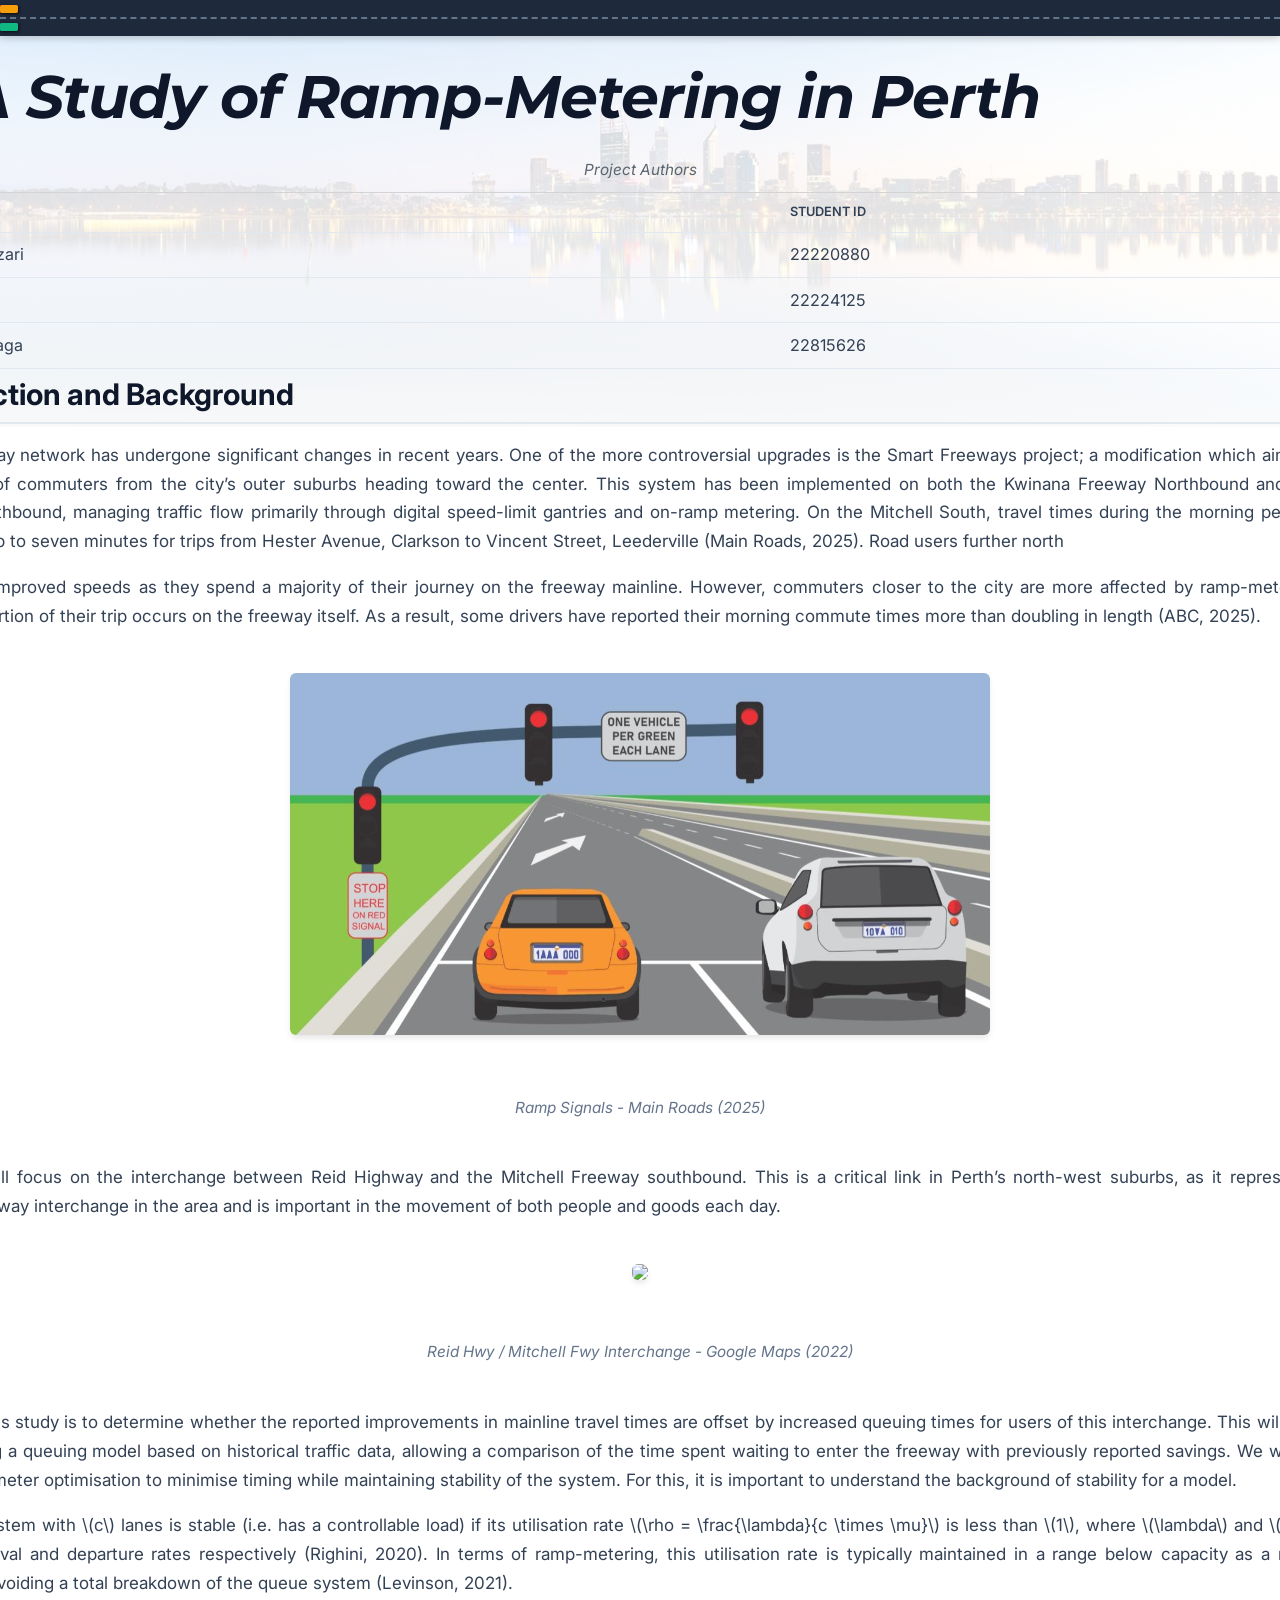
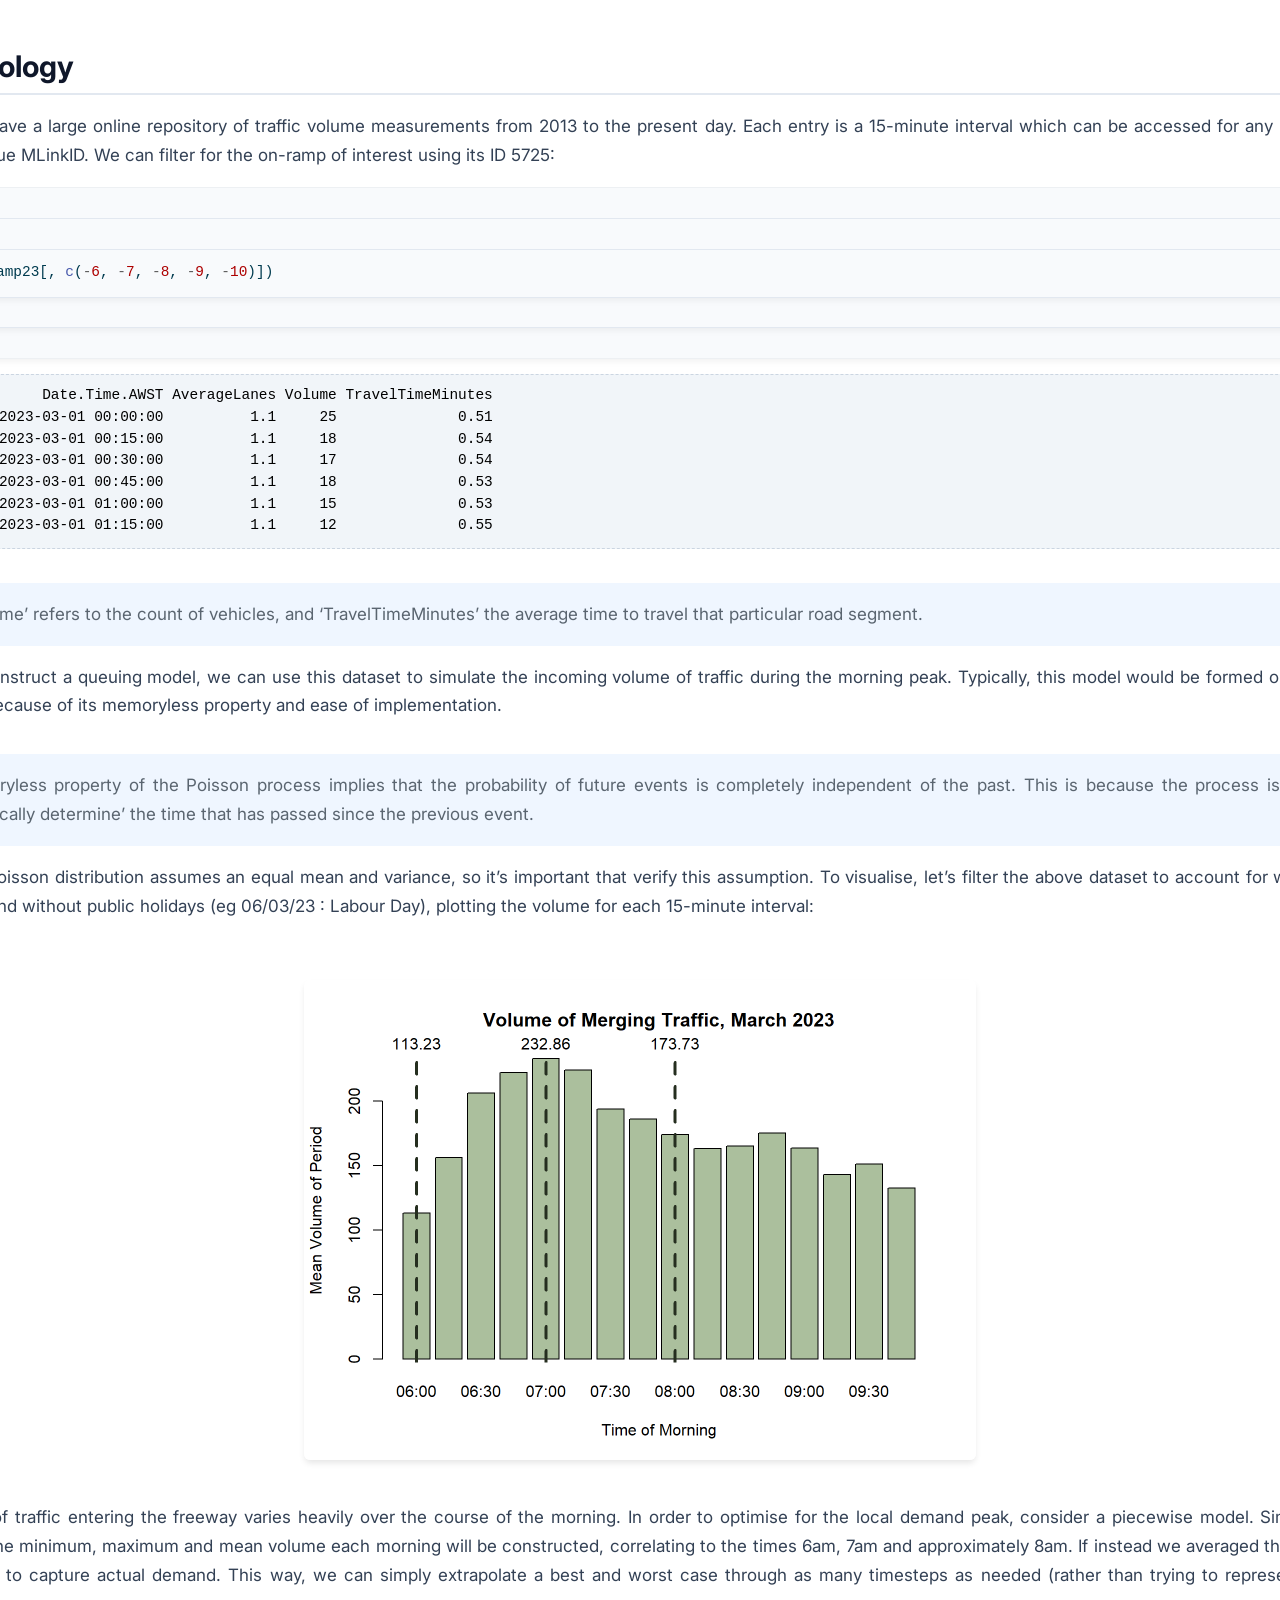
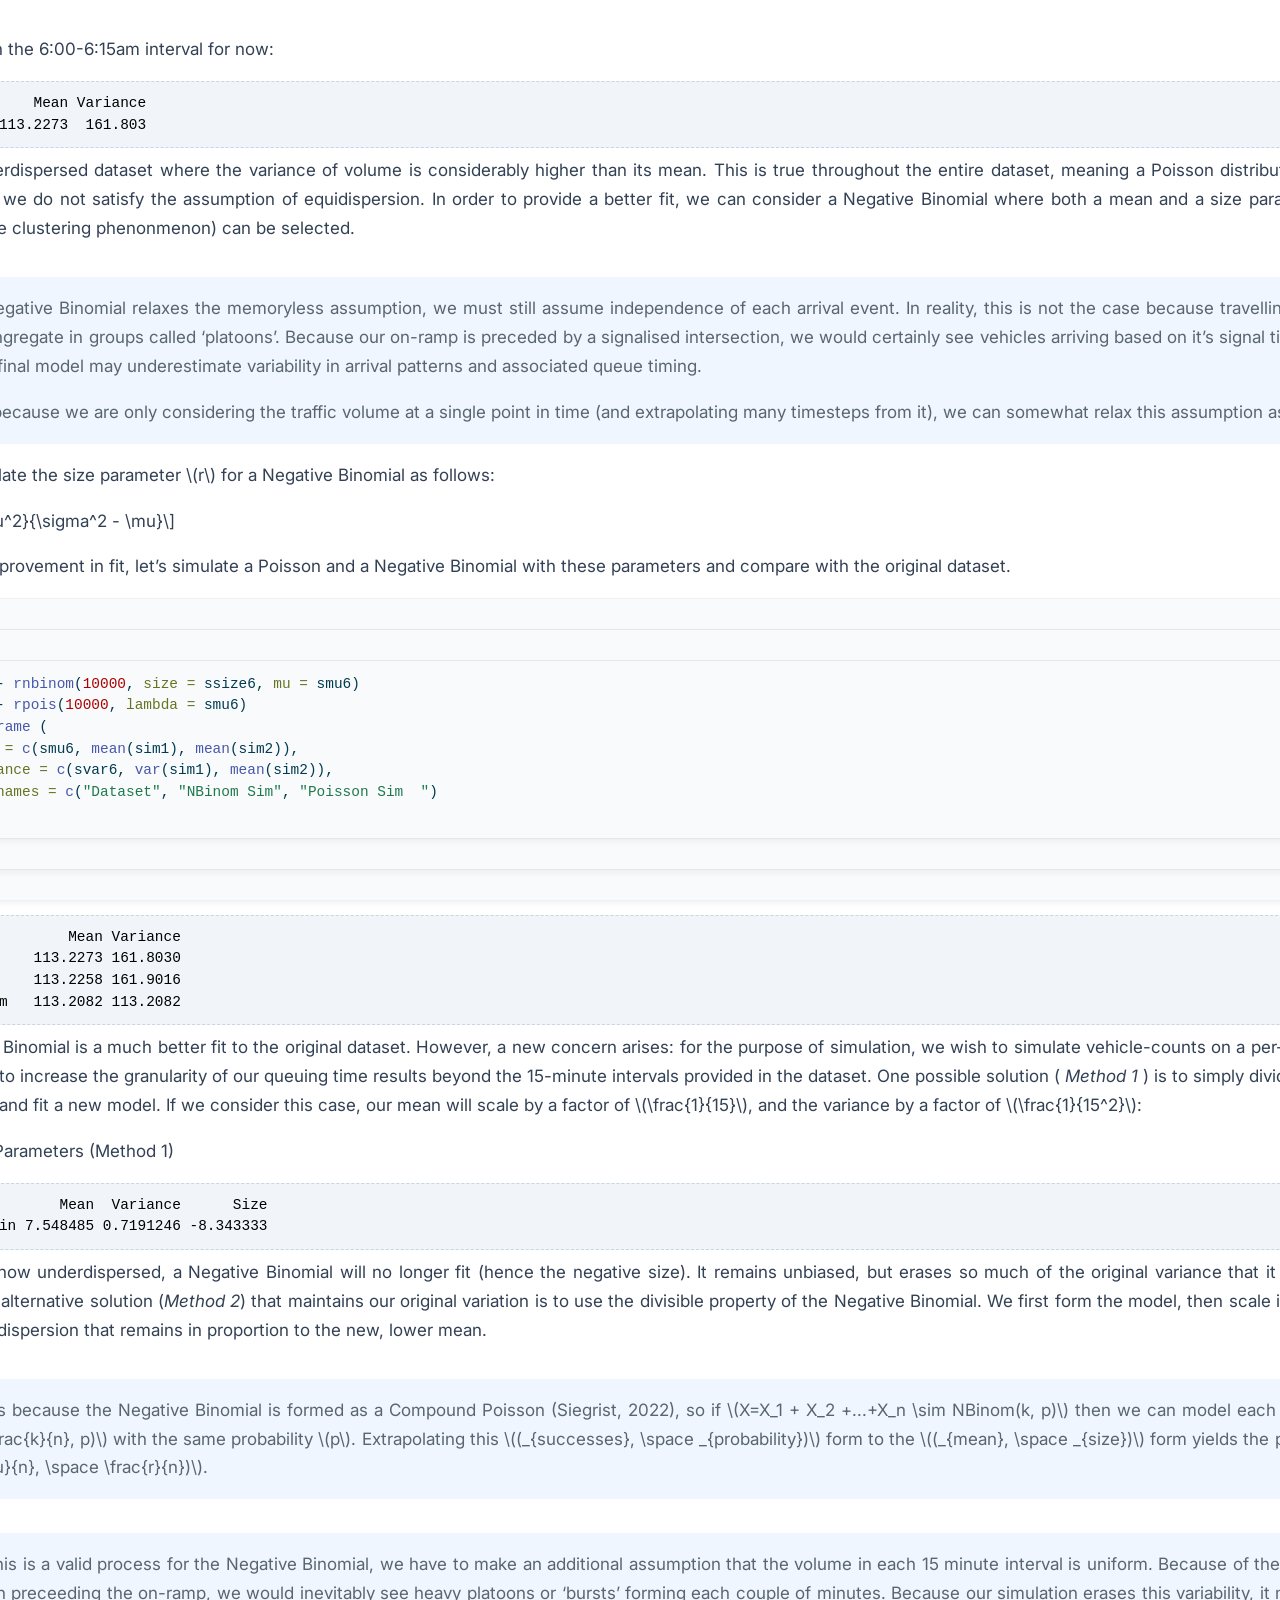
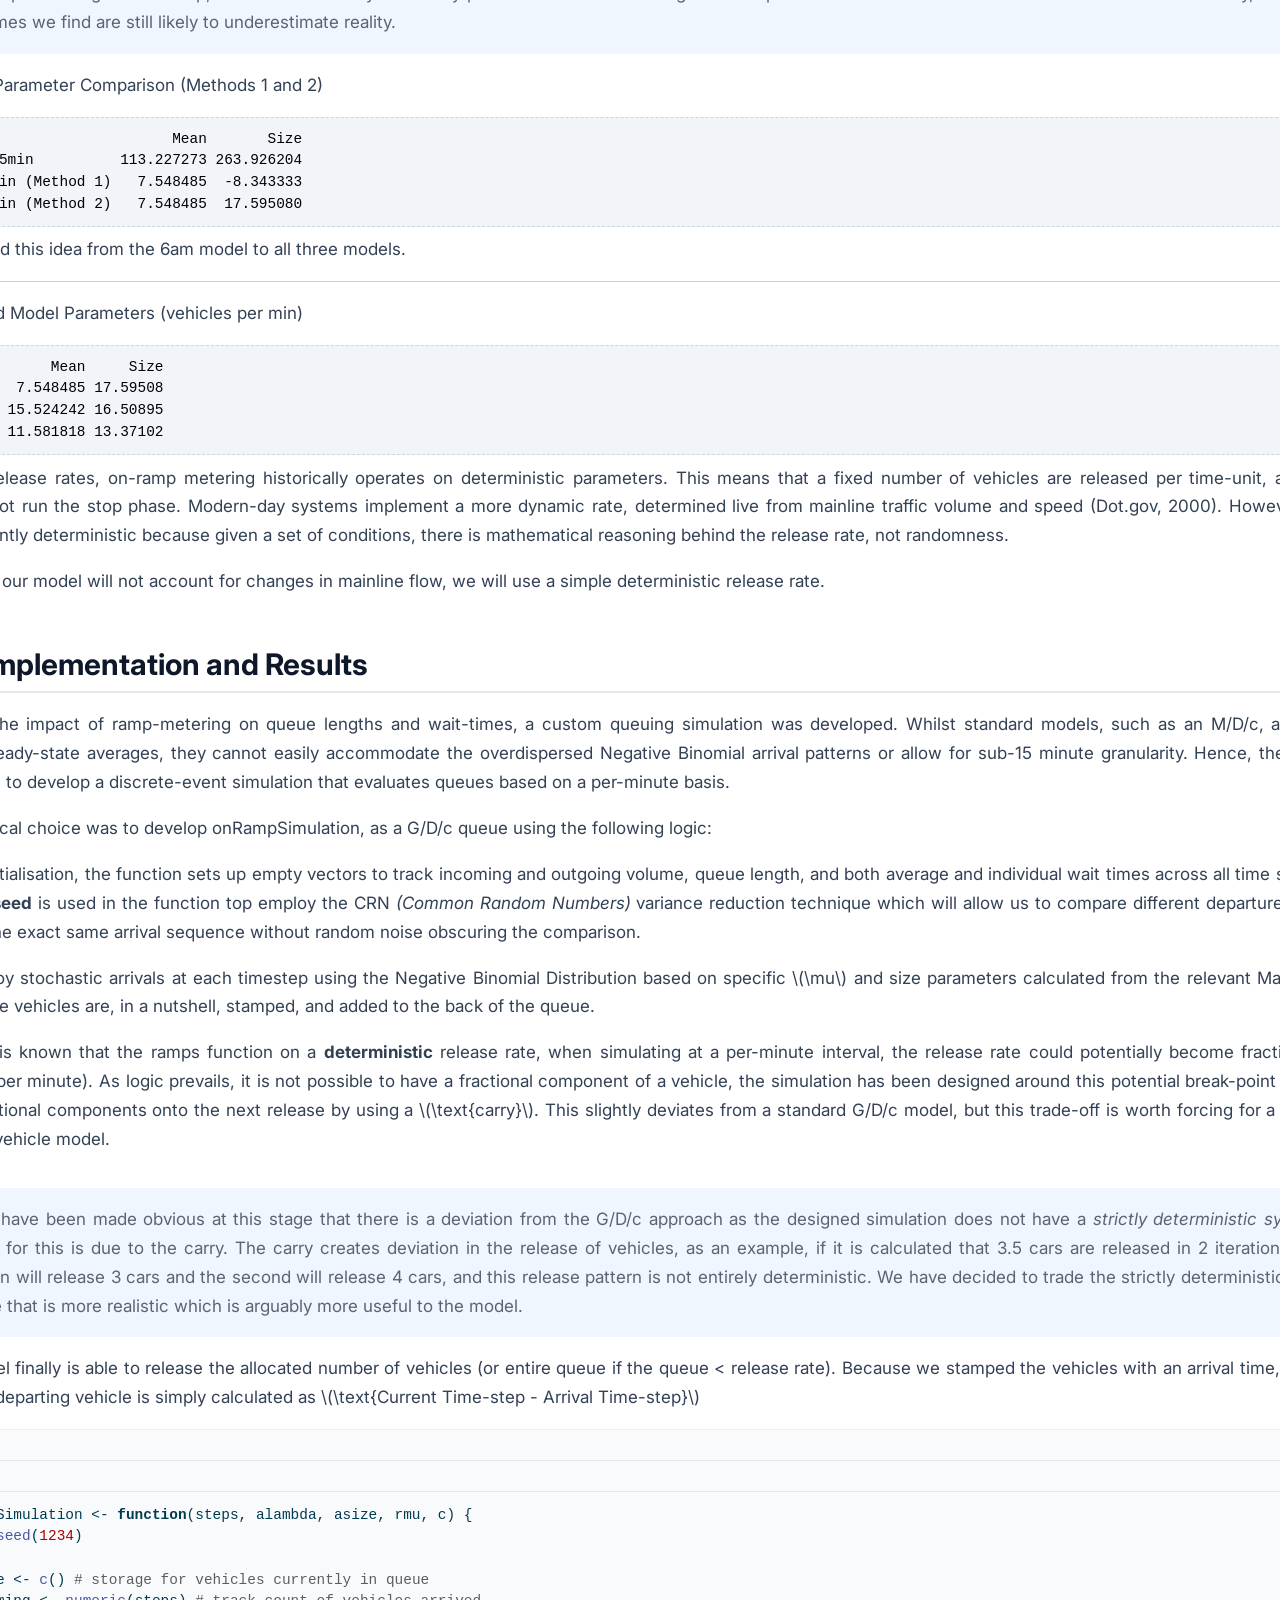
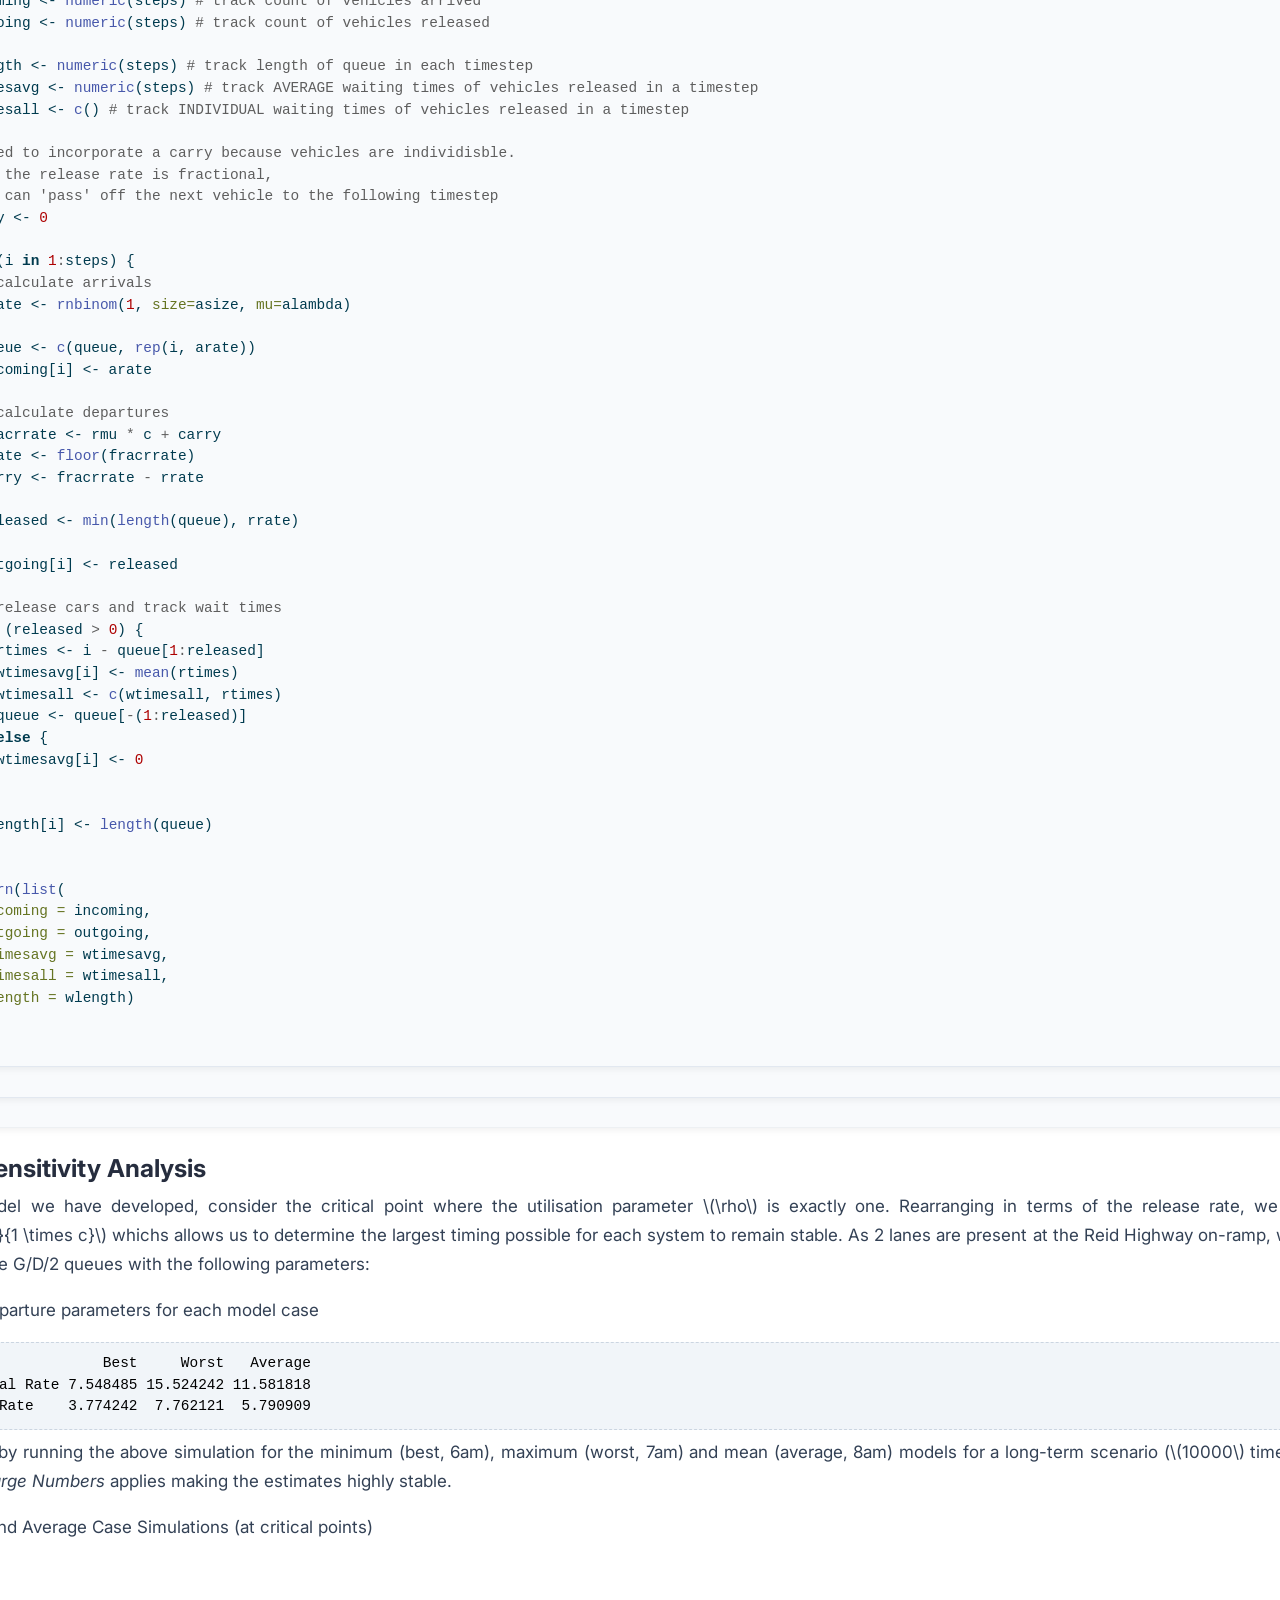
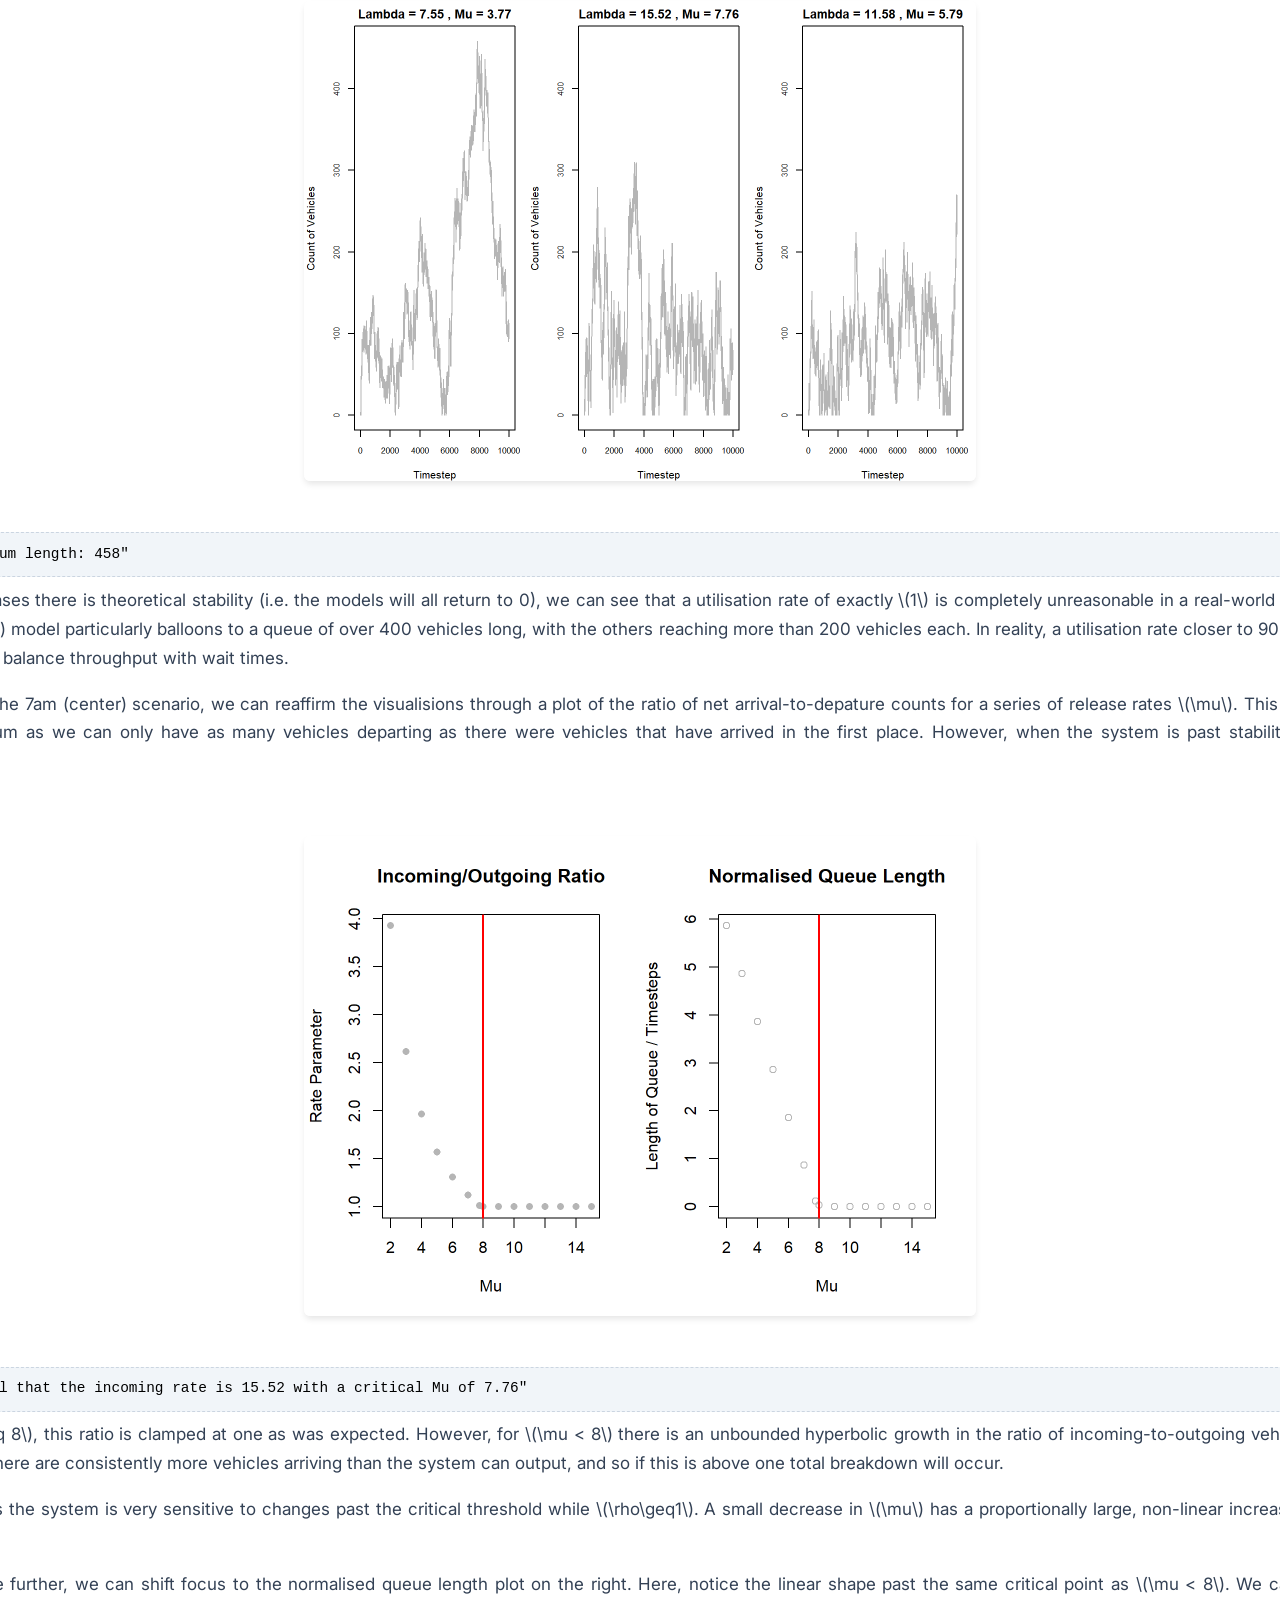
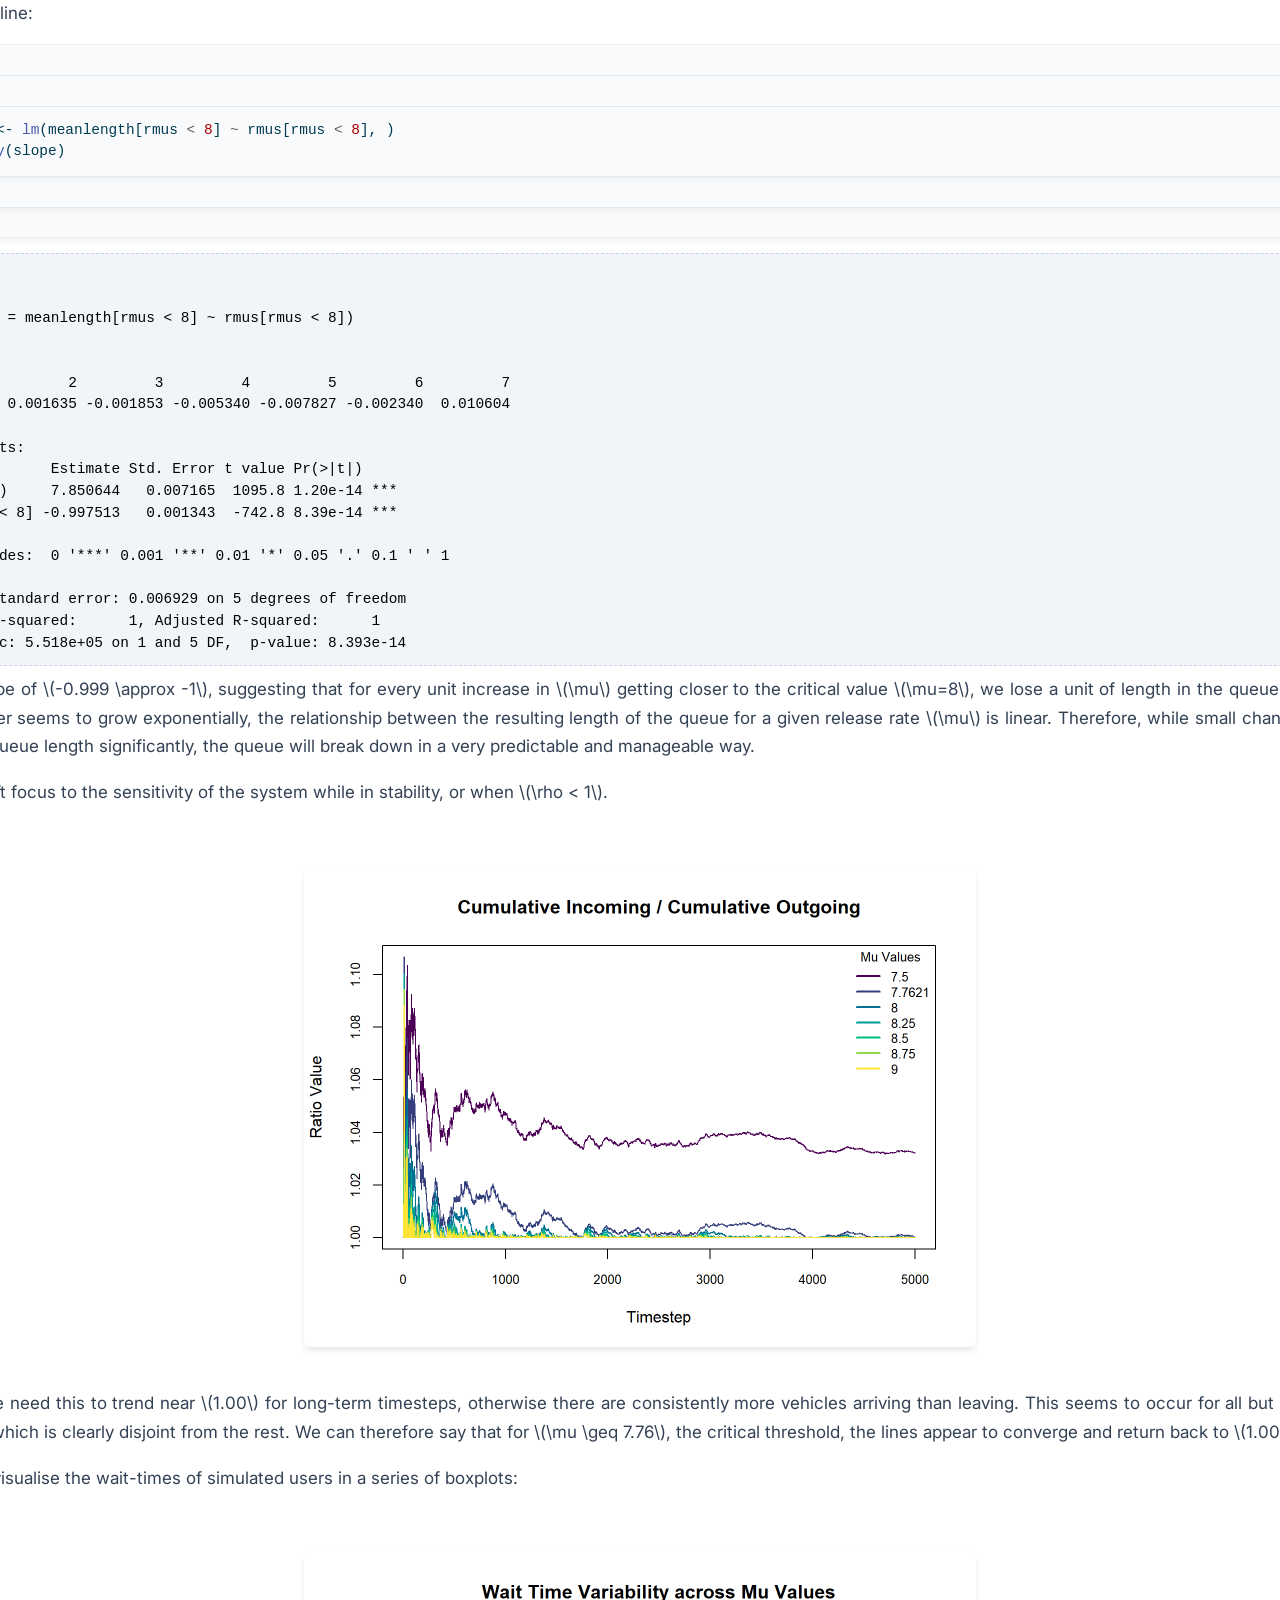
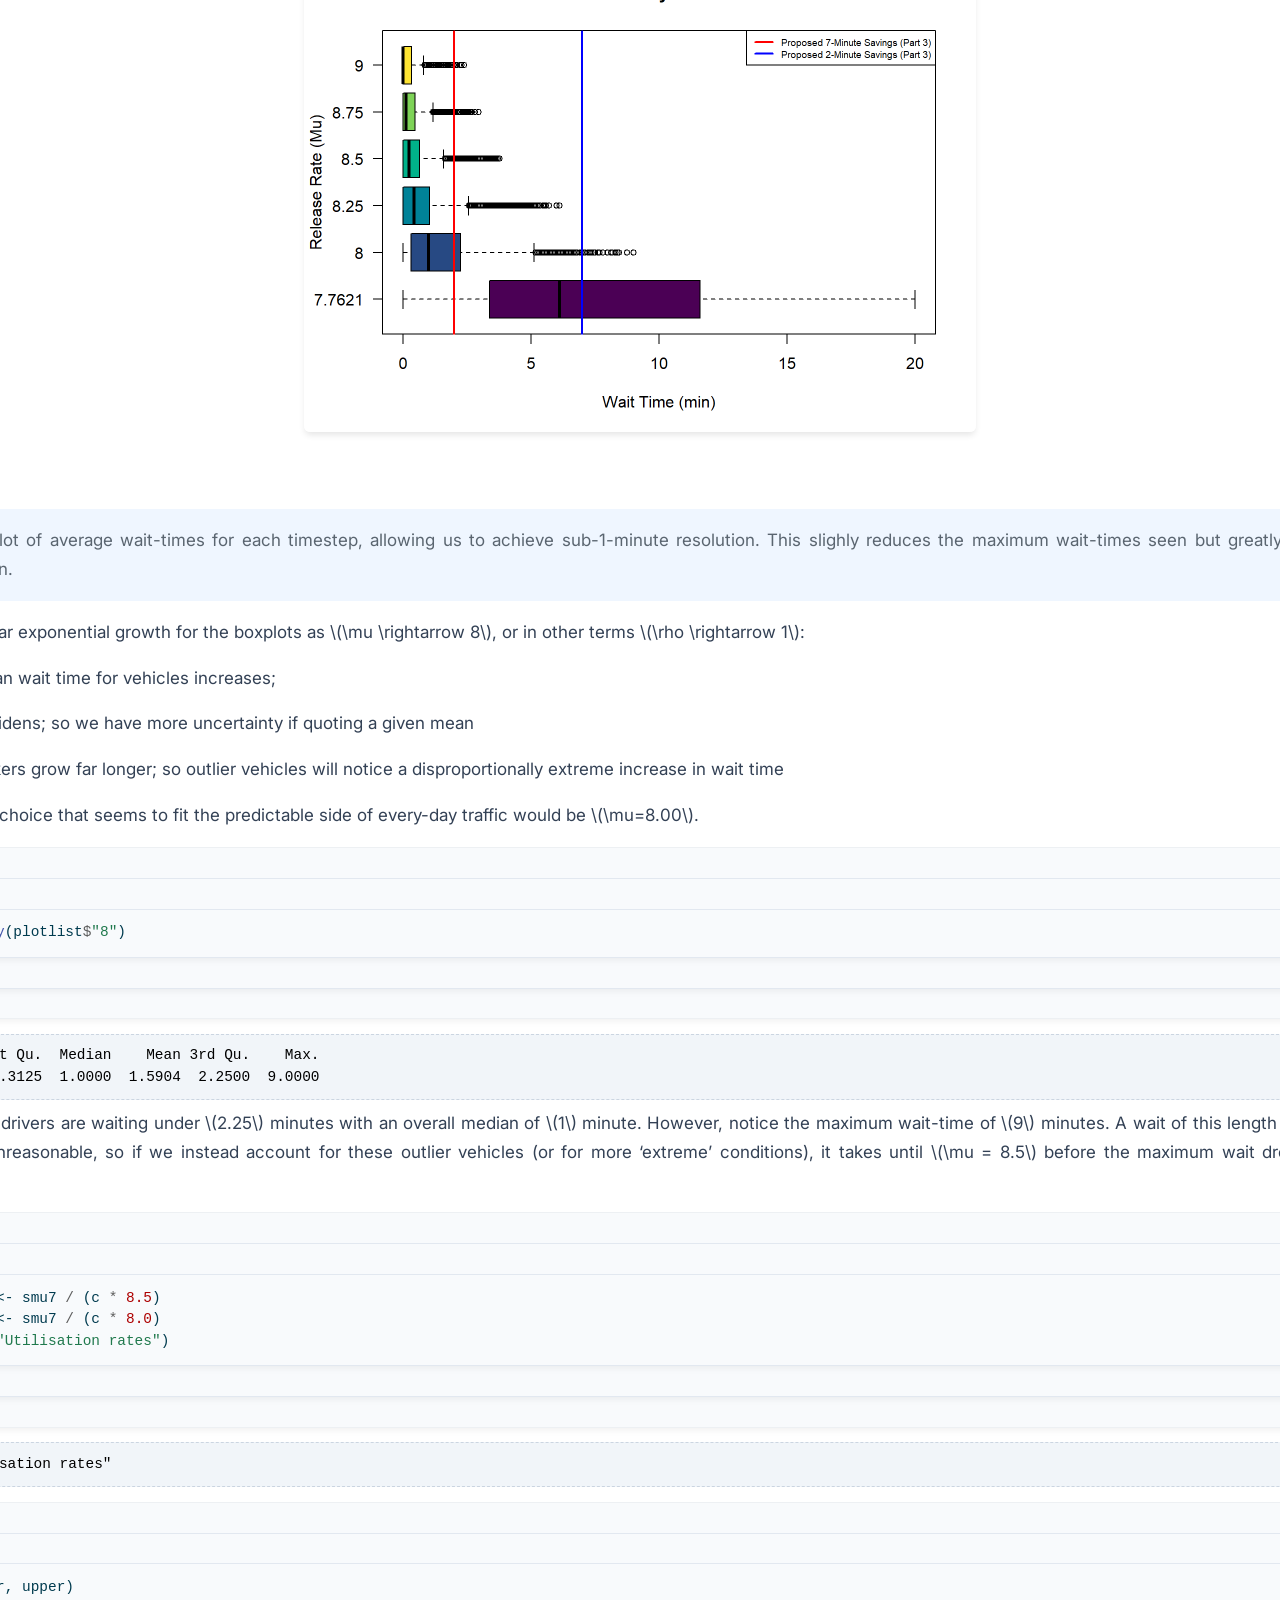
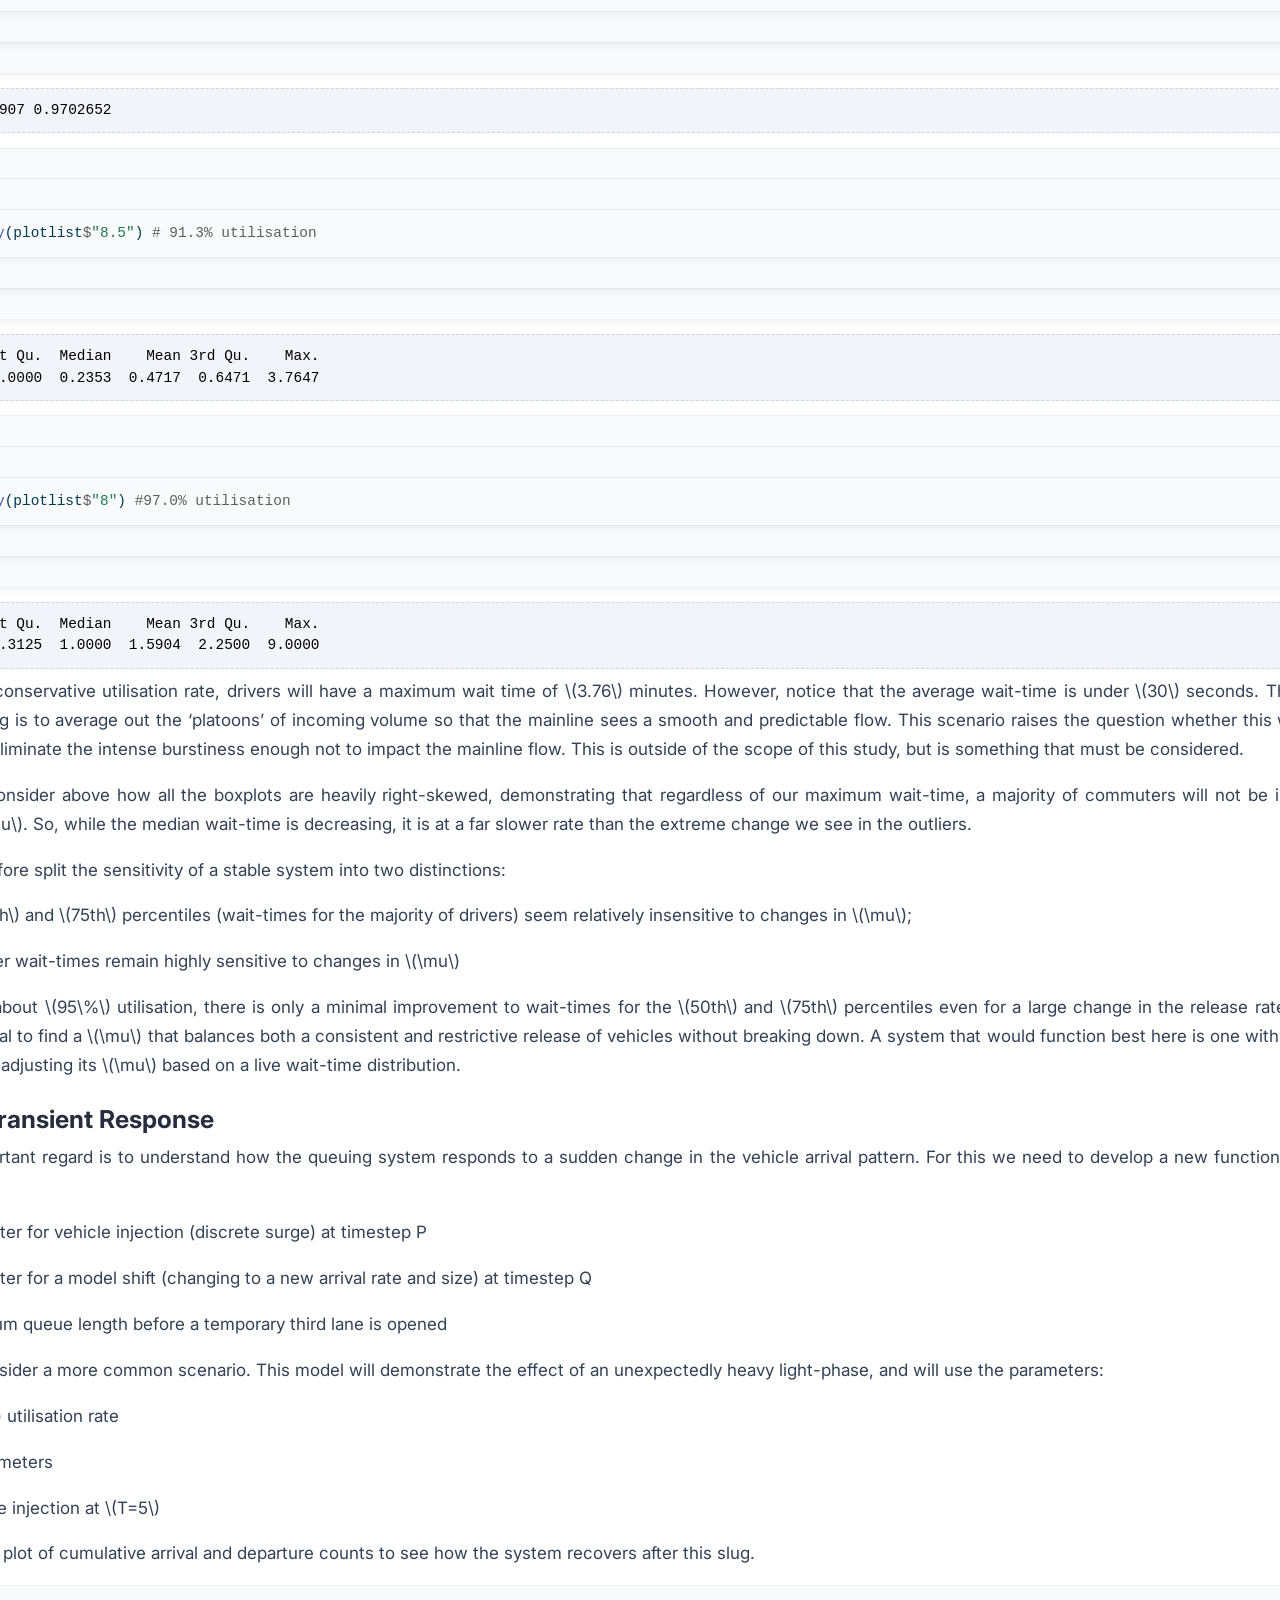
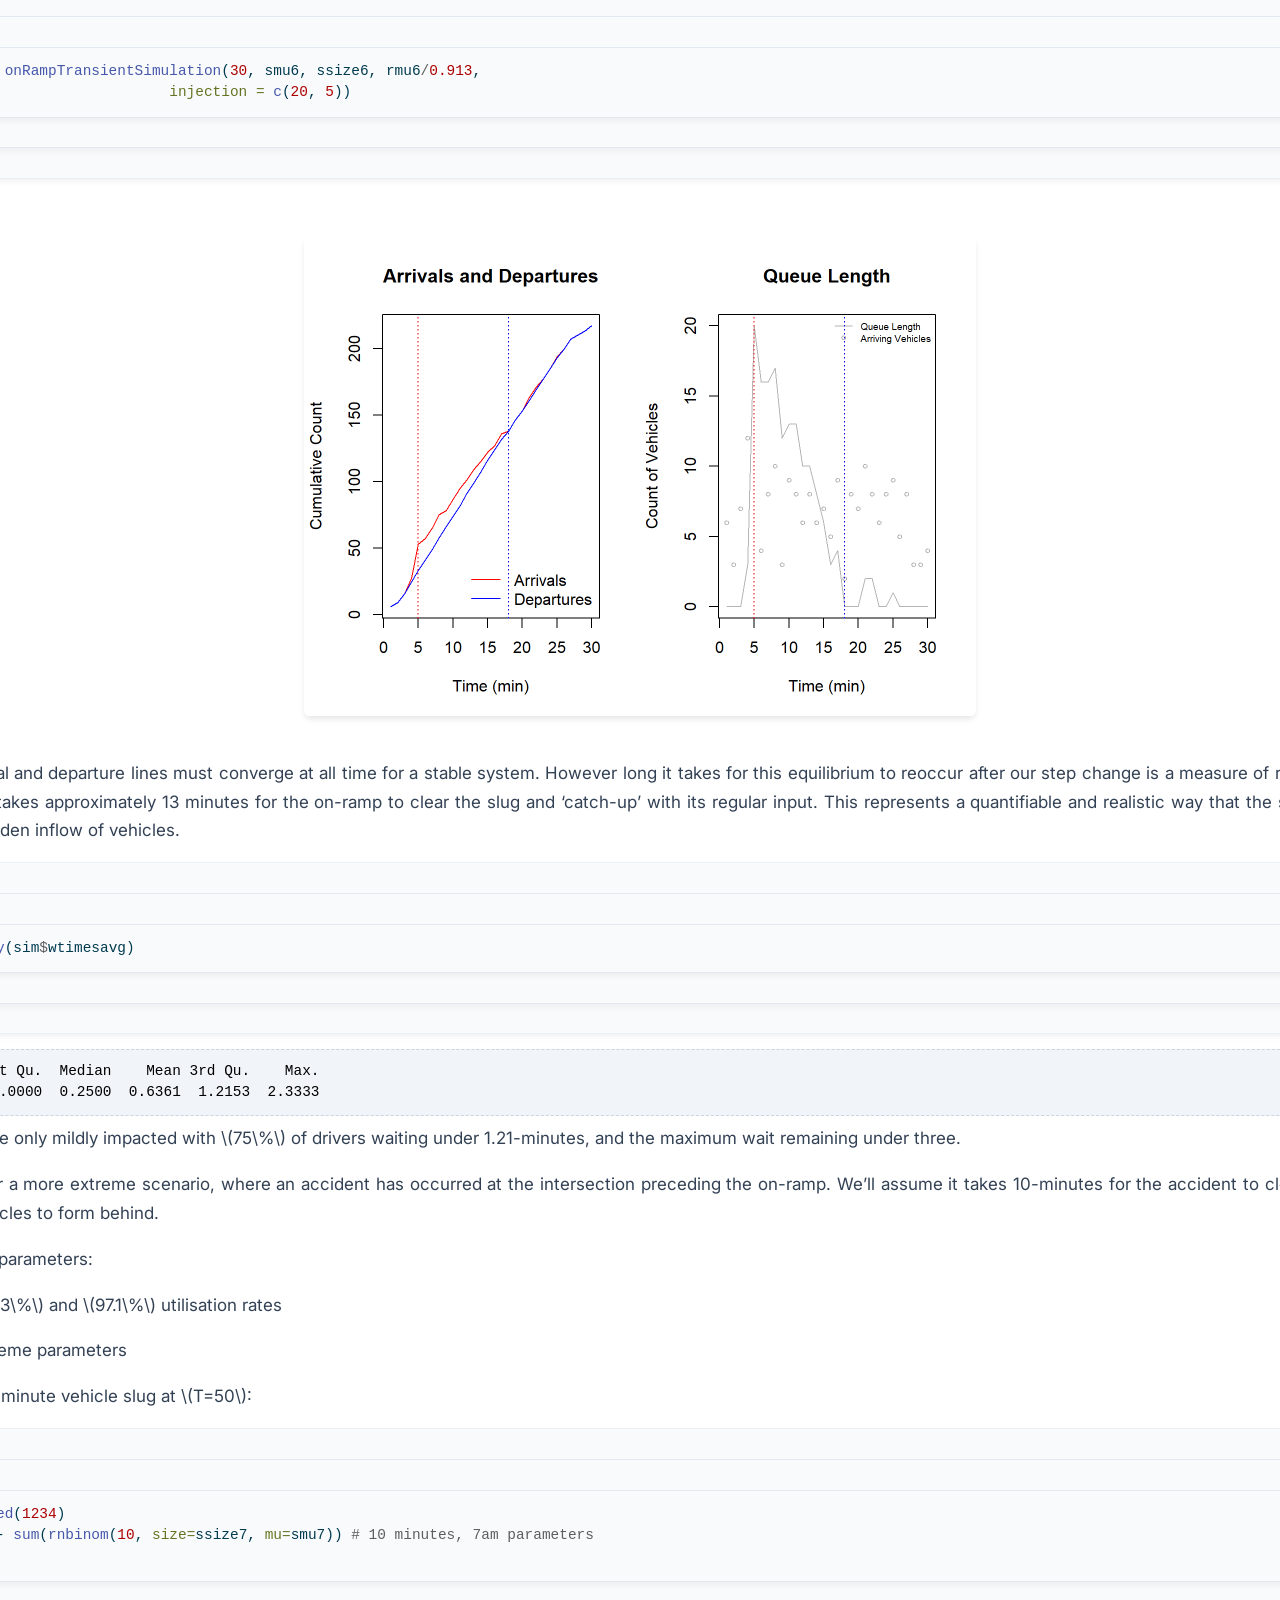
==== index.html @ c52ba6e7 "sick formatting" ====
<!DOCTYPE html>
<html xmlns="http://www.w3.org/1999/xhtml" lang="en" xml:lang="en"><head>

<meta charset="utf-8">
<meta name="generator" content="quarto-1.8.27">

<meta name="viewport" content="width=device-width, initial-scale=1.0, user-scalable=yes">


<title>A Study of Ramp-Metering in Perth</title>
<style>
code{white-space: pre-wrap;}
span.smallcaps{font-variant: small-caps;}
div.columns{display: flex; gap: min(4vw, 1.5em);}
div.column{flex: auto; overflow-x: auto;}
div.hanging-indent{margin-left: 1.5em; text-indent: -1.5em;}
ul.task-list{list-style: none;}
ul.task-list li input[type="checkbox"] {
  width: 0.8em;
  margin: 0 0.8em 0.2em -1em; /* quarto-specific, see https://github.com/quarto-dev/quarto-cli/issues/4556 */ 
  vertical-align: middle;
}
/* CSS for syntax highlighting */
html { -webkit-text-size-adjust: 100%; }
pre > code.sourceCode { white-space: pre; position: relative; }
pre > code.sourceCode > span { display: inline-block; line-height: 1.25; }
pre > code.sourceCode > span:empty { height: 1.2em; }
.sourceCode { overflow: visible; }
code.sourceCode > span { color: inherit; text-decoration: inherit; }
div.sourceCode { margin: 1em 0; }
pre.sourceCode { margin: 0; }
@media screen {
div.sourceCode { overflow: auto; }
}
@media print {
pre > code.sourceCode { white-space: pre-wrap; }
pre > code.sourceCode > span { text-indent: -5em; padding-left: 5em; }
}
pre.numberSource code
  { counter-reset: source-line 0; }
pre.numberSource code > span
  { position: relative; left: -4em; counter-increment: source-line; }
pre.numberSource code > span > a:first-child::before
  { content: counter(source-line);
    position: relative; left: -1em; text-align: right; vertical-align: baseline;
    border: none; display: inline-block;
    -webkit-touch-callout: none; -webkit-user-select: none;
    -khtml-user-select: none; -moz-user-select: none;
    -ms-user-select: none; user-select: none;
    padding: 0 4px; width: 4em;
  }
pre.numberSource { margin-left: 3em;  padding-left: 4px; }
div.sourceCode
  {   }
@media screen {
pre > code.sourceCode > span > a:first-child::before { text-decoration: underline; }
}
</style>


<script src="index_files/libs/clipboard/clipboard.min.js"></script>
<script src="index_files/libs/quarto-html/quarto.js" type="module"></script>
<script src="index_files/libs/quarto-html/tabsets/tabsets.js" type="module"></script>
<script src="index_files/libs/quarto-html/axe/axe-check.js" type="module"></script>
<script src="index_files/libs/quarto-html/popper.min.js"></script>
<script src="index_files/libs/quarto-html/tippy.umd.min.js"></script>
<script src="index_files/libs/quarto-html/anchor.min.js"></script>
<link href="index_files/libs/quarto-html/tippy.css" rel="stylesheet">
<link href="index_files/libs/quarto-html/quarto-syntax-highlighting-ed96de9b727972fe78a7b5d16c58bf87.css" rel="stylesheet" id="quarto-text-highlighting-styles">
<script src="index_files/libs/bootstrap/bootstrap.min.js"></script>
<link href="index_files/libs/bootstrap/bootstrap-icons.css" rel="stylesheet">
<link href="index_files/libs/bootstrap/bootstrap-9e3ffae467580fdb927a41352e75a2e0.min.css" rel="stylesheet" append-hash="true" id="quarto-bootstrap" data-mode="light">

  <script src="https://cdnjs.cloudflare.com/polyfill/v3/polyfill.min.js?features=es6"></script>
  <script src="https://cdn.jsdelivr.net/npm/mathjax@3/es5/tex-chtml-full.js" type="text/javascript"></script>

<script type="text/javascript">
const typesetMath = (el) => {
  if (window.MathJax) {
    // MathJax Typeset
    window.MathJax.typeset([el]);
  } else if (window.katex) {
    // KaTeX Render
    var mathElements = el.getElementsByClassName("math");
    var macros = [];
    for (var i = 0; i < mathElements.length; i++) {
      var texText = mathElements[i].firstChild;
      if (mathElements[i].tagName == "SPAN" && texText && texText.data) {
        window.katex.render(texText.data, mathElements[i], {
          displayMode: mathElements[i].classList.contains('display'),
          throwOnError: false,
          macros: macros,
          fleqn: false
        });
      }
    }
  }
}
window.Quarto = {
  typesetMath
};
</script>

<link rel="stylesheet" href="styles.css">
</head>

<body class="quarto-light">

<div id="quarto-content" class="page-columns page-rows-contents page-layout-article">
<div id="quarto-margin-sidebar" class="sidebar margin-sidebar">
  <nav id="TOC" role="doc-toc" class="toc-active">
    <h2 id="toc-title">Table of contents</h2>
   
  <ul>
  <li><a href="#introduction-and-background" id="toc-introduction-and-background" class="nav-link active" data-scroll-target="#introduction-and-background">Introduction and Background</a></li>
  <li><a href="#methodology" id="toc-methodology" class="nav-link" data-scroll-target="#methodology">Methodology</a></li>
  <li><a href="#model-implementation-and-results" id="toc-model-implementation-and-results" class="nav-link" data-scroll-target="#model-implementation-and-results">Model Implementation and Results</a>
  <ul class="collapse">
  <li><a href="#part-1---sensitivity-analysis" id="toc-part-1---sensitivity-analysis" class="nav-link" data-scroll-target="#part-1---sensitivity-analysis">Part 1 - Sensitivity Analysis</a></li>
  <li><a href="#part-2---transient-response" id="toc-part-2---transient-response" class="nav-link" data-scroll-target="#part-2---transient-response">Part 2 - Transient Response</a></li>
  <li><a href="#part-3---overall-system-impact" id="toc-part-3---overall-system-impact" class="nav-link" data-scroll-target="#part-3---overall-system-impact">Part 3 - Overall System Impact</a></li>
  </ul></li>
  <li><a href="#conclusion" id="toc-conclusion" class="nav-link" data-scroll-target="#conclusion">Conclusion</a></li>
  <li><a href="#references" id="toc-references" class="nav-link" data-scroll-target="#references">References</a></li>
  </ul>
</nav>
</div>
<main class="content" id="quarto-document-content">

<header id="title-block-header" class="quarto-title-block default">
<div class="quarto-title">
<h1 class="title">A Study of Ramp-Metering in Perth</h1>
</div>



<div class="quarto-title-meta">

    
  
    
  </div>
  


</header>


<!-- The Floating Button --> <button id="scrollToTopBtn" title="Go to top"> <i class="bi bi-arrow-up-short"></i> </button>
<script>
document.addEventListener("DOMContentLoaded", function() {
  let topButton = document.getElementById("scrollToTopBtn");


  window.addEventListener("scroll", function() {

    if (document.body.scrollTop > 300 || document.documentElement.scrollTop > 300) {
      topButton.classList.add("visible");
    } else {
      topButton.classList.remove("visible");
    }
  });


  topButton.addEventListener("click", function() {
    window.scrollTo({
      top: 0,
      behavior: "smooth"
    });
  });
});
</script>
<script>
document.addEventListener("DOMContentLoaded", function() {
  let toc = document.getElementById("TOC");
  let mainContent = document.querySelector("main.content");
  
  if (toc && !document.getElementById("toc-search-container")) {
    let searchContainer = document.createElement("div");
    searchContainer.id = "toc-search-container";
    searchContainer.innerHTML = '<input type="text" id="toc-search" placeholder="Search report (Press Enter)...">';
    toc.insertBefore(searchContainer, toc.firstChild);
    
    let searchInput = document.getElementById("toc-search");

    function clearHighlights() {
      document.querySelectorAll('mark.search-highlight').forEach(mark => {
        let parent = mark.parentNode;
        parent.replaceChild(document.createTextNode(mark.textContent), mark);
        parent.normalize();
      });
    }

    searchInput.addEventListener("keyup", function(e) {
      let filter = searchInput.value.toLowerCase();

      let links = toc.getElementsByTagName("a");
      for (let i = 0; i < links.length; i++) {
        let text = links[i].textContent || links[i].innerText;
        links[i].style.display = text.toLowerCase().indexOf(filter) > -1 ? "block" : "none";
      }


      clearHighlights();
      if (filter.length < 3) return;

      let safeFilter = filter.replace(/[.*+?^${}()|[\]\\]/g, '\\$&');
      let regex = new RegExp(`(${safeFilter})`, 'gi');
      let walker = document.createTreeWalker(mainContent, NodeFilter.SHOW_TEXT, null, false);
      let textNodes = [];
      
      while (walker.nextNode()) {
        let parentName = walker.currentNode.parentNode.nodeName;

        if (parentName !== 'SCRIPT' && parentName !== 'STYLE' && parentName !== 'CODE' && parentName !== 'PRE') {
          textNodes.push(walker.currentNode);
        }
      }

      let firstMatch = null;
      textNodes.forEach(node => {
        if (node.nodeValue.match(regex)) {
          let fragment = document.createDocumentFragment();
          let parts = node.nodeValue.split(regex);
          parts.forEach(part => {
            if (part.toLowerCase() === filter) {
              let mark = document.createElement('mark');
              mark.className = 'search-highlight';
              mark.textContent = part;
              fragment.appendChild(mark);
              if (!firstMatch) firstMatch = mark; // Saves the very first match found
            } else {
              fragment.appendChild(document.createTextNode(part));
            }
          });
          node.parentNode.replaceChild(fragment, node);
        }
      });

      if (e.key === "Enter" && firstMatch) {
        firstMatch.scrollIntoView({ behavior: 'smooth', block: 'center' });
      }
    });
  }
});
</script>
<div class="nav-traffic-banner">
<!-- The Road Centerline -->
<div class="nav-road-line">

</div>
<!-- The Cars (Top Lane - Driving Right) -->
<div class="nav-car nav-c1">

</div>
<div class="nav-car nav-c2">

</div>
<!-- The Cars (Bottom Lane - Driving Right) -->
<div class="nav-car nav-c3">

</div>
<div class="nav-car nav-c4">

</div>
</div>
<table class="caption-top table">
<caption><em>Project Authors</em></caption>
<thead>
<tr class="header">
<th>Name</th>
<th>Student ID</th>
</tr>
</thead>
<tbody>
<tr class="odd">
<td>Christian Fazzari</td>
<td>22220880</td>
</tr>
<tr class="even">
<td>Annas Atif</td>
<td>22224125</td>
</tr>
<tr class="odd">
<td>Madhan Jeelaga</td>
<td>22815626</td>
</tr>
</tbody>
</table>
<section id="introduction-and-background" class="level2">
<h2 class="anchored" data-anchor-id="introduction-and-background">Introduction and Background</h2>
<p>Perth’s freeway network has undergone significant changes in recent years. One of the more controversial upgrades is the Smart Freeways project; a modification which aims to improve travel times of commuters from the city’s outer suburbs heading toward the center. This system has been implemented on both the Kwinana Freeway Northbound and the Mitchell Freeway Southbound, managing traffic flow primarily through digital speed-limit gantries and on-ramp metering. On the Mitchell South, travel times during the morning peak have been reduced by up to seven minutes for trips from Hester Avenue, Clarkson to Vincent Street, Leederville (Main Roads, 2025). Road users further north</p>
<p>enjoy these improved speeds as they spend a majority of their journey on the freeway mainline. However, commuters closer to the city are more affected by ramp-metering, since a smaller proportion of their trip occurs on the freeway itself. As a result, some drivers have reported their morning commute times more than doubling in length (ABC, 2025).</p>
<div class="quarto-figure quarto-figure-center">
<figure class="figure">
<div class="quarto-figure quarto-figure-center">
<figure class="figure">
<p><a href="https://www.mainroads.wa.gov.au/4a44ed/globalassets/technical-commercial/technical-library/its/how-do-ramp-signals-work.pdf"><img src="rampsignal.png" class="img-fluid quarto-figure quarto-figure-center figure-img"></a></p>
</figure>
</div>
<figcaption>Ramp Signals - Main Roads (2025)</figcaption>
</figure>
</div>
<p>This study will focus on the interchange between Reid Highway and the Mitchell Freeway southbound. This is a critical link in Perth’s north-west suburbs, as it represents the only highway–freeway interchange in the area and is important in the movement of both people and goods each day.</p>
<div class="quarto-figure quarto-figure-center">
<figure class="figure">
<div class="quarto-figure quarto-figure-center">
<figure class="figure">
<p><a href="https://earth.google.com/web/@-31.85633299,115.80041978,21.42114135a,2050.6019463d,35y,-0h,0t,0r/data=CgRCAggBOgMKATBCAggASg0I____________ARAA"><img src="reidwhy%20(2).gif" class="img-fluid quarto-figure quarto-figure-center figure-img"></a></p>
</figure>
</div>
<figcaption>Reid Hwy / Mitchell Fwy Interchange - Google Maps (2022)</figcaption>
</figure>
</div>
<p>The aim of this study is to determine whether the reported improvements in mainline travel times are offset by increased queuing times for users of this interchange. This will be evaluated by developing a queuing model based on historical traffic data, allowing a comparison of the time spent waiting to enter the freeway with previously reported savings. We will additionally perform parameter optimisation to minimise timing while maintaining stability of the system. For this, it is important to understand the background of stability for a model.</p>
<p>A queuing system with <span class="math inline">\(c\)</span> lanes is stable (i.e.&nbsp;has a controllable load) if its utilisation rate <span class="math inline">\(\rho = \frac{\lambda}{c \times \mu}\)</span> is less than <span class="math inline">\(1\)</span>, where <span class="math inline">\(\lambda\)</span> and <span class="math inline">\(\mu\)</span> refer to the mean arrival and departure rates respectively (Righini, 2020). In terms of ramp-metering, this utilisation rate is typically maintained in a range below capacity as a means of risk aversion, or avoiding a total breakdown of the queue system (Levinson, 2021).</p>
</section>
<section id="methodology" class="level2">
<h2 class="anchored" data-anchor-id="methodology">Methodology</h2>
<p>Main Roads have a large online repository of traffic volume measurements from 2013 to the present day. Each entry is a 15-minute interval which can be accessed for any road segment using its unique MLinkID. We can filter for the on-ramp of interest using its ID 5725:</p>
<div class="cell">
<div class="code-copy-outer-scaffold"><div class="sourceCode cell-code" id="cb1"><pre class="sourceCode r code-with-copy"><code class="sourceCode r"><span id="cb1-1"><a href="#cb1-1" aria-hidden="true" tabindex="-1"></a><span class="fu">head</span>(ramp23[, <span class="fu">c</span>(<span class="sc">-</span><span class="dv">6</span>, <span class="sc">-</span><span class="dv">7</span>, <span class="sc">-</span><span class="dv">8</span>, <span class="sc">-</span><span class="dv">9</span>, <span class="sc">-</span><span class="dv">10</span>)])</span></code></pre></div><button title="Copy to Clipboard" class="code-copy-button"><i class="bi"></i></button></div>
<div class="cell-output cell-output-stdout">
<pre><code>  MLinkID      Date.Time.AWST AverageLanes Volume TravelTimeMinutes
1    5725 2023-03-01 00:00:00          1.1     25              0.51
2    5725 2023-03-01 00:15:00          1.1     18              0.54
3    5725 2023-03-01 00:30:00          1.1     17              0.54
4    5725 2023-03-01 00:45:00          1.1     18              0.53
5    5725 2023-03-01 01:00:00          1.1     15              0.53
6    5725 2023-03-01 01:15:00          1.1     12              0.55</code></pre>
</div>
</div>
<blockquote class="blockquote">
<p>Here, ‘Volume’ refers to the count of vehicles, and ‘TravelTimeMinutes’ the average time to travel that particular road segment.</p>
</blockquote>
<p>In order to construct a queuing model, we can use this dataset to simulate the incoming volume of traffic during the morning peak. Typically, this model would be formed on the Poisson distribution because of its memoryless property and ease of implementation.</p>
<blockquote class="blockquote">
<p>The memoryless property of the Poisson process implies that the probability of future events is completely independent of the past. This is because the process is unable to ‘mathematically determine’ the time that has passed since the previous event.</p>
</blockquote>
<p>However, a Poisson distribution assumes an equal mean and variance, so it’s important that verify this assumption. To visualise, let’s filter the above dataset to account for weekdays, the peak hours, and without public holidays (eg 06/03/23 : Labour Day), plotting the volume for each 15-minute interval:</p>
<div class="cell">
<div class="cell-output-display">
<div>
<figure class="figure">
<p><img src="index_files/figure-html/Volume%20barplot-1.png" class="img-fluid figure-img" width="672"></p>
</figure>
</div>
</div>
</div>
<p>The volume of traffic entering the freeway varies heavily over the course of the morning. In order to optimise for the local demand peak, consider a piecewise model. Simulations that account for the minimum, maximum and mean volume each morning will be constructed, correlating to the times 6am, 7am and approximately 8am. If instead we averaged the entire peak, we would fail to capture actual demand. This way, we can simply extrapolate a best and worst case through as many timesteps as needed (rather than trying to represent the whole morning).</p>
<p>We’ll focus on the 6:00-6:15am interval for now:</p>
<div class="cell">
<div class="cell-output cell-output-stdout">
<pre><code>              Mean Variance
6am (min) 113.2273  161.803</code></pre>
</div>
</div>
<p>This is an overdispersed dataset where the variance of volume is considerably higher than its mean. This is true throughout the entire dataset, meaning a Poisson distribution would be unsuitable as we do not satisfy the assumption of equidispersion. In order to provide a better fit, we can consider a Negative Binomial where both a mean and a size parameter (which represents the clustering phenonmenon) can be selected.</p>
<blockquote class="blockquote">
<p>Whilst a Negative Binomial relaxes the memoryless assumption, we must still assume independence of each arrival event. In reality, this is not the case because travelling vehicles tend to congregate in groups called ‘platoons’. Because our on-ramp is preceded by a signalised intersection, we would certainly see vehicles arriving based on it’s signal timing. As a result, the final model may underestimate variability in arrival patterns and associated queue timing.</p>
<p>However, because we are only considering the traffic volume at a single point in time (and extrapolating many timesteps from it), we can somewhat relax this assumption as well.</p>
</blockquote>
<p>We can calculate the size parameter <span class="math inline">\(r\)</span> for a Negative Binomial as follows:</p>
<p><span class="math display">\[r = \frac{\mu^2}{\sigma^2 - \mu}\]</span></p>
<p>To see the improvement in fit, let’s simulate a Poisson and a Negative Binomial with these parameters and compare with the original dataset.</p>
<div class="cell">
<div class="code-copy-outer-scaffold"><div class="sourceCode cell-code" id="cb4"><pre class="sourceCode r code-with-copy"><code class="sourceCode r"><span id="cb4-1"><a href="#cb4-1" aria-hidden="true" tabindex="-1"></a>sim1 <span class="ot">&lt;-</span> <span class="fu">rnbinom</span>(<span class="dv">10000</span>, <span class="at">size =</span> ssize6, <span class="at">mu =</span> smu6)</span>
<span id="cb4-2"><a href="#cb4-2" aria-hidden="true" tabindex="-1"></a>sim2 <span class="ot">&lt;-</span> <span class="fu">rpois</span>(<span class="dv">10000</span>, <span class="at">lambda =</span> smu6)</span>
<span id="cb4-3"><a href="#cb4-3" aria-hidden="true" tabindex="-1"></a><span class="fu">data.frame</span> (</span>
<span id="cb4-4"><a href="#cb4-4" aria-hidden="true" tabindex="-1"></a>  <span class="at">Mean =</span> <span class="fu">c</span>(smu6, <span class="fu">mean</span>(sim1), <span class="fu">mean</span>(sim2)),</span>
<span id="cb4-5"><a href="#cb4-5" aria-hidden="true" tabindex="-1"></a>  <span class="at">Variance =</span> <span class="fu">c</span>(svar6, <span class="fu">var</span>(sim1), <span class="fu">mean</span>(sim2)),</span>
<span id="cb4-6"><a href="#cb4-6" aria-hidden="true" tabindex="-1"></a>  <span class="at">row.names =</span> <span class="fu">c</span>(<span class="st">"Dataset"</span>, <span class="st">"NBinom Sim"</span>, <span class="st">"Poisson Sim  "</span>)</span>
<span id="cb4-7"><a href="#cb4-7" aria-hidden="true" tabindex="-1"></a>)</span></code></pre></div><button title="Copy to Clipboard" class="code-copy-button"><i class="bi"></i></button></div>
<div class="cell-output cell-output-stdout">
<pre><code>                  Mean Variance
Dataset       113.2273 161.8030
NBinom Sim    113.2258 161.9016
Poisson Sim   113.2082 113.2082</code></pre>
</div>
</div>
<p>The Negative Binomial is a much better fit to the original dataset. However, a new concern arises: for the purpose of simulation, we wish to simulate vehicle-counts on a per-minute basis. This will help to increase the granularity of our queuing time results beyond the 15-minute intervals provided in the dataset. One possible solution ( <em>Method 1</em> ) is to simply divide the volume data by <span class="math inline">\(15\)</span> and fit a new model. If we consider this case, our mean will scale by a factor of <span class="math inline">\(\frac{1}{15}\)</span>, and the variance by a factor of <span class="math inline">\(\frac{1}{15^2}\)</span>:</p>
<div class="caption">
<p>1-min Model Parameters (Method 1)</p>
</div>
<div class="cell">
<div class="cell-output cell-output-stdout">
<pre><code>                 Mean  Variance      Size
Vehicles/min 7.548485 0.7191246 -8.343333</code></pre>
</div>
</div>
<p>Since this is now underdispersed, a Negative Binomial will no longer fit (hence the negative size). It remains unbiased, but erases so much of the original variance that it is completely irrelevant. An alternative solution (<em>Method 2</em>) that maintains our original variation is to use the divisible property of the Negative Binomial. We first form the model, then scale its parameters to maintain a dispersion that remains in proportion to the new, lower mean.</p>
<blockquote class="blockquote">
<p>This occurs because the Negative Binomial is formed as a Compound Poisson (Siegrist, 2022), so if <span class="math inline">\(X=X_1 + X_2 +...+X_n \sim NBinom(k, p)\)</span> then we can model each <span class="math inline">\(X_i\)</span> as <span class="math inline">\(NBinom(\frac{k}{n}, p)\)</span> with the same probability <span class="math inline">\(p\)</span>. Extrapolating this <span class="math inline">\((_{successes}, \space _{probability})\)</span> form to the <span class="math inline">\((_{mean}, \space _{size})\)</span> form yields the parameters <span class="math inline">\((\frac{\mu}{n}, \space \frac{r}{n})\)</span>.</p>
</blockquote>
<blockquote class="blockquote">
<p>Although this is a valid process for the Negative Binomial, we have to make an additional assumption that the volume in each 15 minute interval is uniform. Because of the signalised intersection preceeding the on-ramp, we would inevitably see heavy platoons or ‘bursts’ forming each couple of minutes. Because our simulation erases this variability, it means that the wait-times we find are still likely to underestimate reality.</p>
</blockquote>
<div class="caption">
<p>1-min Model Parameter Comparison (Methods 1 and 2)</p>
</div>
<div class="cell">
<div class="cell-output cell-output-stdout">
<pre><code>                              Mean       Size
Vehicles/15min          113.227273 263.926204
Vehicles/min (Method 1)   7.548485  -8.343333
Vehicles/min (Method 2)   7.548485  17.595080</code></pre>
</div>
</div>
<p>We can extend this idea from the 6am model to all three models.</p>
<hr>
<div class="caption">
<p>Disaggregated Model Parameters (vehicles per min)</p>
</div>
<div class="cell">
<div class="cell-output cell-output-stdout">
<pre><code>                Mean     Size
6am (min)   7.548485 17.59508
7am (max)  15.524242 16.50895
8am (mean) 11.581818 13.37102</code></pre>
</div>
</div>
<p>In terms of release rates, on-ramp metering historically operates on deterministic parameters. This means that a fixed number of vehicles are released per time-unit, assuming that vehicles do not run the stop phase. Modern-day systems implement a more dynamic rate, determined live from mainline traffic volume and speed (Dot.gov, 2000). However, these still remain inherently deterministic because given a set of conditions, there is mathematical reasoning behind the release rate, not randomness.</p>
<p>Therefore, as our model will not account for changes in mainline flow, we will use a simple deterministic release rate.</p>
</section>
<section id="model-implementation-and-results" class="level2">
<h2 class="anchored" data-anchor-id="model-implementation-and-results">Model Implementation and Results</h2>
<!--Added a quick description of the simulation function and reworded the first bit of this section. -->
<p>To evaluate the impact of ramp-metering on queue lengths and wait-times, a custom queuing simulation was developed. Whilst standard models, such as an M/D/c, are capable of estimating steady-state averages, they cannot easily accommodate the overdispersed Negative Binomial arrival patterns or allow for sub-15 minute granularity. Hence, the most logical approach was to develop a discrete-event simulation that evaluates queues based on a per-minute basis.</p>
<p>The most logical choice was to develop onRampSimulation, as a G/D/c queue using the following logic:</p>
<ol type="1">
<li><p>During initialisation, the function sets up empty vectors to track incoming and outgoing volume, queue length, and both average and individual wait times across all time steps. A <strong>fixed random seed</strong> is used in the function top employ the CRN <em>(Common Random Numbers)</em> variance reduction technique which will allow us to compare different departure rates <span class="math inline">\(\mu\)</span> against the exact same arrival sequence without random noise obscuring the comparison.</p></li>
<li><p>We employ stochastic arrivals at each timestep using the Negative Binomial Distribution based on specific <span class="math inline">\(\mu\)</span> and size parameters calculated from the relevant Main Roads data set. These vehicles are, in a nutshell, stamped, and added to the back of the queue.</p></li>
<li><p>Whilst it is known that the ramps function on a <strong>deterministic</strong> release rate, when simulating at a per-minute interval, the release rate could potentially become fractional (i.e., 8.5 vehicles per minute). As logic prevails, it is not possible to have a fractional component of a vehicle, the simulation has been designed around this potential break-point and is able to pass fractional components onto the next release by using a <span class="math inline">\(\text{carry}\)</span>. This slightly deviates from a standard G/D/c model, but this trade-off is worth forcing for a more realistic discrete vehicle model.</p>
<blockquote class="blockquote">
<p>It may have been made obvious at this stage that there is a deviation from the G/D/c approach as the designed simulation does not have a <em>strictly deterministic system</em>. The reason for this is due to the carry. The carry creates deviation in the release of vehicles, as an example, if it is calculated that 3.5 cars are released in 2 iterations, the first iteration will release 3 cars and the second will release 4 cars, and this release pattern is not entirely deterministic. We have decided to trade the strictly deterministic approach for one that is more realistic which is arguably more useful to the model.</p>
</blockquote></li>
<li><p>The model finally is able to release the allocated number of vehicles (or entire queue if the queue &lt; release rate). Because we stamped the vehicles with an arrival time, the wait time for each departing vehicle is simply calculated as <span class="math inline">\(\text{Current Time-step - Arrival Time-step}\)</span></p></li>
</ol>
<div class="cell">
<div class="code-copy-outer-scaffold"><div class="sourceCode cell-code" id="cb9"><pre class="sourceCode r code-with-copy"><code class="sourceCode r"><span id="cb9-1"><a href="#cb9-1" aria-hidden="true" tabindex="-1"></a>onRampSimulation <span class="ot">&lt;-</span> <span class="cf">function</span>(steps, alambda, asize, rmu, c) {</span>
<span id="cb9-2"><a href="#cb9-2" aria-hidden="true" tabindex="-1"></a>  <span class="fu">set.seed</span>(<span class="dv">1234</span>)</span>
<span id="cb9-3"><a href="#cb9-3" aria-hidden="true" tabindex="-1"></a>  </span>
<span id="cb9-4"><a href="#cb9-4" aria-hidden="true" tabindex="-1"></a>  queue <span class="ot">&lt;-</span> <span class="fu">c</span>() <span class="co"># storage for vehicles currently in queue</span></span>
<span id="cb9-5"><a href="#cb9-5" aria-hidden="true" tabindex="-1"></a>  incoming <span class="ot">&lt;-</span> <span class="fu">numeric</span>(steps) <span class="co"># track count of vehicles arrived</span></span>
<span id="cb9-6"><a href="#cb9-6" aria-hidden="true" tabindex="-1"></a>  outgoing <span class="ot">&lt;-</span> <span class="fu">numeric</span>(steps) <span class="co"># track count of vehicles released</span></span>
<span id="cb9-7"><a href="#cb9-7" aria-hidden="true" tabindex="-1"></a>  </span>
<span id="cb9-8"><a href="#cb9-8" aria-hidden="true" tabindex="-1"></a>  wlength <span class="ot">&lt;-</span> <span class="fu">numeric</span>(steps) <span class="co"># track length of queue in each timestep</span></span>
<span id="cb9-9"><a href="#cb9-9" aria-hidden="true" tabindex="-1"></a>  wtimesavg <span class="ot">&lt;-</span> <span class="fu">numeric</span>(steps) <span class="co"># track AVERAGE waiting times of vehicles released in a timestep</span></span>
<span id="cb9-10"><a href="#cb9-10" aria-hidden="true" tabindex="-1"></a>  wtimesall <span class="ot">&lt;-</span> <span class="fu">c</span>() <span class="co"># track INDIVIDUAL waiting times of vehicles released in a timestep</span></span>
<span id="cb9-11"><a href="#cb9-11" aria-hidden="true" tabindex="-1"></a>  </span>
<span id="cb9-12"><a href="#cb9-12" aria-hidden="true" tabindex="-1"></a>  <span class="co"># need to incorporate a carry because vehicles are individisble.</span></span>
<span id="cb9-13"><a href="#cb9-13" aria-hidden="true" tabindex="-1"></a>  <span class="co"># if the release rate is fractional,</span></span>
<span id="cb9-14"><a href="#cb9-14" aria-hidden="true" tabindex="-1"></a>  <span class="co"># we can 'pass' off the next vehicle to the following timestep</span></span>
<span id="cb9-15"><a href="#cb9-15" aria-hidden="true" tabindex="-1"></a>  carry <span class="ot">&lt;-</span> <span class="dv">0</span></span>
<span id="cb9-16"><a href="#cb9-16" aria-hidden="true" tabindex="-1"></a></span>
<span id="cb9-17"><a href="#cb9-17" aria-hidden="true" tabindex="-1"></a>  <span class="cf">for</span> (i <span class="cf">in</span> <span class="dv">1</span><span class="sc">:</span>steps) {</span>
<span id="cb9-18"><a href="#cb9-18" aria-hidden="true" tabindex="-1"></a>    <span class="co"># calculate arrivals</span></span>
<span id="cb9-19"><a href="#cb9-19" aria-hidden="true" tabindex="-1"></a>    arate <span class="ot">&lt;-</span> <span class="fu">rnbinom</span>(<span class="dv">1</span>, <span class="at">size=</span>asize, <span class="at">mu=</span>alambda)</span>
<span id="cb9-20"><a href="#cb9-20" aria-hidden="true" tabindex="-1"></a>    </span>
<span id="cb9-21"><a href="#cb9-21" aria-hidden="true" tabindex="-1"></a>    queue <span class="ot">&lt;-</span> <span class="fu">c</span>(queue, <span class="fu">rep</span>(i, arate))</span>
<span id="cb9-22"><a href="#cb9-22" aria-hidden="true" tabindex="-1"></a>    incoming[i] <span class="ot">&lt;-</span> arate</span>
<span id="cb9-23"><a href="#cb9-23" aria-hidden="true" tabindex="-1"></a>    </span>
<span id="cb9-24"><a href="#cb9-24" aria-hidden="true" tabindex="-1"></a>    <span class="co"># calculate departures</span></span>
<span id="cb9-25"><a href="#cb9-25" aria-hidden="true" tabindex="-1"></a>    fracrrate <span class="ot">&lt;-</span> rmu <span class="sc">*</span> c <span class="sc">+</span> carry</span>
<span id="cb9-26"><a href="#cb9-26" aria-hidden="true" tabindex="-1"></a>    rrate <span class="ot">&lt;-</span> <span class="fu">floor</span>(fracrrate)</span>
<span id="cb9-27"><a href="#cb9-27" aria-hidden="true" tabindex="-1"></a>    carry <span class="ot">&lt;-</span> fracrrate <span class="sc">-</span> rrate</span>
<span id="cb9-28"><a href="#cb9-28" aria-hidden="true" tabindex="-1"></a>    </span>
<span id="cb9-29"><a href="#cb9-29" aria-hidden="true" tabindex="-1"></a>    released <span class="ot">&lt;-</span> <span class="fu">min</span>(<span class="fu">length</span>(queue), rrate)</span>
<span id="cb9-30"><a href="#cb9-30" aria-hidden="true" tabindex="-1"></a>  </span>
<span id="cb9-31"><a href="#cb9-31" aria-hidden="true" tabindex="-1"></a>    outgoing[i] <span class="ot">&lt;-</span> released</span>
<span id="cb9-32"><a href="#cb9-32" aria-hidden="true" tabindex="-1"></a>    </span>
<span id="cb9-33"><a href="#cb9-33" aria-hidden="true" tabindex="-1"></a>    <span class="co"># release cars and track wait times</span></span>
<span id="cb9-34"><a href="#cb9-34" aria-hidden="true" tabindex="-1"></a>    <span class="cf">if</span> (released <span class="sc">&gt;</span> <span class="dv">0</span>) {</span>
<span id="cb9-35"><a href="#cb9-35" aria-hidden="true" tabindex="-1"></a>      rtimes <span class="ot">&lt;-</span> i <span class="sc">-</span> queue[<span class="dv">1</span><span class="sc">:</span>released]</span>
<span id="cb9-36"><a href="#cb9-36" aria-hidden="true" tabindex="-1"></a>      wtimesavg[i] <span class="ot">&lt;-</span> <span class="fu">mean</span>(rtimes)</span>
<span id="cb9-37"><a href="#cb9-37" aria-hidden="true" tabindex="-1"></a>      wtimesall <span class="ot">&lt;-</span> <span class="fu">c</span>(wtimesall, rtimes)</span>
<span id="cb9-38"><a href="#cb9-38" aria-hidden="true" tabindex="-1"></a>      queue <span class="ot">&lt;-</span> queue[<span class="sc">-</span>(<span class="dv">1</span><span class="sc">:</span>released)]</span>
<span id="cb9-39"><a href="#cb9-39" aria-hidden="true" tabindex="-1"></a>    } <span class="cf">else</span> {</span>
<span id="cb9-40"><a href="#cb9-40" aria-hidden="true" tabindex="-1"></a>      wtimesavg[i] <span class="ot">&lt;-</span> <span class="dv">0</span> </span>
<span id="cb9-41"><a href="#cb9-41" aria-hidden="true" tabindex="-1"></a>    }</span>
<span id="cb9-42"><a href="#cb9-42" aria-hidden="true" tabindex="-1"></a>    </span>
<span id="cb9-43"><a href="#cb9-43" aria-hidden="true" tabindex="-1"></a>    wlength[i] <span class="ot">&lt;-</span> <span class="fu">length</span>(queue)</span>
<span id="cb9-44"><a href="#cb9-44" aria-hidden="true" tabindex="-1"></a>  }</span>
<span id="cb9-45"><a href="#cb9-45" aria-hidden="true" tabindex="-1"></a>  </span>
<span id="cb9-46"><a href="#cb9-46" aria-hidden="true" tabindex="-1"></a>  <span class="fu">return</span>(<span class="fu">list</span>(</span>
<span id="cb9-47"><a href="#cb9-47" aria-hidden="true" tabindex="-1"></a>    <span class="at">incoming =</span> incoming,</span>
<span id="cb9-48"><a href="#cb9-48" aria-hidden="true" tabindex="-1"></a>    <span class="at">outgoing =</span> outgoing,</span>
<span id="cb9-49"><a href="#cb9-49" aria-hidden="true" tabindex="-1"></a>    <span class="at">wtimesavg =</span> wtimesavg,</span>
<span id="cb9-50"><a href="#cb9-50" aria-hidden="true" tabindex="-1"></a>    <span class="at">wtimesall =</span> wtimesall,</span>
<span id="cb9-51"><a href="#cb9-51" aria-hidden="true" tabindex="-1"></a>    <span class="at">wlength =</span> wlength)</span>
<span id="cb9-52"><a href="#cb9-52" aria-hidden="true" tabindex="-1"></a>    )</span>
<span id="cb9-53"><a href="#cb9-53" aria-hidden="true" tabindex="-1"></a>}</span></code></pre></div><button title="Copy to Clipboard" class="code-copy-button"><i class="bi"></i></button></div>
</div>
<section id="part-1---sensitivity-analysis" class="level3">
<h3 class="anchored" data-anchor-id="part-1---sensitivity-analysis">Part 1 - Sensitivity Analysis</h3>
<p>For each model we have developed, consider the critical point where the utilisation parameter <span class="math inline">\(\rho\)</span> is exactly one. Rearranging in terms of the release rate, we find <span class="math inline">\(\mu = \frac{\lambda}{1 \times c}\)</span> whichs allows us to determine the largest timing possible for each system to remain stable. As 2 lanes are present at the Reid Highway on-ramp, we set <span class="math inline">\(c=2\)</span> and form three G/D/2 queues with the following parameters:</p>
<div class="caption">
<p>Arrival and departure parameters for each model case</p>
</div>
<div class="cell">
<div class="cell-output cell-output-stdout">
<pre><code>                      Best     Worst   Average
Mean Arrival Rate 7.548485 15.524242 11.581818
Departure Rate    3.774242  7.762121  5.790909</code></pre>
</div>
</div>
<p>We can start by running the above simulation for the minimum (best, 6am), maximum (worst, 7am) and mean (average, 8am) models for a long-term scenario (<span class="math inline">\(10000\)</span> timesteps). Here, the <em>Law of Large Numbers</em> applies making the estimates highly stable.</p>
<div class="caption">
<p>Best, Worst and Average Case Simulations (at critical points)</p>
</div>
<div class="cell">
<div class="cell-output-display">
<div>
<figure class="figure">
<p><img src="index_files/figure-html/Visualising%20Stability-1.png" class="img-fluid figure-img" width="672"></p>
</figure>
</div>
</div>
<div class="cell-output cell-output-stdout">
<pre><code>[1] "Maximum length: 458"</code></pre>
</div>
</div>
<p>While in all cases there is theoretical stability (i.e.&nbsp;the models will all return to 0), we can see that a utilisation rate of exactly <span class="math inline">\(1\)</span> is completely unreasonable in a real-world scenario. The 6am (leftmost) model particularly balloons to a queue of over 400 vehicles long, with the others reaching more than 200 vehicles each. In reality, a utilisation rate closer to 90% is generally maintained to balance throughput with wait times.</p>
<p>Focusing on the 7am (center) scenario, we can reaffirm the visualisions through a plot of the ratio of net arrival-to-depature counts for a series of release rates <span class="math inline">\(\mu\)</span>. This ratio can be <span class="math inline">\(1\)</span> at minimum as we can only have as many vehicles departing as there were vehicles that have arrived in the first place. However, when the system is past stability this ratio is unbounded.</p>
<div class="cell">
<div class="cell-output-display">
<div>
<figure class="figure">
<p><img src="index_files/figure-html/7am%20Analysis-1.png" class="img-fluid figure-img" width="672"></p>
</figure>
</div>
</div>
<div class="cell-output cell-output-stdout">
<pre><code>[1] "Recall that the incoming rate is 15.52 with a critical Mu of 7.76"</code></pre>
</div>
</div>
<p>For <span class="math inline">\(\mu \geq 8\)</span>, this ratio is clamped at one as was expected. However, for <span class="math inline">\(\mu &lt; 8\)</span> there is an unbounded hyperbolic growth in the ratio of incoming-to-outgoing vehicles. A larger ratio means there are consistently more vehicles arriving than the system can output, and so if this is above one total breakdown will occur.</p>
<p>This suggests the system is very sensitive to changes past the critical threshold while <span class="math inline">\(\rho\geq1\)</span>. A small decrease in <span class="math inline">\(\mu\)</span> has a proportionally large, non-linear increase in the ratio parameter.</p>
<p>To investigate further, we can shift focus to the normalised queue length plot on the right. Here, notice the linear shape past the same critical point as <span class="math inline">\(\mu &lt; 8\)</span>. We can define this region by the line:</p>
<div class="cell">
<div class="code-copy-outer-scaffold"><div class="sourceCode cell-code" id="cb13"><pre class="sourceCode r code-with-copy"><code class="sourceCode r"><span id="cb13-1"><a href="#cb13-1" aria-hidden="true" tabindex="-1"></a>slope <span class="ot">&lt;-</span> <span class="fu">lm</span>(meanlength[rmus <span class="sc">&lt;</span> <span class="dv">8</span>] <span class="sc">~</span> rmus[rmus <span class="sc">&lt;</span> <span class="dv">8</span>], )</span>
<span id="cb13-2"><a href="#cb13-2" aria-hidden="true" tabindex="-1"></a><span class="fu">summary</span>(slope)</span></code></pre></div><button title="Copy to Clipboard" class="code-copy-button"><i class="bi"></i></button></div>
<div class="cell-output cell-output-stdout">
<pre><code>
Call:
lm(formula = meanlength[rmus &lt; 8] ~ rmus[rmus &lt; 8])

Residuals:
        1         2         3         4         5         6         7 
 0.005122  0.001635 -0.001853 -0.005340 -0.007827 -0.002340  0.010604 

Coefficients:
                Estimate Std. Error t value Pr(&gt;|t|)    
(Intercept)     7.850644   0.007165  1095.8 1.20e-14 ***
rmus[rmus &lt; 8] -0.997513   0.001343  -742.8 8.39e-14 ***
---
Signif. codes:  0 '***' 0.001 '**' 0.01 '*' 0.05 '.' 0.1 ' ' 1

Residual standard error: 0.006929 on 5 degrees of freedom
Multiple R-squared:      1, Adjusted R-squared:      1 
F-statistic: 5.518e+05 on 1 and 5 DF,  p-value: 8.393e-14</code></pre>
</div>
</div>
<p>We find a slope of <span class="math inline">\(-0.999 \approx -1\)</span>, suggesting that for every unit increase in <span class="math inline">\(\mu\)</span> getting closer to the critical value <span class="math inline">\(\mu=8\)</span>, we lose a unit of length in the queue. So while the ratio parameter seems to grow exponentially, the relationship between the resulting length of the queue for a given release rate <span class="math inline">\(\mu\)</span> is linear. Therefore, while small changes in <span class="math inline">\(\mu\)</span> impacts the queue length significantly, the queue will break down in a very predictable and manageable way.</p>
<p>Let’s now shift focus to the sensitivity of the system while in stability, or when <span class="math inline">\(\rho &lt; 1\)</span>.</p>
<div class="cell">
<div class="cell-output-display">
<div>
<figure class="figure">
<p><img src="index_files/figure-html/7am%20Analysis%20Continued-1.png" class="img-fluid figure-img" width="672"></p>
</figure>
</div>
</div>
</div>
<p>As before, we need this to trend near <span class="math inline">\(1.00\)</span> for long-term timesteps, otherwise there are consistently more vehicles arriving than leaving. This seems to occur for all but the smallest <span class="math inline">\(\mu\)</span> value which is clearly disjoint from the rest. We can therefore say that for <span class="math inline">\(\mu \geq 7.76\)</span>, the critical threshold, the lines appear to converge and return back to <span class="math inline">\(1.00\)</span>.</p>
<p>We can also visualise the wait-times of simulated users in a series of boxplots:</p>
<div class="cell">
<div class="cell-output-display">
<div>
<figure class="figure">
<p><img src="index_files/figure-html/Below%201%20Sensitivity-1.png" class="img-fluid figure-img" width="672"></p>
</figure>
</div>
</div>
</div>
<blockquote class="blockquote">
<p>This is a plot of average wait-times for each timestep, allowing us to achieve sub-1-minute resolution. This slighly reduces the maximum wait-times seen but greatly aides the visualisation.</p>
</blockquote>
<p>There is a clear exponential growth for the boxplots as <span class="math inline">\(\mu \rightarrow 8\)</span>, or in other terms <span class="math inline">\(\rho \rightarrow 1\)</span>:</p>
<ul>
<li><p>the median wait time for vehicles increases;</p></li>
<li><p>it’s IQR widens; so we have more uncertainty if quoting a given mean</p></li>
<li><p>the whiskers grow far longer; so outlier vehicles will notice a disproportionally extreme increase in wait time</p></li>
</ul>
<p>A reasonable choice that seems to fit the predictable side of every-day traffic would be <span class="math inline">\(\mu=8.00\)</span>.</p>
<div class="cell">
<div class="code-copy-outer-scaffold"><div class="sourceCode cell-code" id="cb15"><pre class="sourceCode r code-with-copy"><code class="sourceCode r"><span id="cb15-1"><a href="#cb15-1" aria-hidden="true" tabindex="-1"></a><span class="fu">summary</span>(plotlist<span class="sc">$</span><span class="st">"8"</span>)</span></code></pre></div><button title="Copy to Clipboard" class="code-copy-button"><i class="bi"></i></button></div>
<div class="cell-output cell-output-stdout">
<pre><code>   Min. 1st Qu.  Median    Mean 3rd Qu.    Max. 
 0.0000  0.3125  1.0000  1.5904  2.2500  9.0000 </code></pre>
</div>
</div>
<p>Here, 75% of drivers are waiting under <span class="math inline">\(2.25\)</span> minutes with an overall median of <span class="math inline">\(1\)</span> minute. However, notice the maximum wait-time of <span class="math inline">\(9\)</span> minutes. A wait of this length is considered completely unreasonable, so if we instead account for these outlier vehicles (or for more ‘extreme’ conditions), it takes until <span class="math inline">\(\mu = 8.5\)</span> before the maximum wait drops past <span class="math inline">\(5\)</span> minutes.</p>
<div class="cell">
<div class="code-copy-outer-scaffold"><div class="sourceCode cell-code" id="cb17"><pre class="sourceCode r code-with-copy"><code class="sourceCode r"><span id="cb17-1"><a href="#cb17-1" aria-hidden="true" tabindex="-1"></a>lower <span class="ot">&lt;-</span> smu7 <span class="sc">/</span> (c <span class="sc">*</span> <span class="fl">8.5</span>)</span>
<span id="cb17-2"><a href="#cb17-2" aria-hidden="true" tabindex="-1"></a>upper <span class="ot">&lt;-</span> smu7 <span class="sc">/</span> (c <span class="sc">*</span> <span class="fl">8.0</span>)</span>
<span id="cb17-3"><a href="#cb17-3" aria-hidden="true" tabindex="-1"></a><span class="fu">paste</span>(<span class="st">"Utilisation rates"</span>)</span></code></pre></div><button title="Copy to Clipboard" class="code-copy-button"><i class="bi"></i></button></div>
<div class="cell-output cell-output-stdout">
<pre><code>[1] "Utilisation rates"</code></pre>
</div>
<div class="code-copy-outer-scaffold"><div class="sourceCode cell-code" id="cb19"><pre class="sourceCode r code-with-copy"><code class="sourceCode r"><span id="cb19-1"><a href="#cb19-1" aria-hidden="true" tabindex="-1"></a><span class="fu">c</span>(lower, upper)</span></code></pre></div><button title="Copy to Clipboard" class="code-copy-button"><i class="bi"></i></button></div>
<div class="cell-output cell-output-stdout">
<pre><code>[1] 0.9131907 0.9702652</code></pre>
</div>
</div>
<div class="cell">
<div class="code-copy-outer-scaffold"><div class="sourceCode cell-code" id="cb21"><pre class="sourceCode r code-with-copy"><code class="sourceCode r"><span id="cb21-1"><a href="#cb21-1" aria-hidden="true" tabindex="-1"></a><span class="fu">summary</span>(plotlist<span class="sc">$</span><span class="st">"8.5"</span>) <span class="co"># 91.3% utilisation</span></span></code></pre></div><button title="Copy to Clipboard" class="code-copy-button"><i class="bi"></i></button></div>
<div class="cell-output cell-output-stdout">
<pre><code>   Min. 1st Qu.  Median    Mean 3rd Qu.    Max. 
 0.0000  0.0000  0.2353  0.4717  0.6471  3.7647 </code></pre>
</div>
<div class="code-copy-outer-scaffold"><div class="sourceCode cell-code" id="cb23"><pre class="sourceCode r code-with-copy"><code class="sourceCode r"><span id="cb23-1"><a href="#cb23-1" aria-hidden="true" tabindex="-1"></a><span class="fu">summary</span>(plotlist<span class="sc">$</span><span class="st">"8"</span>) <span class="co">#97.0% utilisation</span></span></code></pre></div><button title="Copy to Clipboard" class="code-copy-button"><i class="bi"></i></button></div>
<div class="cell-output cell-output-stdout">
<pre><code>   Min. 1st Qu.  Median    Mean 3rd Qu.    Max. 
 0.0000  0.3125  1.0000  1.5904  2.2500  9.0000 </code></pre>
</div>
</div>
<p>At the more conservative utilisation rate, drivers will have a maximum wait time of <span class="math inline">\(3.76\)</span> minutes. However, notice that the average wait-time is under <span class="math inline">\(30\)</span> seconds. The purpose of ramp-metering is to average out the ‘platoons’ of incoming volume so that the mainline sees a smooth and predictable flow. This scenario raises the question whether this wait would be sufficient to eliminate the intense burstiness enough not to impact the mainline flow. This is outside of the scope of this study, but is something that must be considered.</p>
<p>Moving on, consider above how all the boxplots are heavily right-skewed, demonstrating that regardless of our maximum wait-time, a majority of commuters will not be impacted by a changing <span class="math inline">\(\mu\)</span>. So, while the median wait-time is decreasing, it is at a far slower rate than the extreme change we see in the outliers.</p>
<p>We can therefore split the sensitivity of a stable system into two distinctions:</p>
<ul>
<li><p>The <span class="math inline">\(50th\)</span> and <span class="math inline">\(75th\)</span> percentiles (wait-times for the majority of drivers) seem relatively insensitive to changes in <span class="math inline">\(\mu\)</span>;</p></li>
<li><p>The outlier wait-times remain highly sensitive to changes in <span class="math inline">\(\mu\)</span></p></li>
</ul>
<p>Once below about <span class="math inline">\(95\%\)</span> utilisation, there is only a minimal improvement to wait-times for the <span class="math inline">\(50th\)</span> and <span class="math inline">\(75th\)</span> percentiles even for a large change in the release rate. This means that it is critical to find a <span class="math inline">\(\mu\)</span> that balances both a consistent and restrictive release of vehicles without breaking down. A system that would function best here is one with live feedback - dynamically adjusting its <span class="math inline">\(\mu\)</span> based on a live wait-time distribution.</p>
</section>
<section id="part-2---transient-response" class="level3">
<h3 class="anchored" data-anchor-id="part-2---transient-response">Part 2 - Transient Response</h3>
<p>Another important regard is to understand how the queuing system responds to a sudden change in the vehicle arrival pattern. For this we need to develop a new function, identical but including:</p>
<ul>
<li><p>A parameter for vehicle injection (discrete surge) at timestep P</p></li>
<li><p>A parameter for a model shift (changing to a new arrival rate and size) at timestep Q</p></li>
<li><p>A maximum queue length before a temporary third lane is opened</p></li>
</ul>
<p>Let’s first consider a more common scenario. This model will demonstrate the effect of an unexpectedly heavy light-phase, and will use the parameters:</p>
<ul>
<li><p><span class="math inline">\(91.3\%\)</span> utilisation rate</p></li>
<li><p>6am parameters</p></li>
<li><p>20 vehicle injection at <span class="math inline">\(T=5\)</span></p></li>
</ul>
<p>We can use a plot of cumulative arrival and departure counts to see how the system recovers after this slug.</p>
<div class="cell">
<div class="code-copy-outer-scaffold"><div class="sourceCode cell-code" id="cb25"><pre class="sourceCode r code-with-copy"><code class="sourceCode r"><span id="cb25-1"><a href="#cb25-1" aria-hidden="true" tabindex="-1"></a>sim <span class="ot">&lt;-</span> <span class="fu">onRampTransientSimulation</span>(<span class="dv">30</span>, smu6, ssize6, rmu6<span class="sc">/</span><span class="fl">0.913</span>,</span>
<span id="cb25-2"><a href="#cb25-2" aria-hidden="true" tabindex="-1"></a>                          <span class="at">injection =</span> <span class="fu">c</span>(<span class="dv">20</span>, <span class="dv">5</span>))</span></code></pre></div><button title="Copy to Clipboard" class="code-copy-button"><i class="bi"></i></button></div>
</div>
<div class="cell">
<div class="cell-output-display">
<div>
<figure class="figure">
<p><img src="index_files/figure-html/Plotting%20transient-1.png" class="img-fluid figure-img" width="672"></p>
</figure>
</div>
</div>
</div>
<p>The two arrival and departure lines must converge at all time for a stable system. However long it takes for this equilibrium to reoccur after our step change is a measure of recovery time. Therefore, it takes approximately 13 minutes for the on-ramp to clear the slug and ‘catch-up’ with its regular input. This represents a quantifiable and realistic way that the system would react to a sudden inflow of vehicles.</p>
<div class="cell">
<div class="code-copy-outer-scaffold"><div class="sourceCode cell-code" id="cb26"><pre class="sourceCode r code-with-copy"><code class="sourceCode r"><span id="cb26-1"><a href="#cb26-1" aria-hidden="true" tabindex="-1"></a><span class="fu">summary</span>(sim<span class="sc">$</span>wtimesavg)</span></code></pre></div><button title="Copy to Clipboard" class="code-copy-button"><i class="bi"></i></button></div>
<div class="cell-output cell-output-stdout">
<pre><code>   Min. 1st Qu.  Median    Mean 3rd Qu.    Max. 
 0.0000  0.0000  0.2500  0.6361  1.2153  2.3333 </code></pre>
</div>
</div>
<p>Road users are only mildly impacted with <span class="math inline">\(75\%\)</span> of drivers waiting under 1.21-minutes, and the maximum wait remaining under three.</p>
<p>Let’s consider a more extreme scenario, where an accident has occurred at the intersection preceding the on-ramp. We’ll assume it takes 10-minutes for the accident to clear, causing a queue of vehicles to form behind.</p>
<p>We’ll use the parameters:</p>
<ul>
<li><p>Both <span class="math inline">\(91.3\%\)</span> and <span class="math inline">\(97.1\%\)</span> utilisation rates</p></li>
<li><p>7am, extreme parameters</p></li>
<li><p>And a 10-minute vehicle slug at <span class="math inline">\(T=50\)</span>:</p></li>
</ul>
<div class="cell">
<div class="code-copy-outer-scaffold"><div class="sourceCode cell-code" id="cb28"><pre class="sourceCode r code-with-copy"><code class="sourceCode r"><span id="cb28-1"><a href="#cb28-1" aria-hidden="true" tabindex="-1"></a><span class="fu">set.seed</span>(<span class="dv">1234</span>)</span>
<span id="cb28-2"><a href="#cb28-2" aria-hidden="true" tabindex="-1"></a>slug <span class="ot">&lt;-</span> <span class="fu">sum</span>(<span class="fu">rnbinom</span>(<span class="dv">10</span>, <span class="at">size=</span>ssize7, <span class="at">mu=</span>smu7)) <span class="co"># 10 minutes, 7am parameters</span></span>
<span id="cb28-3"><a href="#cb28-3" aria-hidden="true" tabindex="-1"></a>slug</span></code></pre></div><button title="Copy to Clipboard" class="code-copy-button"><i class="bi"></i></button></div>
<div class="cell-output cell-output-stdout">
<pre><code>[1] 135</code></pre>
</div>
</div>
<p>Once cleared, all vehicles are assumed to enter the on-ramp simultaneously, and traffic resumes as normal (i.e.&nbsp;like before, this incident occurs on-top of regular traffic flow).</p>
<div class="caption">
<p>Vehicle injection comparison at timestep 50</p>
</div>
<div class="cell">
<div class="cell-output-display">
<div>
<figure class="figure">
<p><img src="index_files/figure-html/Testing%20vechile%20injetion-1.png" class="img-fluid figure-img" width="672"></p>
</figure>
</div>
</div>
</div>
<p>The conservative model (<span class="math inline">\(\mu = 8.5\)</span>, <span class="math inline">\(\rho=91.3\%\)</span>) recovers somewhat quickly, with its departure slope increasing until it meets the arrivals near <span class="math inline">\(T=150\)</span>. Since the system is comfortably under capacity, if more vehicles are present it has the ability to increase its output to match. On the other hand, the everyday model (<span class="math inline">\(\mu = 8.0\)</span>, <span class="math inline">\(\rho=97.1\%\)</span>) converges closer <span class="math inline">\(T=275\)</span>, making it <span class="math inline">\(\frac{100}{225}\approx40\%\)</span> slower. Regardless, both models still take over an 90-minutes to ‘catch-up’ to their regular input. This again highlights the importance of feedback; a system that would perform best here is one that can comfortably restrict traffic flow under regular conditions, but increase its release rate in reaction to longer queues.</p>
<div class="cell">
<div class="code-copy-outer-scaffold"><div class="sourceCode cell-code" id="cb30"><pre class="sourceCode r code-with-copy"><code class="sourceCode r"><span id="cb30-1"><a href="#cb30-1" aria-hidden="true" tabindex="-1"></a><span class="fu">summary</span>(sim2<span class="sc">$</span>wtimesavg) <span class="co"># 91.3% utilisation</span></span></code></pre></div><button title="Copy to Clipboard" class="code-copy-button"><i class="bi"></i></button></div>
<div class="cell-output cell-output-stdout">
<pre><code>   Min. 1st Qu.  Median    Mean 3rd Qu.    Max. 
  0.000   0.000   1.000   2.168   3.588   8.000 </code></pre>
</div>
<div class="code-copy-outer-scaffold"><div class="sourceCode cell-code" id="cb32"><pre class="sourceCode r code-with-copy"><code class="sourceCode r"><span id="cb32-1"><a href="#cb32-1" aria-hidden="true" tabindex="-1"></a><span class="fu">summary</span>(sim1<span class="sc">$</span>wtimesavg) <span class="co"># 97.1% utiisation</span></span></code></pre></div><button title="Copy to Clipboard" class="code-copy-button"><i class="bi"></i></button></div>
<div class="cell-output cell-output-stdout">
<pre><code>   Min. 1st Qu.  Median    Mean 3rd Qu.    Max. 
  0.000   3.000   7.281   6.284   9.641  11.438 </code></pre>
</div>
</div>
<p>Like before, we can see that the wait-times of road users are still not greatly impacted. Even in a more extreme scenario, although it may take some time for the system to ‘catch-up’, road users do not actually experience this as a significant increase in their individual wait-times.</p>
</section>
<section id="part-3---overall-system-impact" class="level3">
<h3 class="anchored" data-anchor-id="part-3---overall-system-impact">Part 3 - Overall System Impact</h3>
<p>Main Roads has a proposed 7-minute improvement in Southbound travel times following the implementation of Smart Freeways. This is calculated from Hester Avenue (Clarkson) to Vincent Street (Leederville), but there are no defined figures from Reid Highway specifically.</p>
<p>We can estimate this through the proportion of lengths:</p>
<ul>
<li><p>Hester Avenue to Reid Highway is approx. 22km</p></li>
<li><p>Reid Highway to Vincent Street is approx. 10km</p></li>
</ul>
<p>If we assume that time improvements are uniform across the freeway, we can equate a conservative saving of 2 minutes on the Southern segment. For the previous models, we can estimate the net improvement/detriment to commuters by comparing the distribution of on-ramp wait-times with this value.</p>
<p>Since this we are considering the system as a whole here, let’s also expand to moderate spillback. Spillback occurs when a signal provides insufficient capacity, forming a queue that affects and blocks throughput of neighbouring intersections. We first need to find the maximum capacity of the road segment:</p>
<div class="quarto-figure quarto-figure-center">
<figure class="figure">
<div class="quarto-figure quarto-figure-center">
<figure class="figure">
<p><a href="https://youtu.be/5A-NmsAEw_I?si=w6UCZaLtpdHFNQ7i&amp;t=16"><img src="spillback-mainroads.png" class="img-fluid quarto-figure quarto-figure-center figure-img"></a></p>
</figure>
</div>
<figcaption>Example of Spillback - Main Roads (2025)</figcaption>
</figure>
</div>
<p>According to Google Earth, the length of road preceding the on-ramp signal is:</p>
<ul>
<li><p>Single lane: 330m, and</p></li>
<li><p>Double lane: 120m</p></li>
</ul>
<p>We can also source an effective 8.5m length for a queued passenger vehicle (Main Roads, 2018), accounting for both the length of the vehicle and a gap infront. This leads to a total capacity of <span class="math inline">\(\frac{330+120 \times 2}{8.5}\approx67\)</span> vehicles before spillback occurs.</p>
<p>Consider two models with the following parameters:</p>
<ol type="1">
<li><p><span class="math inline">\(91.3\%\)</span> and <span class="math inline">\(97.1\%\)</span> utilisation rates</p></li>
<li><p>Arrivals and departures corresponding to 8am</p></li>
<li><p>Opening a temporary, third lane when reaching 70% spillback of the network</p></li>
</ol>
<div class="cell">
<div class="code-copy-outer-scaffold"><div class="sourceCode cell-code" id="cb34"><pre class="sourceCode r code-with-copy"><code class="sourceCode r"><span id="cb34-1"><a href="#cb34-1" aria-hidden="true" tabindex="-1"></a>threshold <span class="ot">&lt;-</span> <span class="dv">67</span> <span class="sc">*</span> <span class="fl">0.7</span> <span class="co"># open temp lane at 70% capacity</span></span>
<span id="cb34-2"><a href="#cb34-2" aria-hidden="true" tabindex="-1"></a></span>
<span id="cb34-3"><a href="#cb34-3" aria-hidden="true" tabindex="-1"></a><span class="fu">par</span>(<span class="at">mfrow =</span> <span class="fu">c</span>(<span class="dv">1</span>, <span class="dv">2</span>))</span>
<span id="cb34-4"><a href="#cb34-4" aria-hidden="true" tabindex="-1"></a><span class="co"># testing 91.3% utilisation</span></span>
<span id="cb34-5"><a href="#cb34-5" aria-hidden="true" tabindex="-1"></a>sim88 <span class="ot">&lt;-</span> <span class="fu">onRampTransientSimulation</span>(<span class="dv">1000</span>, smu7, ssize7, rmu7 <span class="sc">/</span> <span class="fl">0.913</span>,</span>
<span id="cb34-6"><a href="#cb34-6" aria-hidden="true" tabindex="-1"></a>                                   <span class="at">threshold =</span> threshold)</span>
<span id="cb34-7"><a href="#cb34-7" aria-hidden="true" tabindex="-1"></a><span class="fu">hist</span>(sim88<span class="sc">$</span>wtimesavg, <span class="at">main =</span> <span class="st">"7am, p=91.3%"</span>, <span class="at">xlab=</span><span class="st">"Waiting Time (minutes)"</span>, <span class="at">breaks =</span> <span class="dv">20</span>)</span>
<span id="cb34-8"><a href="#cb34-8" aria-hidden="true" tabindex="-1"></a><span class="fu">abline</span>(<span class="at">v =</span> <span class="dv">2</span>, <span class="at">lwd =</span> <span class="dv">3</span>, <span class="at">col=</span><span class="st">"red"</span>)</span>
<span id="cb34-9"><a href="#cb34-9" aria-hidden="true" tabindex="-1"></a></span>
<span id="cb34-10"><a href="#cb34-10" aria-hidden="true" tabindex="-1"></a><span class="co"># testing 97.1% utilisation</span></span>
<span id="cb34-11"><a href="#cb34-11" aria-hidden="true" tabindex="-1"></a>sim94 <span class="ot">&lt;-</span> <span class="fu">onRampTransientSimulation</span>(<span class="dv">1000</span>, smu7, ssize7, rmu7 <span class="sc">/</span> <span class="fl">0.971</span>,</span>
<span id="cb34-12"><a href="#cb34-12" aria-hidden="true" tabindex="-1"></a>                                   <span class="at">threshold =</span> threshold)</span>
<span id="cb34-13"><a href="#cb34-13" aria-hidden="true" tabindex="-1"></a><span class="fu">hist</span>(sim94<span class="sc">$</span>wtimesavg, <span class="at">main =</span> <span class="st">"7am, p=97.1%"</span>, <span class="at">xlab=</span><span class="st">"Waiting Time (minutes)"</span>, <span class="at">breaks =</span> <span class="dv">20</span>)</span>
<span id="cb34-14"><a href="#cb34-14" aria-hidden="true" tabindex="-1"></a><span class="fu">abline</span>(<span class="at">v =</span> <span class="dv">2</span>, <span class="at">lwd =</span> <span class="dv">3</span>, <span class="at">col=</span><span class="st">"red"</span>)</span></code></pre></div><button title="Copy to Clipboard" class="code-copy-button"><i class="bi"></i></button></div>
<div class="cell-output-display">
<div>
<figure class="figure">
<p><img src="index_files/figure-html/Overall%20system%20impact-1.png" class="img-fluid figure-img" width="672"></p>
</figure>
</div>
</div>
<div class="code-copy-outer-scaffold"><div class="sourceCode cell-code" id="cb35"><pre class="sourceCode r code-with-copy"><code class="sourceCode r"><span id="cb35-1"><a href="#cb35-1" aria-hidden="true" tabindex="-1"></a><span class="co"># Confirming spillback has not occured (&lt;67)</span></span>
<span id="cb35-2"><a href="#cb35-2" aria-hidden="true" tabindex="-1"></a><span class="fu">data.frame</span>(</span>
<span id="cb35-3"><a href="#cb35-3" aria-hidden="true" tabindex="-1"></a>  <span class="at">maximum =</span> <span class="dv">67</span>,</span>
<span id="cb35-4"><a href="#cb35-4" aria-hidden="true" tabindex="-1"></a>  <span class="at">conservative =</span> <span class="fu">max</span>(sim88<span class="sc">$</span>wlength),</span>
<span id="cb35-5"><a href="#cb35-5" aria-hidden="true" tabindex="-1"></a>  <span class="at">everday =</span> <span class="fu">max</span>(sim94<span class="sc">$</span>wlength)</span>
<span id="cb35-6"><a href="#cb35-6" aria-hidden="true" tabindex="-1"></a>)</span></code></pre></div><button title="Copy to Clipboard" class="code-copy-button"><i class="bi"></i></button></div>
<div class="cell-output cell-output-stdout">
<pre><code>  maximum conservative everday
1      67           45      65</code></pre>
</div>
</div>
<blockquote class="blockquote">
<p>A <span class="math inline">\(97.1\%\)</span> utilisation rate is in theory <em>fine</em>, but the system would suffer a total breakdown in the event that a single slow truck or minor vehicle surge occurs, pushing the system over its capacity. This entails that a system with <span class="math inline">\(91.3\%\)</span> utilisation would serve better to reduce the chance for spillback to occur. This is due to the fact that with the higher utilisation model, there is only a 2 vehicle buffer, whereas with the <span class="math inline">\(91.3\%\)</span> model, the buffer would be <span class="math inline">\(67 - 0.913\times67= 5.829 \approx 5\)</span> vehicles.</p>
</blockquote>
<p>The distribution of wait times for both utilisation rates appears somewhat exponential. For <span class="math inline">\(\rho =97.1\%\)</span> however, we see a stronger uniformity on the tail end. This means that a greater proportion of users are waiting longer at the on-ramp. To quantitatively define this, consider a test for the proportion of vehicles with a 2-minute-or-longer wait at the on-ramp, whose net-travel time across the Southbound Freeway has increased:</p>
<p><span class="math display">\[
H_0 = p \leq p_o\
\]</span></p>
<p><span class="math display">\[
H_a = p &gt; p_o
\]</span></p>
<p>For a threshold of 10% of drivers with a net increase, (i.e.&nbsp;<span class="math inline">\(p_o=0.1\)</span>) and at 95% confidence, see:</p>
<div class="cell">
<div class="cell-output cell-output-stdout">
<pre><code>                    P_Value Proportion
91.3% Utilisation      1.00      0.034
97.1% Utilisation 6.763e-10      0.158</code></pre>
</div>
</div>
<p>For a utilisation rate of <span class="math inline">\(91.3\%\)</span>, we yield an extremely high p-value – we cannot reject the null and so the proportion of drivers seeing an overall increase in journey time is insignificant compared to <span class="math inline">\(10\%\)</span>. Alternatively, for a <span class="math inline">\(97.1\%\)</span> utilisation rate we see a p-value much lower than 0.05. Here, we are <span class="math inline">\(95\%\)</span> confident that the true proportion of drivers waiting more than 2-minutes is at least <span class="math inline">\(13.9\%\)</span>, a significant result.</p>
<p>So, at the higher every-day utilisation rate, the system does have a statistically significant proportion of road users whose overall journey time on the freeway has increased.</p>
<div class="cell">
<div class="code-copy-outer-scaffold"><div class="sourceCode cell-code" id="cb38"><pre class="sourceCode r code-with-copy"><code class="sourceCode r"><span id="cb38-1"><a href="#cb38-1" aria-hidden="true" tabindex="-1"></a><span class="fu">summary</span>(sim94<span class="sc">$</span>wtimesavg)</span></code></pre></div><button title="Copy to Clipboard" class="code-copy-button"><i class="bi"></i></button></div>
<div class="cell-output cell-output-stdout">
<pre><code>   Min. 1st Qu.  Median    Mean 3rd Qu.    Max. 
  0.000   0.375   1.000   1.107   1.812   3.000 </code></pre>
</div>
<div class="code-copy-outer-scaffold"><div class="sourceCode cell-code" id="cb40"><pre class="sourceCode r code-with-copy"><code class="sourceCode r"><span id="cb40-1"><a href="#cb40-1" aria-hidden="true" tabindex="-1"></a><span class="fu">mean</span>(sim94<span class="sc">$</span>wtimesavg <span class="sc">&lt;</span> <span class="dv">2</span>)</span></code></pre></div><button title="Copy to Clipboard" class="code-copy-button"><i class="bi"></i></button></div>
<div class="cell-output cell-output-stdout">
<pre><code>[1] 0.784</code></pre>
</div>
</div>
<p>However, because we incorporate feedback, the new maximum wait-time is only <span class="math inline">\(3\)</span> minute (down from <span class="math inline">\(9\)</span>). In this situation, <span class="math inline">\(78.4\%\)</span> (a majority) of drivers will still see a net improvement in their travel time when heading towards the city. Due to the inherent variation of traffic flow, it is not reasonable for every driver to individually see a net improvement in their travel time from this on-ramp. For some, and most, road users it is – but not all.</p>
</section>
</section>
<section id="conclusion" class="level2">
<h2 class="anchored" data-anchor-id="conclusion">Conclusion</h2>
<p>Overall, a great majority of road users will see a benefit from Smart Freeways. We have seen that the third quantile of wait-times is generally insensitive to changes in release rates as long as stability is maintained. It typically remains under 2 minutes, meaning that <span class="math inline">\(75\%\)</span> of drivers will either not be affected at all, or will remain to see a net improvement in their travel times. Rather, what does seem to grow exponentially are the outlier wait-times. Therefore, this study does not invalidate drivers who have experienced unreasonable journeys on the Smart Freeways system. We have seen that this is certainly possible, with wait-times pushing above 9-minutes in our earlier every-day models. However, when feedback is incorporated, it is possible to both sufficiently restrict traffic while keeping maximum wait-times acceptable even in the event of a surge. An appropriate utilisation range appears to be in the range <span class="math inline">\((91.3\%, 97.1\%)\)</span>, with values on the higher end achievable by incorporating feedback and a temporary third-lane. Of course, these findings are only valuable for the Mitchell Southbound on-ramp via Reid Highway.</p>
<p>The largest limitation of the study is that it did not deeply consider the influence of released vehicles on the freeway itself. After all, the very purpose of ramp-metering is to smooth out ‘platoons’ of vehicles entering the mainline. Therefore, its possible that in a pursuit of smaller wait-times, we adjusted the release rate in a way that diminishes this important purpose. This limitation is in conjunction with the resolution of the study. While efforts were made to increase granularity from 15-minutes to one, it would be useful to zoom in even further. Perhaps we could measure the system’s response to the arrival of vehicles over a single light phase – allowing us to judge how it averages out a single ‘platoon’. However, this would require more detailed measurements of the light phases and cycles of the preceding intersection.</p>
<p>The simulation also only measures a single point in time, extrapolated as many timesteps as needed. In the future, it could be expanded to consider the entire course of the morning rush, with the release rate dynamically adjusting based on arrival patterns.</p>
<p>Nonetheless, the study remains strong at highlighting the overall, large-scale impact of ramp-metering on road users. Given an appropriate utilisation rate, even significant step-changes do not greatly impact the wait-time distribution of vehicles. Therefore, for the majority of road users, Smart Freeways is a system which shows great potential given that it is appropriately optimised and incorporates feedback.</p>
<!--#  -->
</section>
<section id="references" class="level2">
<h2 class="anchored" data-anchor-id="references">References</h2>
<p>Burmas, G. (2025, February 3). <em>Perth drivers still not convinced by benefits of $200 million smart freeway</em>. Abc.net.au; ABC News. <a href="https://www.abc.net.au/news/2025-02-04/perth-smart-freeway-mitchell-kwinana-freeway/104872328" class="uri">https://www.abc.net.au/news/2025-02-04/perth-smart-freeway-mitchell-kwinana-freeway/104872328</a></p>
<p>Google Maps. (2022). <em>Reid Hwy / Mitchell Fwy Interchange - Google Maps</em> . Google.com. <a href="https://earth.google.com/web/@-31.85633299">https://earth.google.com/web/@-31.85633299</a></p>
<p>Levinson et al., D. (2021, February 28). <em>6.4: Meterin and analogs</em>. Engineering LibreTexts; LibreTexts. <a href="https://eng.libretexts.org/Bookshelves/Civil_Engineering/Fundamentals_of_Transportation/06%3A_Traffice_Control/6.04%3A_Metering_and_Analogs?utm_source=chatgpt.com" class="uri">https://eng.libretexts.org/Bookshelves/Civil_Engineering/Fundamentals_of_Transportation/06%3A_Traffice_Control/6.04%3A_Metering_and_Analogs?utm_source=chatgpt.com</a></p>
<p>Main Roads Western Australia. (n.d.-a). <em>How do ramp signals work?</em> The Government of Western Australia. Retrieved April 30, 2026, from <a href="https://www.mainroads.wa.gov.au/4a44ed/globalassets/technical-commercial/technical-library/its/how-do-ramp-signals-work.pdf" class="uri">https://www.mainroads.wa.gov.au/4a44ed/globalassets/technical-commercial/technical-library/its/how-do-ramp-signals-work.pdf</a></p>
<p>Main Roads Western Australia. (n.d.-b). <em>Main roads annual report 2025</em>. Main Roads WA Government; The Government of Western Australia. Retrieved April 30, 2026, from <a href="https://www.mainroads.wa.gov.au/490d5d/globalassets/about-us/our-organisation/%20%20main-roads-annual-report-2025-interactive-version.pdf" class="uri">https://www.mainroads.wa.gov.au/490d5d/globalassets/about-us/our-organisation/%20%20main-roads-annual-report-2025-interactive-version.pdf</a></p>
<p>Main Roads Western Australia. (2024, November 25). <em>Smart Freeways - On-Ramps with part time lanes</em>. YouTube. <a href="https://www.youtube.com/watch?v=5A-NmsAEw_I" class="uri">https://www.youtube.com/watch?v=5A-NmsAEw_I</a></p>
<p>Siegrist, K. (2020, May 5). <em>5.4: Infinitely Divisible Distributions</em>. Statistics LibreTexts; Creative Commons. <a href="https://stats.libretexts.org/Bookshelves/Probability_Theory/Probability_Mathematical_Statistics_and_Stochastic_Processes_(Siegrist)/05%3A_Special_Distributions/5.04%3A_Infinitely_Divisible_Distributions" class="uri">https://stats.libretexts.org/Bookshelves/Probability_Theory/Probability_Mathematical_Statistics_and_Stochastic_Processes_(Siegrist)/05%3A_Special_Distributions/5.04%3A_Infinitely_Divisible_Distributions</a></p>
<p>The Government of Western Australia. (2018). <em>Traffic Control -Avoiding End of Queue Collisions on High Speed Roads</em>. <a href="https://www.mainroads.wa.gov.au/494be1/globalassets/technical-commercial/working-on-roads/traffic-management/factsheet-avoiding-end-of-queue-collisions.pdf" class="uri">https://www.mainroads.wa.gov.au/494be1/globalassets/technical-commercial/working-on-roads/traffic-management/factsheet-avoiding-end-of-queue-collisions.pdf</a></p>
<p>US Department of Transportation. (2000). <em>Ramp Metering: A Proven, Cost-Effective Operational Strategy - APrimer: 1. Overview of Ramp Metering</em>. Dot.gov; FHWA. <a href="https://ops.fhwa.dot.gov/publications/fhwahop14020/sec1.htm" class="uri">https://ops.fhwa.dot.gov/publications/fhwahop14020/sec1.htm</a></p>
<script>
  document.addEventListener("DOMContentLoaded", function() {
    let ticking = false;

    window.addEventListener('scroll', function() {
      if (!ticking) {
        window.requestAnimationFrame(function() {
          let scrollPosition = window.scrollY;
          
          let zoomLevel = Math.min(100 + (scrollPosition / 20), 115);
          
          document.body.style.backgroundSize = zoomLevel + "% auto";
          
          ticking = false;
        });
        ticking = true;
      }
    });
  });
</script>
</section>

</main>
<!-- /main column -->
<script id="quarto-html-after-body" type="application/javascript">
  window.document.addEventListener("DOMContentLoaded", function (event) {
    const icon = "";
    const anchorJS = new window.AnchorJS();
    anchorJS.options = {
      placement: 'right',
      icon: icon
    };
    anchorJS.add('.anchored');
    const isCodeAnnotation = (el) => {
      for (const clz of el.classList) {
        if (clz.startsWith('code-annotation-')) {                     
          return true;
        }
      }
      return false;
    }
    const onCopySuccess = function(e) {
      // button target
      const button = e.trigger;
      // don't keep focus
      button.blur();
      // flash "checked"
      button.classList.add('code-copy-button-checked');
      var currentTitle = button.getAttribute("title");
      button.setAttribute("title", "Copied!");
      let tooltip;
      if (window.bootstrap) {
        button.setAttribute("data-bs-toggle", "tooltip");
        button.setAttribute("data-bs-placement", "left");
        button.setAttribute("data-bs-title", "Copied!");
        tooltip = new bootstrap.Tooltip(button, 
          { trigger: "manual", 
            customClass: "code-copy-button-tooltip",
            offset: [0, -8]});
        tooltip.show();    
      }
      setTimeout(function() {
        if (tooltip) {
          tooltip.hide();
          button.removeAttribute("data-bs-title");
          button.removeAttribute("data-bs-toggle");
          button.removeAttribute("data-bs-placement");
        }
        button.setAttribute("title", currentTitle);
        button.classList.remove('code-copy-button-checked');
      }, 1000);
      // clear code selection
      e.clearSelection();
    }
    const getTextToCopy = function(trigger) {
      const outerScaffold = trigger.parentElement.cloneNode(true);
      const codeEl = outerScaffold.querySelector('code');
      for (const childEl of codeEl.children) {
        if (isCodeAnnotation(childEl)) {
          childEl.remove();
        }
      }
      return codeEl.innerText;
    }
    const clipboard = new window.ClipboardJS('.code-copy-button:not([data-in-quarto-modal])', {
      text: getTextToCopy
    });
    clipboard.on('success', onCopySuccess);
    if (window.document.getElementById('quarto-embedded-source-code-modal')) {
      const clipboardModal = new window.ClipboardJS('.code-copy-button[data-in-quarto-modal]', {
        text: getTextToCopy,
        container: window.document.getElementById('quarto-embedded-source-code-modal')
      });
      clipboardModal.on('success', onCopySuccess);
    }
      var localhostRegex = new RegExp(/^(?:http|https):\/\/localhost\:?[0-9]*\//);
      var mailtoRegex = new RegExp(/^mailto:/);
        var filterRegex = new RegExp('/' + window.location.host + '/');
      var isInternal = (href) => {
          return filterRegex.test(href) || localhostRegex.test(href) || mailtoRegex.test(href);
      }
      // Inspect non-navigation links and adorn them if external
     var links = window.document.querySelectorAll('a[href]:not(.nav-link):not(.navbar-brand):not(.toc-action):not(.sidebar-link):not(.sidebar-item-toggle):not(.pagination-link):not(.no-external):not([aria-hidden]):not(.dropdown-item):not(.quarto-navigation-tool):not(.about-link)');
      for (var i=0; i<links.length; i++) {
        const link = links[i];
        if (!isInternal(link.href)) {
          // undo the damage that might have been done by quarto-nav.js in the case of
          // links that we want to consider external
          if (link.dataset.originalHref !== undefined) {
            link.href = link.dataset.originalHref;
          }
        }
      }
    function tippyHover(el, contentFn, onTriggerFn, onUntriggerFn) {
      const config = {
        allowHTML: true,
        maxWidth: 500,
        delay: 100,
        arrow: false,
        appendTo: function(el) {
            return el.parentElement;
        },
        interactive: true,
        interactiveBorder: 10,
        theme: 'quarto',
        placement: 'bottom-start',
      };
      if (contentFn) {
        config.content = contentFn;
      }
      if (onTriggerFn) {
        config.onTrigger = onTriggerFn;
      }
      if (onUntriggerFn) {
        config.onUntrigger = onUntriggerFn;
      }
      window.tippy(el, config); 
    }
    const noterefs = window.document.querySelectorAll('a[role="doc-noteref"]');
    for (var i=0; i<noterefs.length; i++) {
      const ref = noterefs[i];
      tippyHover(ref, function() {
        // use id or data attribute instead here
        let href = ref.getAttribute('data-footnote-href') || ref.getAttribute('href');
        try { href = new URL(href).hash; } catch {}
        const id = href.replace(/^#\/?/, "");
        const note = window.document.getElementById(id);
        if (note) {
          return note.innerHTML;
        } else {
          return "";
        }
      });
    }
    const xrefs = window.document.querySelectorAll('a.quarto-xref');
    const processXRef = (id, note) => {
      // Strip column container classes
      const stripColumnClz = (el) => {
        el.classList.remove("page-full", "page-columns");
        if (el.children) {
          for (const child of el.children) {
            stripColumnClz(child);
          }
        }
      }
      stripColumnClz(note)
      if (id === null || id.startsWith('sec-')) {
        // Special case sections, only their first couple elements
        const container = document.createElement("div");
        if (note.children && note.children.length > 2) {
          container.appendChild(note.children[0].cloneNode(true));
          for (let i = 1; i < note.children.length; i++) {
            const child = note.children[i];
            if (child.tagName === "P" && child.innerText === "") {
              continue;
            } else {
              container.appendChild(child.cloneNode(true));
              break;
            }
          }
          if (window.Quarto?.typesetMath) {
            window.Quarto.typesetMath(container);
          }
          return container.innerHTML
        } else {
          if (window.Quarto?.typesetMath) {
            window.Quarto.typesetMath(note);
          }
          return note.innerHTML;
        }
      } else {
        // Remove any anchor links if they are present
        const anchorLink = note.querySelector('a.anchorjs-link');
        if (anchorLink) {
          anchorLink.remove();
        }
        if (window.Quarto?.typesetMath) {
          window.Quarto.typesetMath(note);
        }
        if (note.classList.contains("callout")) {
          return note.outerHTML;
        } else {
          return note.innerHTML;
        }
      }
    }
    for (var i=0; i<xrefs.length; i++) {
      const xref = xrefs[i];
      tippyHover(xref, undefined, function(instance) {
        instance.disable();
        let url = xref.getAttribute('href');
        let hash = undefined; 
        if (url.startsWith('#')) {
          hash = url;
        } else {
          try { hash = new URL(url).hash; } catch {}
        }
        if (hash) {
          const id = hash.replace(/^#\/?/, "");
          const note = window.document.getElementById(id);
          if (note !== null) {
            try {
              const html = processXRef(id, note.cloneNode(true));
              instance.setContent(html);
            } finally {
              instance.enable();
              instance.show();
            }
          } else {
            // See if we can fetch this
            fetch(url.split('#')[0])
            .then(res => res.text())
            .then(html => {
              const parser = new DOMParser();
              const htmlDoc = parser.parseFromString(html, "text/html");
              const note = htmlDoc.getElementById(id);
              if (note !== null) {
                const html = processXRef(id, note);
                instance.setContent(html);
              } 
            }).finally(() => {
              instance.enable();
              instance.show();
            });
          }
        } else {
          // See if we can fetch a full url (with no hash to target)
          // This is a special case and we should probably do some content thinning / targeting
          fetch(url)
          .then(res => res.text())
          .then(html => {
            const parser = new DOMParser();
            const htmlDoc = parser.parseFromString(html, "text/html");
            const note = htmlDoc.querySelector('main.content');
            if (note !== null) {
              // This should only happen for chapter cross references
              // (since there is no id in the URL)
              // remove the first header
              if (note.children.length > 0 && note.children[0].tagName === "HEADER") {
                note.children[0].remove();
              }
              const html = processXRef(null, note);
              instance.setContent(html);
            } 
          }).finally(() => {
            instance.enable();
            instance.show();
          });
        }
      }, function(instance) {
      });
    }
        let selectedAnnoteEl;
        const selectorForAnnotation = ( cell, annotation) => {
          let cellAttr = 'data-code-cell="' + cell + '"';
          let lineAttr = 'data-code-annotation="' +  annotation + '"';
          const selector = 'span[' + cellAttr + '][' + lineAttr + ']';
          return selector;
        }
        const selectCodeLines = (annoteEl) => {
          const doc = window.document;
          const targetCell = annoteEl.getAttribute("data-target-cell");
          const targetAnnotation = annoteEl.getAttribute("data-target-annotation");
          const annoteSpan = window.document.querySelector(selectorForAnnotation(targetCell, targetAnnotation));
          const lines = annoteSpan.getAttribute("data-code-lines").split(",");
          const lineIds = lines.map((line) => {
            return targetCell + "-" + line;
          })
          let top = null;
          let height = null;
          let parent = null;
          if (lineIds.length > 0) {
              //compute the position of the single el (top and bottom and make a div)
              const el = window.document.getElementById(lineIds[0]);
              top = el.offsetTop;
              height = el.offsetHeight;
              parent = el.parentElement.parentElement;
            if (lineIds.length > 1) {
              const lastEl = window.document.getElementById(lineIds[lineIds.length - 1]);
              const bottom = lastEl.offsetTop + lastEl.offsetHeight;
              height = bottom - top;
            }
            if (top !== null && height !== null && parent !== null) {
              // cook up a div (if necessary) and position it 
              let div = window.document.getElementById("code-annotation-line-highlight");
              if (div === null) {
                div = window.document.createElement("div");
                div.setAttribute("id", "code-annotation-line-highlight");
                div.style.position = 'absolute';
                parent.appendChild(div);
              }
              div.style.top = top - 2 + "px";
              div.style.height = height + 4 + "px";
              div.style.left = 0;
              let gutterDiv = window.document.getElementById("code-annotation-line-highlight-gutter");
              if (gutterDiv === null) {
                gutterDiv = window.document.createElement("div");
                gutterDiv.setAttribute("id", "code-annotation-line-highlight-gutter");
                gutterDiv.style.position = 'absolute';
                const codeCell = window.document.getElementById(targetCell);
                const gutter = codeCell.querySelector('.code-annotation-gutter');
                gutter.appendChild(gutterDiv);
              }
              gutterDiv.style.top = top - 2 + "px";
              gutterDiv.style.height = height + 4 + "px";
            }
            selectedAnnoteEl = annoteEl;
          }
        };
        const unselectCodeLines = () => {
          const elementsIds = ["code-annotation-line-highlight", "code-annotation-line-highlight-gutter"];
          elementsIds.forEach((elId) => {
            const div = window.document.getElementById(elId);
            if (div) {
              div.remove();
            }
          });
          selectedAnnoteEl = undefined;
        };
          // Handle positioning of the toggle
      window.addEventListener(
        "resize",
        throttle(() => {
          elRect = undefined;
          if (selectedAnnoteEl) {
            selectCodeLines(selectedAnnoteEl);
          }
        }, 10)
      );
      function throttle(fn, ms) {
      let throttle = false;
      let timer;
        return (...args) => {
          if(!throttle) { // first call gets through
              fn.apply(this, args);
              throttle = true;
          } else { // all the others get throttled
              if(timer) clearTimeout(timer); // cancel #2
              timer = setTimeout(() => {
                fn.apply(this, args);
                timer = throttle = false;
              }, ms);
          }
        };
      }
        // Attach click handler to the DT
        const annoteDls = window.document.querySelectorAll('dt[data-target-cell]');
        for (const annoteDlNode of annoteDls) {
          annoteDlNode.addEventListener('click', (event) => {
            const clickedEl = event.target;
            if (clickedEl !== selectedAnnoteEl) {
              unselectCodeLines();
              const activeEl = window.document.querySelector('dt[data-target-cell].code-annotation-active');
              if (activeEl) {
                activeEl.classList.remove('code-annotation-active');
              }
              selectCodeLines(clickedEl);
              clickedEl.classList.add('code-annotation-active');
            } else {
              // Unselect the line
              unselectCodeLines();
              clickedEl.classList.remove('code-annotation-active');
            }
          });
        }
    const findCites = (el) => {
      const parentEl = el.parentElement;
      if (parentEl) {
        const cites = parentEl.dataset.cites;
        if (cites) {
          return {
            el,
            cites: cites.split(' ')
          };
        } else {
          return findCites(el.parentElement)
        }
      } else {
        return undefined;
      }
    };
    var bibliorefs = window.document.querySelectorAll('a[role="doc-biblioref"]');
    for (var i=0; i<bibliorefs.length; i++) {
      const ref = bibliorefs[i];
      const citeInfo = findCites(ref);
      if (citeInfo) {
        tippyHover(citeInfo.el, function() {
          var popup = window.document.createElement('div');
          citeInfo.cites.forEach(function(cite) {
            var citeDiv = window.document.createElement('div');
            citeDiv.classList.add('hanging-indent');
            citeDiv.classList.add('csl-entry');
            var biblioDiv = window.document.getElementById('ref-' + cite);
            if (biblioDiv) {
              citeDiv.innerHTML = biblioDiv.innerHTML;
            }
            popup.appendChild(citeDiv);
          });
          return popup.innerHTML;
        });
      }
    }
  });
  </script>
</div> <!-- /content -->




</body></html>
---- index_files/libs/quarto-html/tippy.css ----
.tippy-box[data-animation=fade][data-state=hidden]{opacity:0}[data-tippy-root]{max-width:calc(100vw - 10px)}.tippy-box{position:relative;background-color:#333;color:#fff;border-radius:4px;font-size:14px;line-height:1.4;white-space:normal;outline:0;transition-property:transform,visibility,opacity}.tippy-box[data-placement^=top]>.tippy-arrow{bottom:0}.tippy-box[data-placement^=top]>.tippy-arrow:before{bottom:-7px;left:0;border-width:8px 8px 0;border-top-color:initial;transform-origin:center top}.tippy-box[data-placement^=bottom]>.tippy-arrow{top:0}.tippy-box[data-placement^=bottom]>.tippy-arrow:before{top:-7px;left:0;border-width:0 8px 8px;border-bottom-color:initial;transform-origin:center bottom}.tippy-box[data-placement^=left]>.tippy-arrow{right:0}.tippy-box[data-placement^=left]>.tippy-arrow:before{border-width:8px 0 8px 8px;border-left-color:initial;right:-7px;transform-origin:center left}.tippy-box[data-placement^=right]>.tippy-arrow{left:0}.tippy-box[data-placement^=right]>.tippy-arrow:before{left:-7px;border-width:8px 8px 8px 0;border-right-color:initial;transform-origin:center right}.tippy-box[data-inertia][data-state=visible]{transition-timing-function:cubic-bezier(.54,1.5,.38,1.11)}.tippy-arrow{width:16px;height:16px;color:#333}.tippy-arrow:before{content:"";position:absolute;border-color:transparent;border-style:solid}.tippy-content{position:relative;padding:5px 9px;z-index:1}
---- index_files/libs/quarto-html/quarto-syntax-highlighting-ed96de9b727972fe78a7b5d16c58bf87.css ----
/* quarto syntax highlight colors */
:root {
  --quarto-hl-ot-color: #003B4F;
  --quarto-hl-at-color: #657422;
  --quarto-hl-ss-color: #20794D;
  --quarto-hl-an-color: #5E5E5E;
  --quarto-hl-fu-color: #4758AB;
  --quarto-hl-st-color: #20794D;
  --quarto-hl-cf-color: #003B4F;
  --quarto-hl-op-color: #5E5E5E;
  --quarto-hl-er-color: #AD0000;
  --quarto-hl-bn-color: #AD0000;
  --quarto-hl-al-color: #AD0000;
  --quarto-hl-va-color: #111111;
  --quarto-hl-bu-color: inherit;
  --quarto-hl-ex-color: inherit;
  --quarto-hl-pp-color: #AD0000;
  --quarto-hl-in-color: #5E5E5E;
  --quarto-hl-vs-color: #20794D;
  --quarto-hl-wa-color: #5E5E5E;
  --quarto-hl-do-color: #5E5E5E;
  --quarto-hl-im-color: #00769E;
  --quarto-hl-ch-color: #20794D;
  --quarto-hl-dt-color: #AD0000;
  --quarto-hl-fl-color: #AD0000;
  --quarto-hl-co-color: #5E5E5E;
  --quarto-hl-cv-color: #5E5E5E;
  --quarto-hl-cn-color: #8f5902;
  --quarto-hl-sc-color: #5E5E5E;
  --quarto-hl-dv-color: #AD0000;
  --quarto-hl-kw-color: #003B4F;
}

/* other quarto variables */
:root {
  --quarto-font-monospace: SFMono-Regular, Menlo, Monaco, Consolas, "Liberation Mono", "Courier New", monospace;
}

/* syntax highlight based on Pandoc's rules */
pre > code.sourceCode > span {
  color: #003B4F;
}

code.sourceCode > span {
  color: #003B4F;
}

div.sourceCode,
div.sourceCode pre.sourceCode {
  color: #003B4F;
}

/* Normal */
code span {
  color: #003B4F;
}

/* Alert */
code span.al {
  color: #AD0000;
  font-style: inherit;
}

/* Annotation */
code span.an {
  color: #5E5E5E;
  font-style: inherit;
}

/* Attribute */
code span.at {
  color: #657422;
  font-style: inherit;
}

/* BaseN */
code span.bn {
  color: #AD0000;
  font-style: inherit;
}

/* BuiltIn */
code span.bu {
  font-style: inherit;
}

/* ControlFlow */
code span.cf {
  color: #003B4F;
  font-weight: bold;
  font-style: inherit;
}

/* Char */
code span.ch {
  color: #20794D;
  font-style: inherit;
}

/* Constant */
code span.cn {
  color: #8f5902;
  font-style: inherit;
}

/* Comment */
code span.co {
  color: #5E5E5E;
  font-style: inherit;
}

/* CommentVar */
code span.cv {
  color: #5E5E5E;
  font-style: italic;
}

/* Documentation */
code span.do {
  color: #5E5E5E;
  font-style: italic;
}

/* DataType */
code span.dt {
  color: #AD0000;
  font-style: inherit;
}

/* DecVal */
code span.dv {
  color: #AD0000;
  font-style: inherit;
}

/* Error */
code span.er {
  color: #AD0000;
  font-style: inherit;
}

/* Extension */
code span.ex {
  font-style: inherit;
}

/* Float */
code span.fl {
  color: #AD0000;
  font-style: inherit;
}

/* Function */
code span.fu {
  color: #4758AB;
  font-style: inherit;
}

/* Import */
code span.im {
  color: #00769E;
  font-style: inherit;
}

/* Information */
code span.in {
  color: #5E5E5E;
  font-style: inherit;
}

/* Keyword */
code span.kw {
  color: #003B4F;
  font-weight: bold;
  font-style: inherit;
}

/* Operator */
code span.op {
  color: #5E5E5E;
  font-style: inherit;
}

/* Other */
code span.ot {
  color: #003B4F;
  font-style: inherit;
}

/* Preprocessor */
code span.pp {
  color: #AD0000;
  font-style: inherit;
}

/* SpecialChar */
code span.sc {
  color: #5E5E5E;
  font-style: inherit;
}

/* SpecialString */
code span.ss {
  color: #20794D;
  font-style: inherit;
}

/* String */
code span.st {
  color: #20794D;
  font-style: inherit;
}

/* Variable */
code span.va {
  color: #111111;
  font-style: inherit;
}

/* VerbatimString */
code span.vs {
  color: #20794D;
  font-style: inherit;
}

/* Warning */
code span.wa {
  color: #5E5E5E;
  font-style: italic;
}

.prevent-inlining {
  content: "</";
}

/*# sourceMappingURL=0920dd6d7437995b8cdf7429764427b1.css.map */
---- styles.css ----
@import url('https://fonts.googleapis.com/css2?family=Inter:wght@400;500;600&family=Montserrat:wght@800&display=swap');

:root {
  --bg-color: #ffffff;
  --text-main: #334155; 
  --text-muted: #64748b;
  --accent: #2563eb; 
  --surface: #f8fafc;
  --border: #e2e8f0;
  --radius: 6px; 
}

body {
  font-family: 'Inter', -apple-system, BlinkMacSystemFont, "Segoe UI", Roboto, Helvetica, Arial, sans-serif;
  line-height: 1.7;
  color: var(--text-main);
  background-color: var(--bg-color);
  margin: 0;
  padding: 0;
  background-image: 
    linear-gradient(
      to bottom,            
      rgba(255, 255, 255, 0.79) 0%,
      rgb(255, 255, 255) 55% 
    ),
    url("Gemini_Generated_Image_y9chtey9chtey9ch.jpeg");   
  background-repeat: no-repeat;
  background-attachment: fixed;  
  background-position: top center; 
  background-size: 100% auto;   
}

.quarto-container-default {
  max-width: 100% !important; 
}

@media (min-width: 1250px) {
  /* 1. The Centered Flex Container */
  #quarto-content.page-columns {
    display: flex !important;
    justify-content: center !important;
    max-width: 2000px !important; 
    margin: 0 auto !important; 
    padding-top: 2rem;
  }


  #quarto-content.page-columns::before {
    content: "";
    flex: 0 0 350px;
    order: 0; 
  }

  main.content {
    order: 1 !important;
    flex: 1;
    max-width: 1500px !important;
    margin: 0 4rem !important; 
  }

  #quarto-margin-sidebar {
    order: 2 !important;
    flex: 0 0 350px !important;
    margin: 0 !important; 
  }
}


p {
  text-align: justify;
}

figure, p > img {
  display: block !important;
  margin: 2.5rem auto !important;
  text-align: center !important; 
}

figure img {
  border-radius: var(--radius);
  box-shadow: 0 4px 6px -1px rgba(0, 0, 0, 0.1); 
  max-width: 100%;
  height: auto;
}

figcaption {
  text-align: center;
  font-style: italic;
  font-size: 0.9rem;
  color: var(--text-muted);
  margin-top: 0.75rem;
}

h1, h2, h3 {
  font-weight: 700;
  color: #0f172a;
  clear: both;
}

h1.title {
  font-family: 'Montserrat', sans-serif !important;
  font-style: italic;
  font-size: 3.5rem; 
  text-align: left;
  letter-spacing: -1px;
  margin-bottom: 1.5rem;
  margin-top: 1.5rem;
}

h1.title::before {
  content: "\1F697"; 
  font-family: "bootstrap-icons" !important;
  font-style: normal;
  font-weight: normal;
  color: var(--accent);
  margin-right: 0.5rem;
  font-size: 0.9em;
}

h2 {
  font-size: 1.75rem; 
  margin-top: 3rem; 
  border-bottom: 2px solid var(--border); 
  padding-bottom: 0.5rem; 
  position: relative;
  padding-right: 70px; 
}

h2::after {
  content: "";
  position: absolute;
  right: 30px; 
  bottom: 8px; 
  width: 18px;
  height: 46px;
  background-color: #1e293b; 
  border-radius: 4px; 
  border: 1px solid #0f172a;
  background-image:
    radial-gradient(circle at 50% 20%, #b91c1c 4px, transparent 5px), 
    radial-gradient(circle at 50% 50%, #b45309 4px, transparent 5px), 
    radial-gradient(circle at 50% 80%, #047857 4px, transparent 5px); 
  box-shadow: inset 0 2px 4px rgba(0,0,0,0.6), 0 2px 4px rgba(0,0,0,0.1); 
  transition: all 0.3s ease;
}

h2:hover::after {
  background-image:
    radial-gradient(circle at 50% 20%, #ef4444 4px, transparent 5px), 
    radial-gradient(circle at 50% 50%, #f59e0b 4px, transparent 5px), 
    radial-gradient(circle at 50% 80%, #10b981 4px, transparent 5px); 
  box-shadow: inset 0 2px 4px rgba(0,0,0,0.6), 0 4px 8px rgba(0,0,0,0.15);
  transform: translateY(-2px);
}

#TOC h2::after {
  display: none;
}


#TOC {
  background-color: var(--surface);
  border: 1px solid var(--border);
  border-radius: var(--radius);
  padding: 1.25rem 1.5rem;
  margin-bottom: 2rem;
  box-shadow: 0 20px 20px -5px rgba(0, 0, 0, 0.05);
  width: 100%;
  box-sizing: border-box;
}

#TOC::before {
  content: "Table of Contents";
  font-size: 1.1rem;
  font-weight: 700;
  color: #0f172a;
  display: block;
  margin-bottom: 0.75rem;
  border-bottom: 1px solid var(--border);
  padding-bottom: 0.5rem;
}

#toc-title {
  display: none !important;
}

#TOC ul {
  list-style-type: none;
  padding-left: 1rem;
}

#TOC > ul {
  padding-left: 0; 
}

#TOC a {
  text-decoration: none;
  color: var(--text-muted);
  font-weight: 500;
  display: block; 
  padding: 0.3rem 0;
  transition: all 0.2s ease-in-out;
  font-size: 0.8rem;
}

#TOC a:hover {
  color: var(--accent);
  transform: translateX(4px); 
}


blockquote {
  position: relative; 
  border-left: 4px solid var(--accent);
  padding: 1rem 1.25rem;
  margin: 2rem 0;
  background-color: #eff6ff; 
  border-radius: 0 var(--radius) var(--radius) 0;
  color: var(--text-main);
  font-style: normal;
  transition: background-color 0.3s ease, border-color 0.3s ease;
}

blockquote::before {
  content: "\F334";
  font-family: "bootstrap-icons" !important;
  position: absolute;
  top: -12px;   
  right: -12px; 
  font-size: 1.5rem;
  color: #ef4444; 
  background: transparent;
  opacity: 0; 
  transition: opacity 0.3s ease;
  z-index: 10;
}

@keyframes doubleFlashRed {
  0%   { background-color: #eff6ff; border-left-color: var(--accent); } 
  20%  { background-color: #fee2e2; border-left-color: #ef4444; }       
  40%  { background-color: #eff6ff; border-left-color: var(--accent); } 
  60%  { background-color: #fee2e2; border-left-color: #ef4444; }       
  100% { background-color: #fef2f2; border-left-color: #ef4444; }       
}

@keyframes pulseWarning {
  0%, 100% { transform: scale(1); }
  50% { transform: scale(1.15); }
}

blockquote:hover {
  animation: doubleFlashRed 0.8s ease-in-out forwards;
  box-shadow: 0 4px 12px -2px rgba(239, 68, 68, 0.15); 
}

blockquote:hover::before {
  opacity: 1; 
  animation: pulseWarning 1.5s ease-in-out infinite; 
}

.sourceCode, pre.sourceCode {
  background-color: var(--surface) !important;
  color: var(--text-main);
  padding: 0.75rem 1rem;
  margin: 1rem 0; 
  border-radius: var(--radius);
  border: 1px solid var(--border);
  overflow-x: auto;
  font-family: 'Fira Code', 'JetBrains Mono', Consolas, Monaco, monospace;
  font-size: 0.85rem;
  box-shadow: 0 4px 6px -1px rgba(0, 0, 0, 0.05); 
  transition: transform 0.2s ease, box-shadow 0.2s ease;
}

.sourceCode:hover {
  transform: translateY(-2px); 
  box-shadow: 0 10px 15px -3px rgba(0, 0, 0, 0.1); 
}

table {
  width: 100%;
  border-collapse: collapse;
  margin: 2rem 0;
  font-size: 0.95rem;
}

th {
  color: var(--text-muted);
  font-weight: 600;
  text-transform: uppercase;
  font-size: 0.75rem;
  padding: 0.75rem 0.5rem;
  border-bottom: 2px solid var(--border);
  text-align: left;
}

td {
  padding: 0.75rem 0.5rem;
  border-bottom: 1px solid var(--border);
}

tr:hover td { 
  background-color: var(--surface); 
}

div.cell-output-stdout pre {
  padding: 0.5rem 1rem;
  margin: 0.5rem 0;
  background-color: #f1f5f9 !important; 
  border: 1px dashed #cbd5e1;
  border-radius: var(--radius);
  font-size: 0.85rem;
}

.nav-traffic-banner {
  position: fixed; 
  top: 0;            
  left: 0;            
  width: 100%;        
  height: 36px;       
  background-color: #1e293b; 
  border-radius: 0;   
  z-index: 1000;      
  box-shadow: 0 2px 8px rgba(0,0,0,0.2);
}

.nav-road-line {
  position: absolute;
  top: 17px; 
  width: 100%;
  height: 2px;
  border-top: 2px dashed #64748b;
}


.nav-car {
  position: absolute;
  width: 18px;
  height: 8px;
  border-radius: 2px;
  box-shadow: 1px 1px 3px rgba(0,0,0,0.4);
  z-index: 10;
}


.nav-c1 { 
  background-color: #ef4444;
  top: 5px; 
  animation: driveNav 6s linear infinite; 
  animation-delay: 0s; 
}
.nav-c2 { 
  background-color: #f59e0b; 
  top: 5px; 
  animation: driveNav 5.5s linear infinite; 
  animation-delay: 3s; 
}
.nav-c3 { 
  background-color: #3b82f6;
  top: 23px; 
  animation: driveNav 7s linear infinite; 
  animation-delay: 1.5s; 
}
.nav-c4 { 
  background-color: #10b981;
  top: 23px; 
  animation: driveNav 6.5s linear infinite; 
  animation-delay: 4.5s; 
}

@keyframes driveNav {
  0% { left: -30px; } 
  100% { left: 100%; } 
}

#toc-search-container {
  margin-bottom: 1rem;
  padding-bottom: 1rem;
  border-bottom: 1px dashed var(--border); 
}

#toc-search {
  width: 100%;
  padding: 0.6rem 1rem;
  border: 1px solid var(--border);
  border-radius: var(--radius);
  background-color: var(--bg-color); 
  color: var(--text-main);
  font-family: inherit;
  font-size: 0.9rem;
  transition: all 0.2s ease-in-out;
  box-sizing: border-box; 
}


#toc-search:focus {
  outline: none;
  border-color: var(--accent);
  box-shadow: 0 0 0 3px rgba(37, 99, 235, 0.15); 
}


#toc-search::placeholder {
  color: #94a3b8;
  font-style: italic;
}

mark.search-highlight {
  background-color: #fef08a;
  color: #0f172a;            
  padding: 0.1rem 0.2rem;
  border-radius: 4px;
  box-shadow: 0 1px 3px rgba(0,0,0,0.1);
  font-weight: 600;
  transition: all 0.2s ease;
}

#scrollToTopBtn {
  position: fixed;
  bottom: 40px;
  left: 40px; 
  z-index: 1000;
  width: 55px;
  height: 55px;
  border: none;
  background-color: var(--accent); 
  color: #ffffff;
  border-radius: 50%;
  font-size: 2rem; 
  display: flex;
  align-items: center;
  justify-content: center;
  cursor: pointer;
  box-shadow: 0 4px 10px rgba(0, 0, 0, 0.2);
  

  opacity: 0;
  visibility: hidden;
  transform: translateY(20px);
  transition: all 0.3s ease-in-out;
}

#scrollToTopBtn.visible {
  opacity: 1;
  visibility: visible;
  transform: translateY(0);
}


#scrollToTopBtn:hover {
  background-color: #1d4ed8;
  box-shadow: 0 6px 14px rgba(37, 99, 235, 0.4);
  transform: translateY(-4px);
}
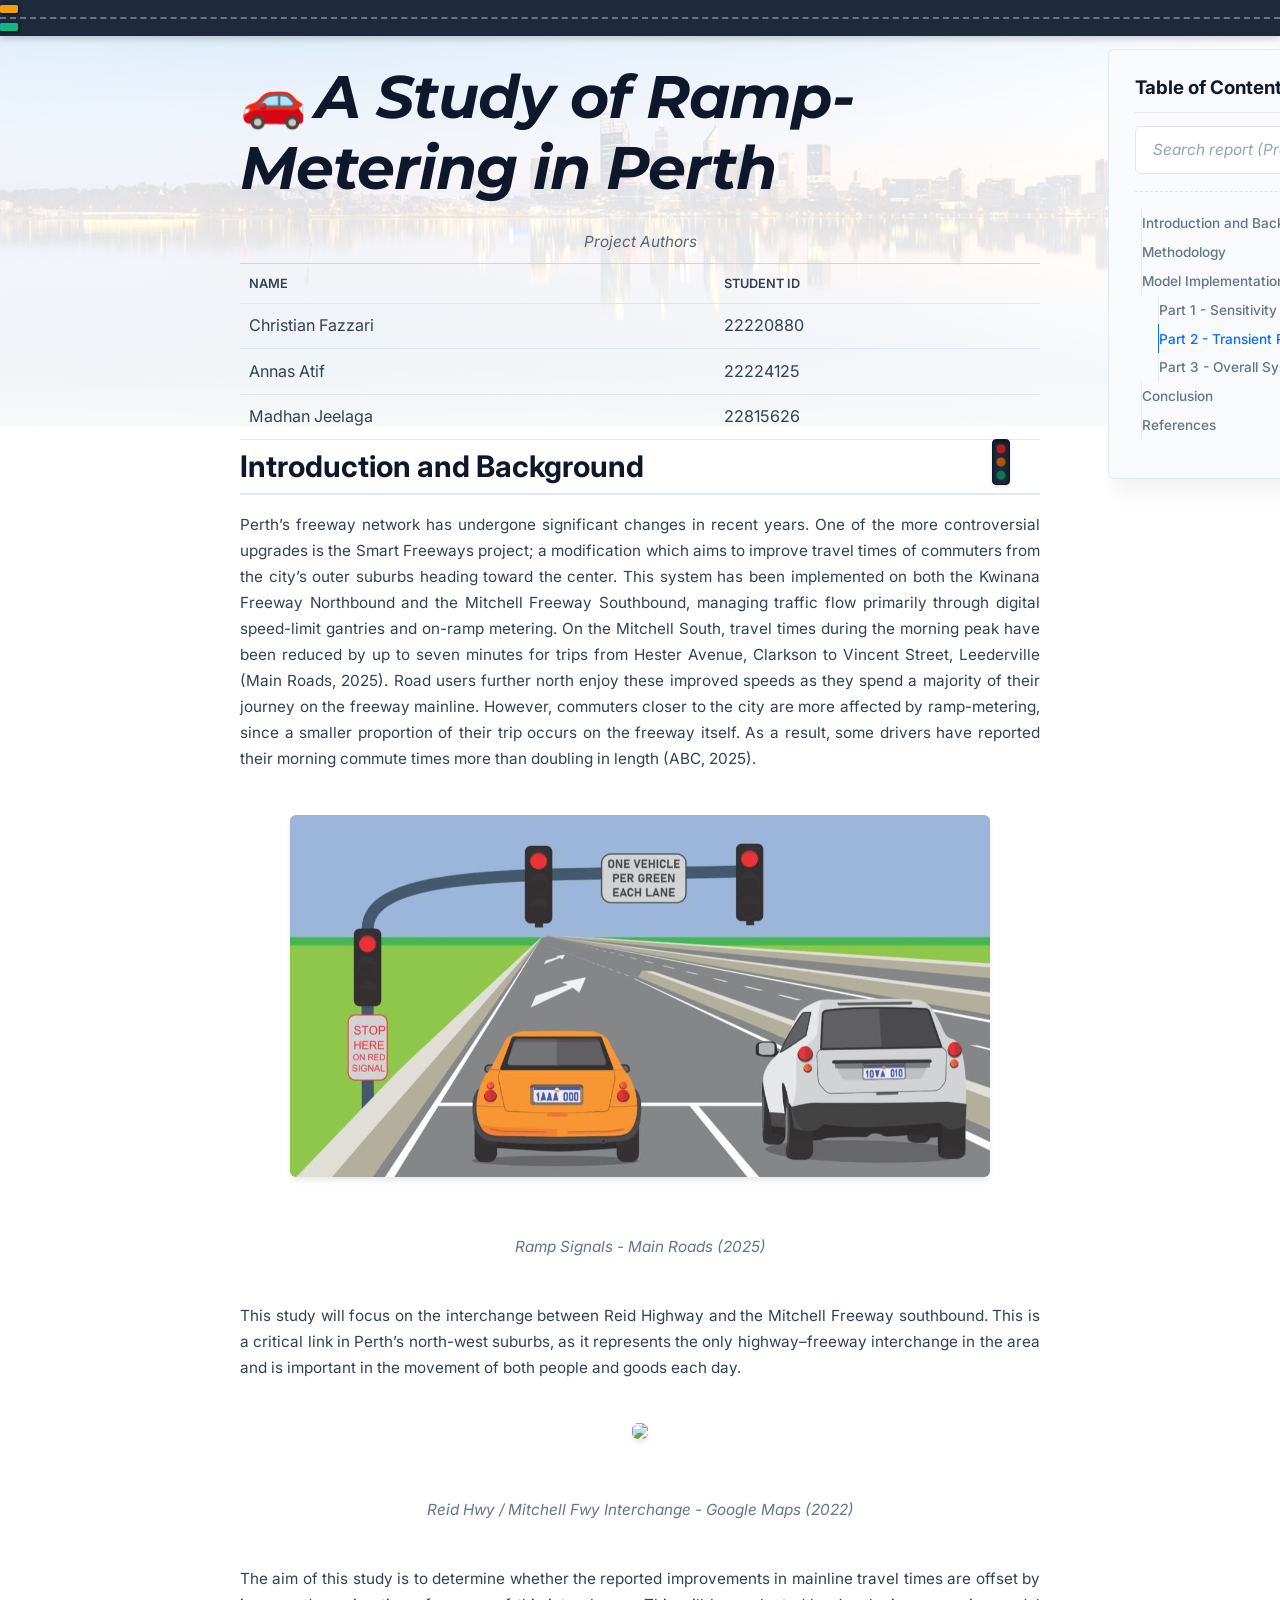
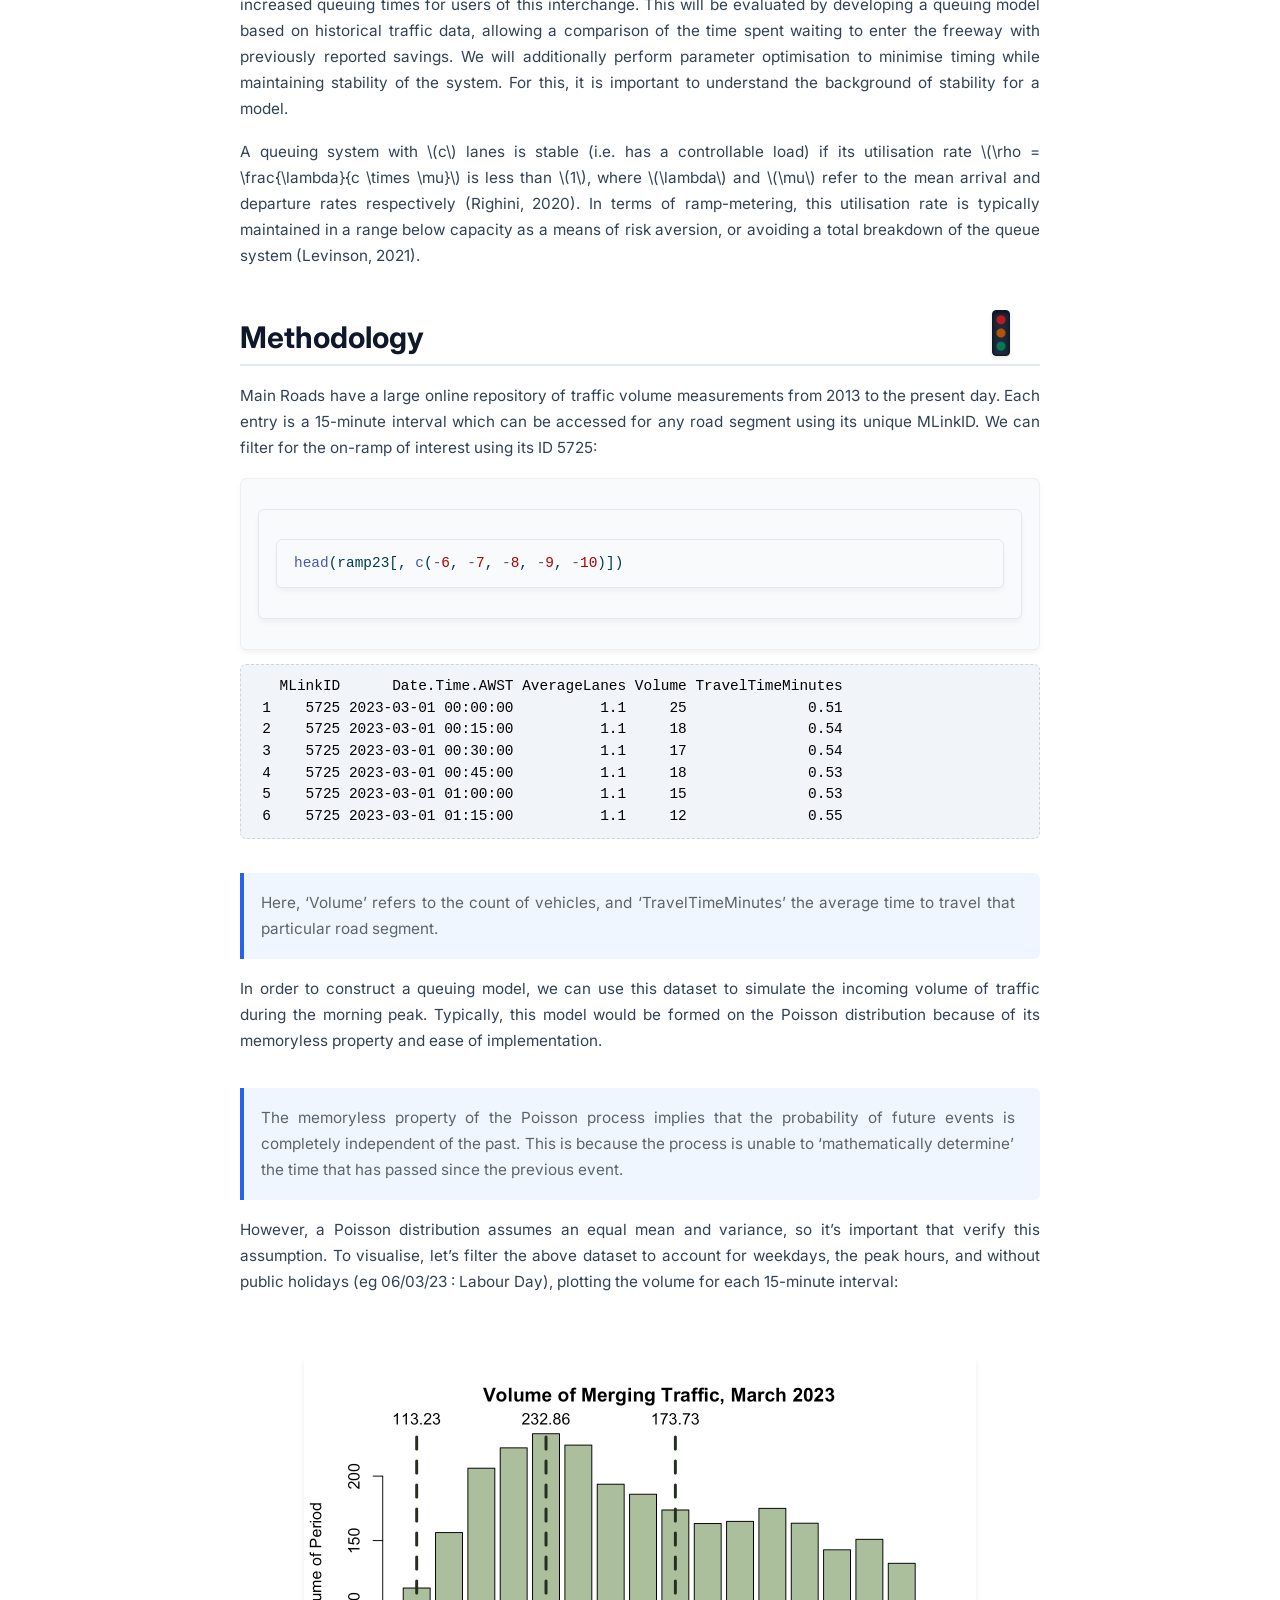
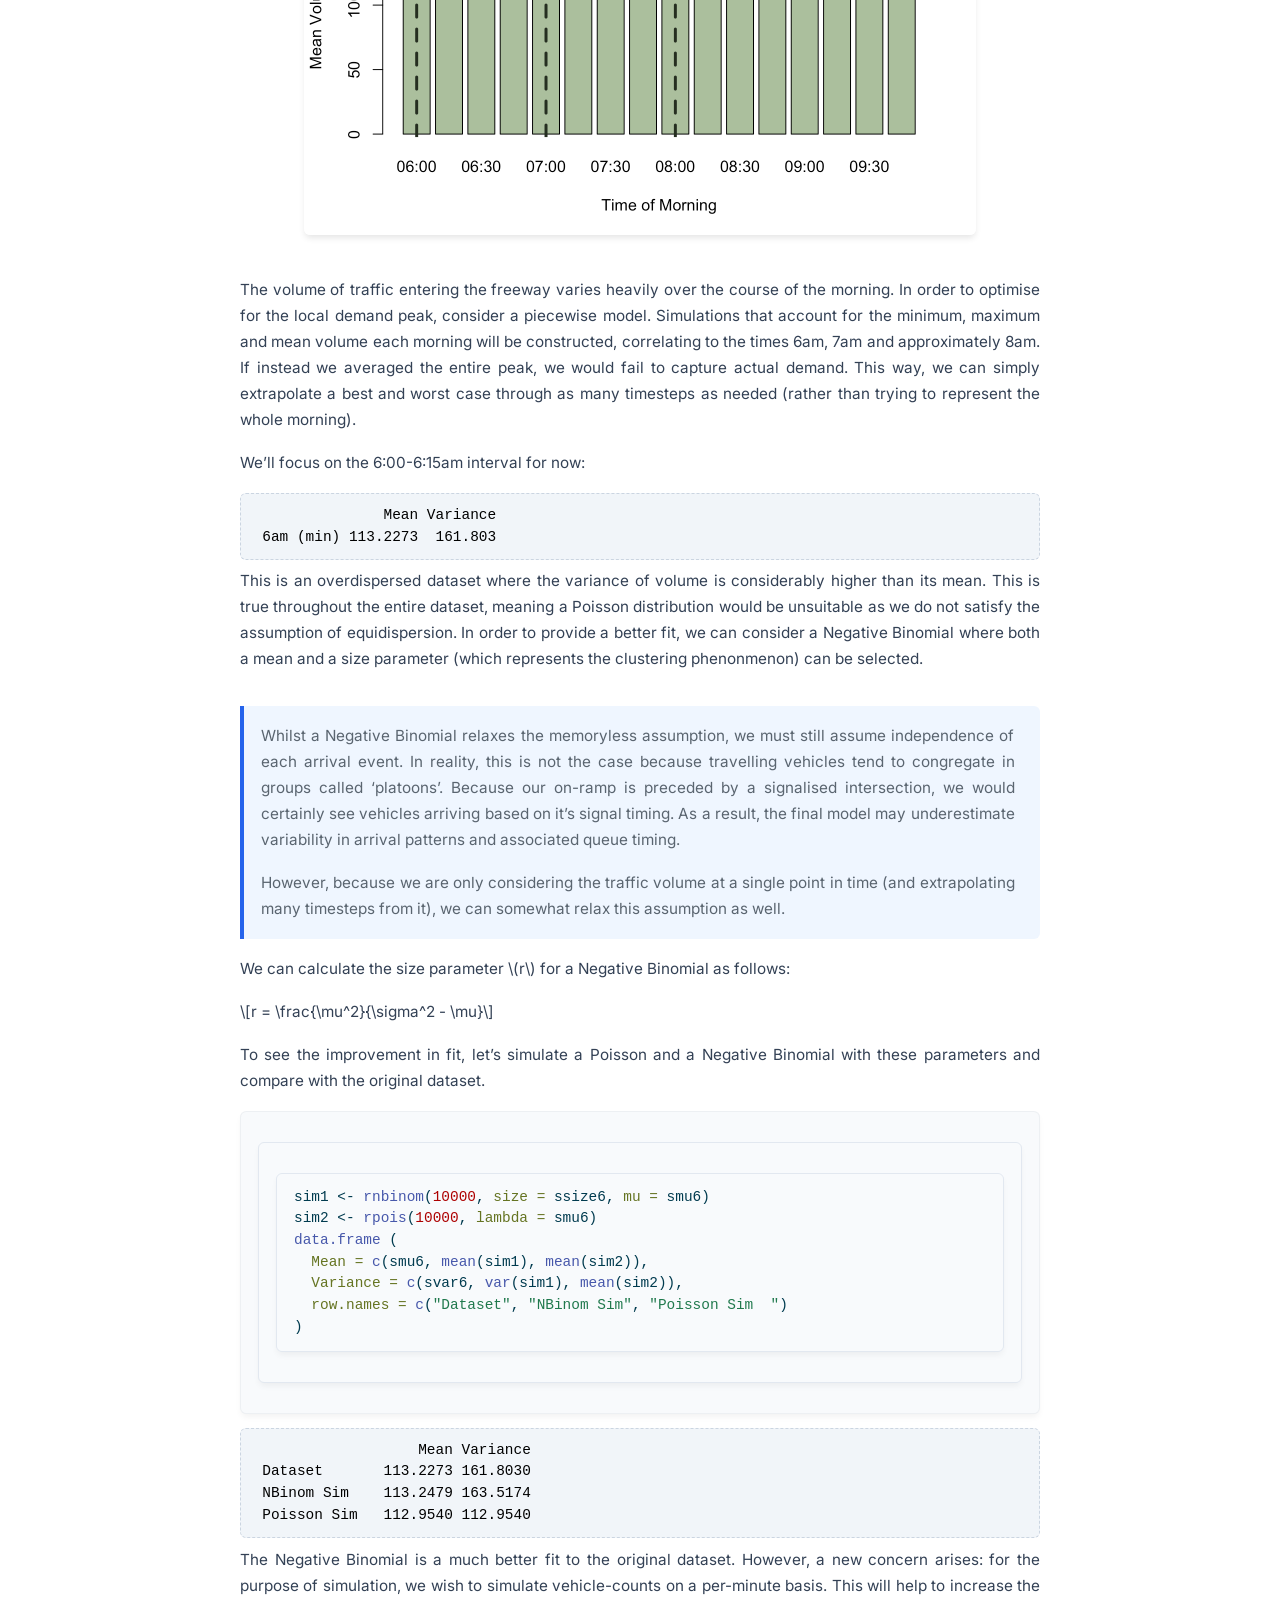
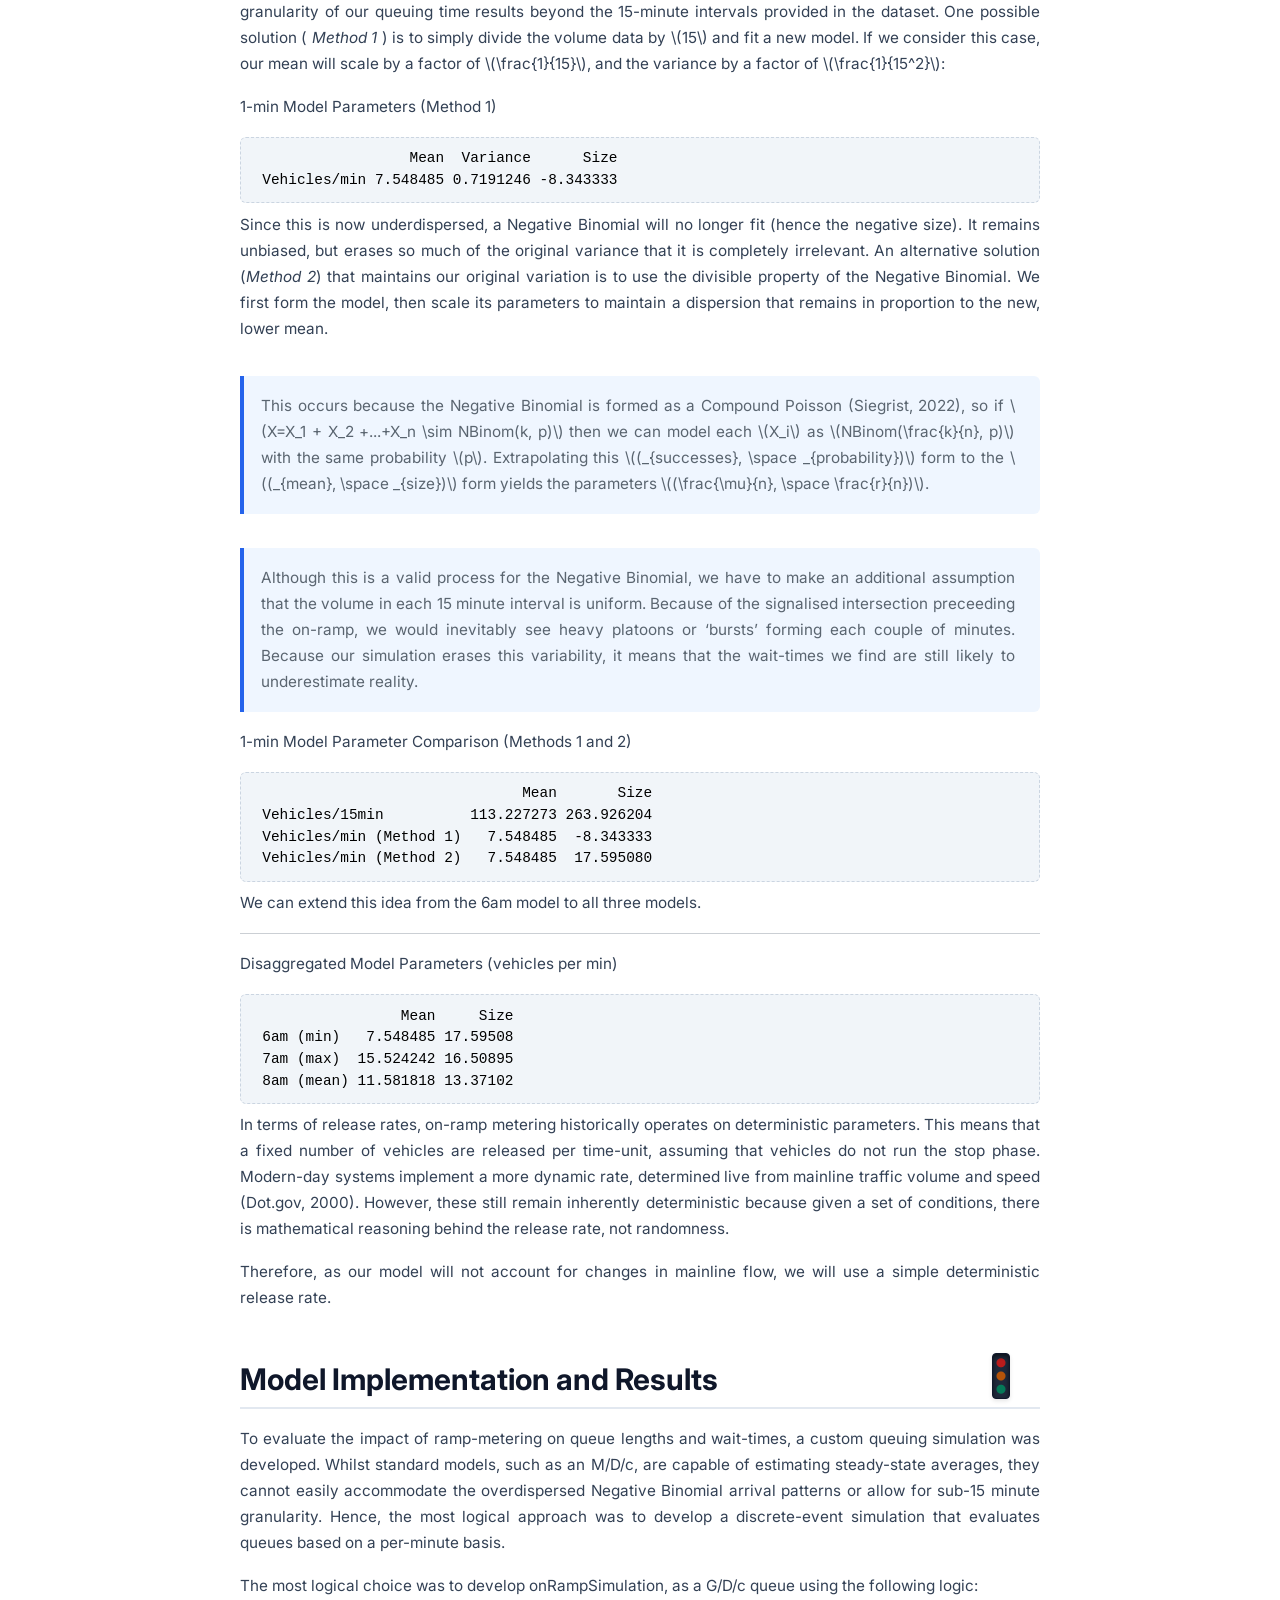
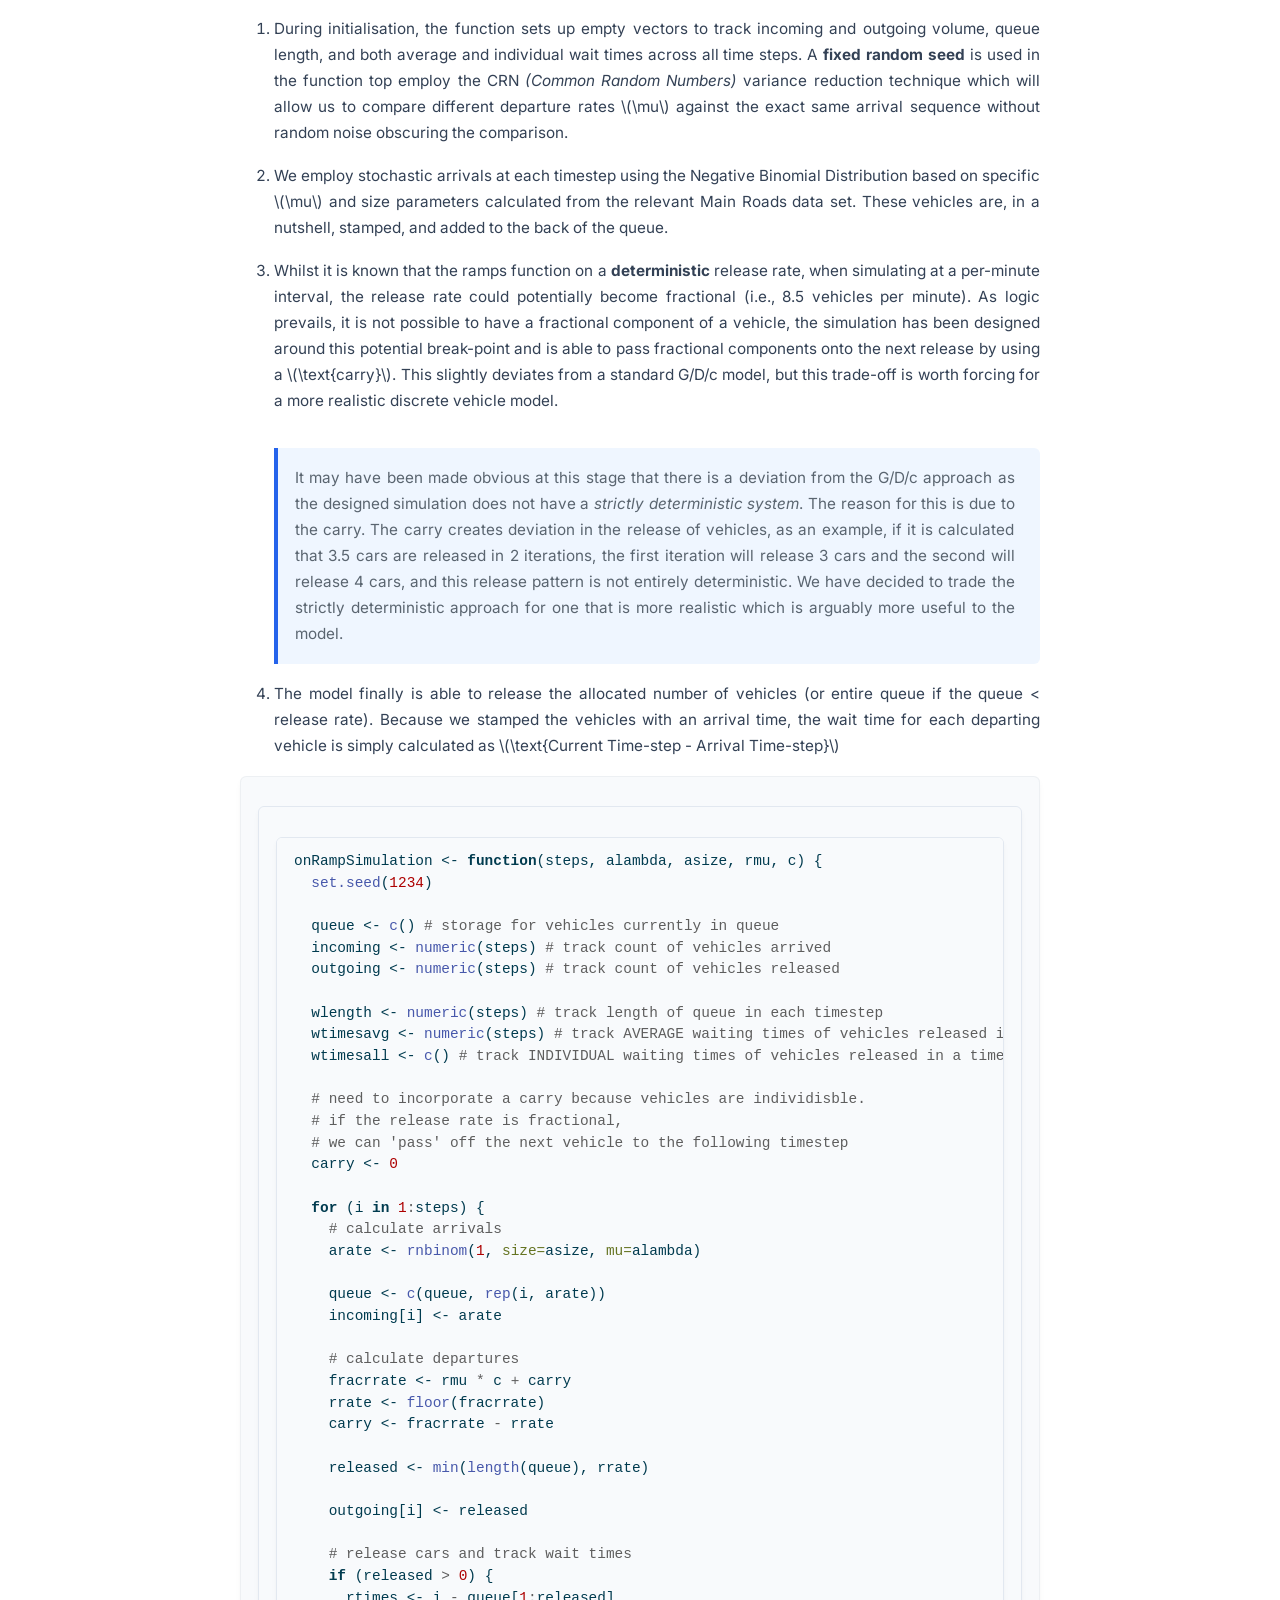
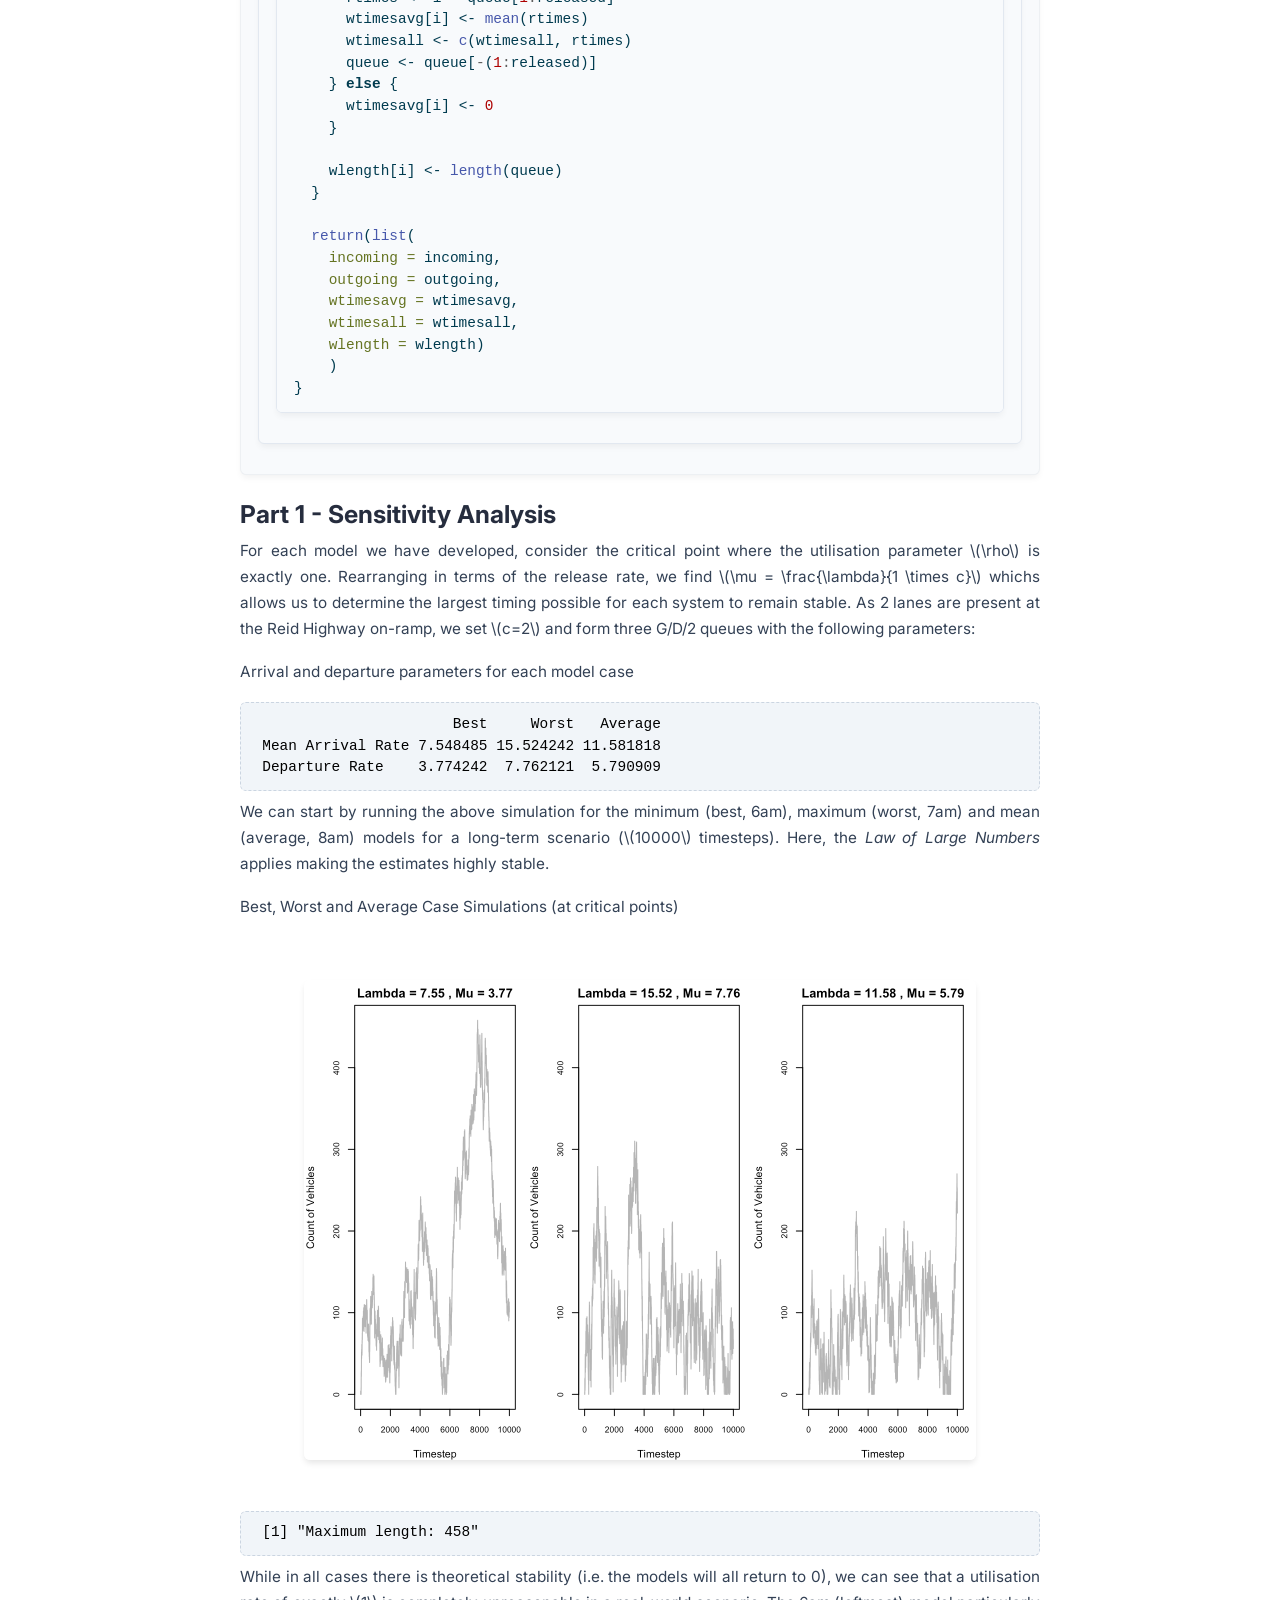
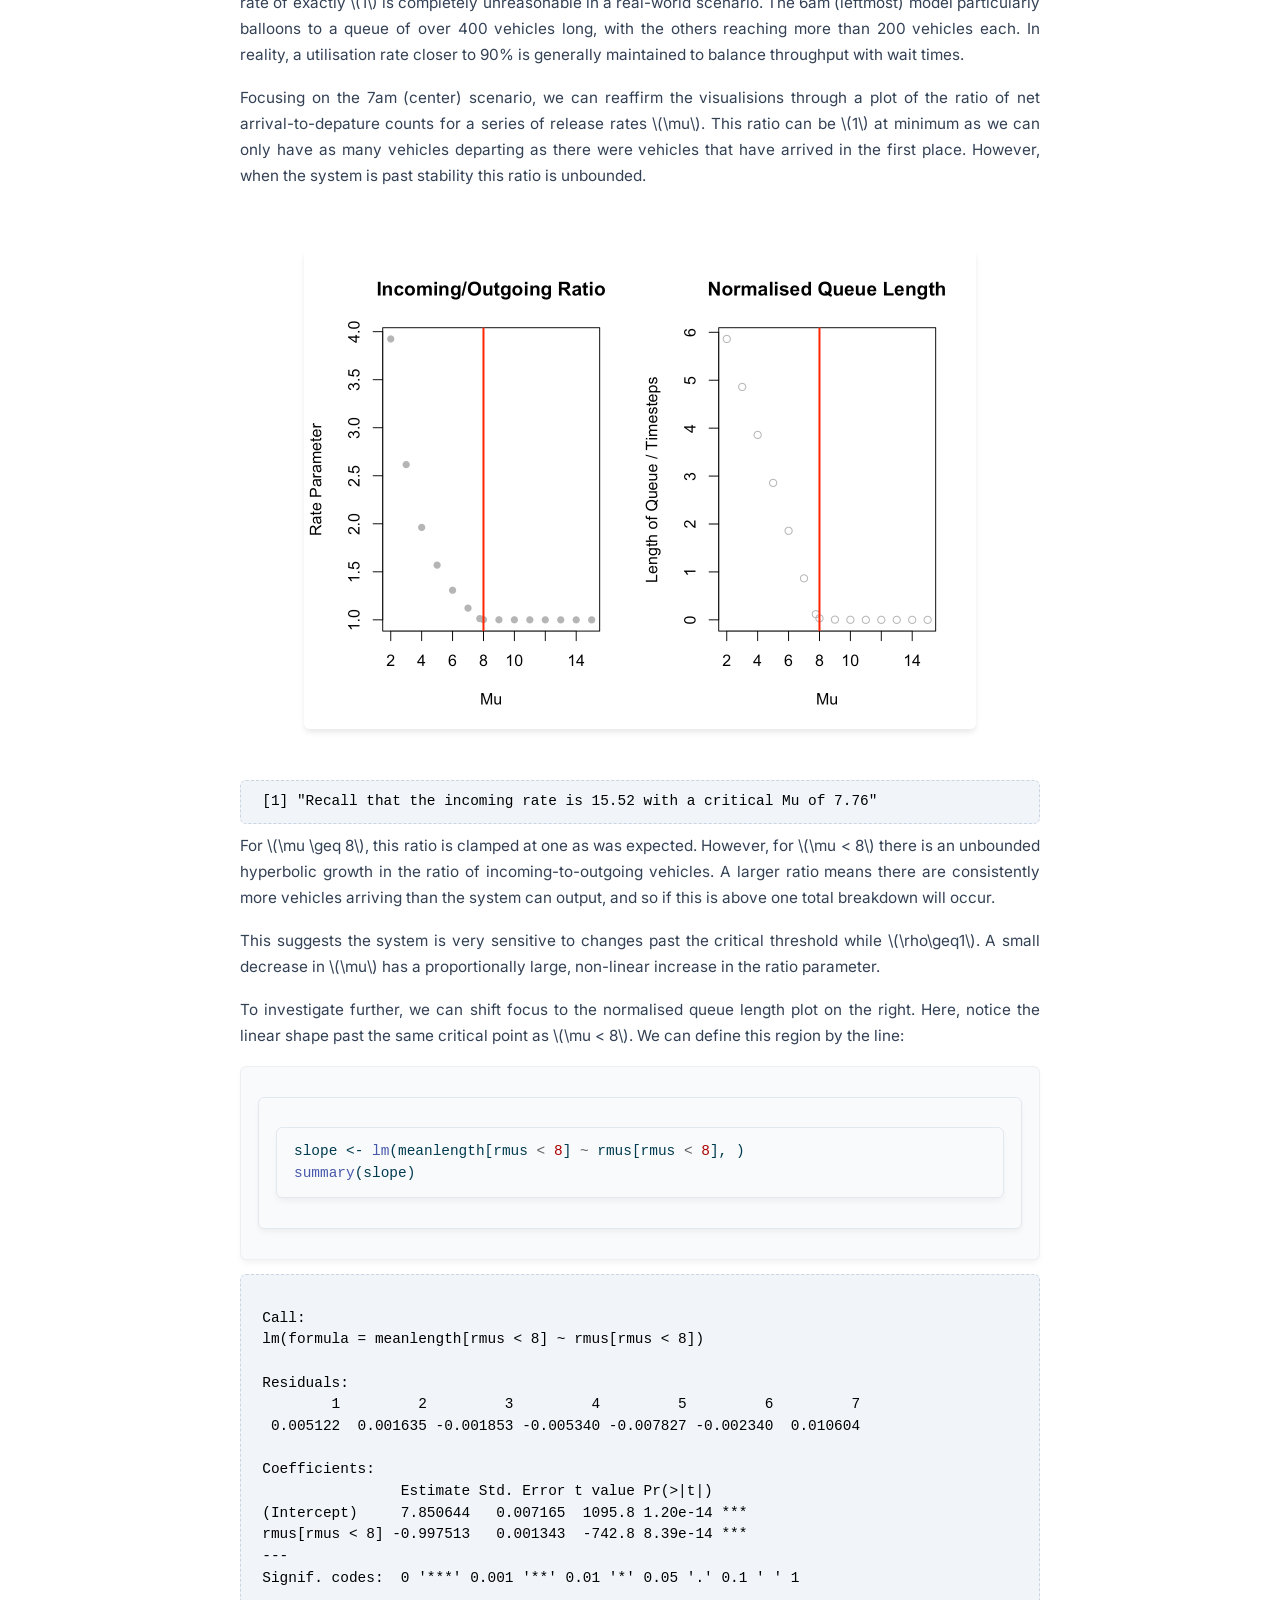
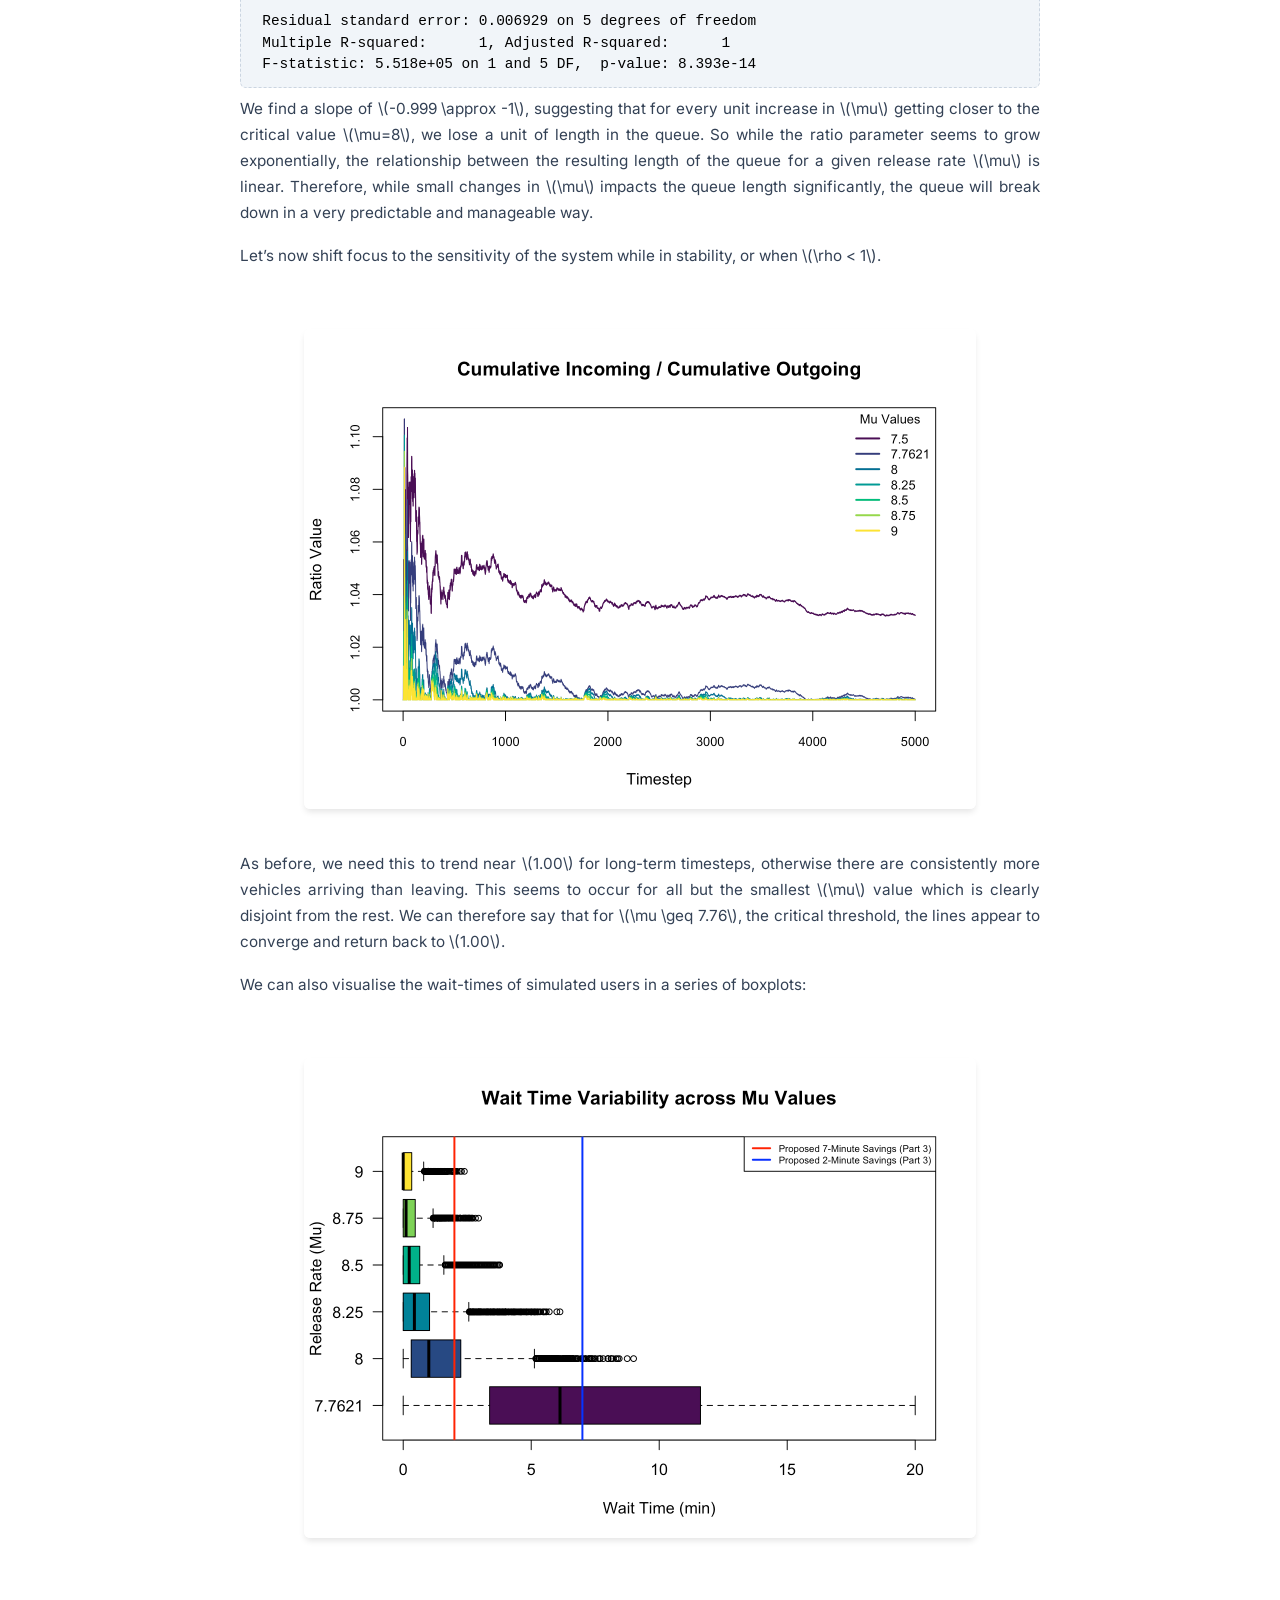
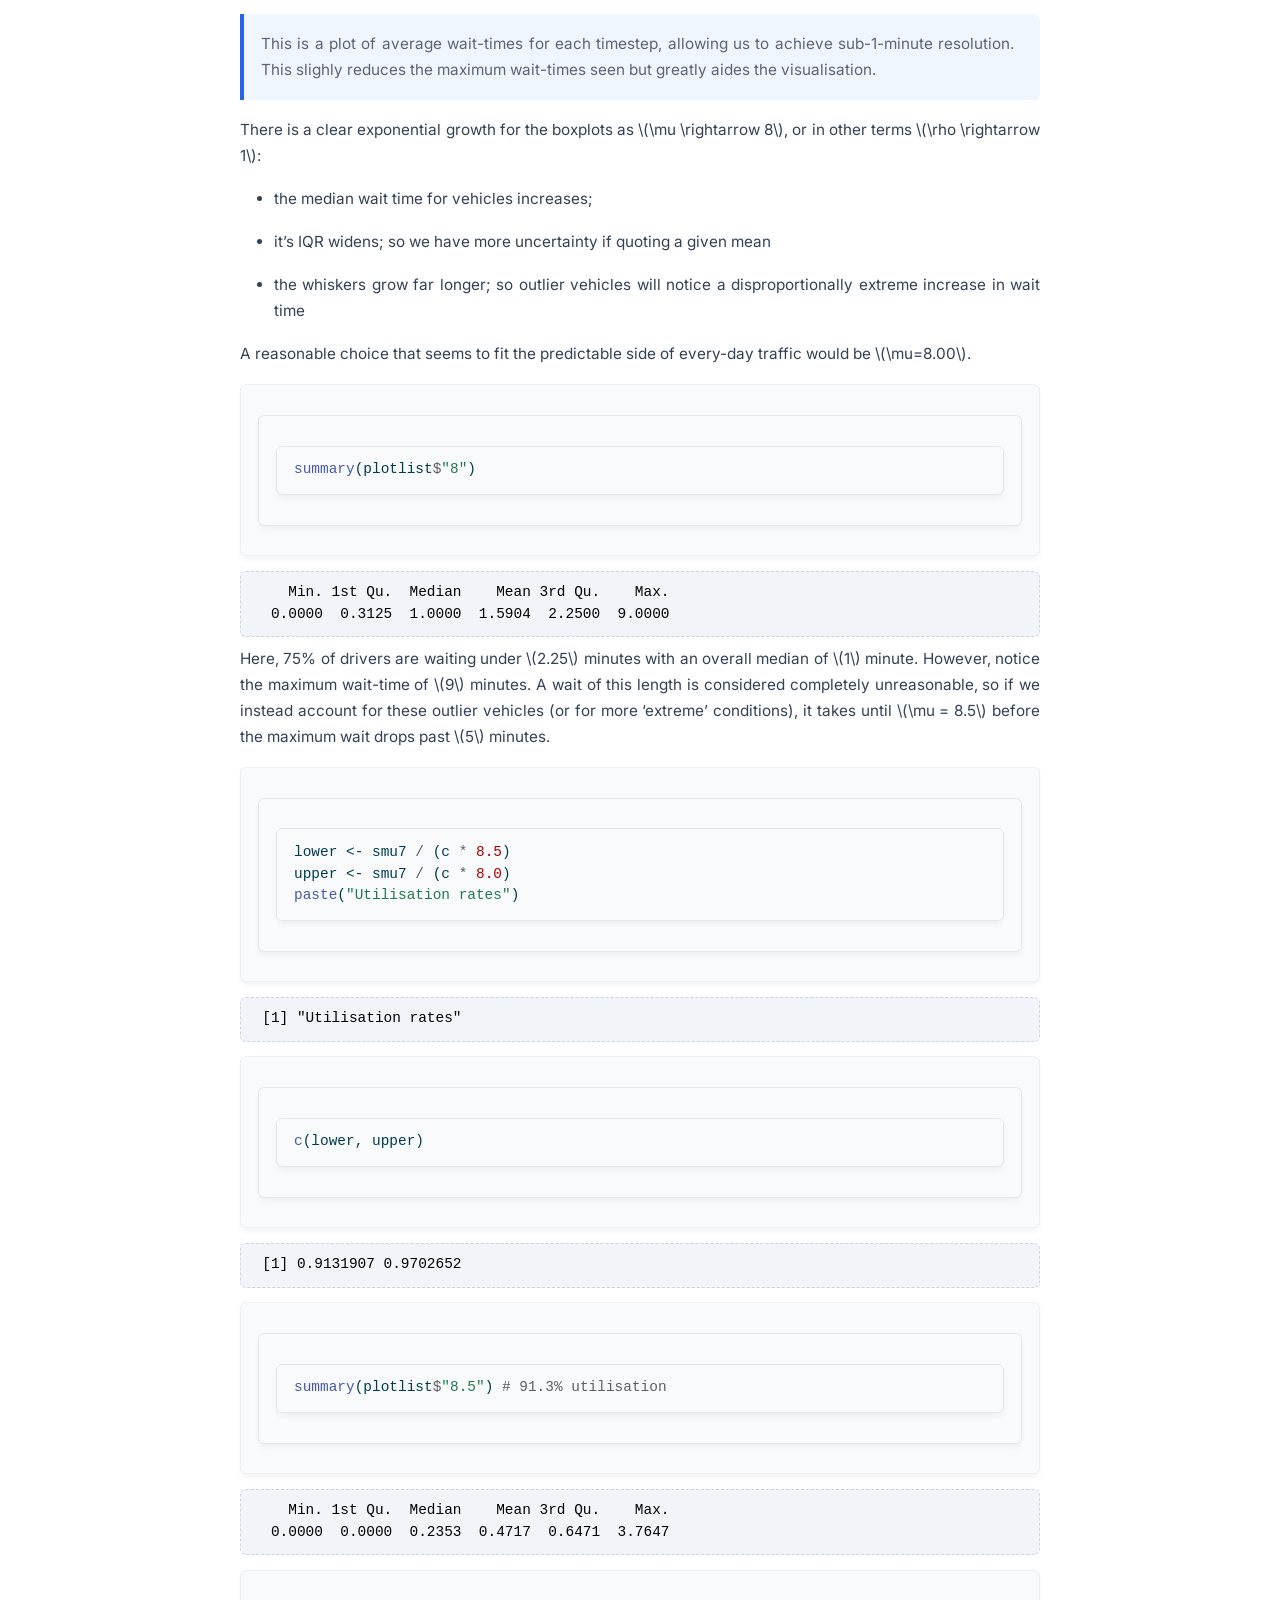
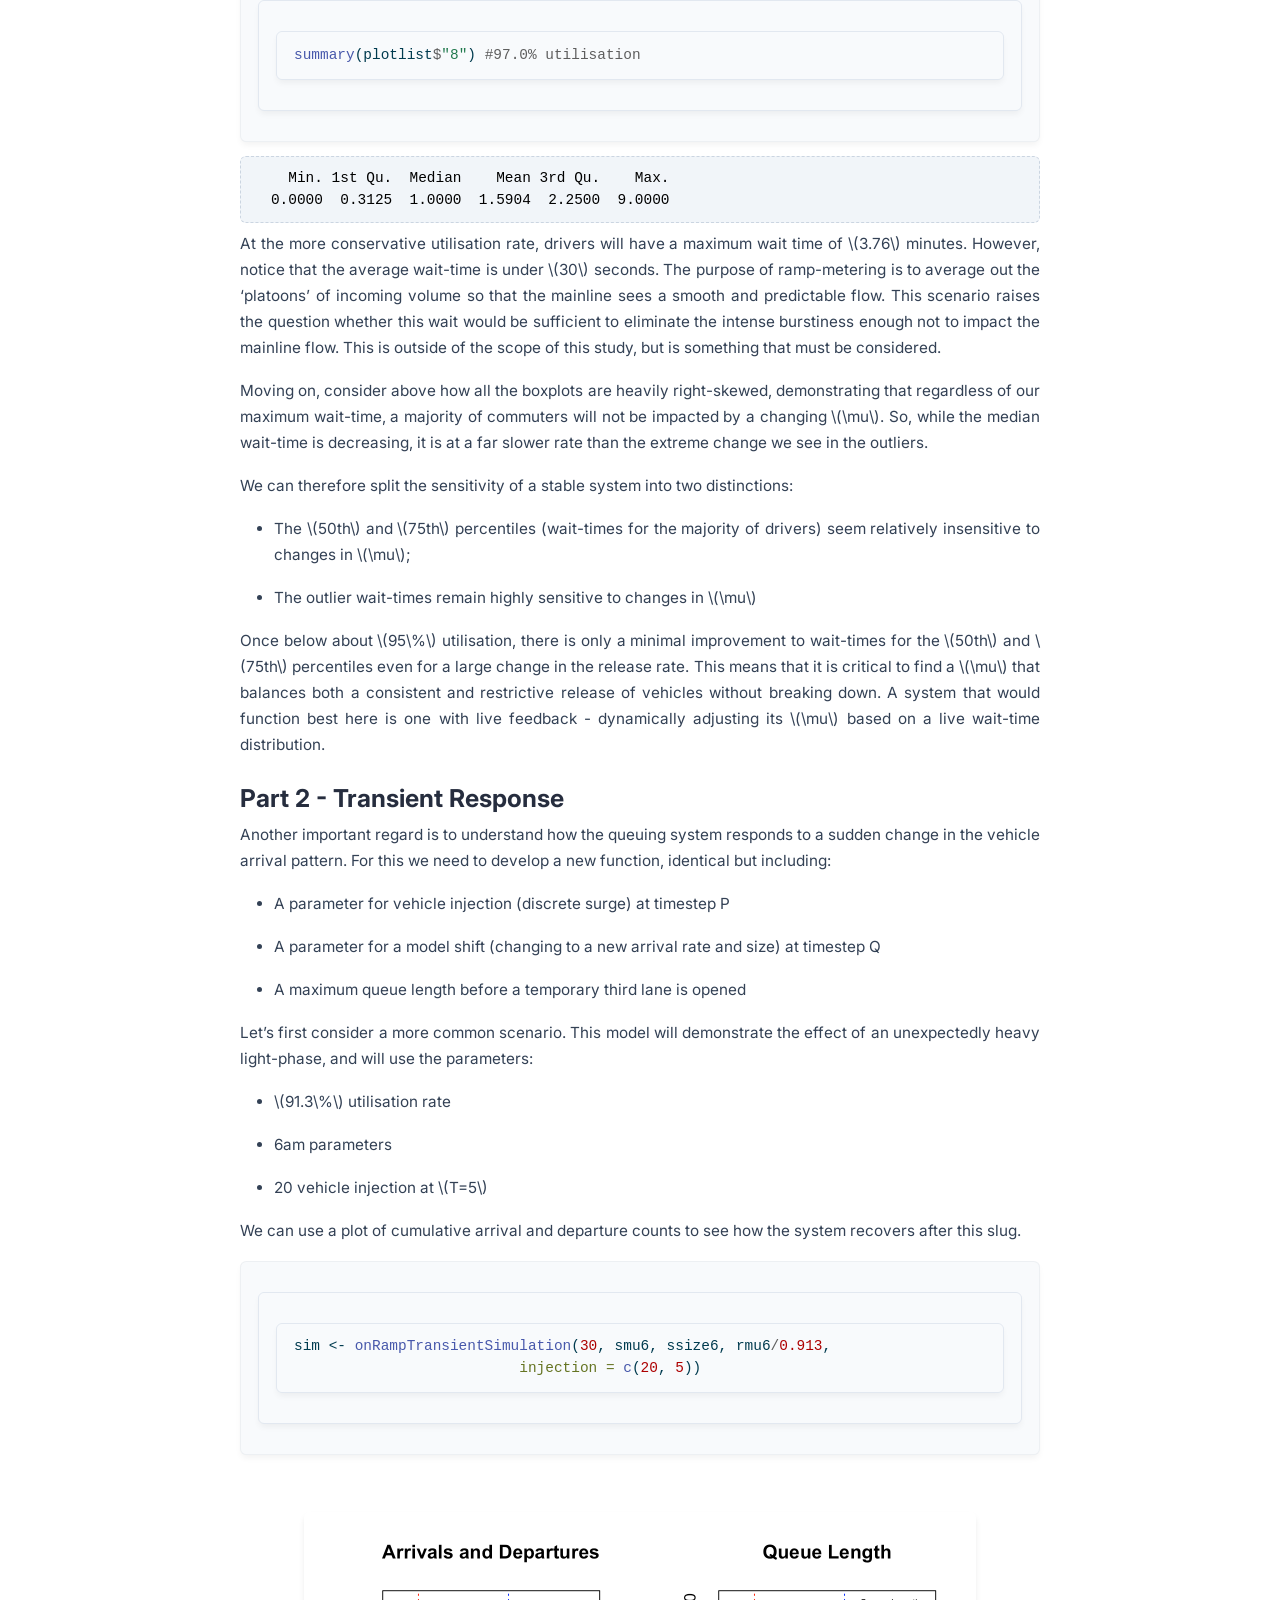
==== commit 8f1f75b0: "Try this page." ====
--- a/index.html
+++ b/index.html
@@ -2,13 +2,16 @@
 <html xmlns="http://www.w3.org/1999/xhtml" lang="en" xml:lang="en"><head>
 
 <meta charset="utf-8">
-<meta name="generator" content="quarto-1.8.27">
+<meta name="generator" content="quarto-1.9.36">
 
 <meta name="viewport" content="width=device-width, initial-scale=1.0, user-scalable=yes">
 
 
 <title>A Study of Ramp-Metering in Perth</title>
 <style>
+/* Default styles provided by pandoc.
+** See https://pandoc.org/MANUAL.html#variables-for-html for config info.
+*/
 code{white-space: pre-wrap;}
 span.smallcaps{font-variant: small-caps;}
 div.columns{display: flex; gap: min(4vw, 1.5em);}
@@ -61,18 +64,17 @@
 <script src="index_files/libs/clipboard/clipboard.min.js"></script>
 <script src="index_files/libs/quarto-html/quarto.js" type="module"></script>
 <script src="index_files/libs/quarto-html/tabsets/tabsets.js" type="module"></script>
-<script src="index_files/libs/quarto-html/axe/axe-check.js" type="module"></script>
 <script src="index_files/libs/quarto-html/popper.min.js"></script>
 <script src="index_files/libs/quarto-html/tippy.umd.min.js"></script>
 <script src="index_files/libs/quarto-html/anchor.min.js"></script>
 <link href="index_files/libs/quarto-html/tippy.css" rel="stylesheet">
-<link href="index_files/libs/quarto-html/quarto-syntax-highlighting-ed96de9b727972fe78a7b5d16c58bf87.css" rel="stylesheet" id="quarto-text-highlighting-styles">
+<link href="index_files/libs/quarto-html/quarto-syntax-highlighting-845c23b38eaddc0f92fda52bfe77a8c8.css" rel="stylesheet" id="quarto-text-highlighting-styles">
 <script src="index_files/libs/bootstrap/bootstrap.min.js"></script>
 <link href="index_files/libs/bootstrap/bootstrap-icons.css" rel="stylesheet">
-<link href="index_files/libs/bootstrap/bootstrap-9e3ffae467580fdb927a41352e75a2e0.min.css" rel="stylesheet" append-hash="true" id="quarto-bootstrap" data-mode="light">
+<link href="index_files/libs/bootstrap/bootstrap-138a6193a3bd40baf1e627da441a4734.min.css" rel="stylesheet" append-hash="true" id="quarto-bootstrap" data-mode="light">
 
   <script src="https://cdnjs.cloudflare.com/polyfill/v3/polyfill.min.js?features=es6"></script>
-  <script src="https://cdn.jsdelivr.net/npm/mathjax@3/es5/tex-chtml-full.js" type="text/javascript"></script>
+  <script defer="" src="https://cdn.jsdelivr.net/npm/mathjax@3/es5/tex-chtml-full.js" type="text/javascript"></script>
 
 <script type="text/javascript">
 const typesetMath = (el) => {
@@ -289,8 +291,7 @@
 </table>
 <section id="introduction-and-background" class="level2">
 <h2 class="anchored" data-anchor-id="introduction-and-background">Introduction and Background</h2>
-<p>Perth’s freeway network has undergone significant changes in recent years. One of the more controversial upgrades is the Smart Freeways project; a modification which aims to improve travel times of commuters from the city’s outer suburbs heading toward the center. This system has been implemented on both the Kwinana Freeway Northbound and the Mitchell Freeway Southbound, managing traffic flow primarily through digital speed-limit gantries and on-ramp metering. On the Mitchell South, travel times during the morning peak have been reduced by up to seven minutes for trips from Hester Avenue, Clarkson to Vincent Street, Leederville (Main Roads, 2025). Road users further north</p>
-<p>enjoy these improved speeds as they spend a majority of their journey on the freeway mainline. However, commuters closer to the city are more affected by ramp-metering, since a smaller proportion of their trip occurs on the freeway itself. As a result, some drivers have reported their morning commute times more than doubling in length (ABC, 2025).</p>
+<p>Perth’s freeway network has undergone significant changes in recent years. One of the more controversial upgrades is the Smart Freeways project; a modification which aims to improve travel times of commuters from the city’s outer suburbs heading toward the center. This system has been implemented on both the Kwinana Freeway Northbound and the Mitchell Freeway Southbound, managing traffic flow primarily through digital speed-limit gantries and on-ramp metering. On the Mitchell South, travel times during the morning peak have been reduced by up to seven minutes for trips from Hester Avenue, Clarkson to Vincent Street, Leederville (Main Roads, 2025). Road users further north enjoy these improved speeds as they spend a majority of their journey on the freeway mainline. However, commuters closer to the city are more affected by ramp-metering, since a smaller proportion of their trip occurs on the freeway itself. As a result, some drivers have reported their morning commute times more than doubling in length (ABC, 2025).</p>
 <div class="quarto-figure quarto-figure-center">
 <figure class="figure">
 <div class="quarto-figure quarto-figure-center">
@@ -374,8 +375,8 @@
 <div class="cell-output cell-output-stdout">
 <pre><code>                  Mean Variance
 Dataset       113.2273 161.8030
-NBinom Sim    113.2258 161.9016
-Poisson Sim   113.2082 113.2082</code></pre>
+NBinom Sim    113.2479 163.5174
+Poisson Sim   112.9540 112.9540</code></pre>
 </div>
 </div>
 <p>The Negative Binomial is a much better fit to the original dataset. However, a new concern arises: for the purpose of simulation, we wish to simulate vehicle-counts on a per-minute basis. This will help to increase the granularity of our queuing time results beyond the 15-minute intervals provided in the dataset. One possible solution ( <em>Method 1</em> ) is to simply divide the volume data by <span class="math inline">\(15\)</span> and fit a new model. If we consider this case, our mean will scale by a factor of <span class="math inline">\(\frac{1}{15}\)</span>, and the variance by a factor of <span class="math inline">\(\frac{1}{15^2}\)</span>:</p>
@@ -816,9 +817,9 @@
 <section id="conclusion" class="level2">
 <h2 class="anchored" data-anchor-id="conclusion">Conclusion</h2>
 <p>Overall, a great majority of road users will see a benefit from Smart Freeways. We have seen that the third quantile of wait-times is generally insensitive to changes in release rates as long as stability is maintained. It typically remains under 2 minutes, meaning that <span class="math inline">\(75\%\)</span> of drivers will either not be affected at all, or will remain to see a net improvement in their travel times. Rather, what does seem to grow exponentially are the outlier wait-times. Therefore, this study does not invalidate drivers who have experienced unreasonable journeys on the Smart Freeways system. We have seen that this is certainly possible, with wait-times pushing above 9-minutes in our earlier every-day models. However, when feedback is incorporated, it is possible to both sufficiently restrict traffic while keeping maximum wait-times acceptable even in the event of a surge. An appropriate utilisation range appears to be in the range <span class="math inline">\((91.3\%, 97.1\%)\)</span>, with values on the higher end achievable by incorporating feedback and a temporary third-lane. Of course, these findings are only valuable for the Mitchell Southbound on-ramp via Reid Highway.</p>
-<p>The largest limitation of the study is that it did not deeply consider the influence of released vehicles on the freeway itself. After all, the very purpose of ramp-metering is to smooth out ‘platoons’ of vehicles entering the mainline. Therefore, its possible that in a pursuit of smaller wait-times, we adjusted the release rate in a way that diminishes this important purpose. This limitation is in conjunction with the resolution of the study. While efforts were made to increase granularity from 15-minutes to one, it would be useful to zoom in even further. Perhaps we could measure the system’s response to the arrival of vehicles over a single light phase – allowing us to judge how it averages out a single ‘platoon’. However, this would require more detailed measurements of the light phases and cycles of the preceding intersection.</p>
-<p>The simulation also only measures a single point in time, extrapolated as many timesteps as needed. In the future, it could be expanded to consider the entire course of the morning rush, with the release rate dynamically adjusting based on arrival patterns.</p>
-<p>Nonetheless, the study remains strong at highlighting the overall, large-scale impact of ramp-metering on road users. Given an appropriate utilisation rate, even significant step-changes do not greatly impact the wait-time distribution of vehicles. Therefore, for the majority of road users, Smart Freeways is a system which shows great potential given that it is appropriately optimised and incorporates feedback.</p>
+<p>The largest limitation of the study is that it did not deeply consider the influence of released vehicles on the freeway itself. After all, the very purpose of ramp-metering is to smooth out ‘platoons’ of vehicles entering the mainline. Therefore, its possible that in a pursuit of smaller wait-times, we adjusted the release rate in a way that diminishes this important purpose. This limitation is in conjunction with the resolution of the study. While efforts were made to increase granularity from 15-minutes to one, it would be useful to zoom in even further. Perhaps we could measure the system’s response to the arrival of vehicles over a single light phase – allowing us to judge how it averages out a single ‘platoon’. However, this would require more detailed measurements of the light phases and cycles of the preceding intersection. One way we could improve on both limitations here would be to implement an agent-based simulation (where vehicles are represented at the individual level). That way, their impact on the mainline could be directly measured, and wait-times represented at the level of seconds.</p>
+<p>While outlined before, its still important to resurface how the simulation also only measures a single point in time, extrapolated as many timesteps as needed. In the future, it could be expanded to consider the entire course of the morning rush, with the release rate dynamically adjusting based on arrival patterns.</p>
+<p>Nonetheless, the study remains strong at highlighting the overall, large-scale impact of ramp-metering on road users. Given an appropriate utilisation rate, even significant step-changes do not greatly impact the wait-time distribution of vehicles. Therefore, for the majority of road users, Smart Freeways is a system which shows great potential given that it is appropriately optimised and incorporates network feedback.</p>
 <!--#  -->
 </section>
 <section id="references" class="level2">
--- a/index_files/libs/quarto-html/quarto-syntax-highlighting-845c23b38eaddc0f92fda52bfe77a8c8.css
+++ b/index_files/libs/quarto-html/quarto-syntax-highlighting-845c23b38eaddc0f92fda52bfe77a8c8.css
@@ -0,0 +1,236 @@
+/* quarto syntax highlight colors */
+:root {
+  --quarto-hl-ot-color: #003B4F;
+  --quarto-hl-at-color: #657422;
+  --quarto-hl-ss-color: #20794D;
+  --quarto-hl-an-color: #5E5E5E;
+  --quarto-hl-fu-color: #4758AB;
+  --quarto-hl-st-color: #20794D;
+  --quarto-hl-cf-color: #003B4F;
+  --quarto-hl-op-color: #5E5E5E;
+  --quarto-hl-er-color: #AD0000;
+  --quarto-hl-bn-color: #AD0000;
+  --quarto-hl-al-color: #AD0000;
+  --quarto-hl-va-color: #111111;
+  --quarto-hl-bu-color: inherit;
+  --quarto-hl-ex-color: inherit;
+  --quarto-hl-pp-color: #AD0000;
+  --quarto-hl-in-color: #5E5E5E;
+  --quarto-hl-vs-color: #20794D;
+  --quarto-hl-wa-color: #5E5E5E;
+  --quarto-hl-do-color: #5E5E5E;
+  --quarto-hl-im-color: #00769E;
+  --quarto-hl-ch-color: #20794D;
+  --quarto-hl-dt-color: #AD0000;
+  --quarto-hl-fl-color: #AD0000;
+  --quarto-hl-co-color: #5E5E5E;
+  --quarto-hl-cv-color: #5E5E5E;
+  --quarto-hl-cn-color: #8f5902;
+  --quarto-hl-sc-color: #5E5E5E;
+  --quarto-hl-dv-color: #AD0000;
+  --quarto-hl-kw-color: #003B4F;
+}
+
+/* other quarto variables */
+:root {
+  --quarto-font-monospace: SFMono-Regular, Menlo, Monaco, Consolas, "Liberation Mono", "Courier New", monospace;
+}
+
+/* syntax highlight based on Pandoc's rules */
+pre > code.sourceCode > span {
+  color: #003B4F;
+}
+
+code.sourceCode > span {
+  color: #003B4F;
+}
+
+div.sourceCode,
+div.sourceCode pre.sourceCode {
+  color: #003B4F;
+}
+
+/* Normal */
+code span {
+  color: #003B4F;
+}
+
+/* Alert */
+code span.al {
+  color: #AD0000;
+  font-style: inherit;
+}
+
+/* Annotation */
+code span.an {
+  color: #5E5E5E;
+  font-style: inherit;
+}
+
+/* Attribute */
+code span.at {
+  color: #657422;
+  font-style: inherit;
+}
+
+/* BaseN */
+code span.bn {
+  color: #AD0000;
+  font-style: inherit;
+}
+
+/* BuiltIn */
+code span.bu {
+  font-style: inherit;
+}
+
+/* ControlFlow */
+code span.cf {
+  color: #003B4F;
+  font-weight: bold;
+  font-style: inherit;
+}
+
+/* Char */
+code span.ch {
+  color: #20794D;
+  font-style: inherit;
+}
+
+/* Constant */
+code span.cn {
+  color: #8f5902;
+  font-style: inherit;
+}
+
+/* Comment */
+code span.co {
+  color: #5E5E5E;
+  font-style: inherit;
+}
+
+/* CommentVar */
+code span.cv {
+  color: #5E5E5E;
+  font-style: italic;
+}
+
+/* Documentation */
+code span.do {
+  color: #5E5E5E;
+  font-style: italic;
+}
+
+/* DataType */
+code span.dt {
+  color: #AD0000;
+  font-style: inherit;
+}
+
+/* DecVal */
+code span.dv {
+  color: #AD0000;
+  font-style: inherit;
+}
+
+/* Error */
+code span.er {
+  color: #AD0000;
+  font-style: inherit;
+}
+
+/* Extension */
+code span.ex {
+  font-style: inherit;
+}
+
+/* Float */
+code span.fl {
+  color: #AD0000;
+  font-style: inherit;
+}
+
+/* Function */
+code span.fu {
+  color: #4758AB;
+  font-style: inherit;
+}
+
+/* Import */
+code span.im {
+  color: #00769E;
+  font-style: inherit;
+}
+
+/* Information */
+code span.in {
+  color: #5E5E5E;
+  font-style: inherit;
+}
+
+/* Keyword */
+code span.kw {
+  color: #003B4F;
+  font-weight: bold;
+  font-style: inherit;
+}
+
+/* Operator */
+code span.op {
+  color: #5E5E5E;
+  font-style: inherit;
+}
+
+/* Other */
+code span.ot {
+  color: #003B4F;
+  font-style: inherit;
+}
+
+/* Preprocessor */
+code span.pp {
+  color: #AD0000;
+  font-style: inherit;
+}
+
+/* SpecialChar */
+code span.sc {
+  color: #5E5E5E;
+  font-style: inherit;
+}
+
+/* SpecialString */
+code span.ss {
+  color: #20794D;
+  font-style: inherit;
+}
+
+/* String */
+code span.st {
+  color: #20794D;
+  font-style: inherit;
+}
+
+/* Variable */
+code span.va {
+  color: #111111;
+  font-style: inherit;
+}
+
+/* VerbatimString */
+code span.vs {
+  color: #20794D;
+  font-style: inherit;
+}
+
+/* Warning */
+code span.wa {
+  color: #5E5E5E;
+  font-style: italic;
+}
+
+.prevent-inlining {
+  content: "</";
+}
+
+/*# sourceMappingURL=ac89f0bb514bba72461919f78549e31c.css.map */
--- a/styles.css
+++ b/styles.css
@@ -27,7 +27,8 @@
   background-repeat: no-repeat;
   background-attachment: fixed;  
   background-position: top center; 
-  background-size: 100% auto;   
+  background-size: 100% auto;
+  font-size: 0.9rem;   
 }
 
 .quarto-container-default {
@@ -54,7 +55,7 @@
   main.content {
     order: 1 !important;
     flex: 1;
-    max-width: 1500px !important;
+    max-width: 800px !important;
     margin: 0 4rem !important; 
   }
 
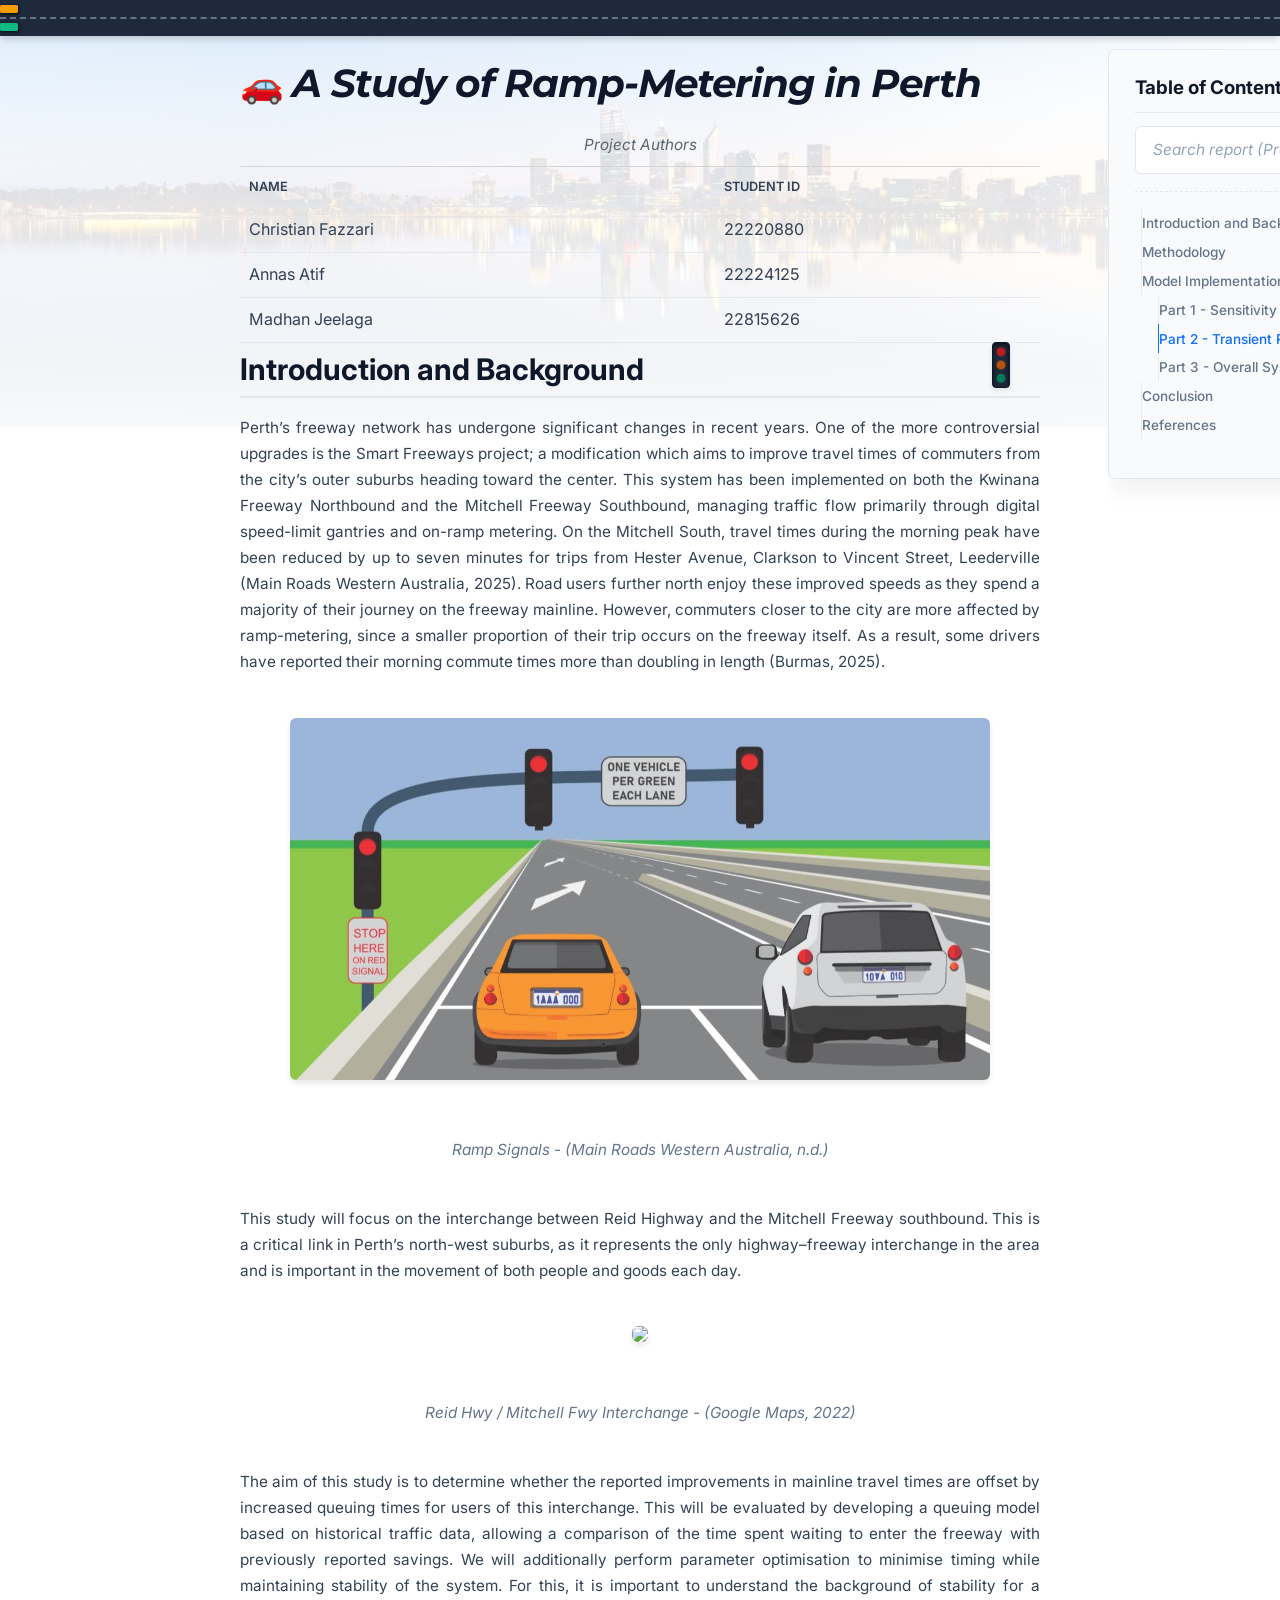
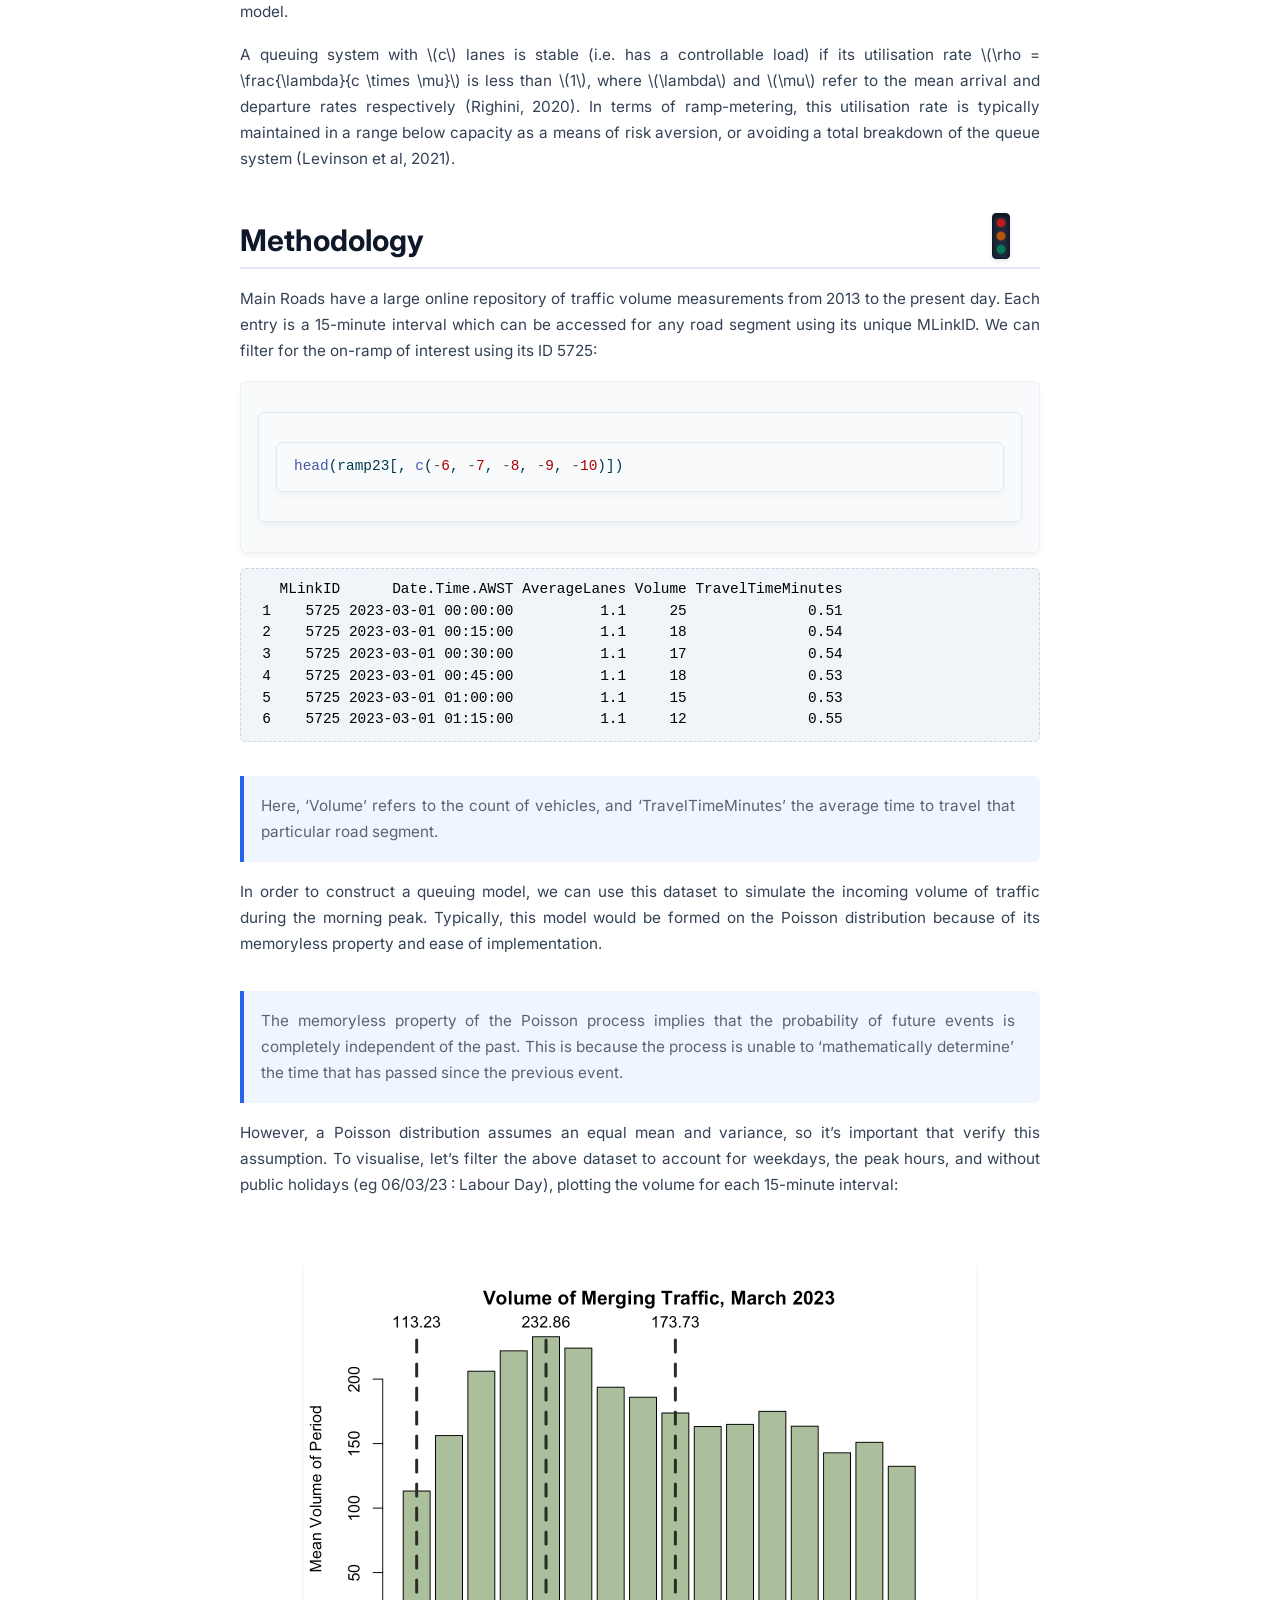
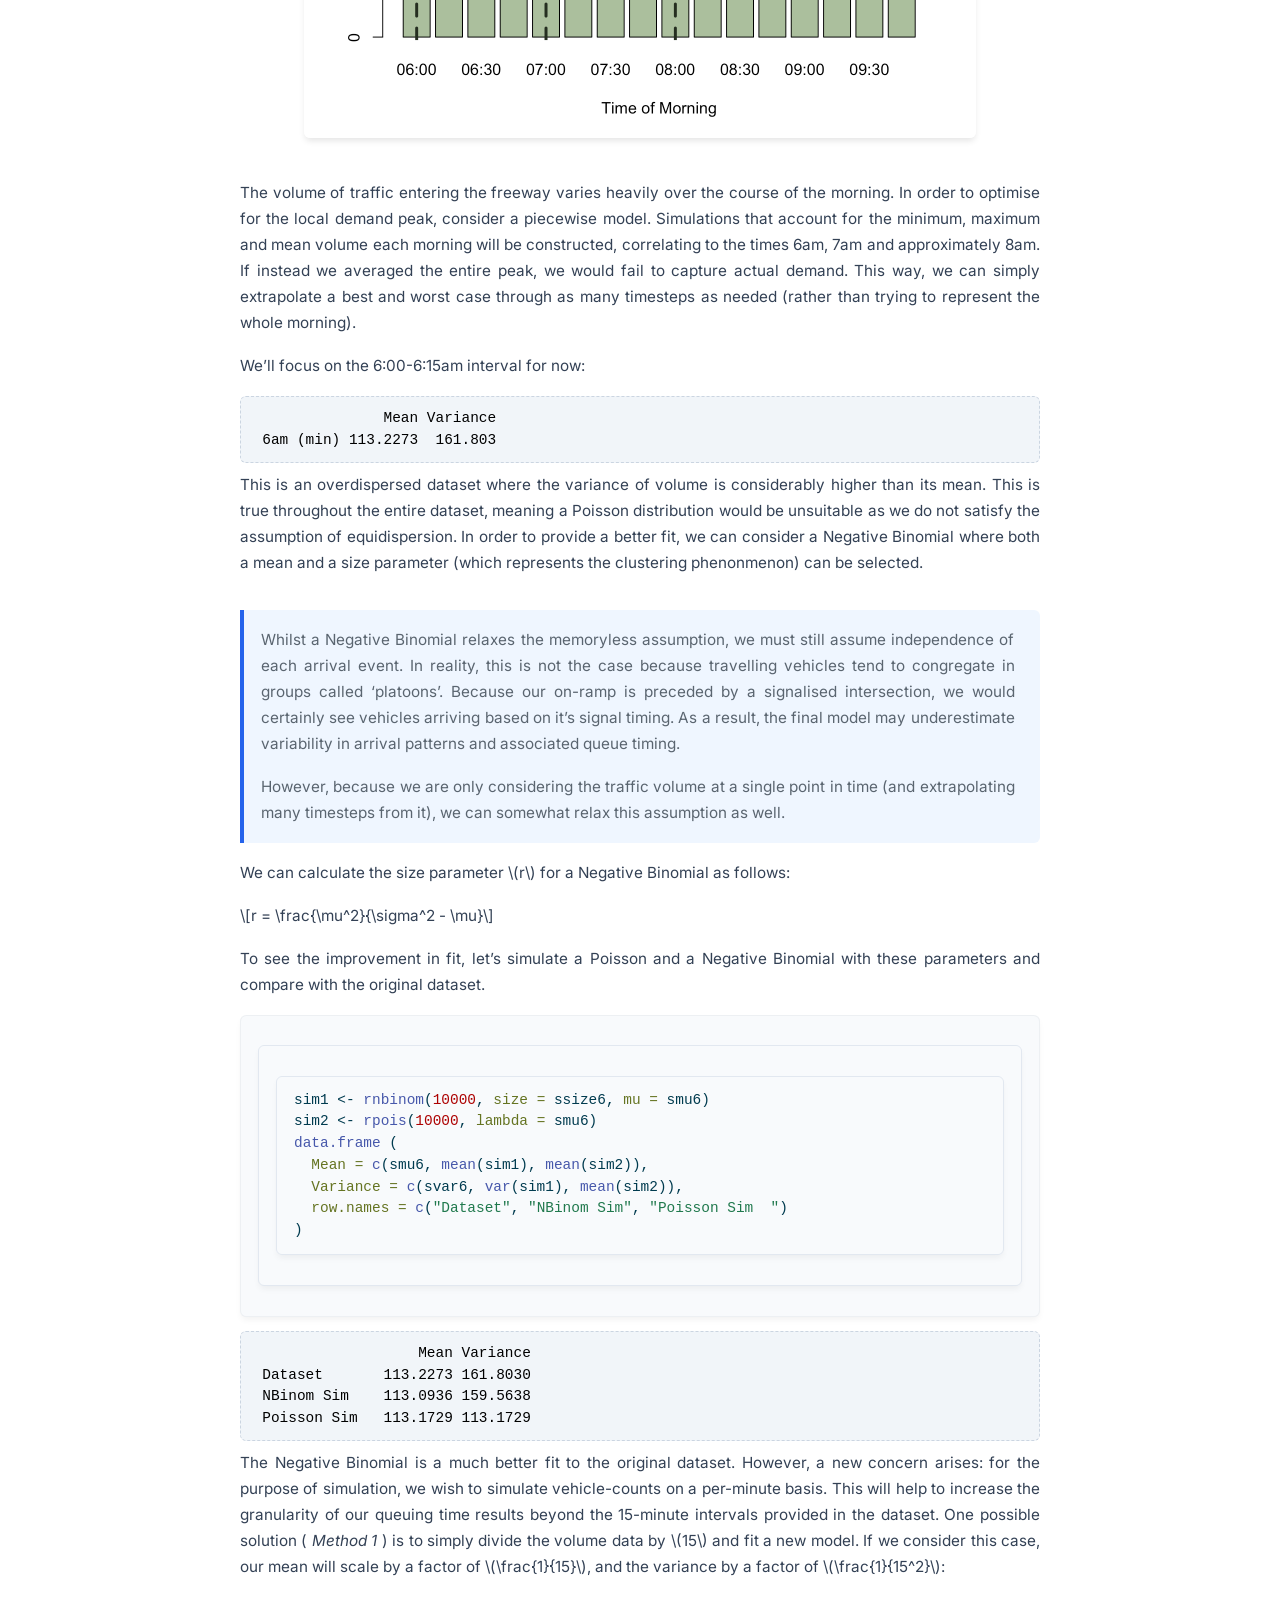
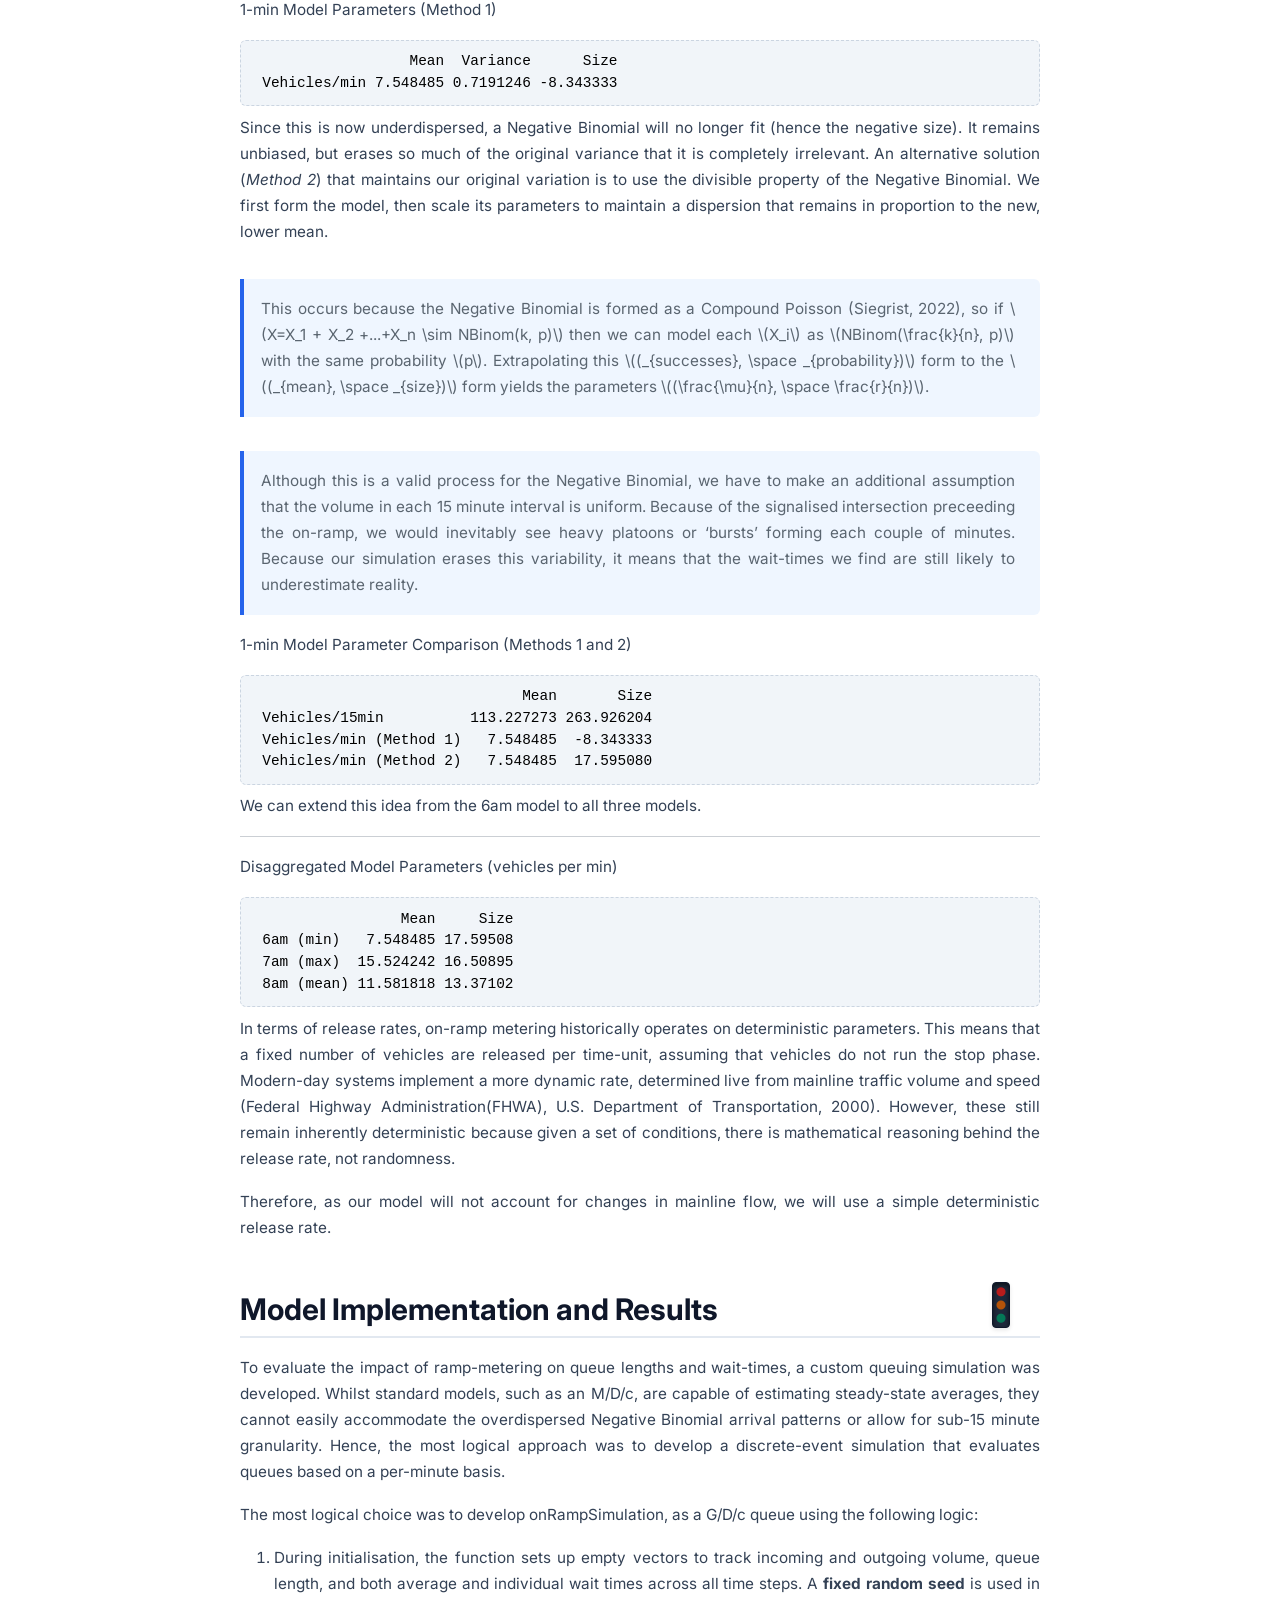
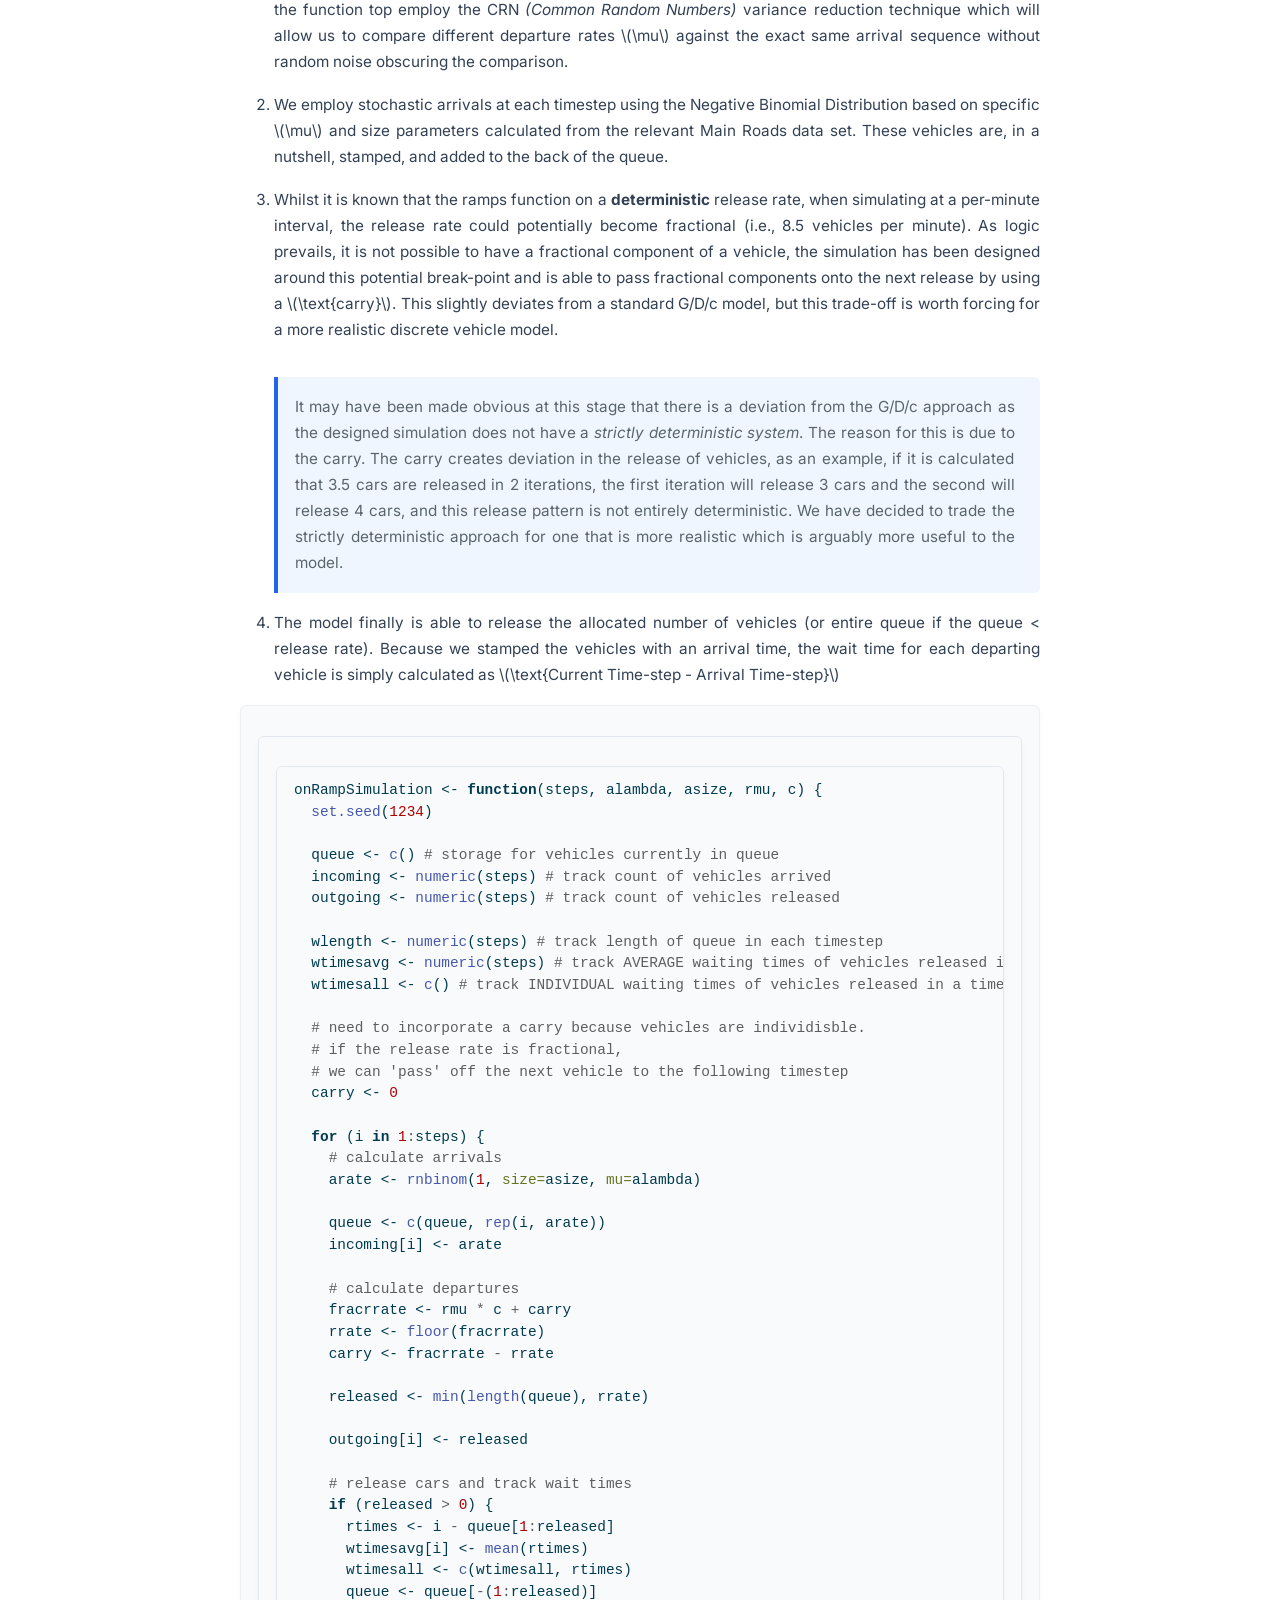
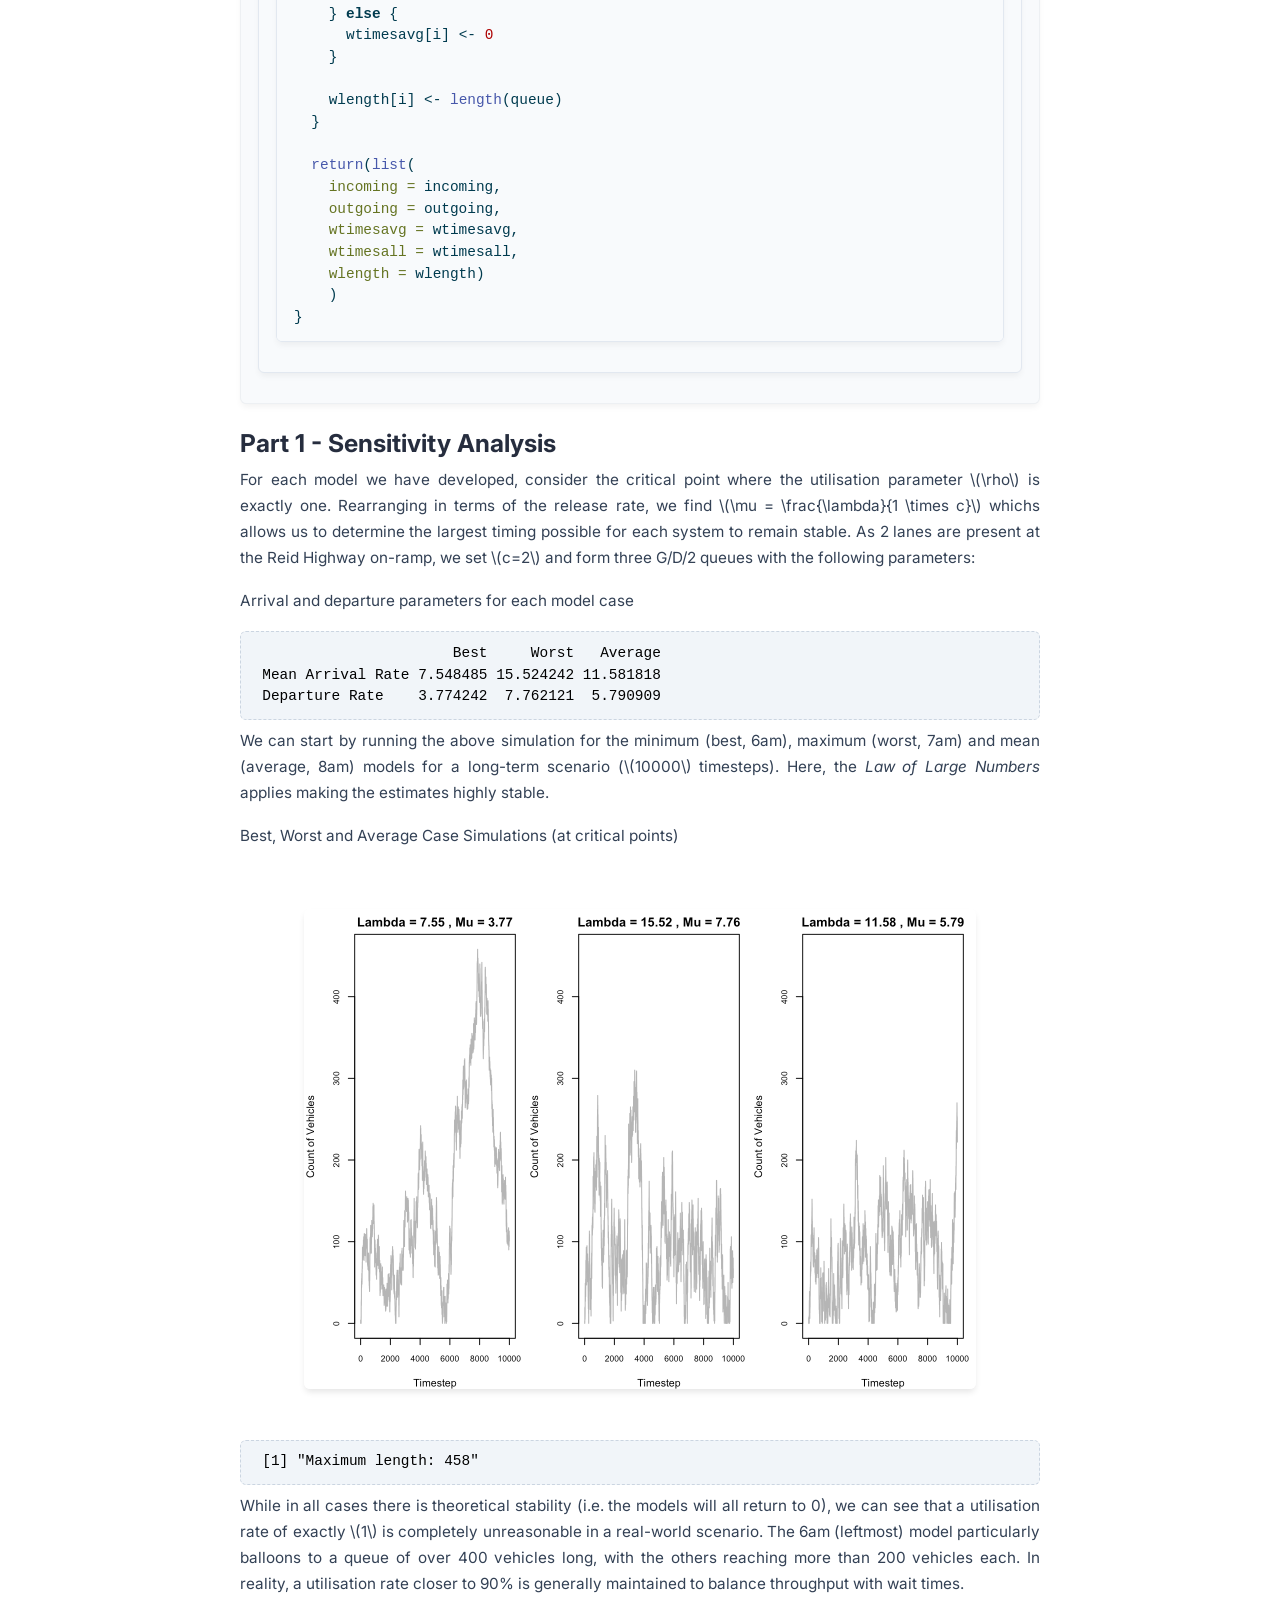
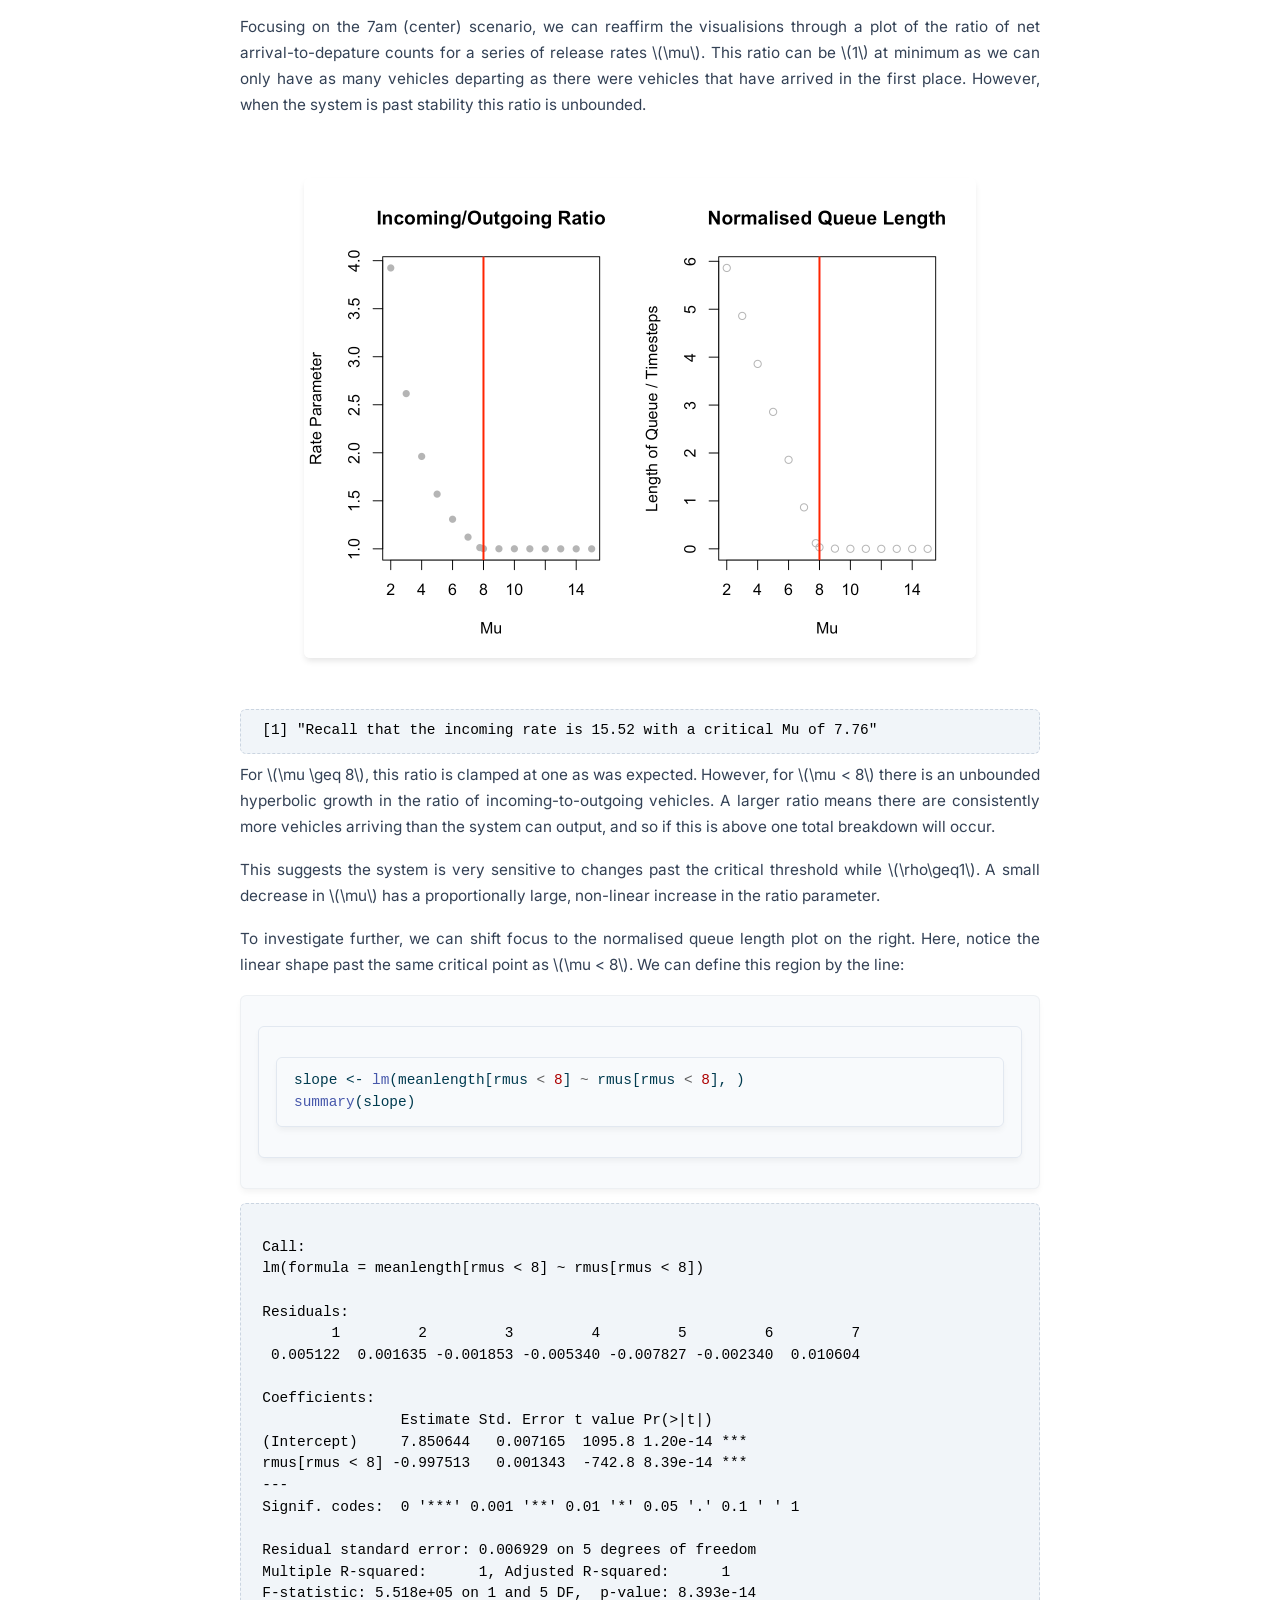
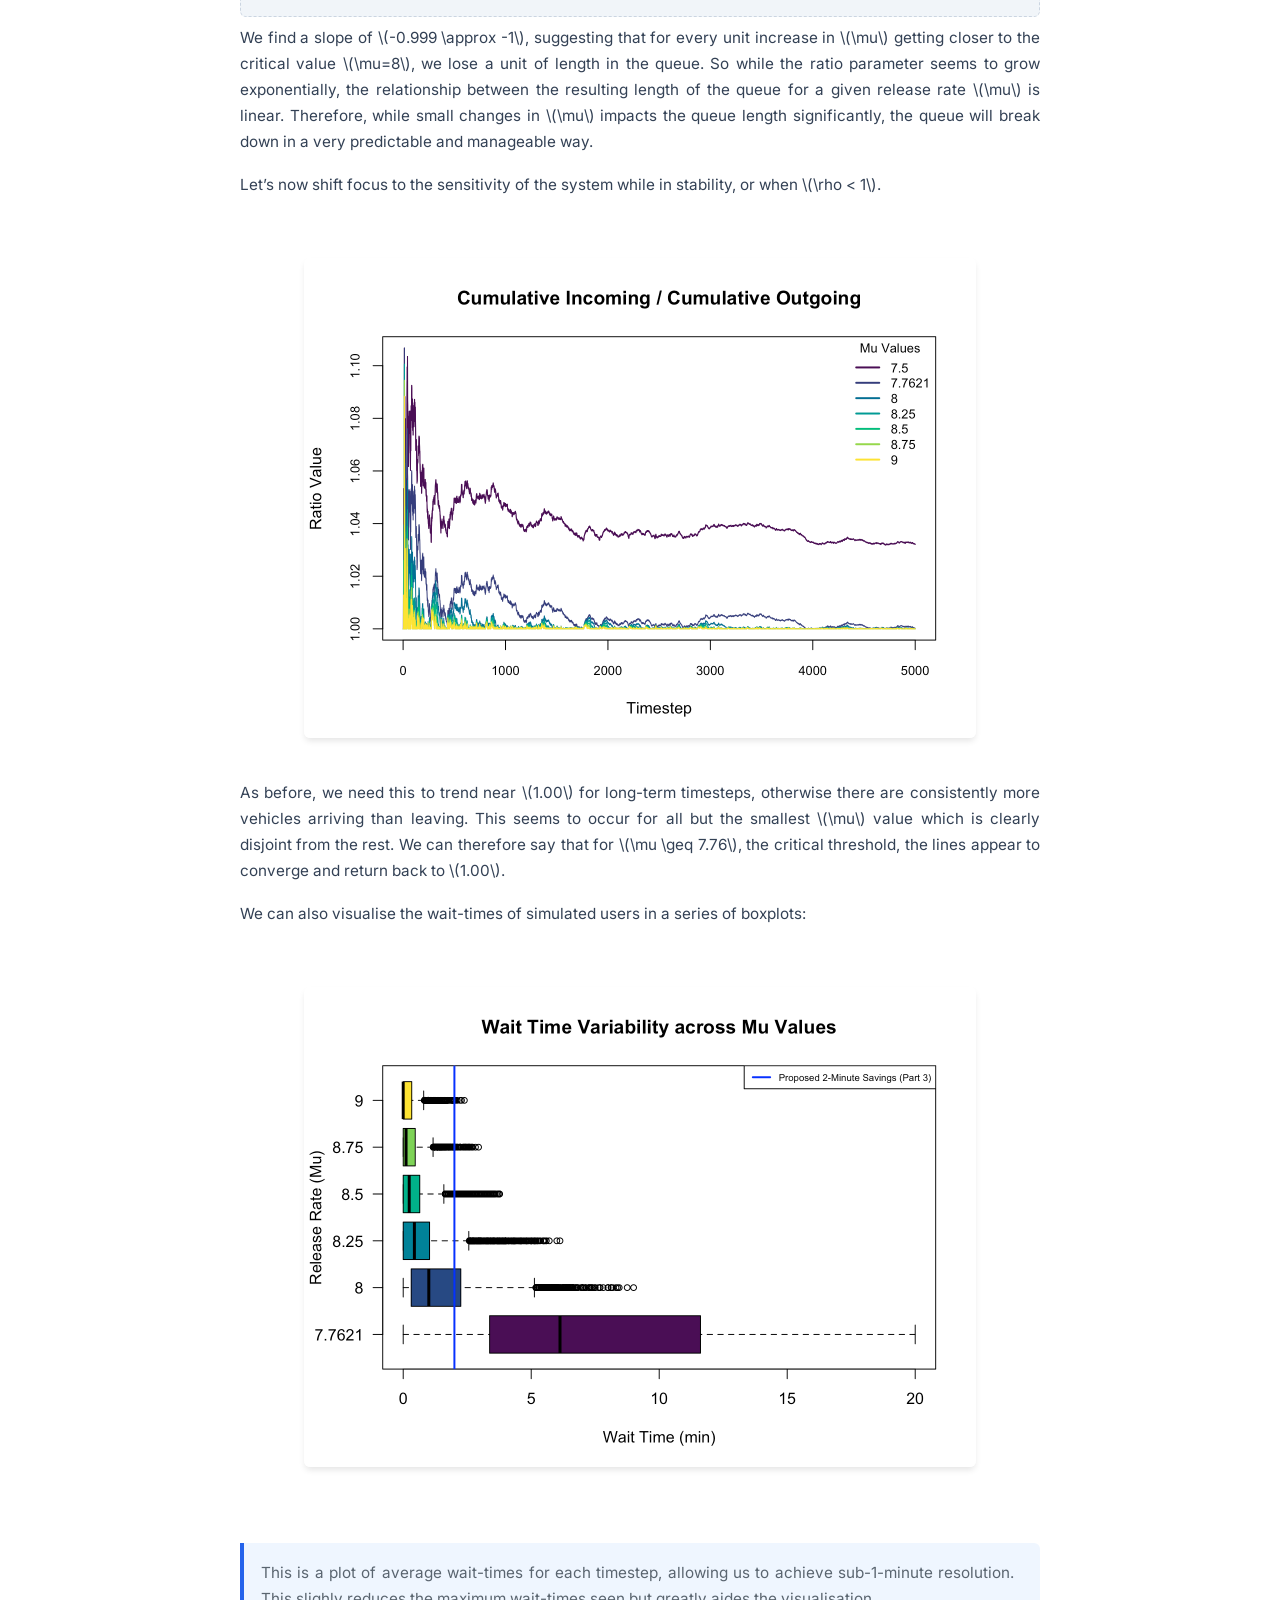
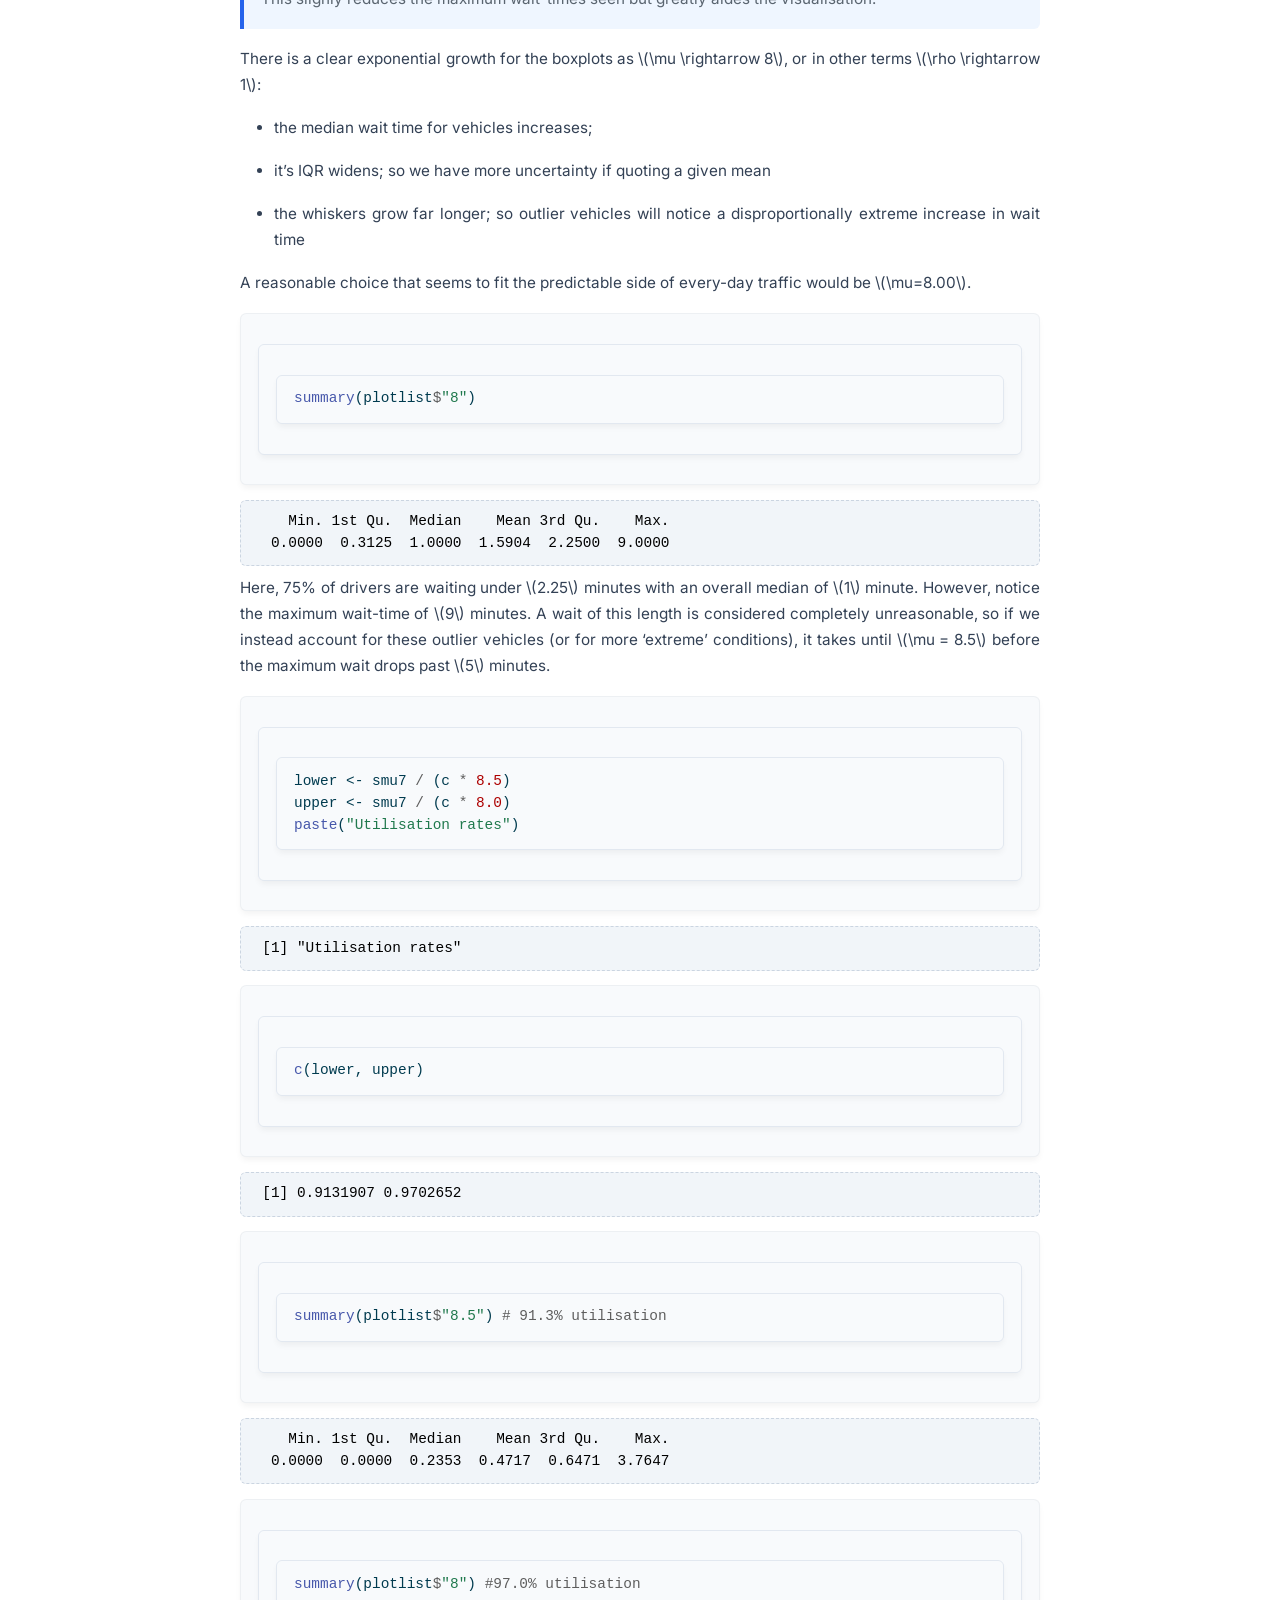
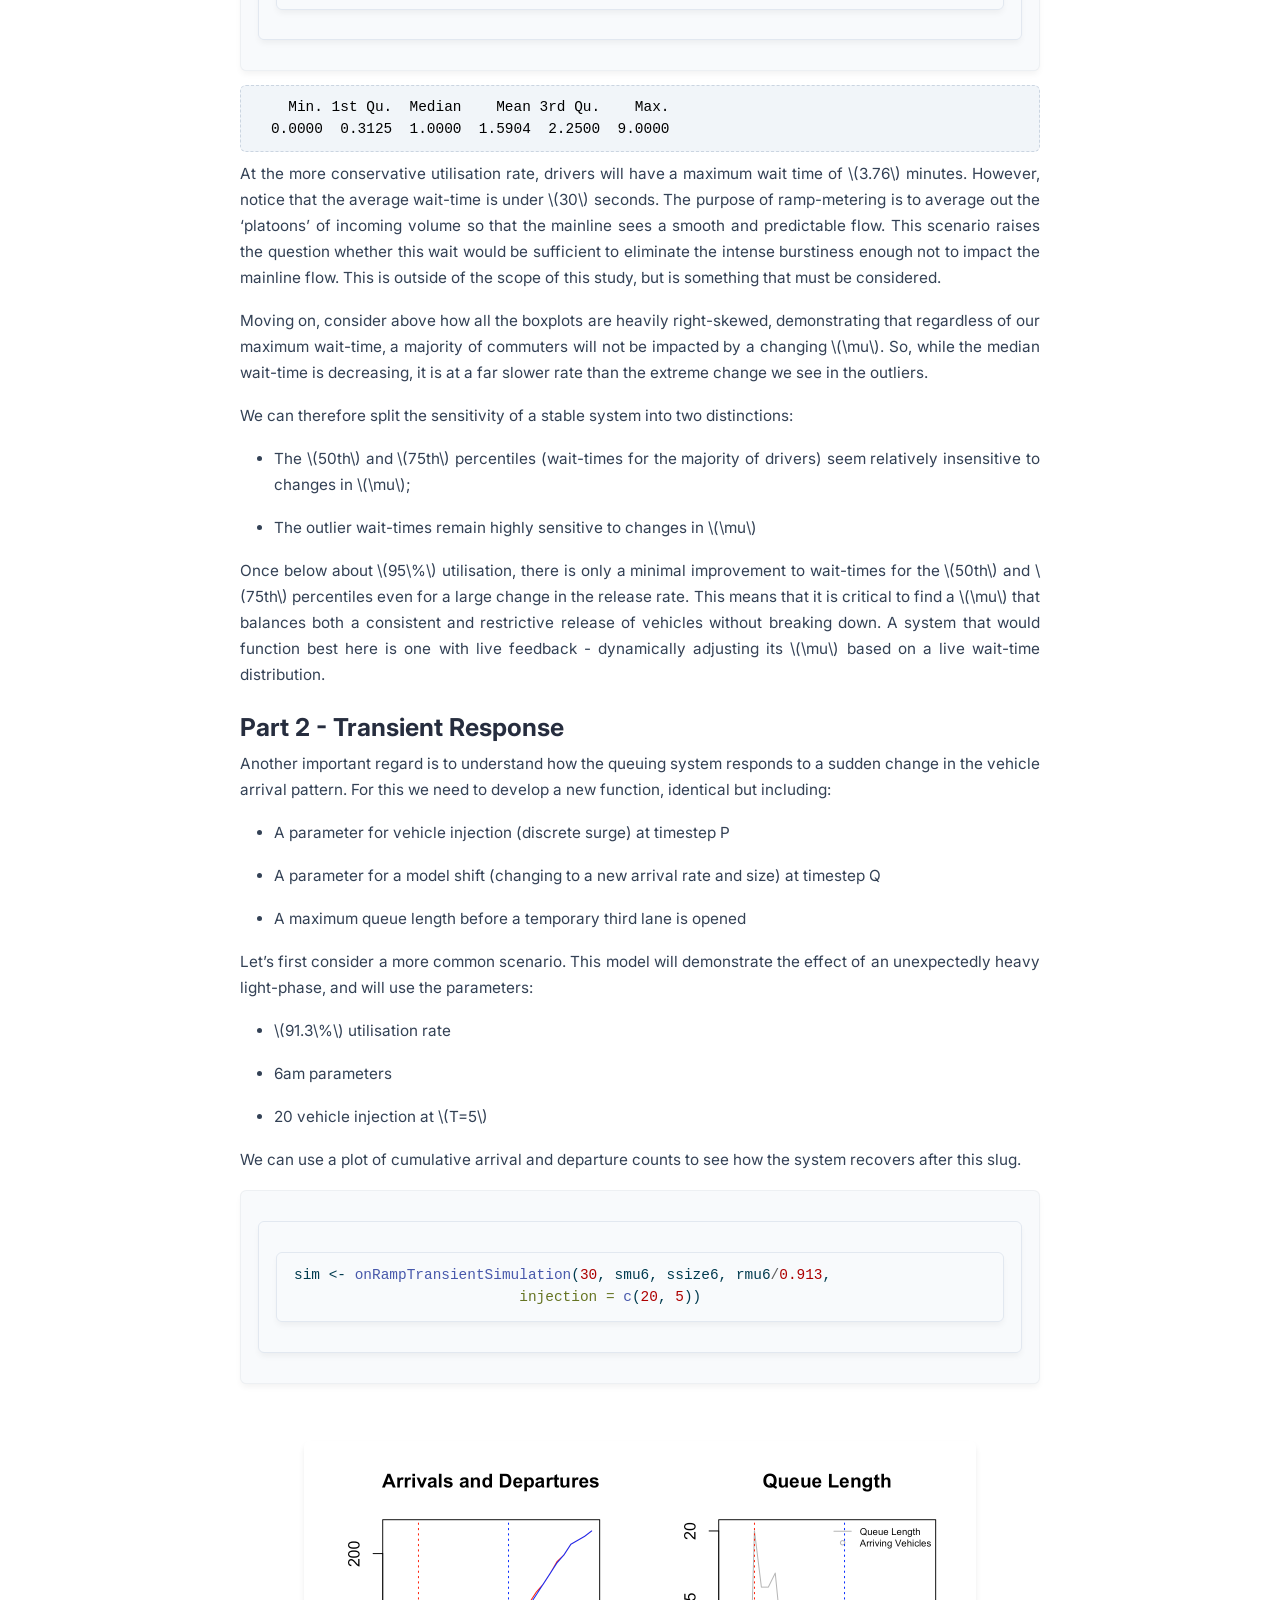
==== commit 6f82cdd0: "intext citations update" ====
--- a/index.html
+++ b/index.html
@@ -291,7 +291,7 @@
 </table>
 <section id="introduction-and-background" class="level2">
 <h2 class="anchored" data-anchor-id="introduction-and-background">Introduction and Background</h2>
-<p>Perth’s freeway network has undergone significant changes in recent years. One of the more controversial upgrades is the Smart Freeways project; a modification which aims to improve travel times of commuters from the city’s outer suburbs heading toward the center. This system has been implemented on both the Kwinana Freeway Northbound and the Mitchell Freeway Southbound, managing traffic flow primarily through digital speed-limit gantries and on-ramp metering. On the Mitchell South, travel times during the morning peak have been reduced by up to seven minutes for trips from Hester Avenue, Clarkson to Vincent Street, Leederville (Main Roads, 2025). Road users further north enjoy these improved speeds as they spend a majority of their journey on the freeway mainline. However, commuters closer to the city are more affected by ramp-metering, since a smaller proportion of their trip occurs on the freeway itself. As a result, some drivers have reported their morning commute times more than doubling in length (ABC, 2025).</p>
+<p>Perth’s freeway network has undergone significant changes in recent years. One of the more controversial upgrades is the Smart Freeways project; a modification which aims to improve travel times of commuters from the city’s outer suburbs heading toward the center. This system has been implemented on both the Kwinana Freeway Northbound and the Mitchell Freeway Southbound, managing traffic flow primarily through digital speed-limit gantries and on-ramp metering. On the Mitchell South, travel times during the morning peak have been reduced by up to seven minutes for trips from Hester Avenue, Clarkson to Vincent Street, Leederville (Main Roads Western Australia, 2025). Road users further north enjoy these improved speeds as they spend a majority of their journey on the freeway mainline. However, commuters closer to the city are more affected by ramp-metering, since a smaller proportion of their trip occurs on the freeway itself. As a result, some drivers have reported their morning commute times more than doubling in length (Burmas, 2025).</p>
 <div class="quarto-figure quarto-figure-center">
 <figure class="figure">
 <div class="quarto-figure quarto-figure-center">
@@ -299,7 +299,7 @@
 <p><a href="https://www.mainroads.wa.gov.au/4a44ed/globalassets/technical-commercial/technical-library/its/how-do-ramp-signals-work.pdf"><img src="rampsignal.png" class="img-fluid quarto-figure quarto-figure-center figure-img"></a></p>
 </figure>
 </div>
-<figcaption>Ramp Signals - Main Roads (2025)</figcaption>
+<figcaption>Ramp Signals - (Main Roads Western Australia, n.d.)</figcaption>
 </figure>
 </div>
 <p>This study will focus on the interchange between Reid Highway and the Mitchell Freeway southbound. This is a critical link in Perth’s north-west suburbs, as it represents the only highway–freeway interchange in the area and is important in the movement of both people and goods each day.</p>
@@ -310,11 +310,11 @@
 <p><a href="https://earth.google.com/web/@-31.85633299,115.80041978,21.42114135a,2050.6019463d,35y,-0h,0t,0r/data=CgRCAggBOgMKATBCAggASg0I____________ARAA"><img src="reidwhy%20(2).gif" class="img-fluid quarto-figure quarto-figure-center figure-img"></a></p>
 </figure>
 </div>
-<figcaption>Reid Hwy / Mitchell Fwy Interchange - Google Maps (2022)</figcaption>
+<figcaption>Reid Hwy / Mitchell Fwy Interchange - (Google Maps, 2022)</figcaption>
 </figure>
 </div>
 <p>The aim of this study is to determine whether the reported improvements in mainline travel times are offset by increased queuing times for users of this interchange. This will be evaluated by developing a queuing model based on historical traffic data, allowing a comparison of the time spent waiting to enter the freeway with previously reported savings. We will additionally perform parameter optimisation to minimise timing while maintaining stability of the system. For this, it is important to understand the background of stability for a model.</p>
-<p>A queuing system with <span class="math inline">\(c\)</span> lanes is stable (i.e.&nbsp;has a controllable load) if its utilisation rate <span class="math inline">\(\rho = \frac{\lambda}{c \times \mu}\)</span> is less than <span class="math inline">\(1\)</span>, where <span class="math inline">\(\lambda\)</span> and <span class="math inline">\(\mu\)</span> refer to the mean arrival and departure rates respectively (Righini, 2020). In terms of ramp-metering, this utilisation rate is typically maintained in a range below capacity as a means of risk aversion, or avoiding a total breakdown of the queue system (Levinson, 2021).</p>
+<p>A queuing system with <span class="math inline">\(c\)</span> lanes is stable (i.e.&nbsp;has a controllable load) if its utilisation rate <span class="math inline">\(\rho = \frac{\lambda}{c \times \mu}\)</span> is less than <span class="math inline">\(1\)</span>, where <span class="math inline">\(\lambda\)</span> and <span class="math inline">\(\mu\)</span> refer to the mean arrival and departure rates respectively (Righini, 2020). In terms of ramp-metering, this utilisation rate is typically maintained in a range below capacity as a means of risk aversion, or avoiding a total breakdown of the queue system (Levinson et al, 2021).</p>
 </section>
 <section id="methodology" class="level2">
 <h2 class="anchored" data-anchor-id="methodology">Methodology</h2>
@@ -375,8 +375,8 @@
 <div class="cell-output cell-output-stdout">
 <pre><code>                  Mean Variance
 Dataset       113.2273 161.8030
-NBinom Sim    113.2479 163.5174
-Poisson Sim   112.9540 112.9540</code></pre>
+NBinom Sim    113.0936 159.5638
+Poisson Sim   113.1729 113.1729</code></pre>
 </div>
 </div>
 <p>The Negative Binomial is a much better fit to the original dataset. However, a new concern arises: for the purpose of simulation, we wish to simulate vehicle-counts on a per-minute basis. This will help to increase the granularity of our queuing time results beyond the 15-minute intervals provided in the dataset. One possible solution ( <em>Method 1</em> ) is to simply divide the volume data by <span class="math inline">\(15\)</span> and fit a new model. If we consider this case, our mean will scale by a factor of <span class="math inline">\(\frac{1}{15}\)</span>, and the variance by a factor of <span class="math inline">\(\frac{1}{15^2}\)</span>:</p>
@@ -420,12 +420,11 @@
 8am (mean) 11.581818 13.37102</code></pre>
 </div>
 </div>
-<p>In terms of release rates, on-ramp metering historically operates on deterministic parameters. This means that a fixed number of vehicles are released per time-unit, assuming that vehicles do not run the stop phase. Modern-day systems implement a more dynamic rate, determined live from mainline traffic volume and speed (Dot.gov, 2000). However, these still remain inherently deterministic because given a set of conditions, there is mathematical reasoning behind the release rate, not randomness.</p>
+<p>In terms of release rates, on-ramp metering historically operates on deterministic parameters. This means that a fixed number of vehicles are released per time-unit, assuming that vehicles do not run the stop phase. Modern-day systems implement a more dynamic rate, determined live from mainline traffic volume and speed (Federal Highway Administration(FHWA), U.S. Department of Transportation, 2000). However, these still remain inherently deterministic because given a set of conditions, there is mathematical reasoning behind the release rate, not randomness.</p>
 <p>Therefore, as our model will not account for changes in mainline flow, we will use a simple deterministic release rate.</p>
 </section>
 <section id="model-implementation-and-results" class="level2">
 <h2 class="anchored" data-anchor-id="model-implementation-and-results">Model Implementation and Results</h2>
-<!--Added a quick description of the simulation function and reworded the first bit of this section. -->
 <p>To evaluate the impact of ramp-metering on queue lengths and wait-times, a custom queuing simulation was developed. Whilst standard models, such as an M/D/c, are capable of estimating steady-state averages, they cannot easily accommodate the overdispersed Negative Binomial arrival patterns or allow for sub-15 minute granularity. Hence, the most logical approach was to develop a discrete-event simulation that evaluates queues based on a per-minute basis.</p>
 <p>The most logical choice was to develop onRampSimulation, as a G/D/c queue using the following logic:</p>
 <ol type="1">
@@ -732,7 +731,7 @@
 <p><a href="https://youtu.be/5A-NmsAEw_I?si=w6UCZaLtpdHFNQ7i&amp;t=16"><img src="spillback-mainroads.png" class="img-fluid quarto-figure quarto-figure-center figure-img"></a></p>
 </figure>
 </div>
-<figcaption>Example of Spillback - Main Roads (2025)</figcaption>
+<figcaption>Example of Spillback - (Main Roads Western Australia, 2024)</figcaption>
 </figure>
 </div>
 <p>According to Google Earth, the length of road preceding the on-ramp signal is:</p>
@@ -740,7 +739,7 @@
 <li><p>Single lane: 330m, and</p></li>
 <li><p>Double lane: 120m</p></li>
 </ul>
-<p>We can also source an effective 8.5m length for a queued passenger vehicle (Main Roads, 2018), accounting for both the length of the vehicle and a gap infront. This leads to a total capacity of <span class="math inline">\(\frac{330+120 \times 2}{8.5}\approx67\)</span> vehicles before spillback occurs.</p>
+<p>We can also source an effective 8.5m length for a queued passenger vehicle (Main Roads Western Australia, 2018), accounting for both the length of the vehicle and a gap infront. This leads to a total capacity of <span class="math inline">\(\frac{330+120 \times 2}{8.5}\approx67\)</span> vehicles before spillback occurs.</p>
 <p>Consider two models with the following parameters:</p>
 <ol type="1">
 <li><p><span class="math inline">\(91.3\%\)</span> and <span class="math inline">\(97.1\%\)</span> utilisation rates</p></li>
@@ -833,6 +832,7 @@
 <p>Siegrist, K. (2020, May 5). <em>5.4: Infinitely Divisible Distributions</em>. Statistics LibreTexts; Creative Commons. <a href="https://stats.libretexts.org/Bookshelves/Probability_Theory/Probability_Mathematical_Statistics_and_Stochastic_Processes_(Siegrist)/05%3A_Special_Distributions/5.04%3A_Infinitely_Divisible_Distributions" class="uri">https://stats.libretexts.org/Bookshelves/Probability_Theory/Probability_Mathematical_Statistics_and_Stochastic_Processes_(Siegrist)/05%3A_Special_Distributions/5.04%3A_Infinitely_Divisible_Distributions</a></p>
 <p>The Government of Western Australia. (2018). <em>Traffic Control -Avoiding End of Queue Collisions on High Speed Roads</em>. <a href="https://www.mainroads.wa.gov.au/494be1/globalassets/technical-commercial/working-on-roads/traffic-management/factsheet-avoiding-end-of-queue-collisions.pdf" class="uri">https://www.mainroads.wa.gov.au/494be1/globalassets/technical-commercial/working-on-roads/traffic-management/factsheet-avoiding-end-of-queue-collisions.pdf</a></p>
 <p>US Department of Transportation. (2000). <em>Ramp Metering: A Proven, Cost-Effective Operational Strategy - APrimer: 1. Overview of Ramp Metering</em>. Dot.gov; FHWA. <a href="https://ops.fhwa.dot.gov/publications/fhwahop14020/sec1.htm" class="uri">https://ops.fhwa.dot.gov/publications/fhwahop14020/sec1.htm</a></p>
+<p>Righini, G. (2020). Introduction Probability distributions Birth-and-death process Results for some queuing systems Queuing systems design Queuing theory. In <em>University of Milan</em>. University of Milan. <a href="https://homes.di.unimi.it/righini/Didattica/Logistica/MaterialeLog/S4%20-%20Queuing%20theory.pdf" class="uri">https://homes.di.unimi.it/righini/Didattica/Logistica/MaterialeLog/S4%20-%20Queuing%20theory.pdf</a></p>
 <script>
   document.addEventListener("DOMContentLoaded", function() {
     let ticking = false;
--- a/styles.css
+++ b/styles.css
@@ -101,7 +101,7 @@
 h1.title {
   font-family: 'Montserrat', sans-serif !important;
   font-style: italic;
-  font-size: 3.5rem; 
+  font-size: 2.3rem; 
   text-align: left;
   letter-spacing: -1px;
   margin-bottom: 1.5rem;
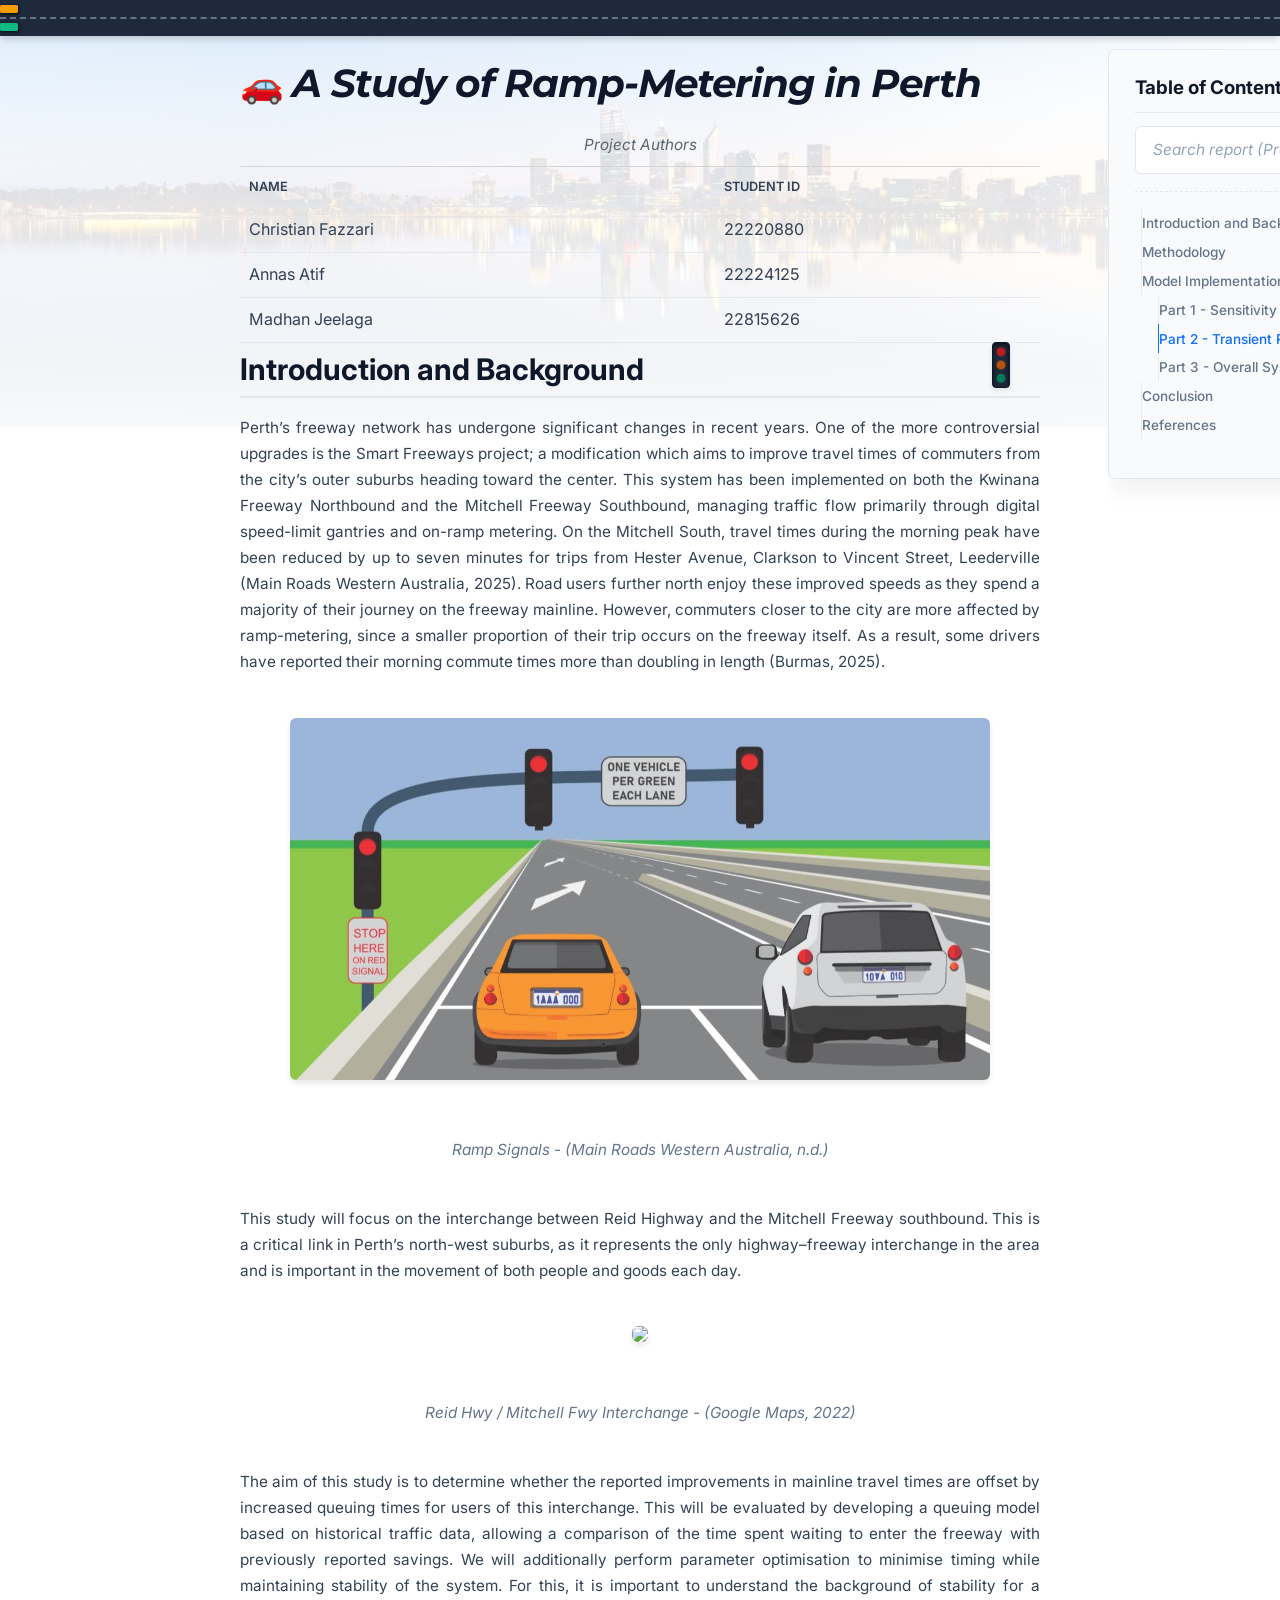
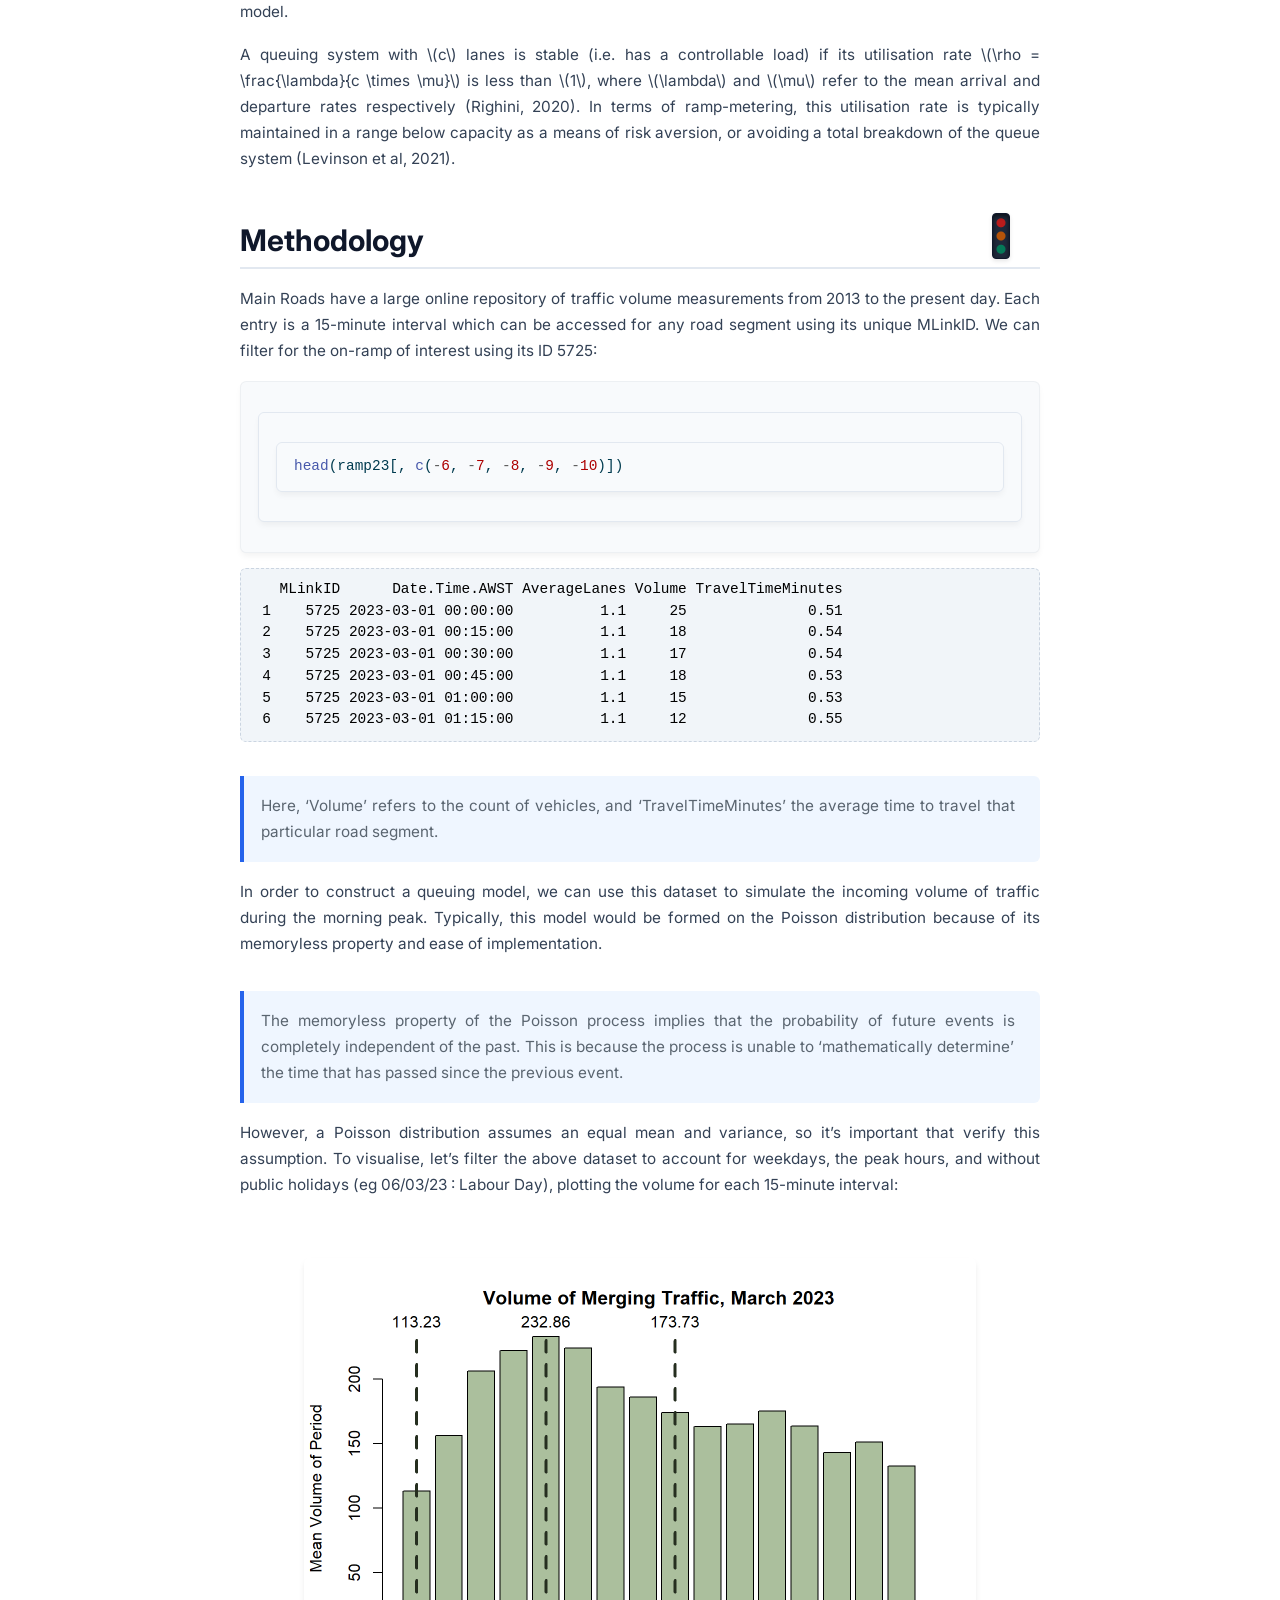
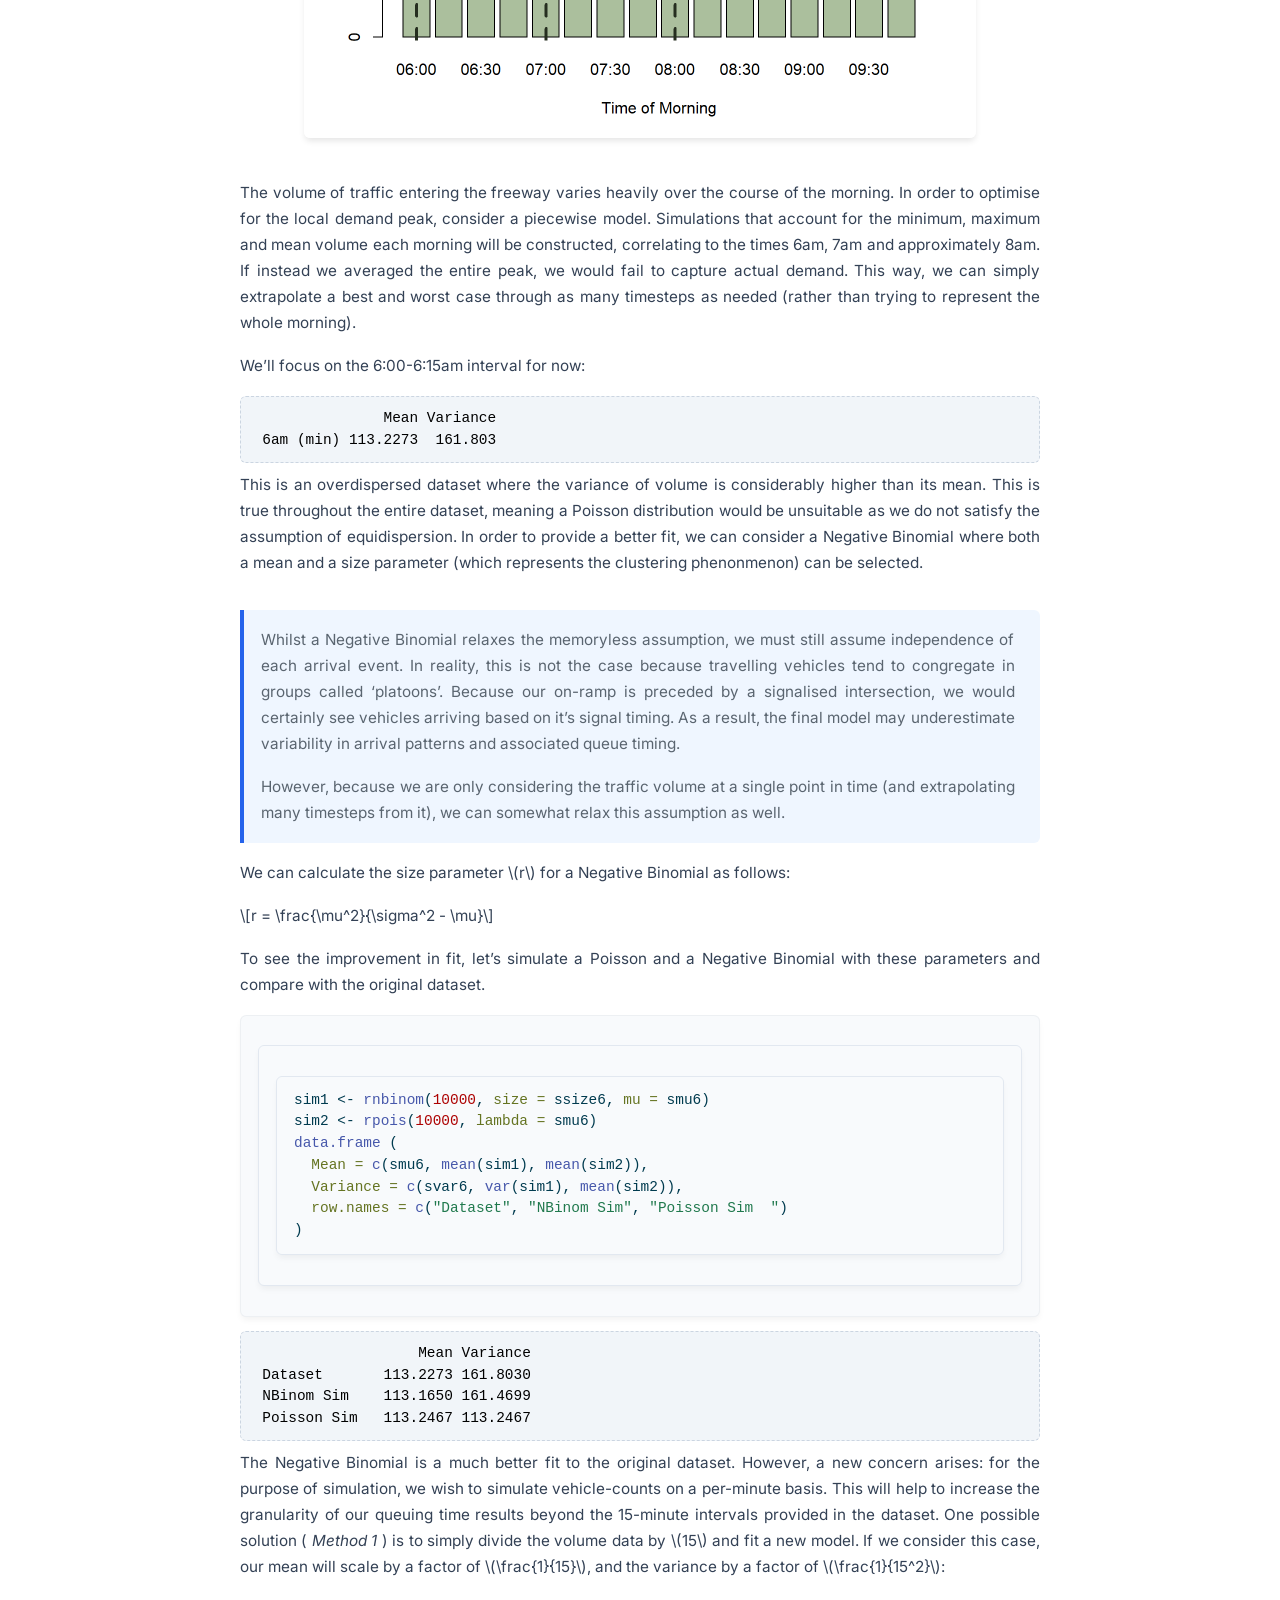
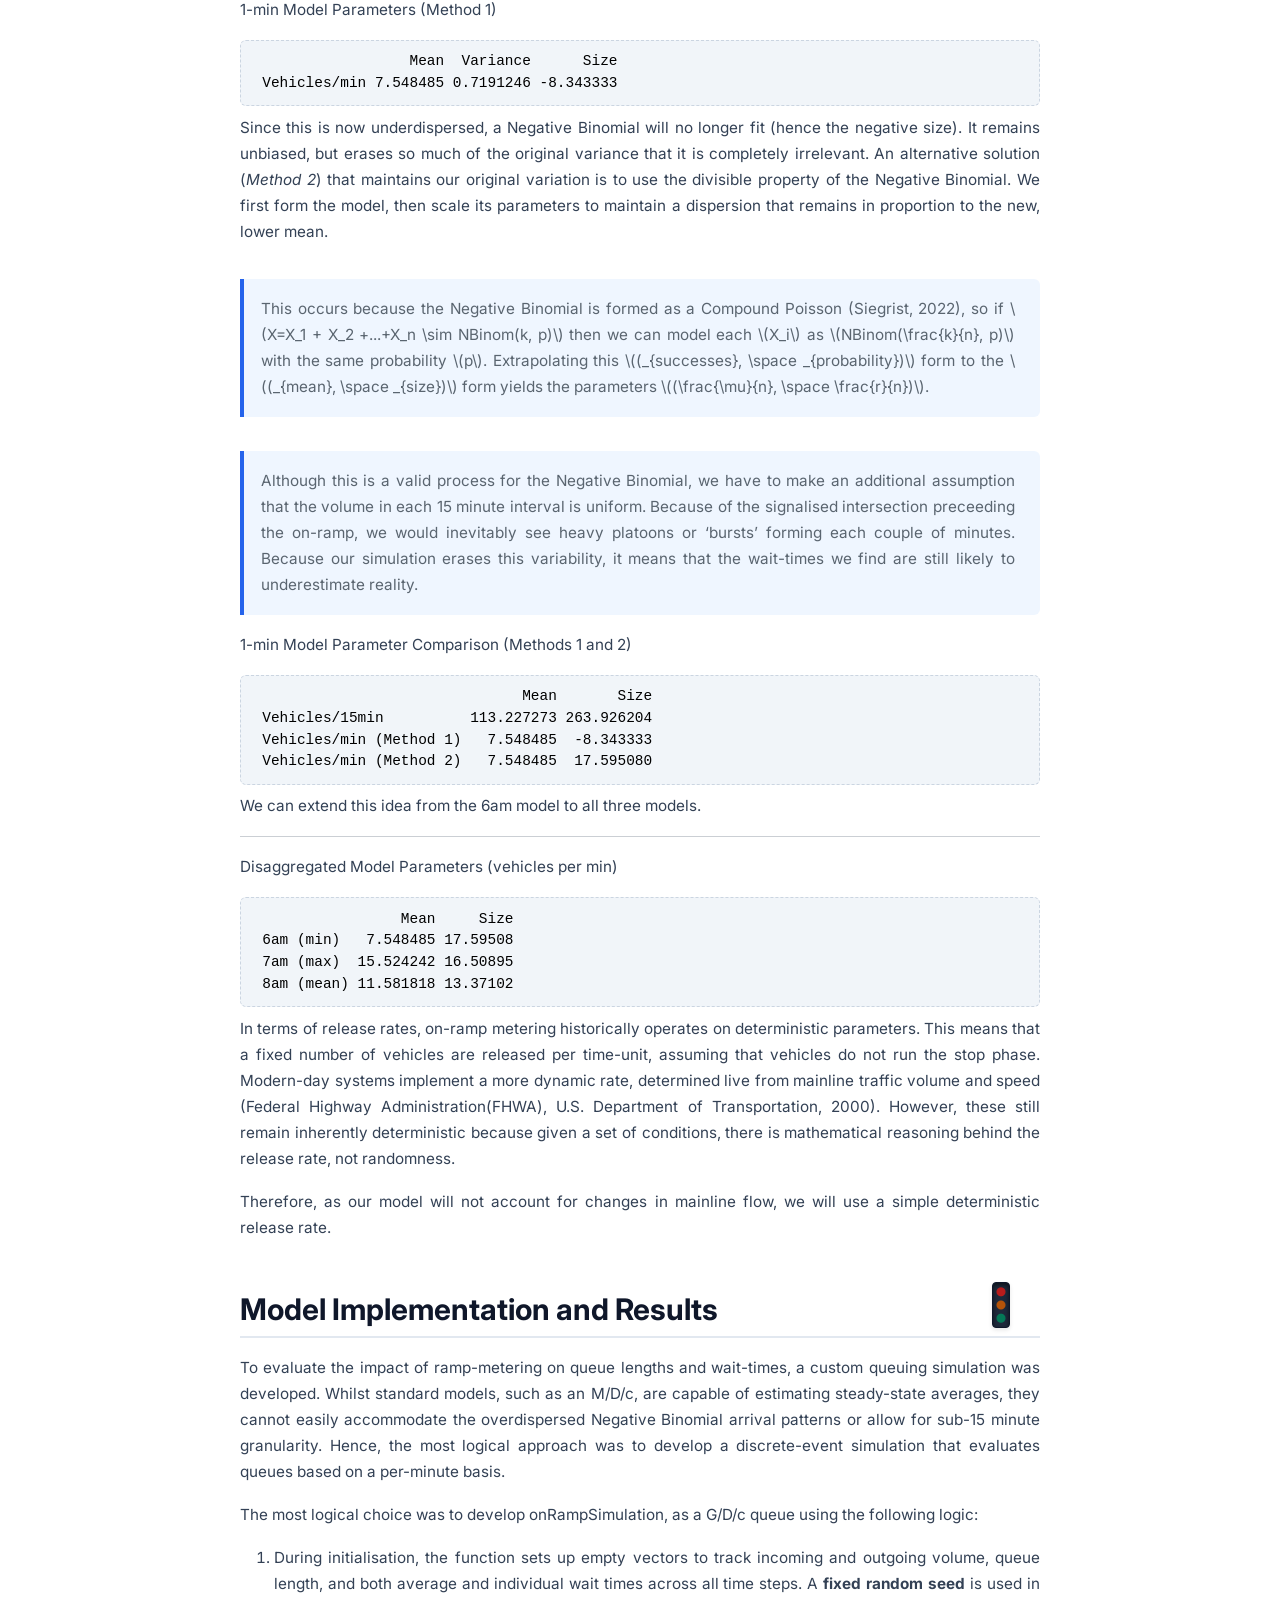
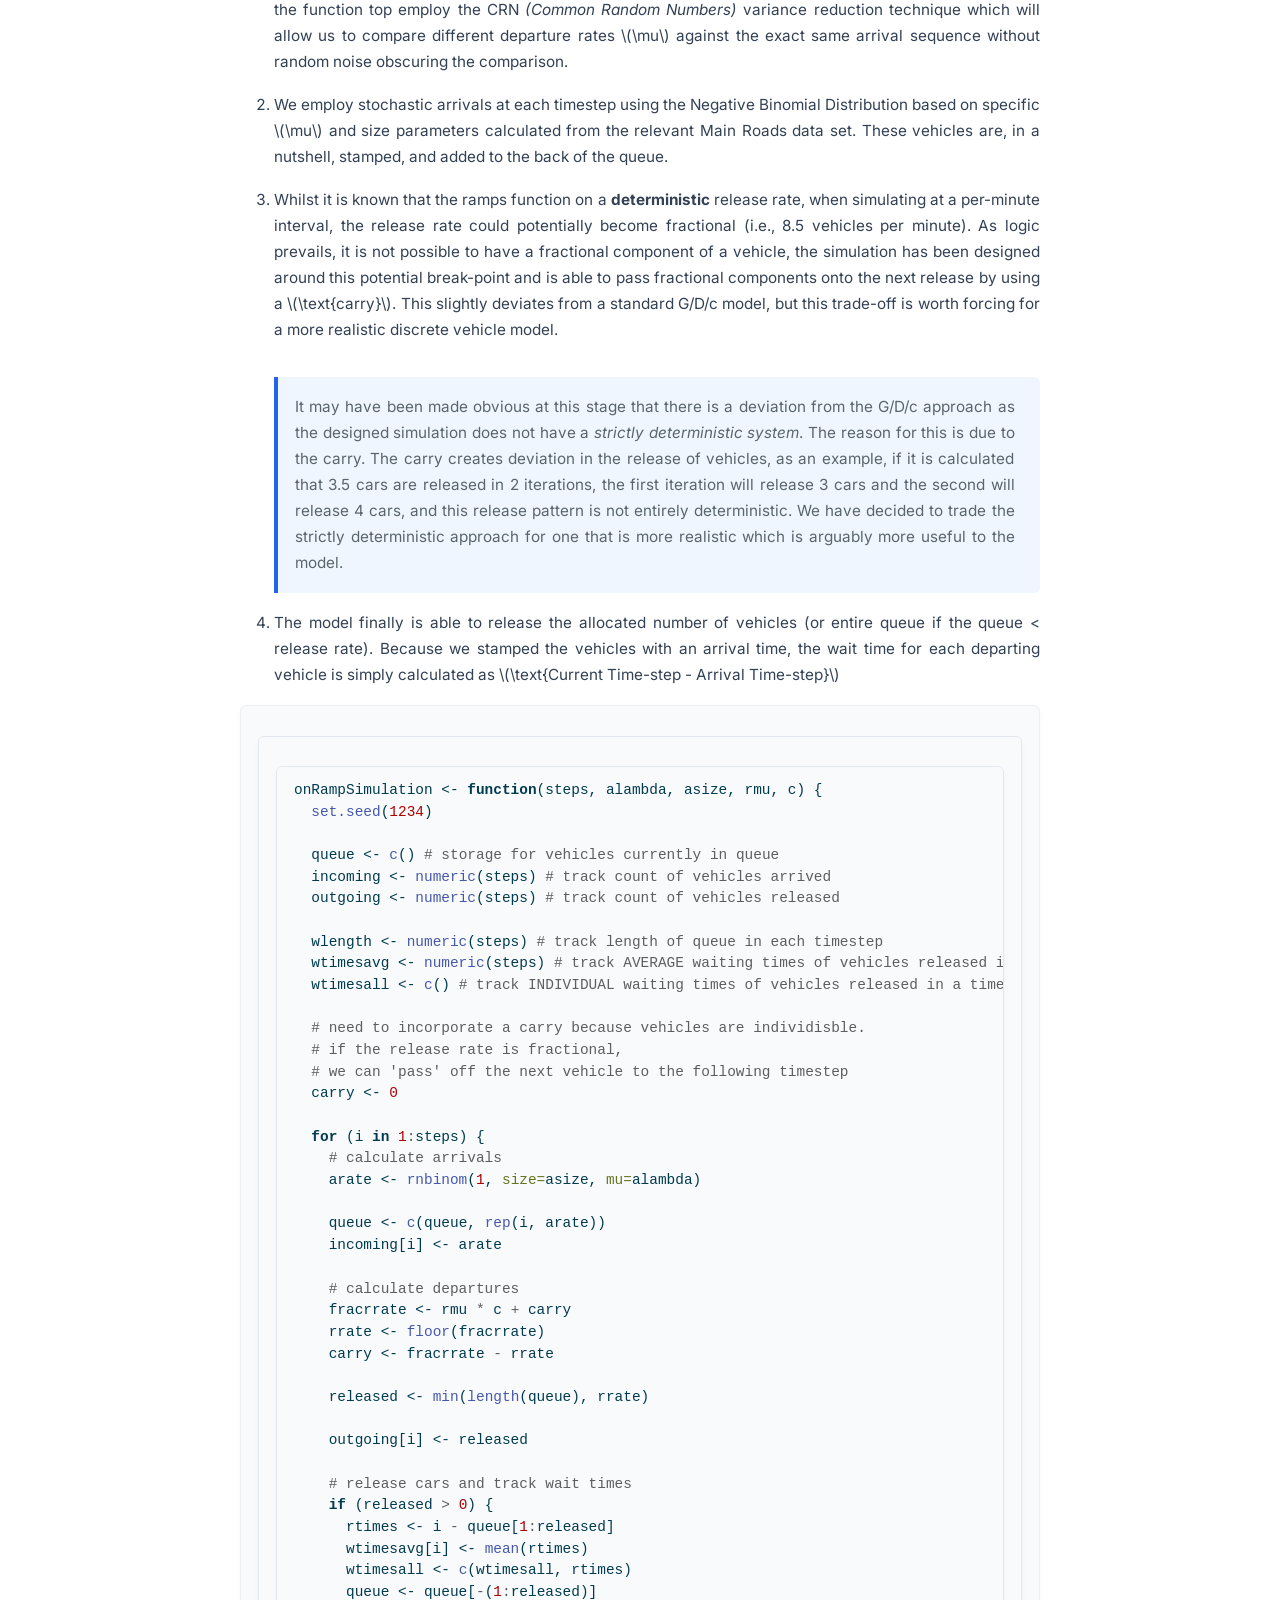
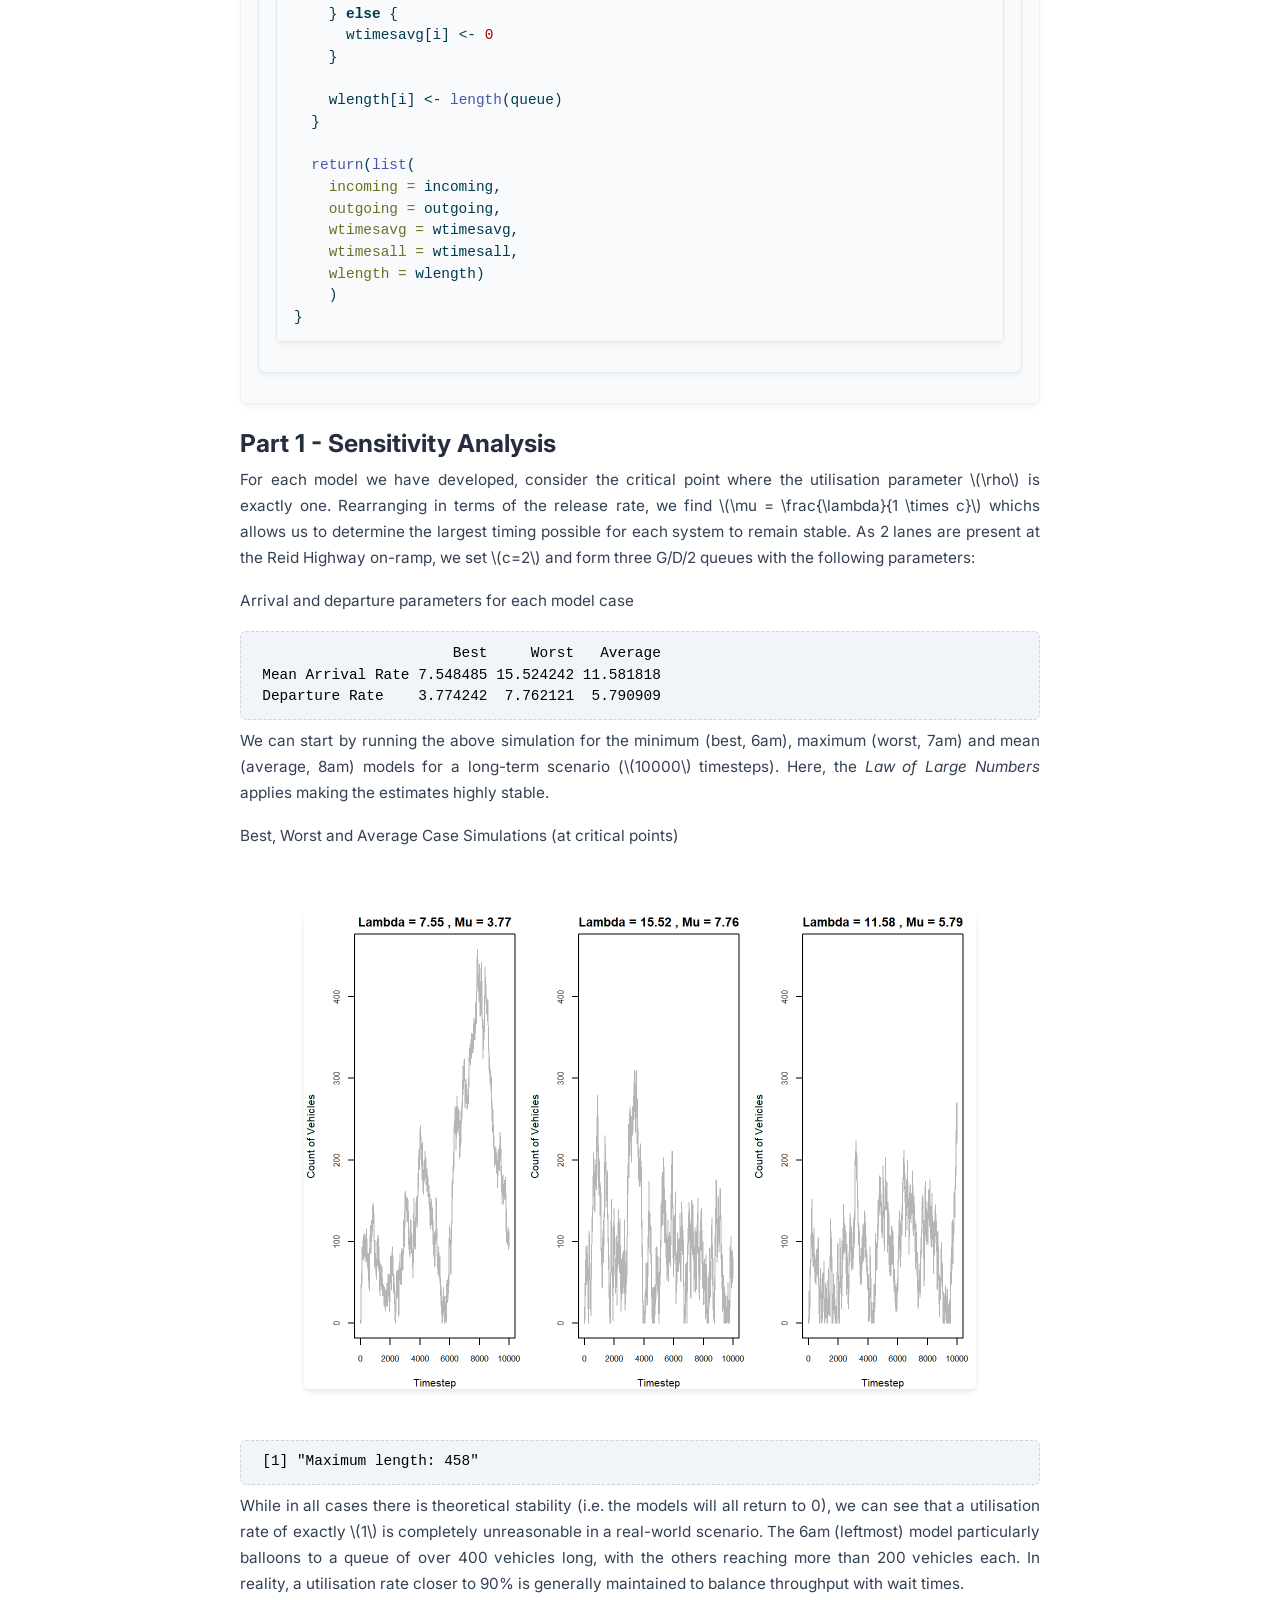
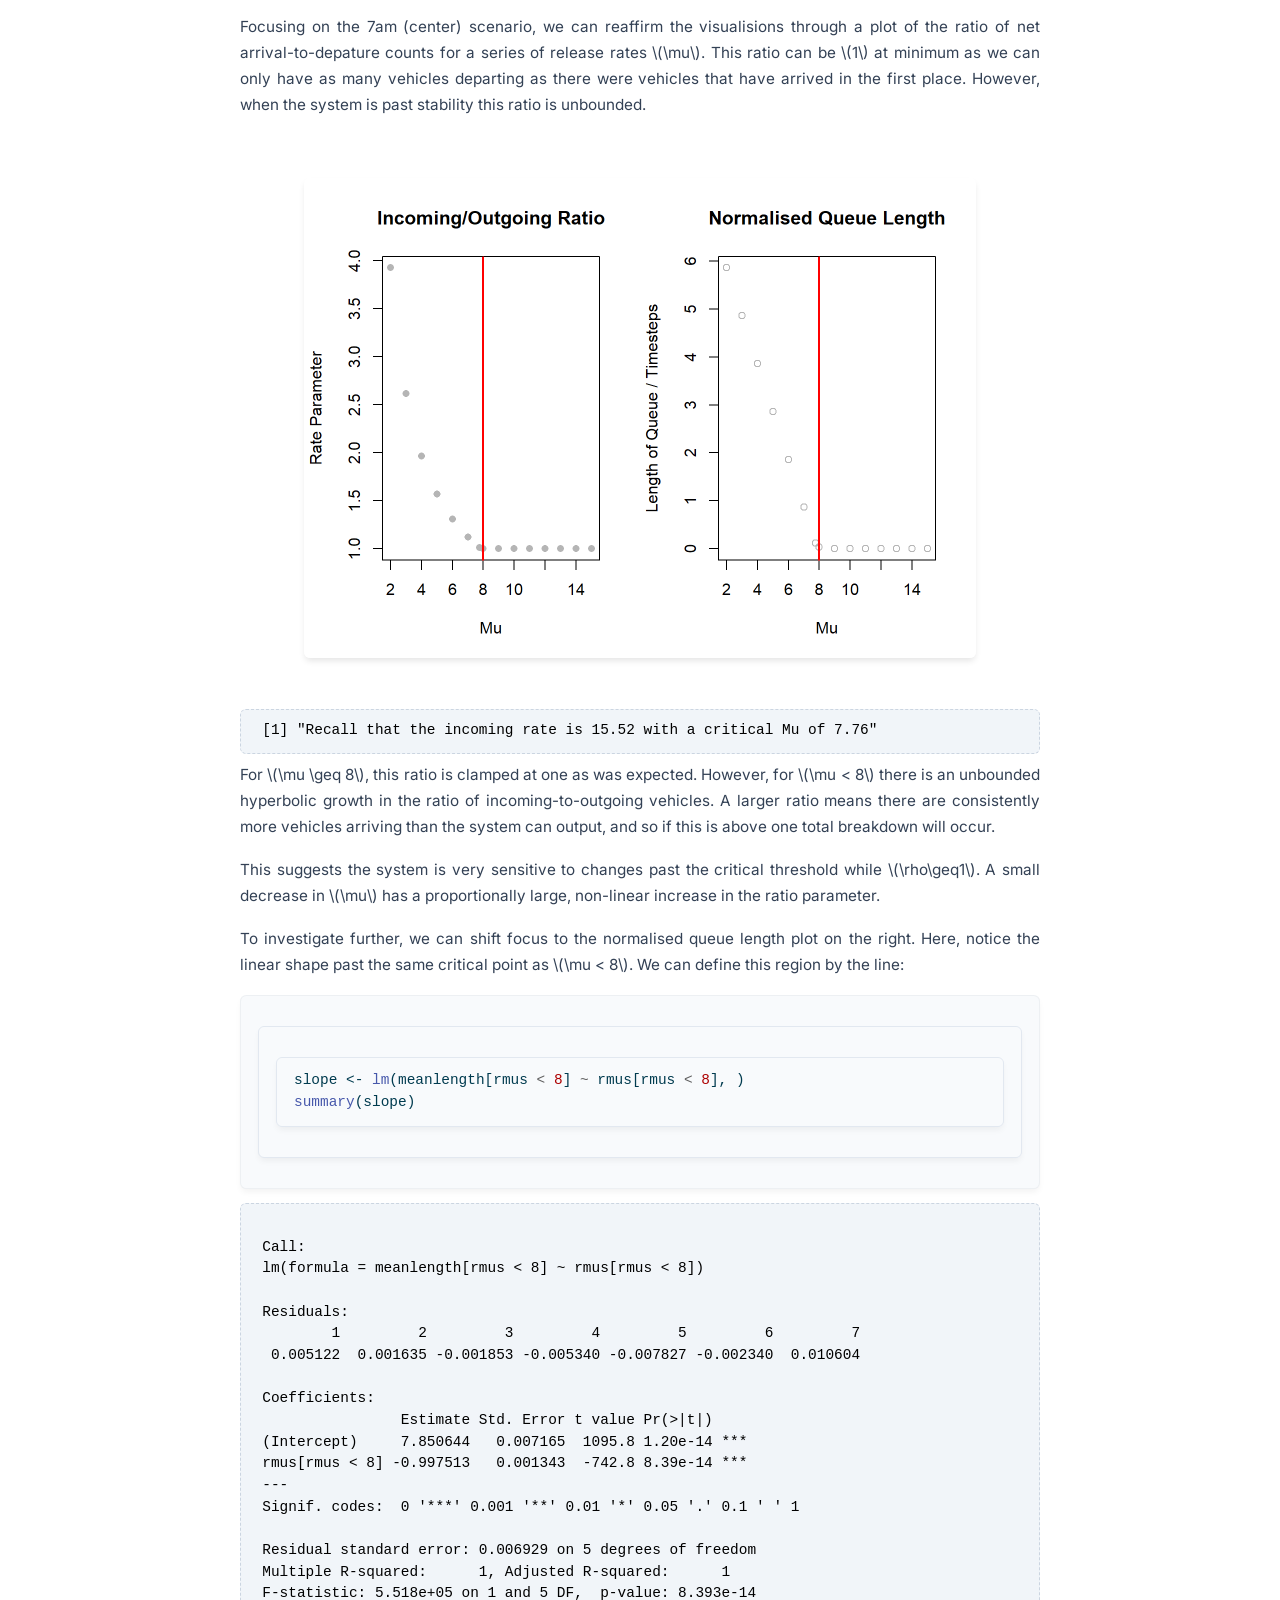
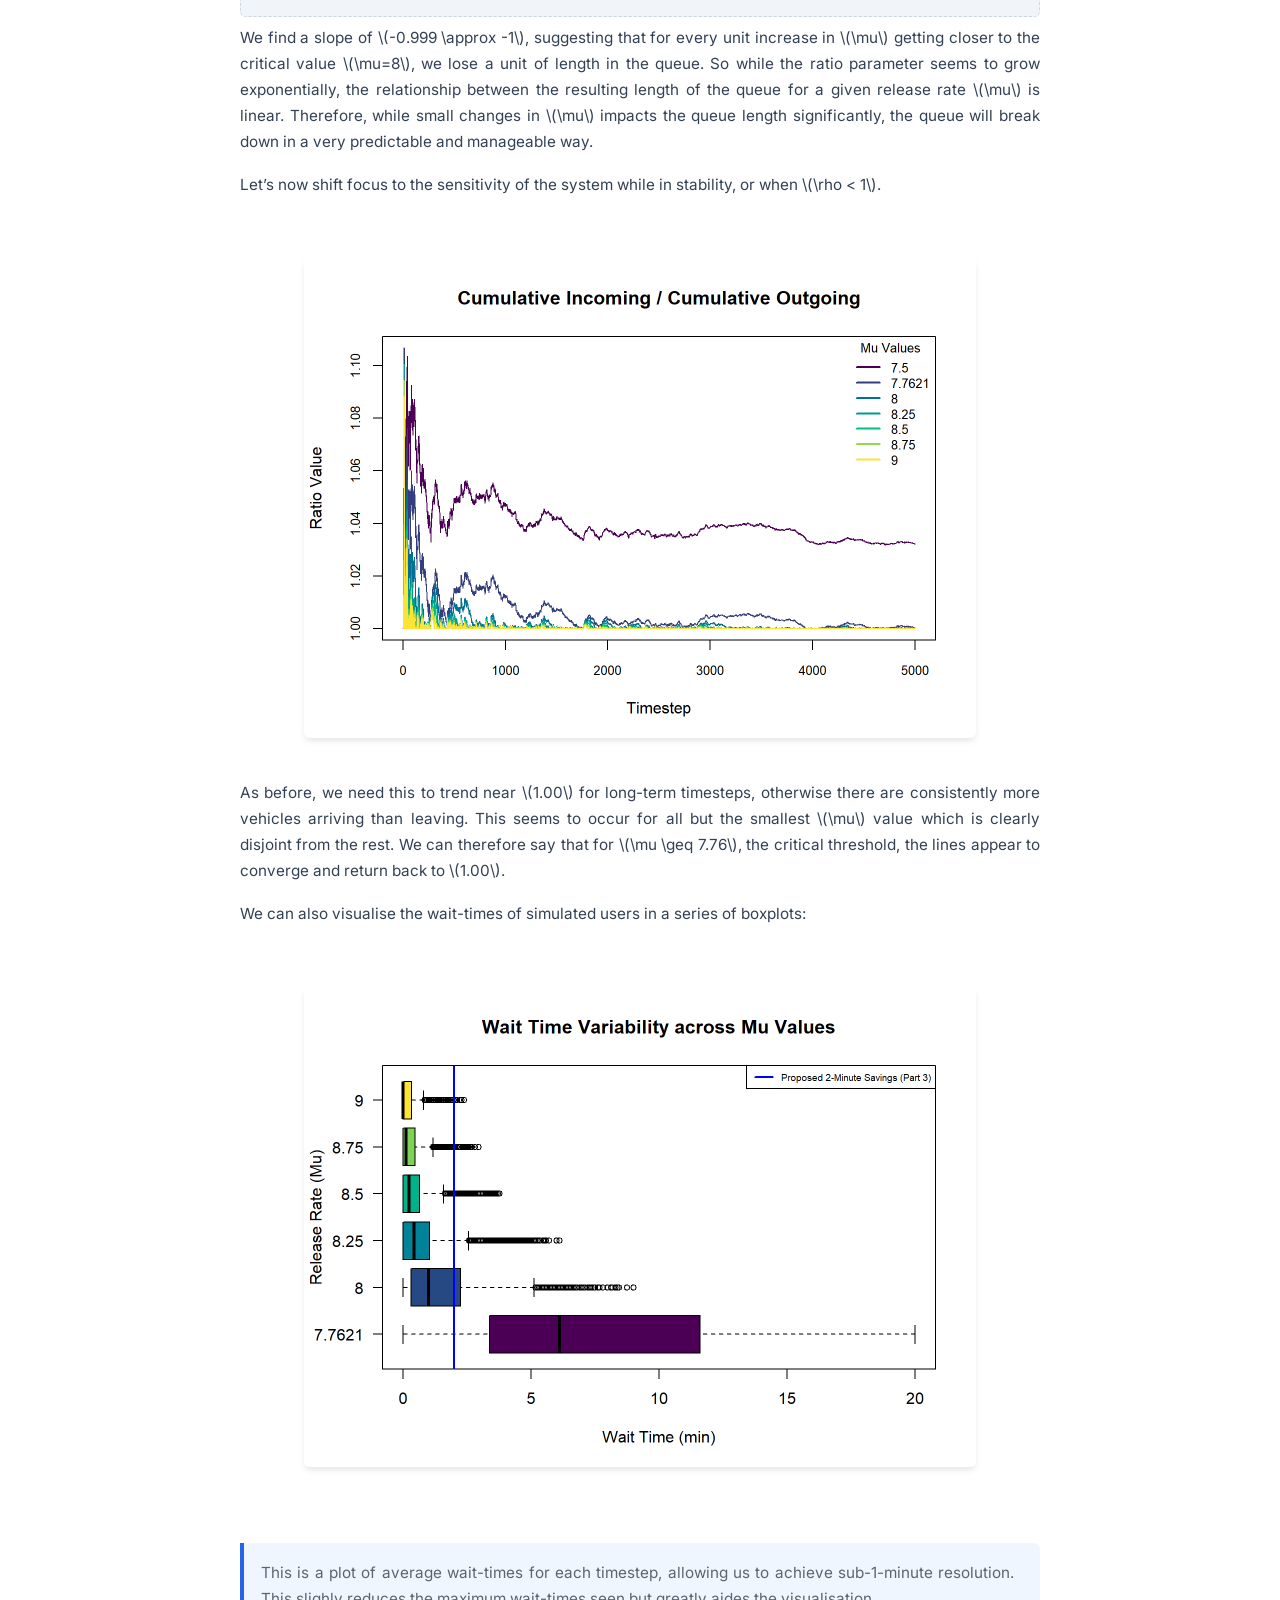
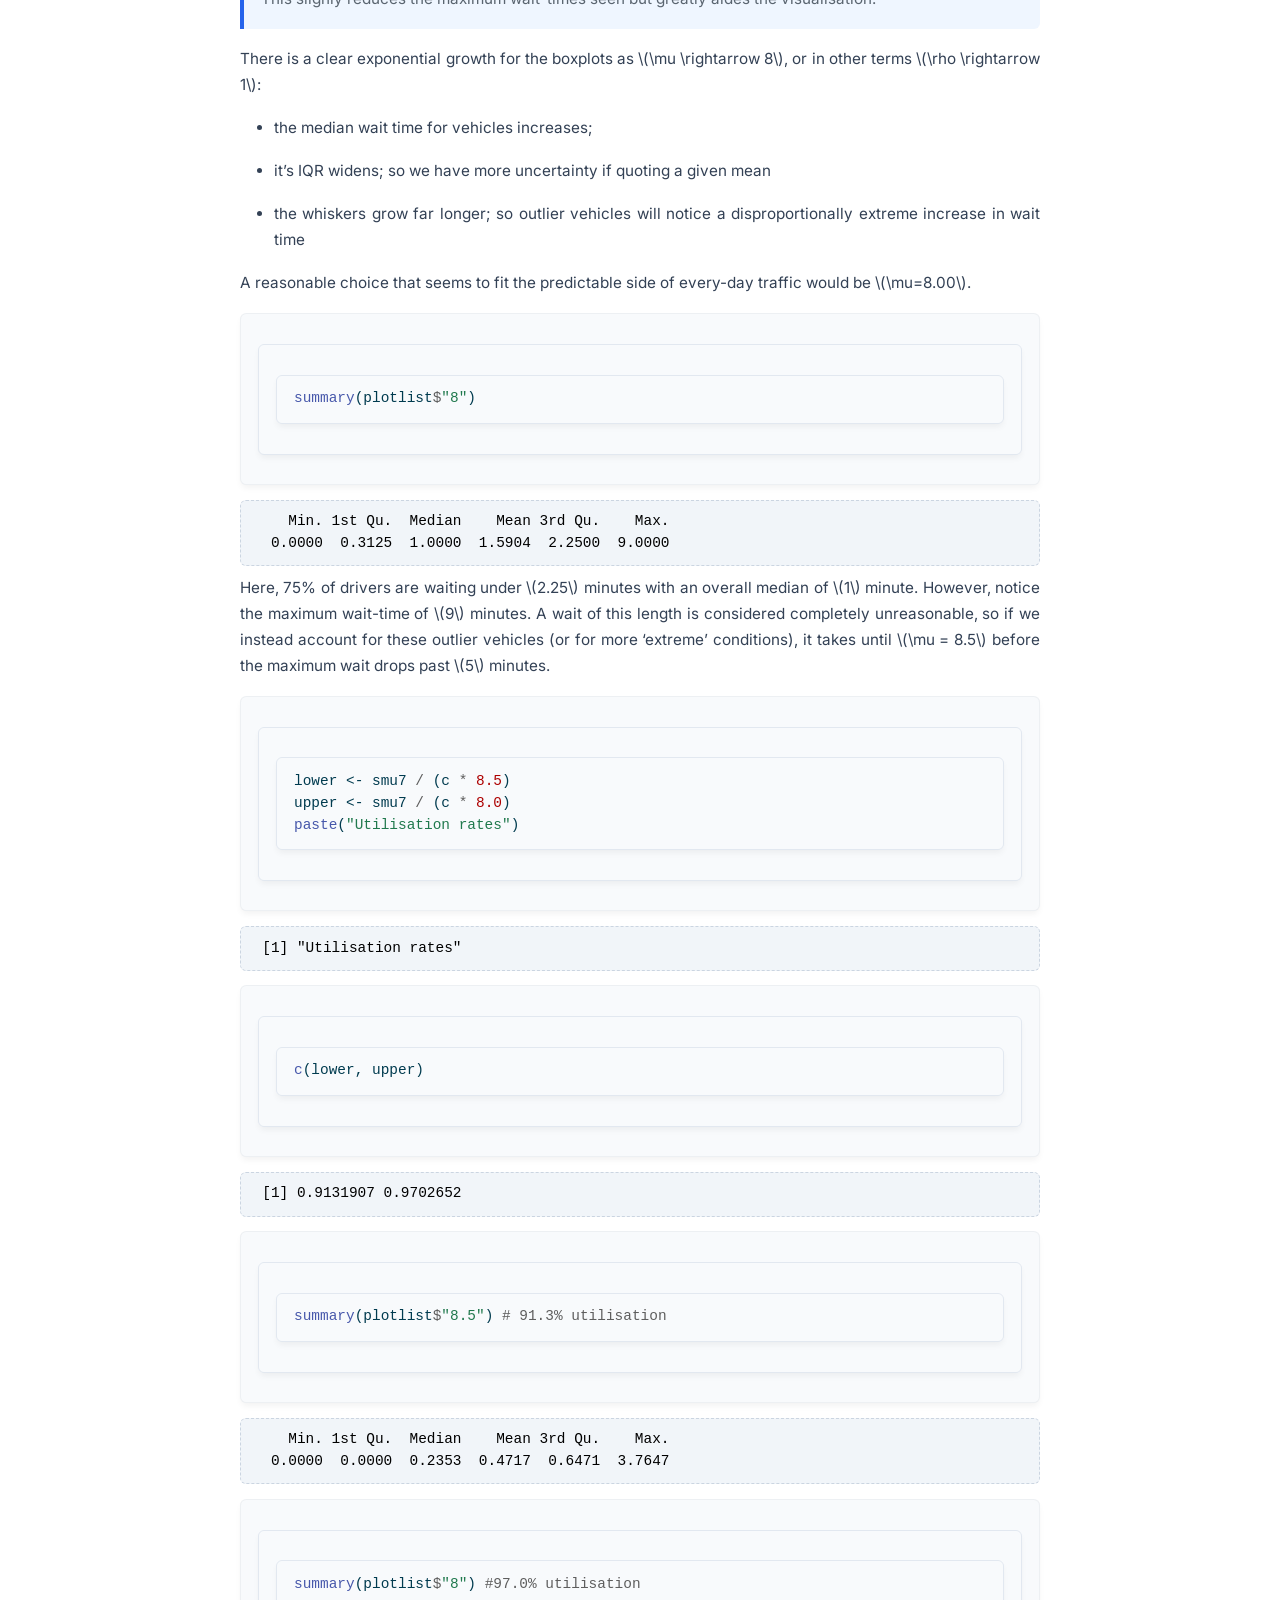
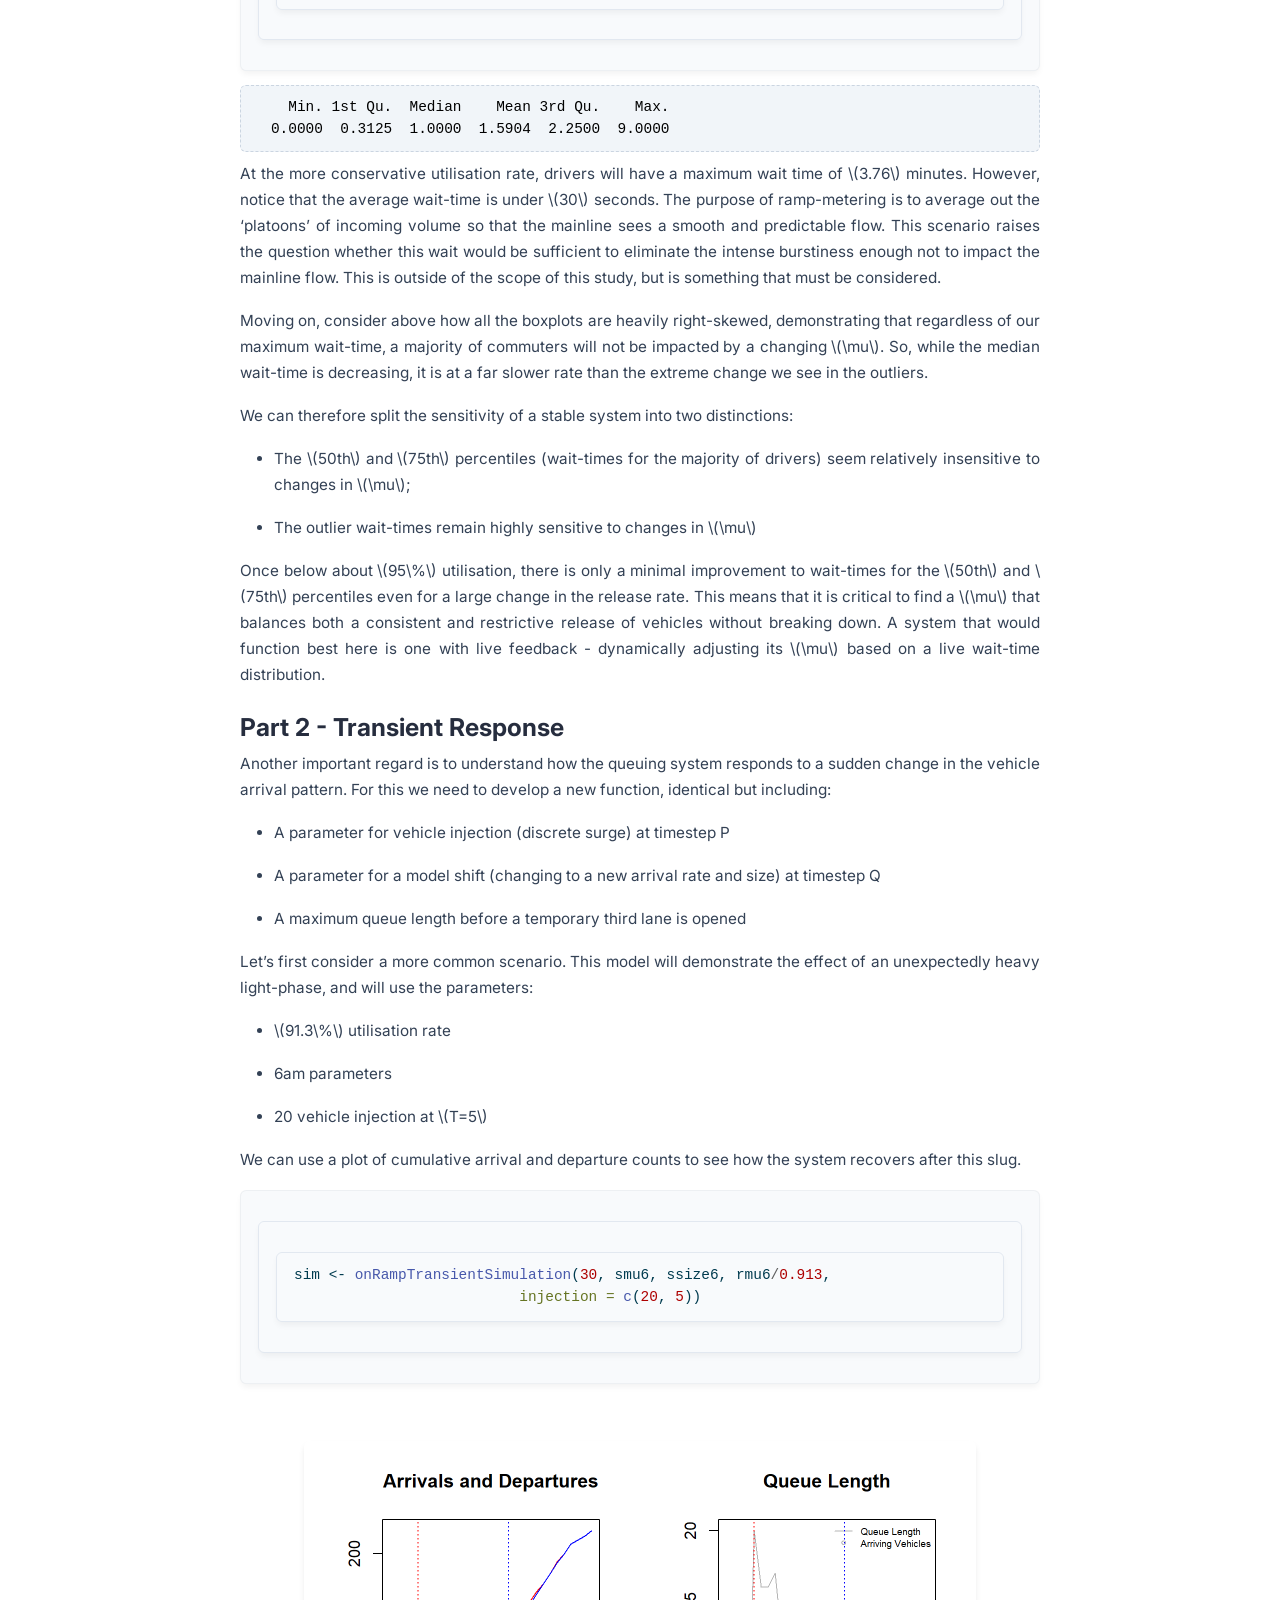
==== commit f1389ea0: "render" ====
--- a/index.html
+++ b/index.html
@@ -2,16 +2,13 @@
 <html xmlns="http://www.w3.org/1999/xhtml" lang="en" xml:lang="en"><head>
 
 <meta charset="utf-8">
-<meta name="generator" content="quarto-1.9.36">
+<meta name="generator" content="quarto-1.8.27">
 
 <meta name="viewport" content="width=device-width, initial-scale=1.0, user-scalable=yes">
 
 
 <title>A Study of Ramp-Metering in Perth</title>
 <style>
-/* Default styles provided by pandoc.
-** See https://pandoc.org/MANUAL.html#variables-for-html for config info.
-*/
 code{white-space: pre-wrap;}
 span.smallcaps{font-variant: small-caps;}
 div.columns{display: flex; gap: min(4vw, 1.5em);}
@@ -64,17 +61,18 @@
 <script src="index_files/libs/clipboard/clipboard.min.js"></script>
 <script src="index_files/libs/quarto-html/quarto.js" type="module"></script>
 <script src="index_files/libs/quarto-html/tabsets/tabsets.js" type="module"></script>
+<script src="index_files/libs/quarto-html/axe/axe-check.js" type="module"></script>
 <script src="index_files/libs/quarto-html/popper.min.js"></script>
 <script src="index_files/libs/quarto-html/tippy.umd.min.js"></script>
 <script src="index_files/libs/quarto-html/anchor.min.js"></script>
 <link href="index_files/libs/quarto-html/tippy.css" rel="stylesheet">
-<link href="index_files/libs/quarto-html/quarto-syntax-highlighting-845c23b38eaddc0f92fda52bfe77a8c8.css" rel="stylesheet" id="quarto-text-highlighting-styles">
+<link href="index_files/libs/quarto-html/quarto-syntax-highlighting-ed96de9b727972fe78a7b5d16c58bf87.css" rel="stylesheet" id="quarto-text-highlighting-styles">
 <script src="index_files/libs/bootstrap/bootstrap.min.js"></script>
 <link href="index_files/libs/bootstrap/bootstrap-icons.css" rel="stylesheet">
-<link href="index_files/libs/bootstrap/bootstrap-138a6193a3bd40baf1e627da441a4734.min.css" rel="stylesheet" append-hash="true" id="quarto-bootstrap" data-mode="light">
+<link href="index_files/libs/bootstrap/bootstrap-9e3ffae467580fdb927a41352e75a2e0.min.css" rel="stylesheet" append-hash="true" id="quarto-bootstrap" data-mode="light">
 
   <script src="https://cdnjs.cloudflare.com/polyfill/v3/polyfill.min.js?features=es6"></script>
-  <script defer="" src="https://cdn.jsdelivr.net/npm/mathjax@3/es5/tex-chtml-full.js" type="text/javascript"></script>
+  <script src="https://cdn.jsdelivr.net/npm/mathjax@3/es5/tex-chtml-full.js" type="text/javascript"></script>
 
 <script type="text/javascript">
 const typesetMath = (el) => {
@@ -375,8 +373,8 @@
 <div class="cell-output cell-output-stdout">
 <pre><code>                  Mean Variance
 Dataset       113.2273 161.8030
-NBinom Sim    113.0936 159.5638
-Poisson Sim   113.1729 113.1729</code></pre>
+NBinom Sim    113.1650 161.4699
+Poisson Sim   113.2467 113.2467</code></pre>
 </div>
 </div>
 <p>The Negative Binomial is a much better fit to the original dataset. However, a new concern arises: for the purpose of simulation, we wish to simulate vehicle-counts on a per-minute basis. This will help to increase the granularity of our queuing time results beyond the 15-minute intervals provided in the dataset. One possible solution ( <em>Method 1</em> ) is to simply divide the volume data by <span class="math inline">\(15\)</span> and fit a new model. If we consider this case, our mean will scale by a factor of <span class="math inline">\(\frac{1}{15}\)</span>, and the variance by a factor of <span class="math inline">\(\frac{1}{15^2}\)</span>:</p>
--- a/index_files/libs/quarto-html/quarto-syntax-highlighting-ed96de9b727972fe78a7b5d16c58bf87.css
+++ b/index_files/libs/quarto-html/quarto-syntax-highlighting-ed96de9b727972fe78a7b5d16c58bf87.css
@@ -0,0 +1,236 @@
+/* quarto syntax highlight colors */
+:root {
+  --quarto-hl-ot-color: #003B4F;
+  --quarto-hl-at-color: #657422;
+  --quarto-hl-ss-color: #20794D;
+  --quarto-hl-an-color: #5E5E5E;
+  --quarto-hl-fu-color: #4758AB;
+  --quarto-hl-st-color: #20794D;
+  --quarto-hl-cf-color: #003B4F;
+  --quarto-hl-op-color: #5E5E5E;
+  --quarto-hl-er-color: #AD0000;
+  --quarto-hl-bn-color: #AD0000;
+  --quarto-hl-al-color: #AD0000;
+  --quarto-hl-va-color: #111111;
+  --quarto-hl-bu-color: inherit;
+  --quarto-hl-ex-color: inherit;
+  --quarto-hl-pp-color: #AD0000;
+  --quarto-hl-in-color: #5E5E5E;
+  --quarto-hl-vs-color: #20794D;
+  --quarto-hl-wa-color: #5E5E5E;
+  --quarto-hl-do-color: #5E5E5E;
+  --quarto-hl-im-color: #00769E;
+  --quarto-hl-ch-color: #20794D;
+  --quarto-hl-dt-color: #AD0000;
+  --quarto-hl-fl-color: #AD0000;
+  --quarto-hl-co-color: #5E5E5E;
+  --quarto-hl-cv-color: #5E5E5E;
+  --quarto-hl-cn-color: #8f5902;
+  --quarto-hl-sc-color: #5E5E5E;
+  --quarto-hl-dv-color: #AD0000;
+  --quarto-hl-kw-color: #003B4F;
+}
+
+/* other quarto variables */
+:root {
+  --quarto-font-monospace: SFMono-Regular, Menlo, Monaco, Consolas, "Liberation Mono", "Courier New", monospace;
+}
+
+/* syntax highlight based on Pandoc's rules */
+pre > code.sourceCode > span {
+  color: #003B4F;
+}
+
+code.sourceCode > span {
+  color: #003B4F;
+}
+
+div.sourceCode,
+div.sourceCode pre.sourceCode {
+  color: #003B4F;
+}
+
+/* Normal */
+code span {
+  color: #003B4F;
+}
+
+/* Alert */
+code span.al {
+  color: #AD0000;
+  font-style: inherit;
+}
+
+/* Annotation */
+code span.an {
+  color: #5E5E5E;
+  font-style: inherit;
+}
+
+/* Attribute */
+code span.at {
+  color: #657422;
+  font-style: inherit;
+}
+
+/* BaseN */
+code span.bn {
+  color: #AD0000;
+  font-style: inherit;
+}
+
+/* BuiltIn */
+code span.bu {
+  font-style: inherit;
+}
+
+/* ControlFlow */
+code span.cf {
+  color: #003B4F;
+  font-weight: bold;
+  font-style: inherit;
+}
+
+/* Char */
+code span.ch {
+  color: #20794D;
+  font-style: inherit;
+}
+
+/* Constant */
+code span.cn {
+  color: #8f5902;
+  font-style: inherit;
+}
+
+/* Comment */
+code span.co {
+  color: #5E5E5E;
+  font-style: inherit;
+}
+
+/* CommentVar */
+code span.cv {
+  color: #5E5E5E;
+  font-style: italic;
+}
+
+/* Documentation */
+code span.do {
+  color: #5E5E5E;
+  font-style: italic;
+}
+
+/* DataType */
+code span.dt {
+  color: #AD0000;
+  font-style: inherit;
+}
+
+/* DecVal */
+code span.dv {
+  color: #AD0000;
+  font-style: inherit;
+}
+
+/* Error */
+code span.er {
+  color: #AD0000;
+  font-style: inherit;
+}
+
+/* Extension */
+code span.ex {
+  font-style: inherit;
+}
+
+/* Float */
+code span.fl {
+  color: #AD0000;
+  font-style: inherit;
+}
+
+/* Function */
+code span.fu {
+  color: #4758AB;
+  font-style: inherit;
+}
+
+/* Import */
+code span.im {
+  color: #00769E;
+  font-style: inherit;
+}
+
+/* Information */
+code span.in {
+  color: #5E5E5E;
+  font-style: inherit;
+}
+
+/* Keyword */
+code span.kw {
+  color: #003B4F;
+  font-weight: bold;
+  font-style: inherit;
+}
+
+/* Operator */
+code span.op {
+  color: #5E5E5E;
+  font-style: inherit;
+}
+
+/* Other */
+code span.ot {
+  color: #003B4F;
+  font-style: inherit;
+}
+
+/* Preprocessor */
+code span.pp {
+  color: #AD0000;
+  font-style: inherit;
+}
+
+/* SpecialChar */
+code span.sc {
+  color: #5E5E5E;
+  font-style: inherit;
+}
+
+/* SpecialString */
+code span.ss {
+  color: #20794D;
+  font-style: inherit;
+}
+
+/* String */
+code span.st {
+  color: #20794D;
+  font-style: inherit;
+}
+
+/* Variable */
+code span.va {
+  color: #111111;
+  font-style: inherit;
+}
+
+/* VerbatimString */
+code span.vs {
+  color: #20794D;
+  font-style: inherit;
+}
+
+/* Warning */
+code span.wa {
+  color: #5E5E5E;
+  font-style: italic;
+}
+
+.prevent-inlining {
+  content: "</";
+}
+
+/*# sourceMappingURL=0920dd6d7437995b8cdf7429764427b1.css.map */
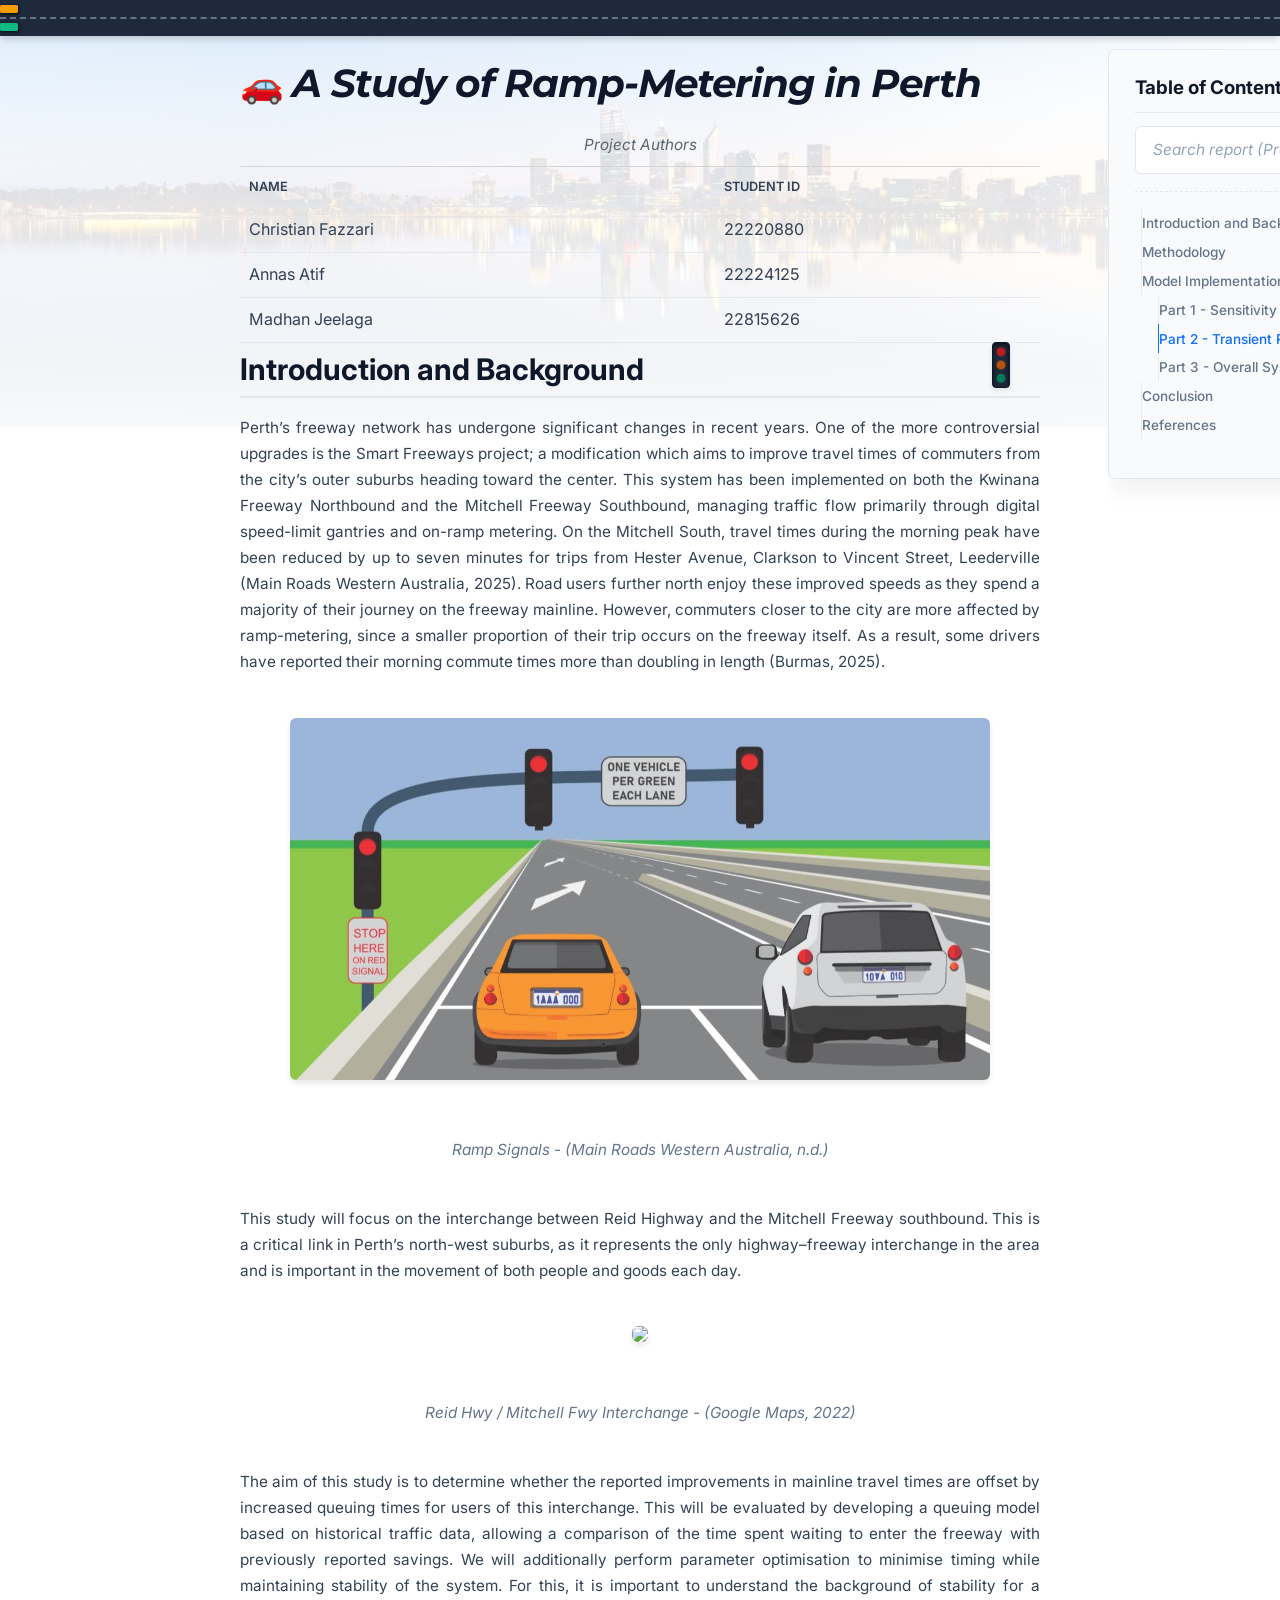
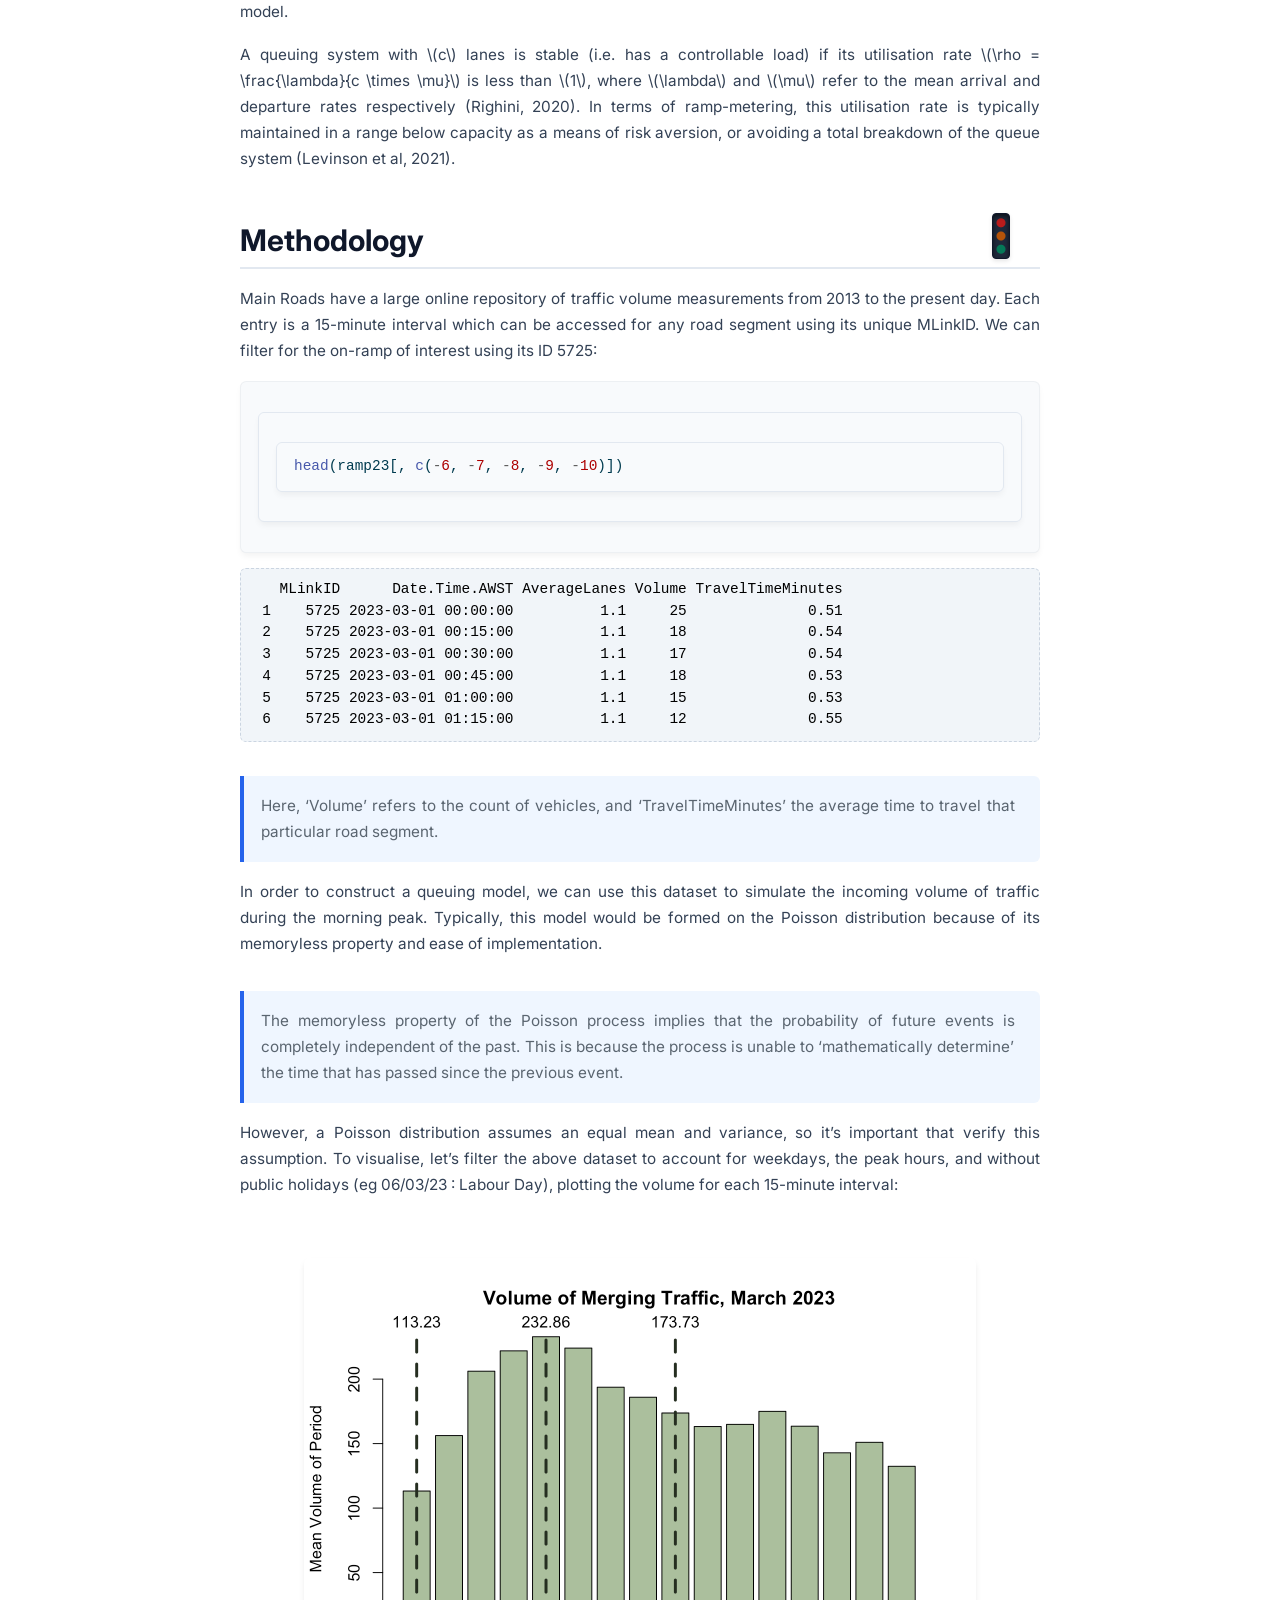
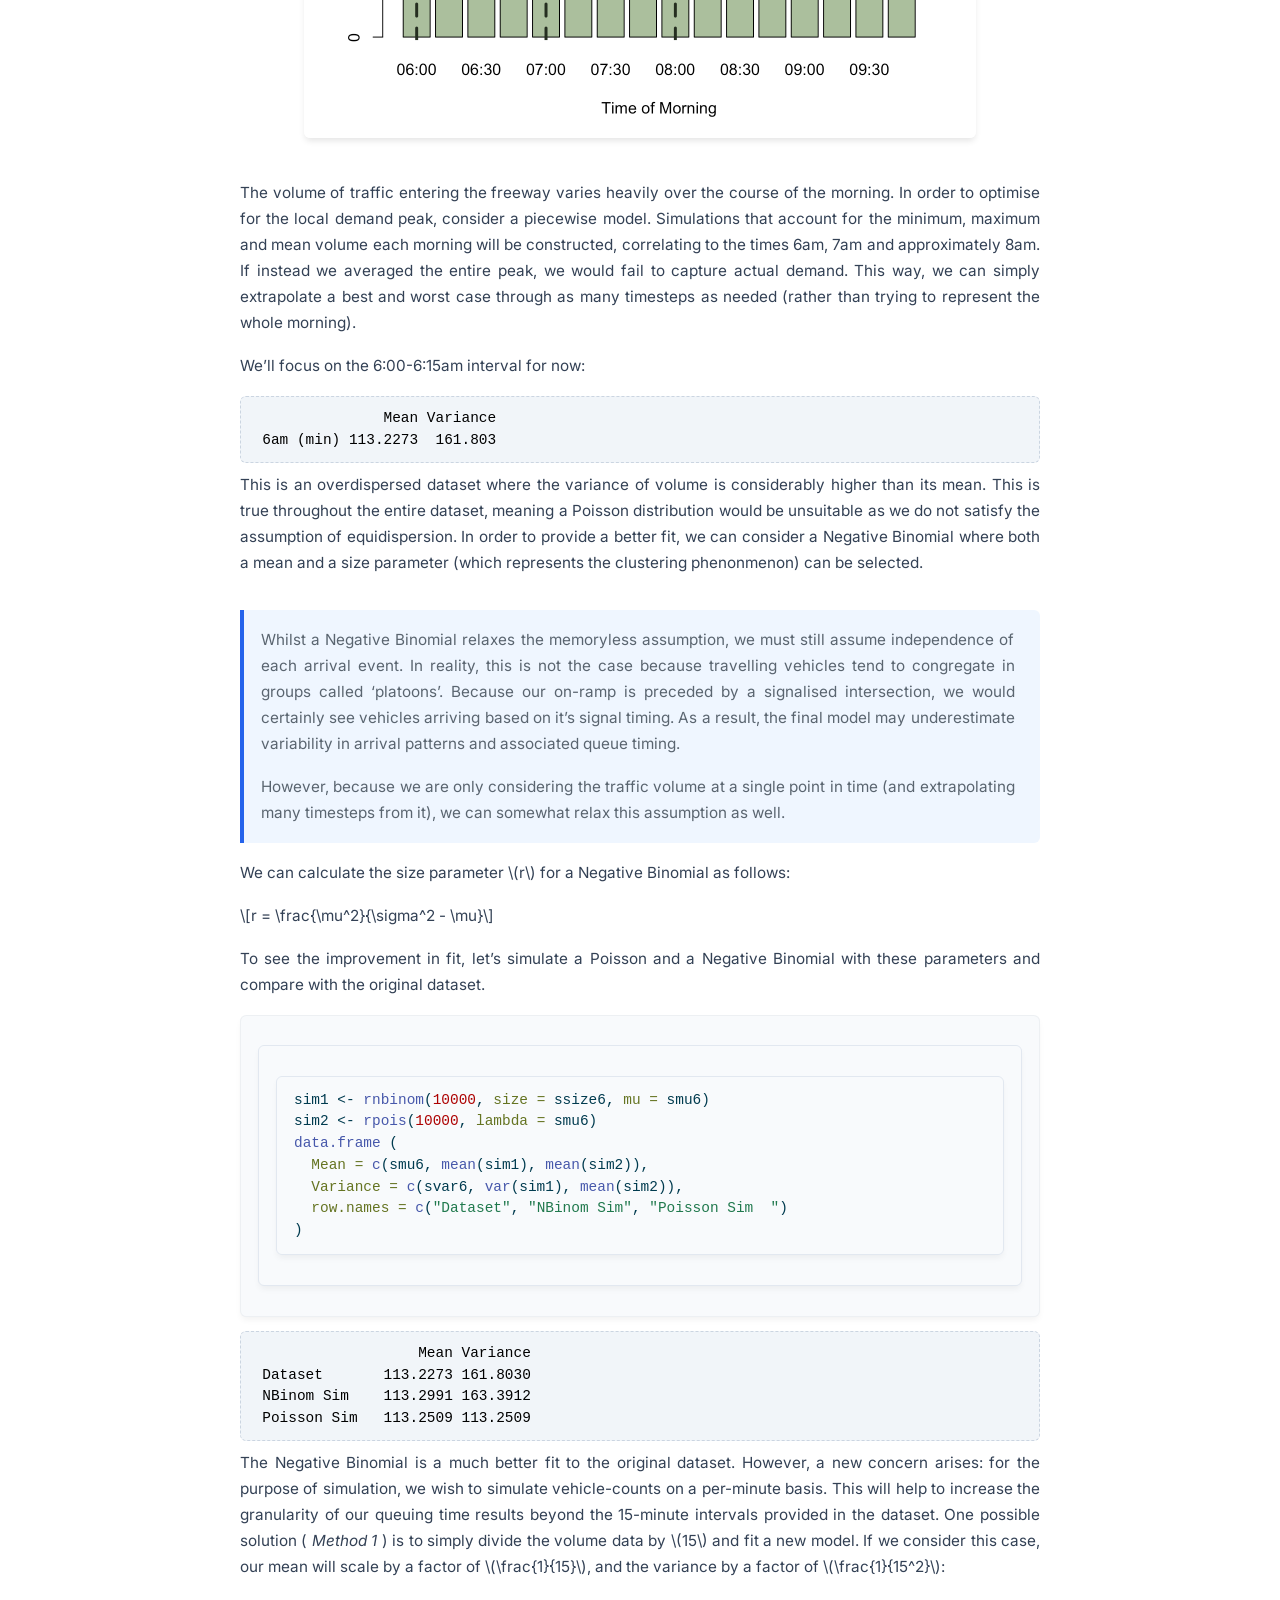
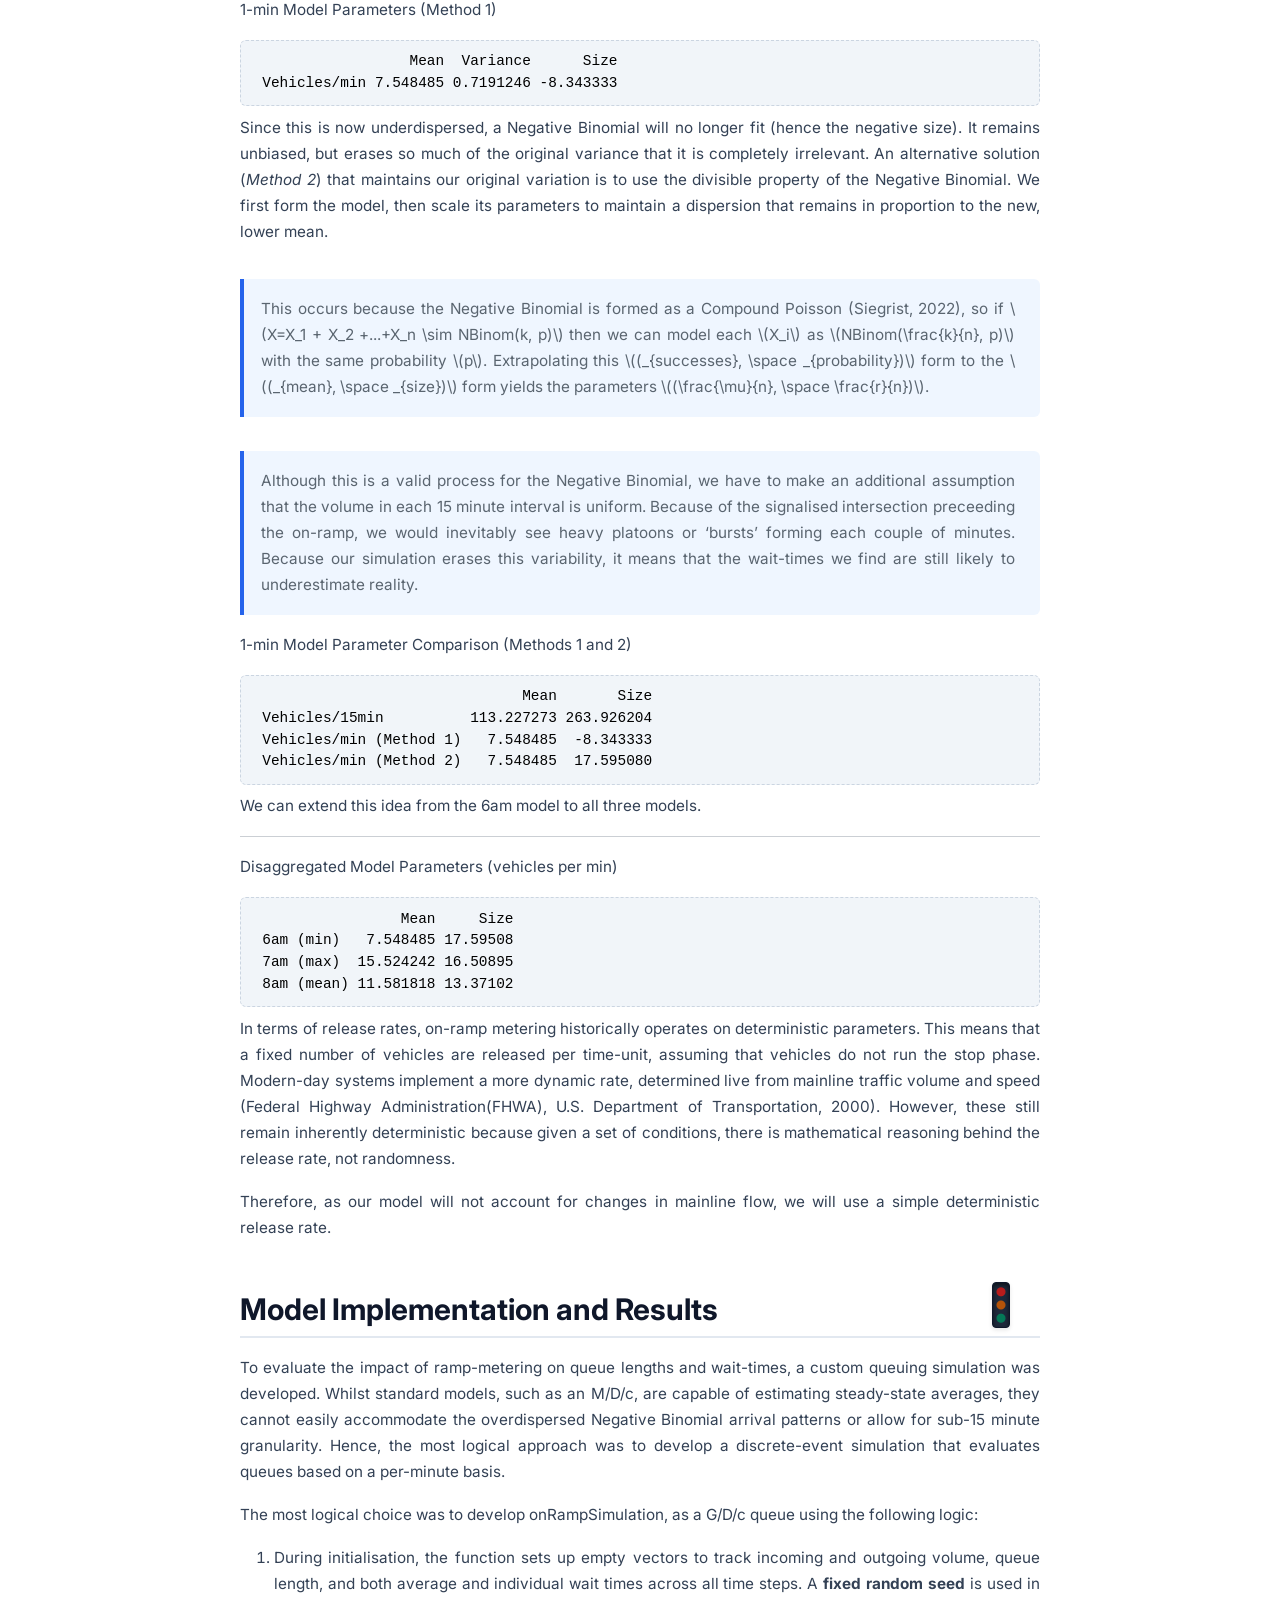
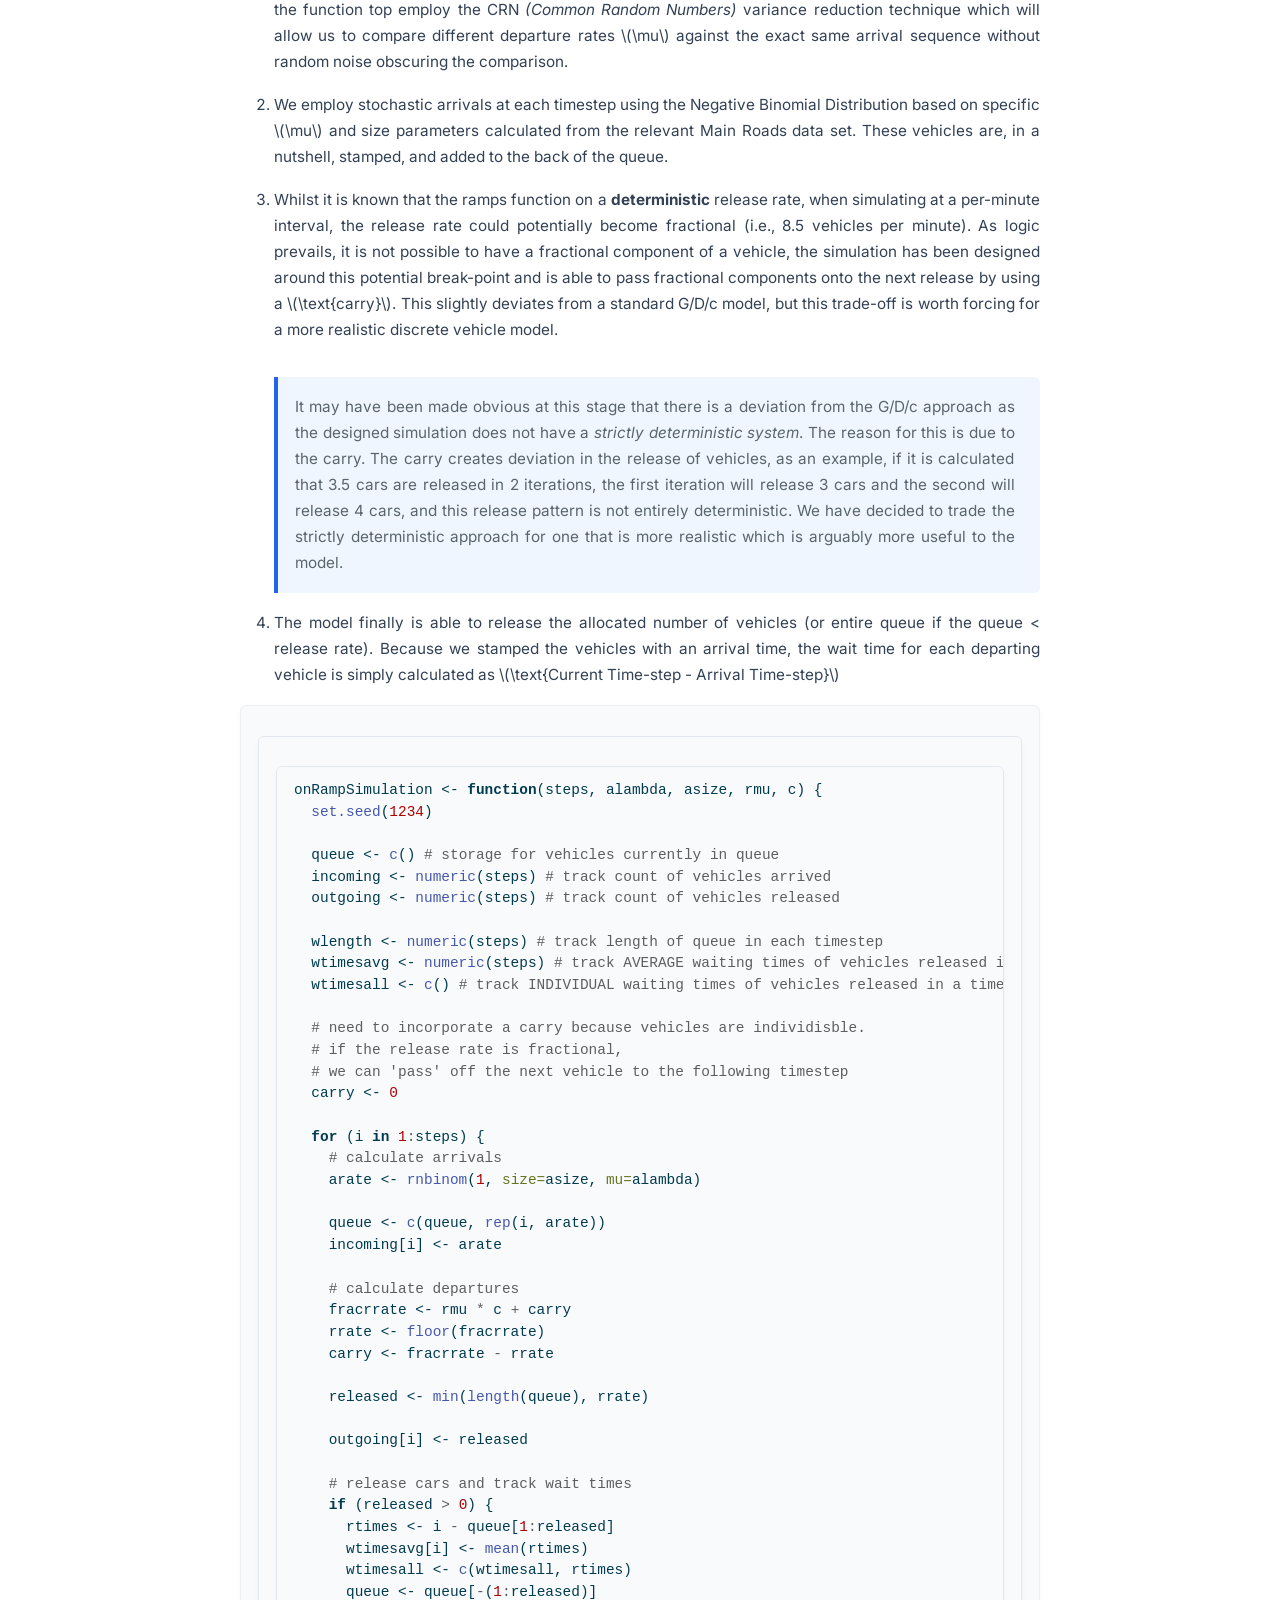
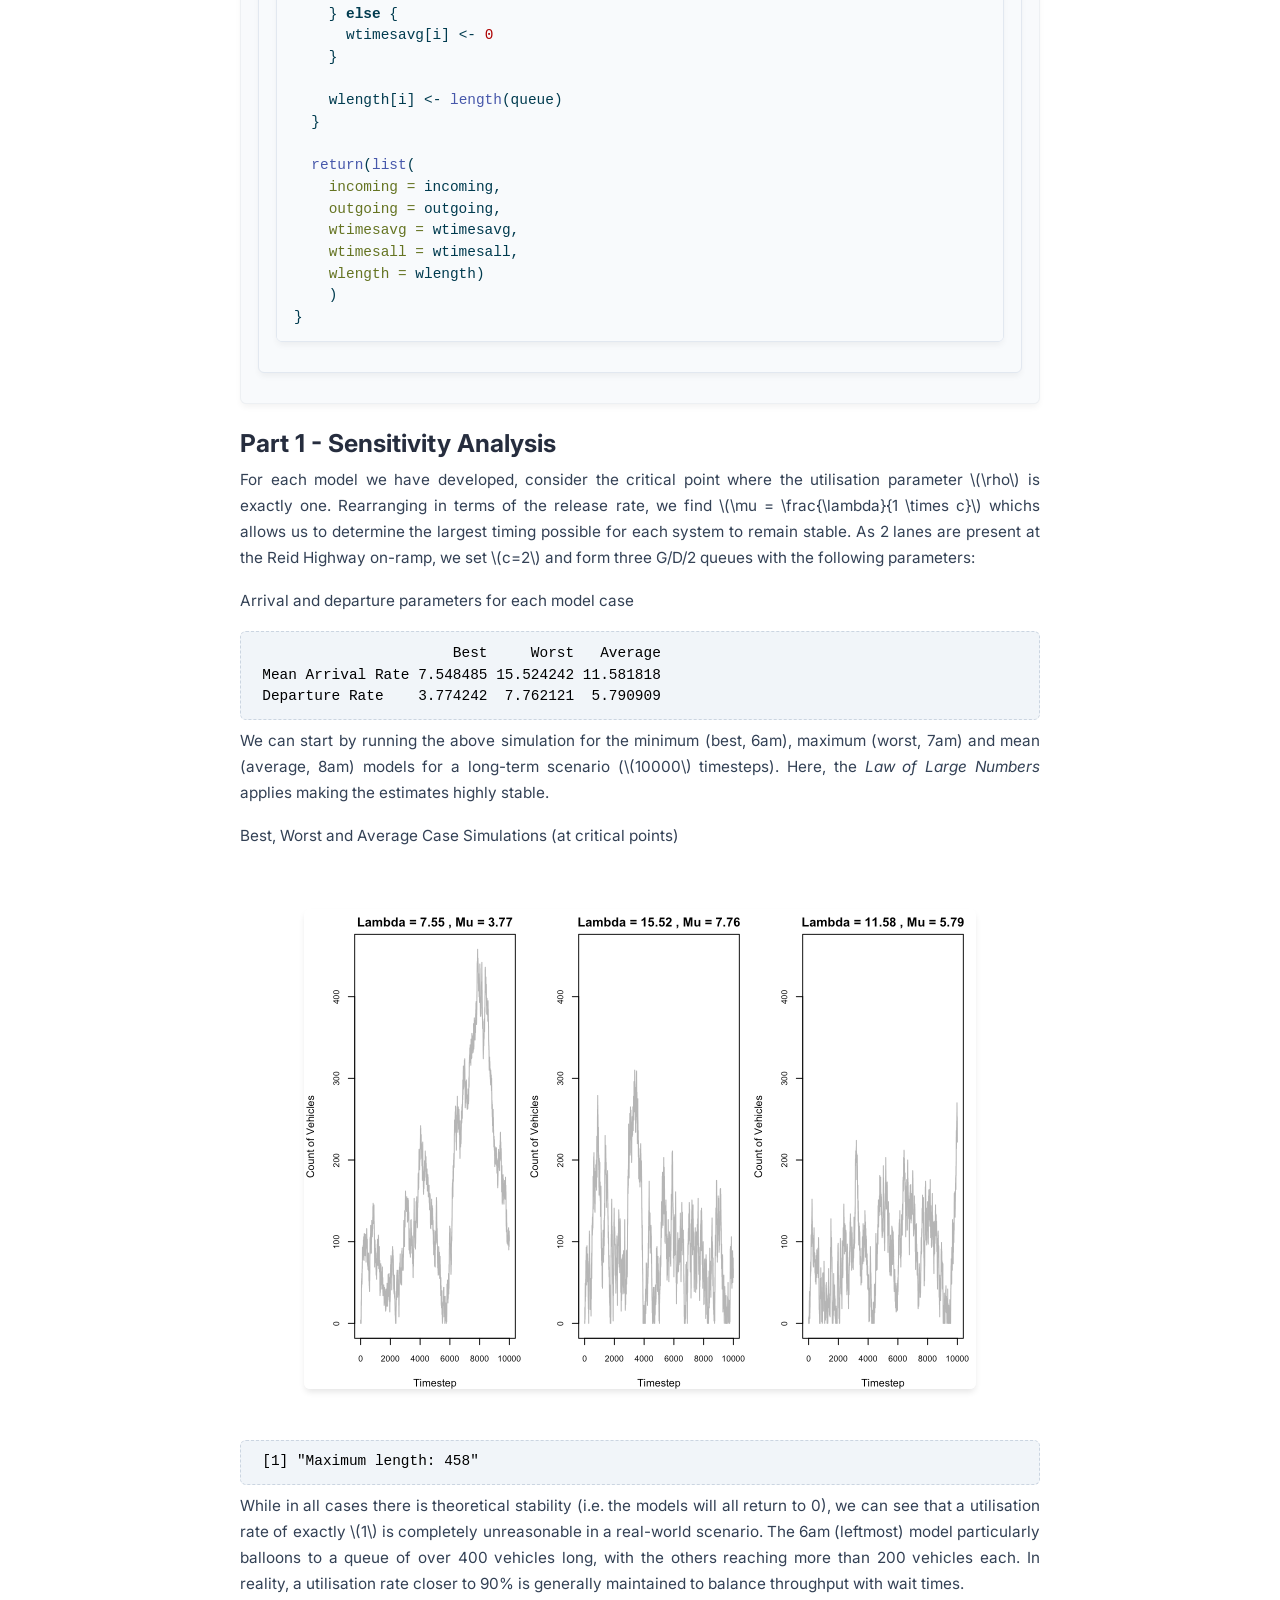
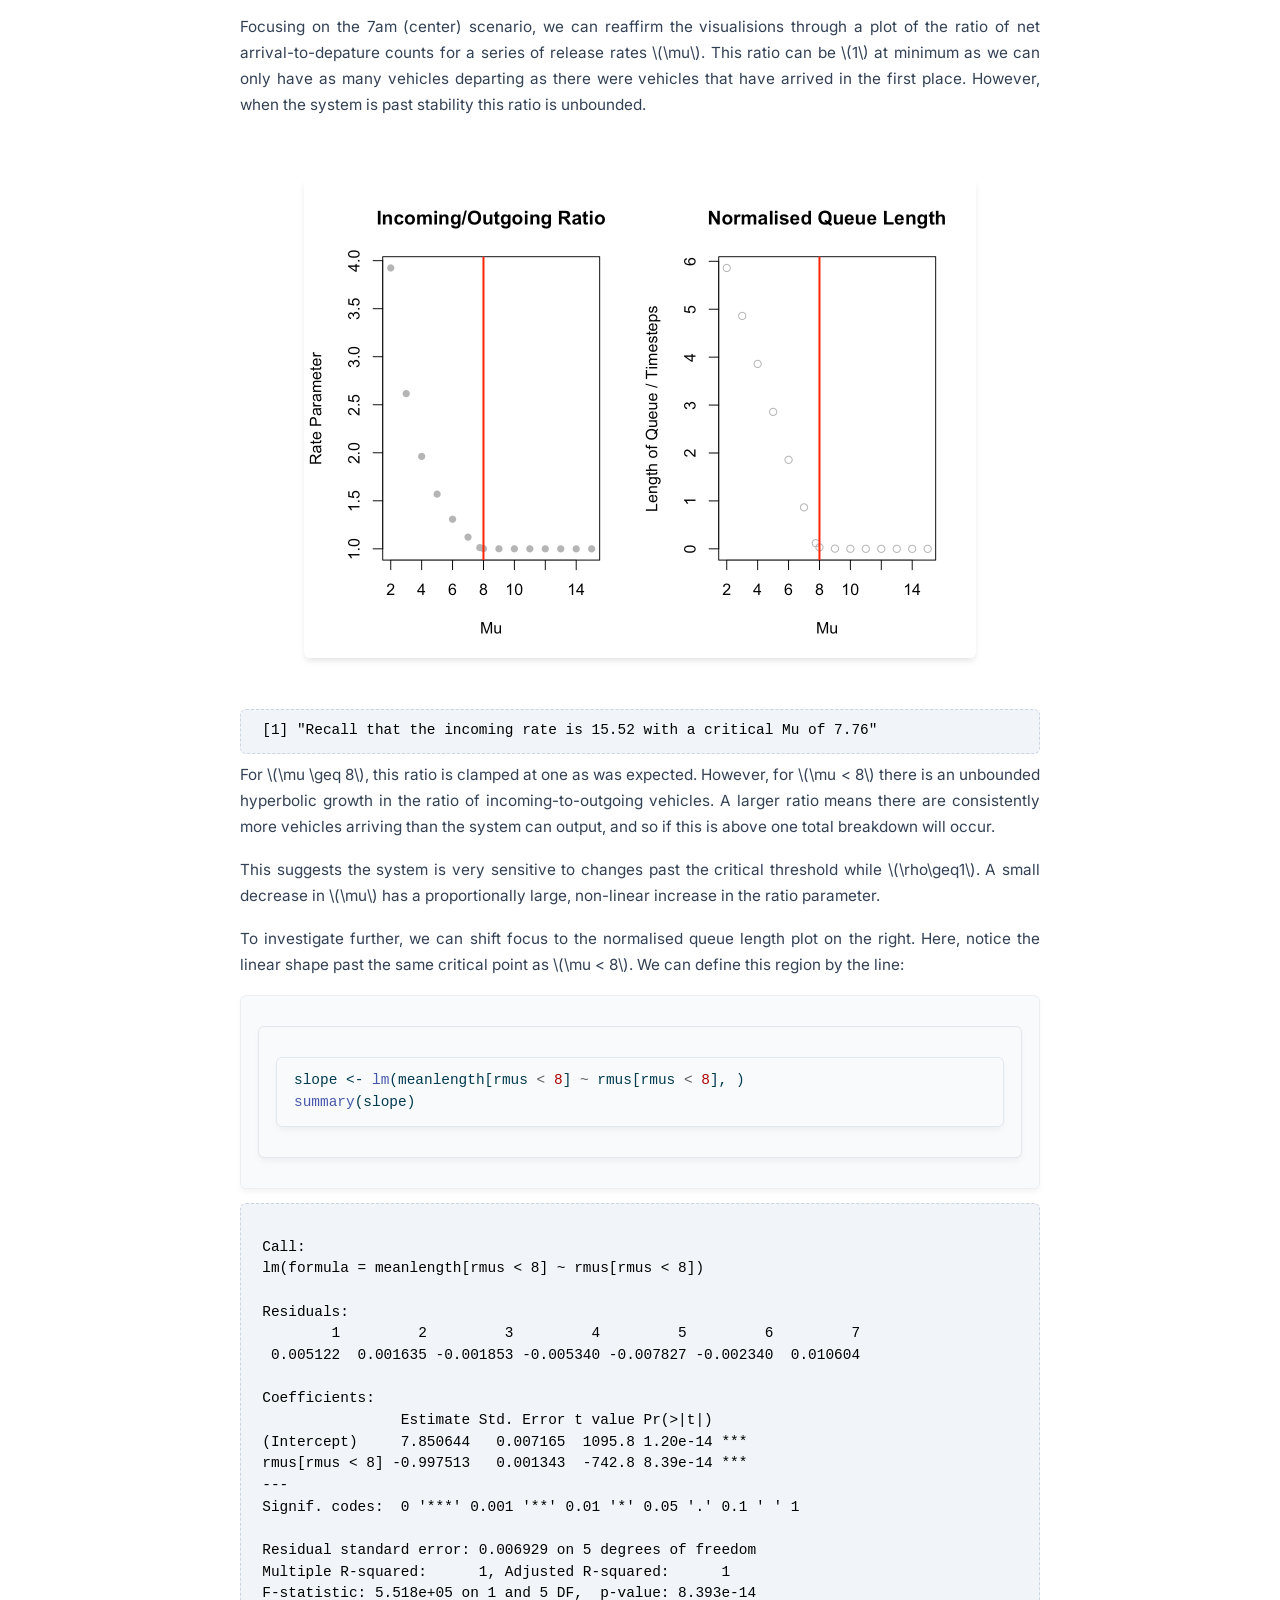
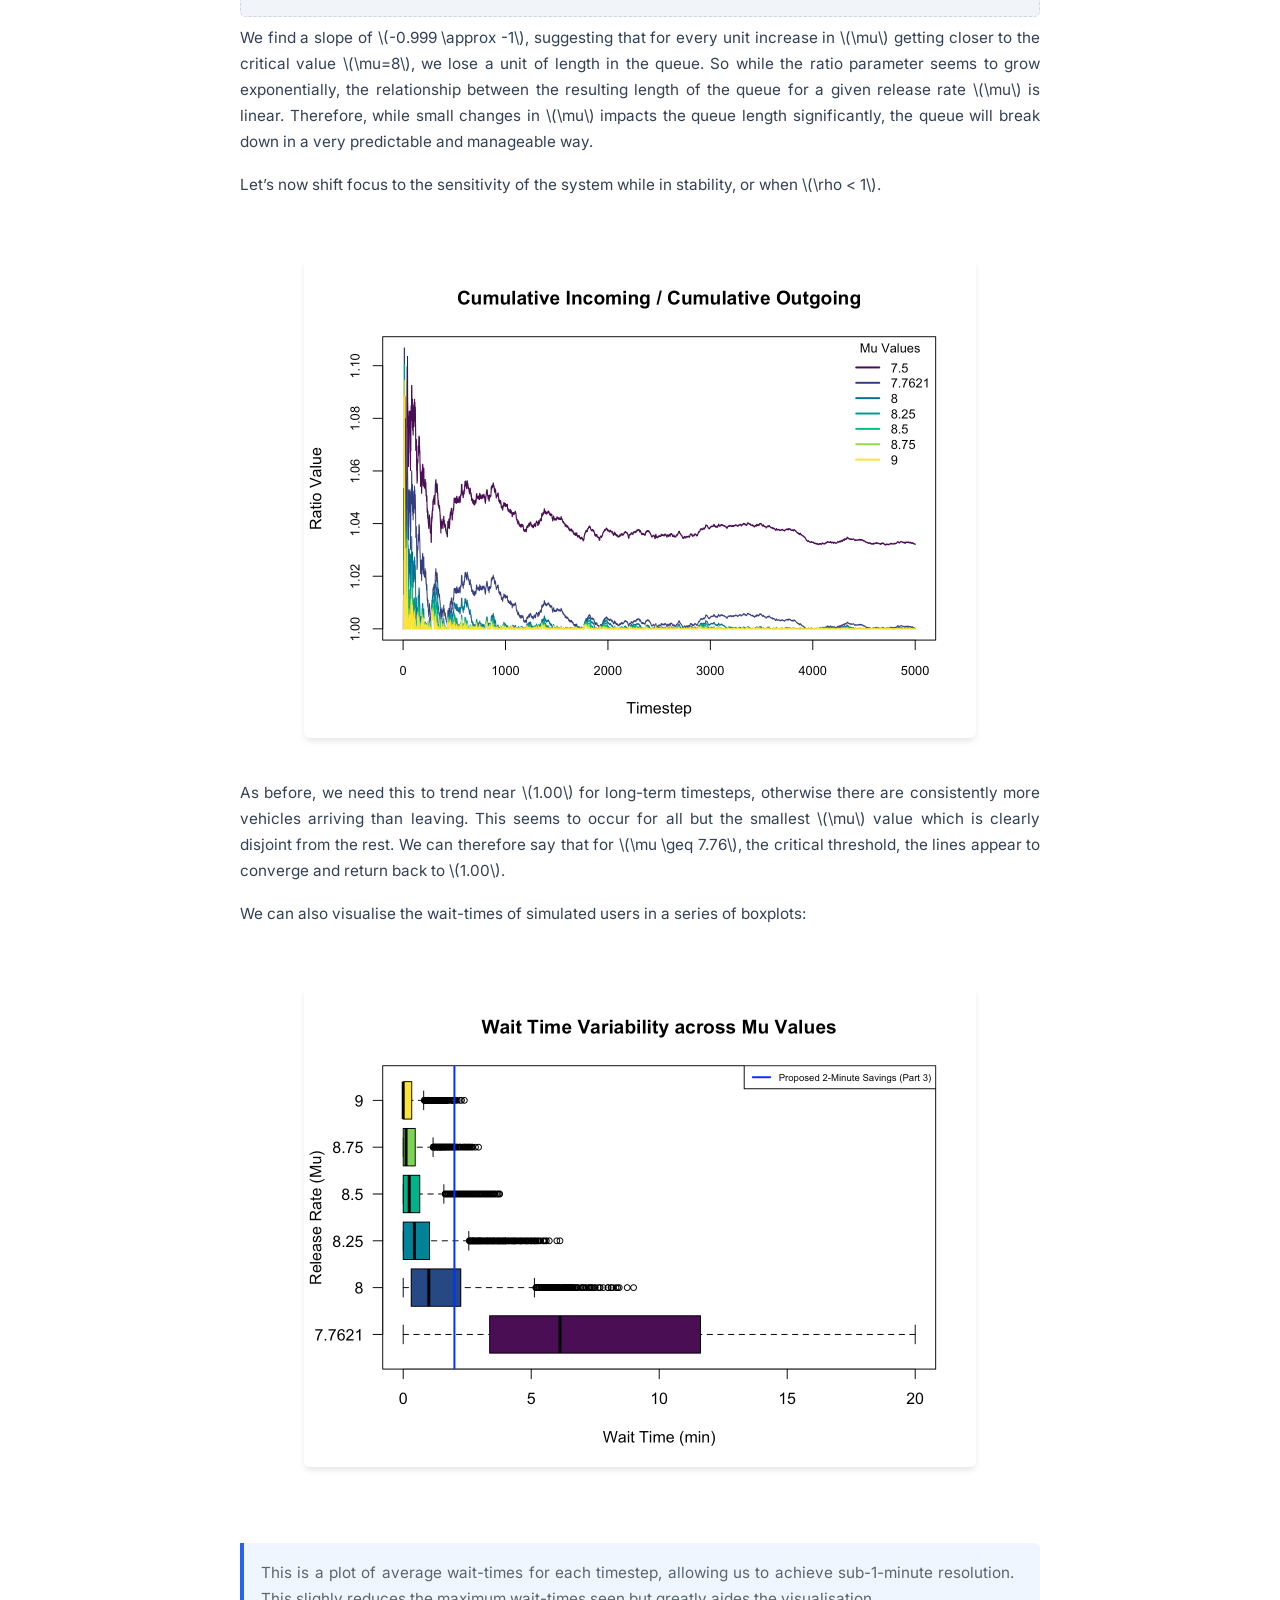
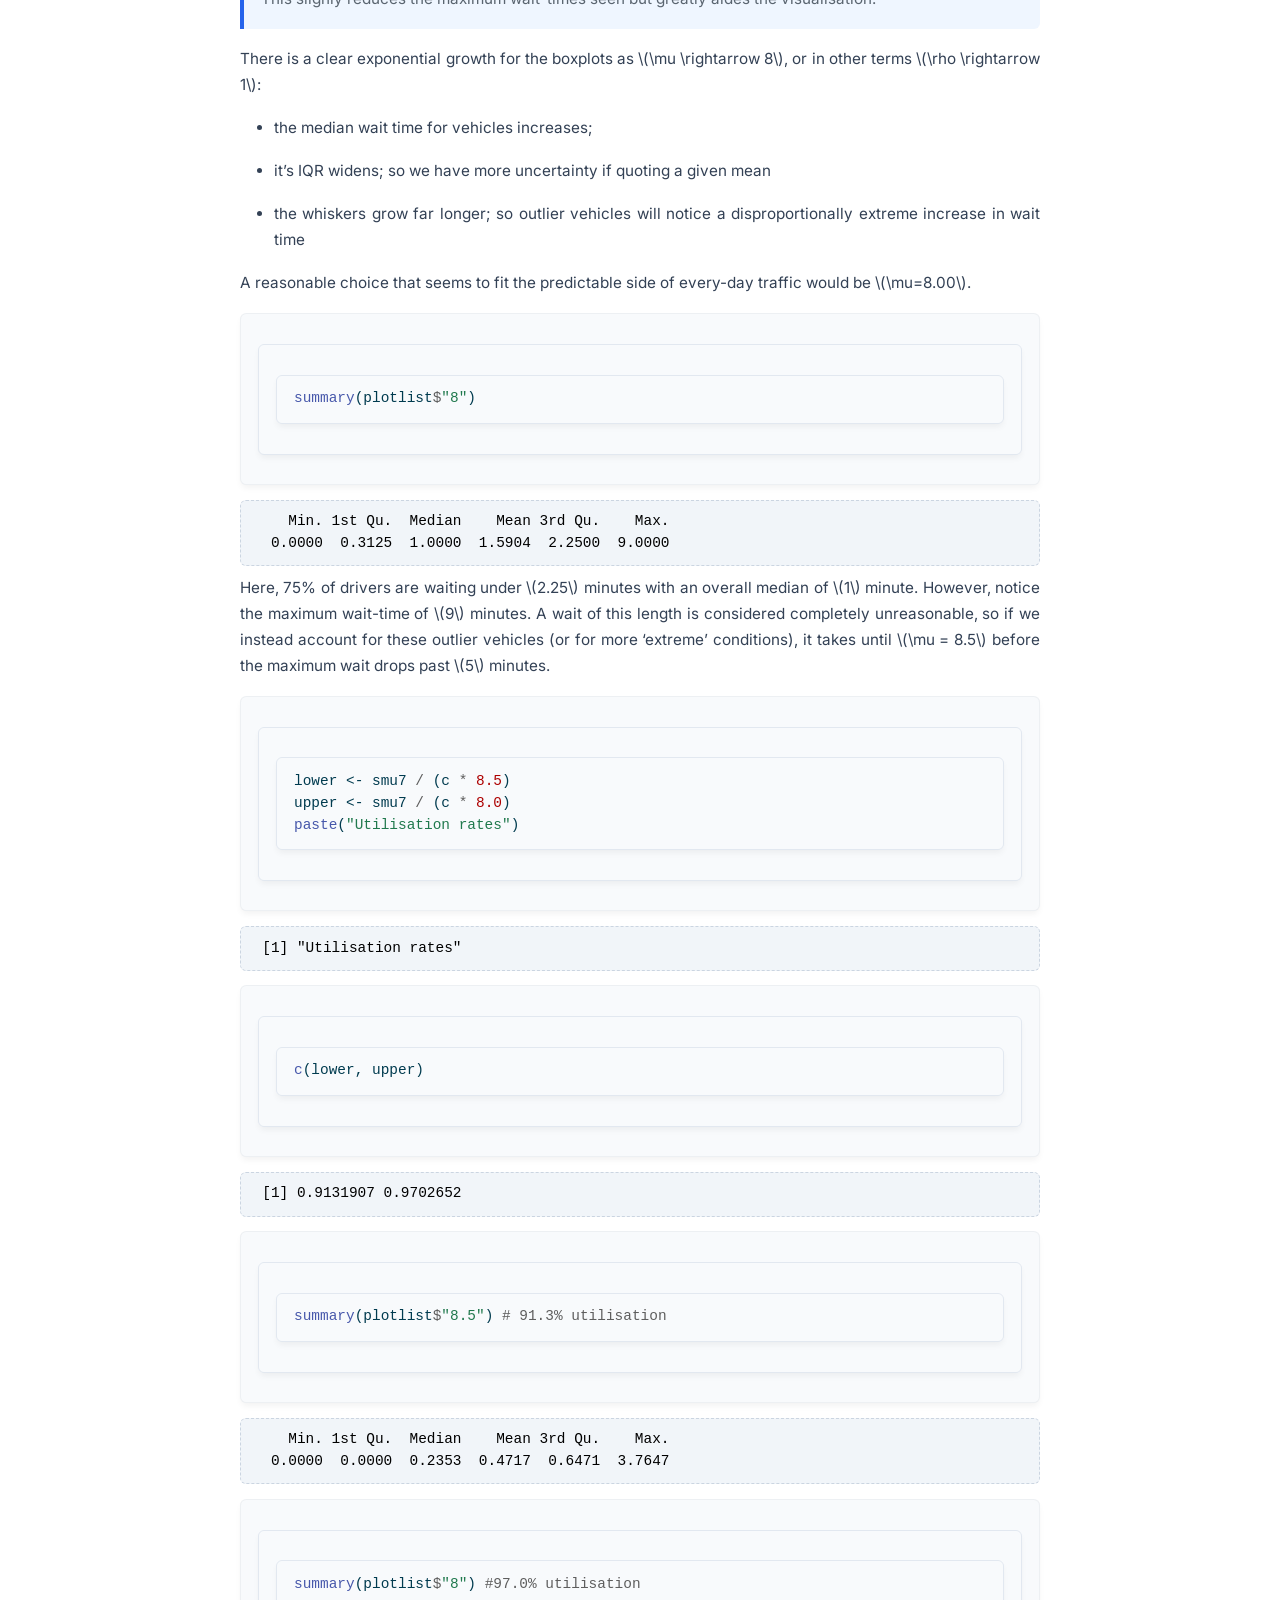
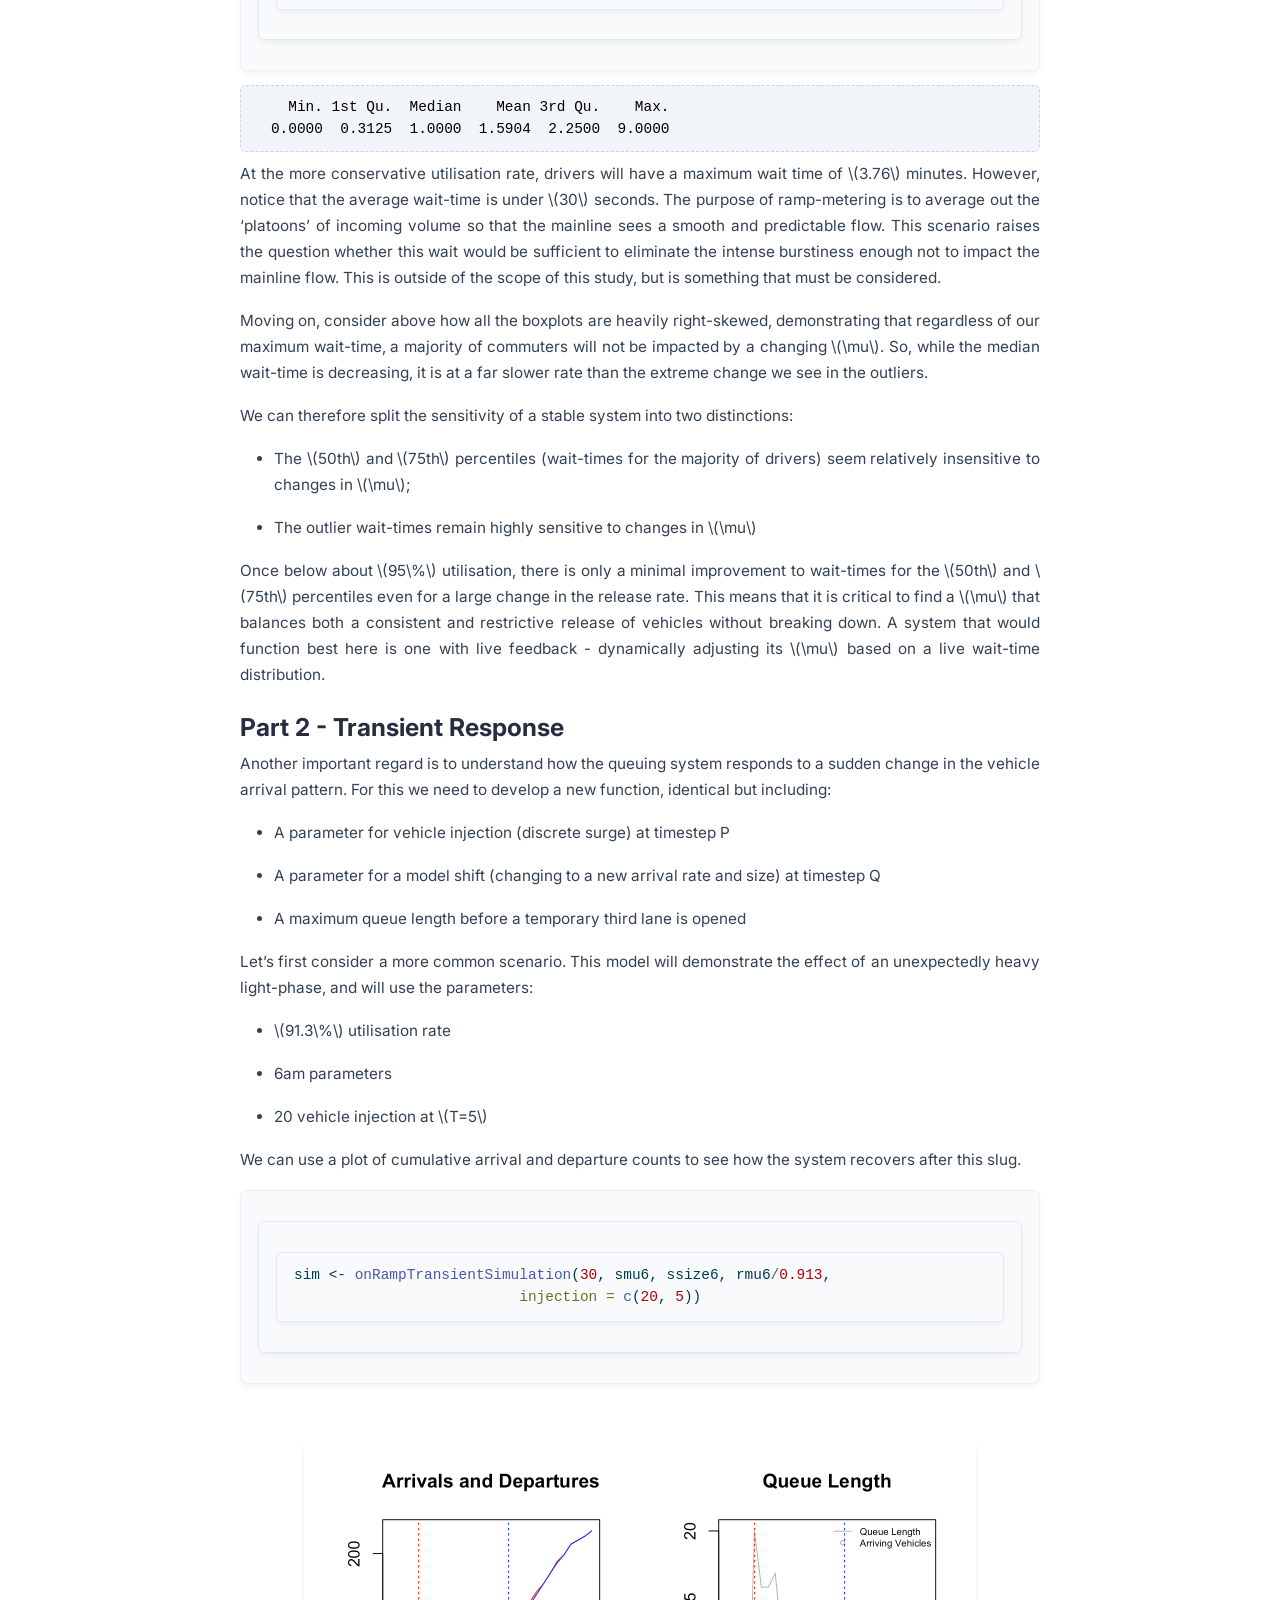
==== commit b3c100c0: "Minor changes before submission" ====
--- a/index.html
+++ b/index.html
@@ -2,13 +2,16 @@
 <html xmlns="http://www.w3.org/1999/xhtml" lang="en" xml:lang="en"><head>
 
 <meta charset="utf-8">
-<meta name="generator" content="quarto-1.8.27">
+<meta name="generator" content="quarto-1.9.36">
 
 <meta name="viewport" content="width=device-width, initial-scale=1.0, user-scalable=yes">
 
 
 <title>A Study of Ramp-Metering in Perth</title>
 <style>
+/* Default styles provided by pandoc.
+** See https://pandoc.org/MANUAL.html#variables-for-html for config info.
+*/
 code{white-space: pre-wrap;}
 span.smallcaps{font-variant: small-caps;}
 div.columns{display: flex; gap: min(4vw, 1.5em);}
@@ -61,18 +64,17 @@
 <script src="index_files/libs/clipboard/clipboard.min.js"></script>
 <script src="index_files/libs/quarto-html/quarto.js" type="module"></script>
 <script src="index_files/libs/quarto-html/tabsets/tabsets.js" type="module"></script>
-<script src="index_files/libs/quarto-html/axe/axe-check.js" type="module"></script>
 <script src="index_files/libs/quarto-html/popper.min.js"></script>
 <script src="index_files/libs/quarto-html/tippy.umd.min.js"></script>
 <script src="index_files/libs/quarto-html/anchor.min.js"></script>
 <link href="index_files/libs/quarto-html/tippy.css" rel="stylesheet">
-<link href="index_files/libs/quarto-html/quarto-syntax-highlighting-ed96de9b727972fe78a7b5d16c58bf87.css" rel="stylesheet" id="quarto-text-highlighting-styles">
+<link href="index_files/libs/quarto-html/quarto-syntax-highlighting-845c23b38eaddc0f92fda52bfe77a8c8.css" rel="stylesheet" id="quarto-text-highlighting-styles">
 <script src="index_files/libs/bootstrap/bootstrap.min.js"></script>
 <link href="index_files/libs/bootstrap/bootstrap-icons.css" rel="stylesheet">
-<link href="index_files/libs/bootstrap/bootstrap-9e3ffae467580fdb927a41352e75a2e0.min.css" rel="stylesheet" append-hash="true" id="quarto-bootstrap" data-mode="light">
+<link href="index_files/libs/bootstrap/bootstrap-138a6193a3bd40baf1e627da441a4734.min.css" rel="stylesheet" append-hash="true" id="quarto-bootstrap" data-mode="light">
 
   <script src="https://cdnjs.cloudflare.com/polyfill/v3/polyfill.min.js?features=es6"></script>
-  <script src="https://cdn.jsdelivr.net/npm/mathjax@3/es5/tex-chtml-full.js" type="text/javascript"></script>
+  <script defer="" src="https://cdn.jsdelivr.net/npm/mathjax@3/es5/tex-chtml-full.js" type="text/javascript"></script>
 
 <script type="text/javascript">
 const typesetMath = (el) => {
@@ -373,8 +375,8 @@
 <div class="cell-output cell-output-stdout">
 <pre><code>                  Mean Variance
 Dataset       113.2273 161.8030
-NBinom Sim    113.1650 161.4699
-Poisson Sim   113.2467 113.2467</code></pre>
+NBinom Sim    113.2991 163.3912
+Poisson Sim   113.2509 113.2509</code></pre>
 </div>
 </div>
 <p>The Negative Binomial is a much better fit to the original dataset. However, a new concern arises: for the purpose of simulation, we wish to simulate vehicle-counts on a per-minute basis. This will help to increase the granularity of our queuing time results beyond the 15-minute intervals provided in the dataset. One possible solution ( <em>Method 1</em> ) is to simply divide the volume data by <span class="math inline">\(15\)</span> and fit a new model. If we consider this case, our mean will scale by a factor of <span class="math inline">\(\frac{1}{15}\)</span>, and the variance by a factor of <span class="math inline">\(\frac{1}{15^2}\)</span>:</p>
@@ -823,11 +825,13 @@
 <h2 class="anchored" data-anchor-id="references">References</h2>
 <p>Burmas, G. (2025, February 3). <em>Perth drivers still not convinced by benefits of $200 million smart freeway</em>. Abc.net.au; ABC News. <a href="https://www.abc.net.au/news/2025-02-04/perth-smart-freeway-mitchell-kwinana-freeway/104872328" class="uri">https://www.abc.net.au/news/2025-02-04/perth-smart-freeway-mitchell-kwinana-freeway/104872328</a></p>
 <p>Google Maps. (2022). <em>Reid Hwy / Mitchell Fwy Interchange - Google Maps</em> . Google.com. <a href="https://earth.google.com/web/@-31.85633299">https://earth.google.com/web/@-31.85633299</a></p>
-<p>Levinson et al., D. (2021, February 28). <em>6.4: Meterin and analogs</em>. Engineering LibreTexts; LibreTexts. <a href="https://eng.libretexts.org/Bookshelves/Civil_Engineering/Fundamentals_of_Transportation/06%3A_Traffice_Control/6.04%3A_Metering_and_Analogs?utm_source=chatgpt.com" class="uri">https://eng.libretexts.org/Bookshelves/Civil_Engineering/Fundamentals_of_Transportation/06%3A_Traffice_Control/6.04%3A_Metering_and_Analogs?utm_source=chatgpt.com</a></p>
+<p>Levinson et al., D. (2021, February 28). <em>6.4: Meterin and analogs</em>. Engineering LibreTexts; LibreTexts. <a href="https://eng.libretexts.org/Bookshelves/Civil_Engineering/Fundamentals_of_Transportation/06%3A_Traffice_Control/6.04%3A_Metering_and_Analogs?utm_source=chatgpt.com" class="uri">https://eng.libretexts.org/Bookshelves/Civil_Engineering/Fundamentals_of_Transportation/06%3A_Traffice</a></p>
+<p><a href="https://eng.libretexts.org/Bookshelves/Civil_Engineering/Fundamentals_of_Transportation/06%3A_Traffice_Control/6.04%3A_Metering_and_Analogs?utm_source=chatgpt.com" class="uri">_Control/6.04%3A_Metering_and_Analogs?utm_source=chatgpt.com</a></p>
 <p>Main Roads Western Australia. (n.d.-a). <em>How do ramp signals work?</em> The Government of Western Australia. Retrieved April 30, 2026, from <a href="https://www.mainroads.wa.gov.au/4a44ed/globalassets/technical-commercial/technical-library/its/how-do-ramp-signals-work.pdf" class="uri">https://www.mainroads.wa.gov.au/4a44ed/globalassets/technical-commercial/technical-library/its/how-do-ramp-signals-work.pdf</a></p>
 <p>Main Roads Western Australia. (n.d.-b). <em>Main roads annual report 2025</em>. Main Roads WA Government; The Government of Western Australia. Retrieved April 30, 2026, from <a href="https://www.mainroads.wa.gov.au/490d5d/globalassets/about-us/our-organisation/%20%20main-roads-annual-report-2025-interactive-version.pdf" class="uri">https://www.mainroads.wa.gov.au/490d5d/globalassets/about-us/our-organisation/%20%20main-roads-annual-report-2025-interactive-version.pdf</a></p>
 <p>Main Roads Western Australia. (2024, November 25). <em>Smart Freeways - On-Ramps with part time lanes</em>. YouTube. <a href="https://www.youtube.com/watch?v=5A-NmsAEw_I" class="uri">https://www.youtube.com/watch?v=5A-NmsAEw_I</a></p>
-<p>Siegrist, K. (2020, May 5). <em>5.4: Infinitely Divisible Distributions</em>. Statistics LibreTexts; Creative Commons. <a href="https://stats.libretexts.org/Bookshelves/Probability_Theory/Probability_Mathematical_Statistics_and_Stochastic_Processes_(Siegrist)/05%3A_Special_Distributions/5.04%3A_Infinitely_Divisible_Distributions" class="uri">https://stats.libretexts.org/Bookshelves/Probability_Theory/Probability_Mathematical_Statistics_and_Stochastic_Processes_(Siegrist)/05%3A_Special_Distributions/5.04%3A_Infinitely_Divisible_Distributions</a></p>
+<p>Siegrist, K. (2020, May 5). <em>5.4: Infinitely Divisible Distributions</em>. Statistics LibreTexts; Creative Commons. <a href="https://stats.libretexts.org/Bookshelves/Probability_Theory/Probability_Mathematical_Statistics_and_Stochastic_Processes_(Siegrist)/05%3A_Special_Distributions/5.04%3A_Infinitely_Divisible_Distributions" class="uri">https://stats.libretexts.org/Bookshelves/Probability_Theory/Probability_Mathematical_Statistics_and_Stochastic</a></p>
+<p><a href="https://stats.libretexts.org/Bookshelves/Probability_Theory/Probability_Mathematical_Statistics_and_Stochastic_Processes_(Siegrist)/05%3A_Special_Distributions/5.04%3A_Infinitely_Divisible_Distributions" class="uri">_Processes_(Siegrist)/05%3A_Special_Distributions/5.04%3A_Infinitely_Divisible_Distributions</a></p>
 <p>The Government of Western Australia. (2018). <em>Traffic Control -Avoiding End of Queue Collisions on High Speed Roads</em>. <a href="https://www.mainroads.wa.gov.au/494be1/globalassets/technical-commercial/working-on-roads/traffic-management/factsheet-avoiding-end-of-queue-collisions.pdf" class="uri">https://www.mainroads.wa.gov.au/494be1/globalassets/technical-commercial/working-on-roads/traffic-management/factsheet-avoiding-end-of-queue-collisions.pdf</a></p>
 <p>US Department of Transportation. (2000). <em>Ramp Metering: A Proven, Cost-Effective Operational Strategy - APrimer: 1. Overview of Ramp Metering</em>. Dot.gov; FHWA. <a href="https://ops.fhwa.dot.gov/publications/fhwahop14020/sec1.htm" class="uri">https://ops.fhwa.dot.gov/publications/fhwahop14020/sec1.htm</a></p>
 <p>Righini, G. (2020). Introduction Probability distributions Birth-and-death process Results for some queuing systems Queuing systems design Queuing theory. In <em>University of Milan</em>. University of Milan. <a href="https://homes.di.unimi.it/righini/Didattica/Logistica/MaterialeLog/S4%20-%20Queuing%20theory.pdf" class="uri">https://homes.di.unimi.it/righini/Didattica/Logistica/MaterialeLog/S4%20-%20Queuing%20theory.pdf</a></p>
--- a/index_files/libs/quarto-html/quarto-syntax-highlighting-845c23b38eaddc0f92fda52bfe77a8c8.css
+++ b/index_files/libs/quarto-html/quarto-syntax-highlighting-845c23b38eaddc0f92fda52bfe77a8c8.css
@@ -0,0 +1,236 @@
+/* quarto syntax highlight colors */
+:root {
+  --quarto-hl-ot-color: #003B4F;
+  --quarto-hl-at-color: #657422;
+  --quarto-hl-ss-color: #20794D;
+  --quarto-hl-an-color: #5E5E5E;
+  --quarto-hl-fu-color: #4758AB;
+  --quarto-hl-st-color: #20794D;
+  --quarto-hl-cf-color: #003B4F;
+  --quarto-hl-op-color: #5E5E5E;
+  --quarto-hl-er-color: #AD0000;
+  --quarto-hl-bn-color: #AD0000;
+  --quarto-hl-al-color: #AD0000;
+  --quarto-hl-va-color: #111111;
+  --quarto-hl-bu-color: inherit;
+  --quarto-hl-ex-color: inherit;
+  --quarto-hl-pp-color: #AD0000;
+  --quarto-hl-in-color: #5E5E5E;
+  --quarto-hl-vs-color: #20794D;
+  --quarto-hl-wa-color: #5E5E5E;
+  --quarto-hl-do-color: #5E5E5E;
+  --quarto-hl-im-color: #00769E;
+  --quarto-hl-ch-color: #20794D;
+  --quarto-hl-dt-color: #AD0000;
+  --quarto-hl-fl-color: #AD0000;
+  --quarto-hl-co-color: #5E5E5E;
+  --quarto-hl-cv-color: #5E5E5E;
+  --quarto-hl-cn-color: #8f5902;
+  --quarto-hl-sc-color: #5E5E5E;
+  --quarto-hl-dv-color: #AD0000;
+  --quarto-hl-kw-color: #003B4F;
+}
+
+/* other quarto variables */
+:root {
+  --quarto-font-monospace: SFMono-Regular, Menlo, Monaco, Consolas, "Liberation Mono", "Courier New", monospace;
+}
+
+/* syntax highlight based on Pandoc's rules */
+pre > code.sourceCode > span {
+  color: #003B4F;
+}
+
+code.sourceCode > span {
+  color: #003B4F;
+}
+
+div.sourceCode,
+div.sourceCode pre.sourceCode {
+  color: #003B4F;
+}
+
+/* Normal */
+code span {
+  color: #003B4F;
+}
+
+/* Alert */
+code span.al {
+  color: #AD0000;
+  font-style: inherit;
+}
+
+/* Annotation */
+code span.an {
+  color: #5E5E5E;
+  font-style: inherit;
+}
+
+/* Attribute */
+code span.at {
+  color: #657422;
+  font-style: inherit;
+}
+
+/* BaseN */
+code span.bn {
+  color: #AD0000;
+  font-style: inherit;
+}
+
+/* BuiltIn */
+code span.bu {
+  font-style: inherit;
+}
+
+/* ControlFlow */
+code span.cf {
+  color: #003B4F;
+  font-weight: bold;
+  font-style: inherit;
+}
+
+/* Char */
+code span.ch {
+  color: #20794D;
+  font-style: inherit;
+}
+
+/* Constant */
+code span.cn {
+  color: #8f5902;
+  font-style: inherit;
+}
+
+/* Comment */
+code span.co {
+  color: #5E5E5E;
+  font-style: inherit;
+}
+
+/* CommentVar */
+code span.cv {
+  color: #5E5E5E;
+  font-style: italic;
+}
+
+/* Documentation */
+code span.do {
+  color: #5E5E5E;
+  font-style: italic;
+}
+
+/* DataType */
+code span.dt {
+  color: #AD0000;
+  font-style: inherit;
+}
+
+/* DecVal */
+code span.dv {
+  color: #AD0000;
+  font-style: inherit;
+}
+
+/* Error */
+code span.er {
+  color: #AD0000;
+  font-style: inherit;
+}
+
+/* Extension */
+code span.ex {
+  font-style: inherit;
+}
+
+/* Float */
+code span.fl {
+  color: #AD0000;
+  font-style: inherit;
+}
+
+/* Function */
+code span.fu {
+  color: #4758AB;
+  font-style: inherit;
+}
+
+/* Import */
+code span.im {
+  color: #00769E;
+  font-style: inherit;
+}
+
+/* Information */
+code span.in {
+  color: #5E5E5E;
+  font-style: inherit;
+}
+
+/* Keyword */
+code span.kw {
+  color: #003B4F;
+  font-weight: bold;
+  font-style: inherit;
+}
+
+/* Operator */
+code span.op {
+  color: #5E5E5E;
+  font-style: inherit;
+}
+
+/* Other */
+code span.ot {
+  color: #003B4F;
+  font-style: inherit;
+}
+
+/* Preprocessor */
+code span.pp {
+  color: #AD0000;
+  font-style: inherit;
+}
+
+/* SpecialChar */
+code span.sc {
+  color: #5E5E5E;
+  font-style: inherit;
+}
+
+/* SpecialString */
+code span.ss {
+  color: #20794D;
+  font-style: inherit;
+}
+
+/* String */
+code span.st {
+  color: #20794D;
+  font-style: inherit;
+}
+
+/* Variable */
+code span.va {
+  color: #111111;
+  font-style: inherit;
+}
+
+/* VerbatimString */
+code span.vs {
+  color: #20794D;
+  font-style: inherit;
+}
+
+/* Warning */
+code span.wa {
+  color: #5E5E5E;
+  font-style: italic;
+}
+
+.prevent-inlining {
+  content: "</";
+}
+
+/*# sourceMappingURL=ac89f0bb514bba72461919f78549e31c.css.map */
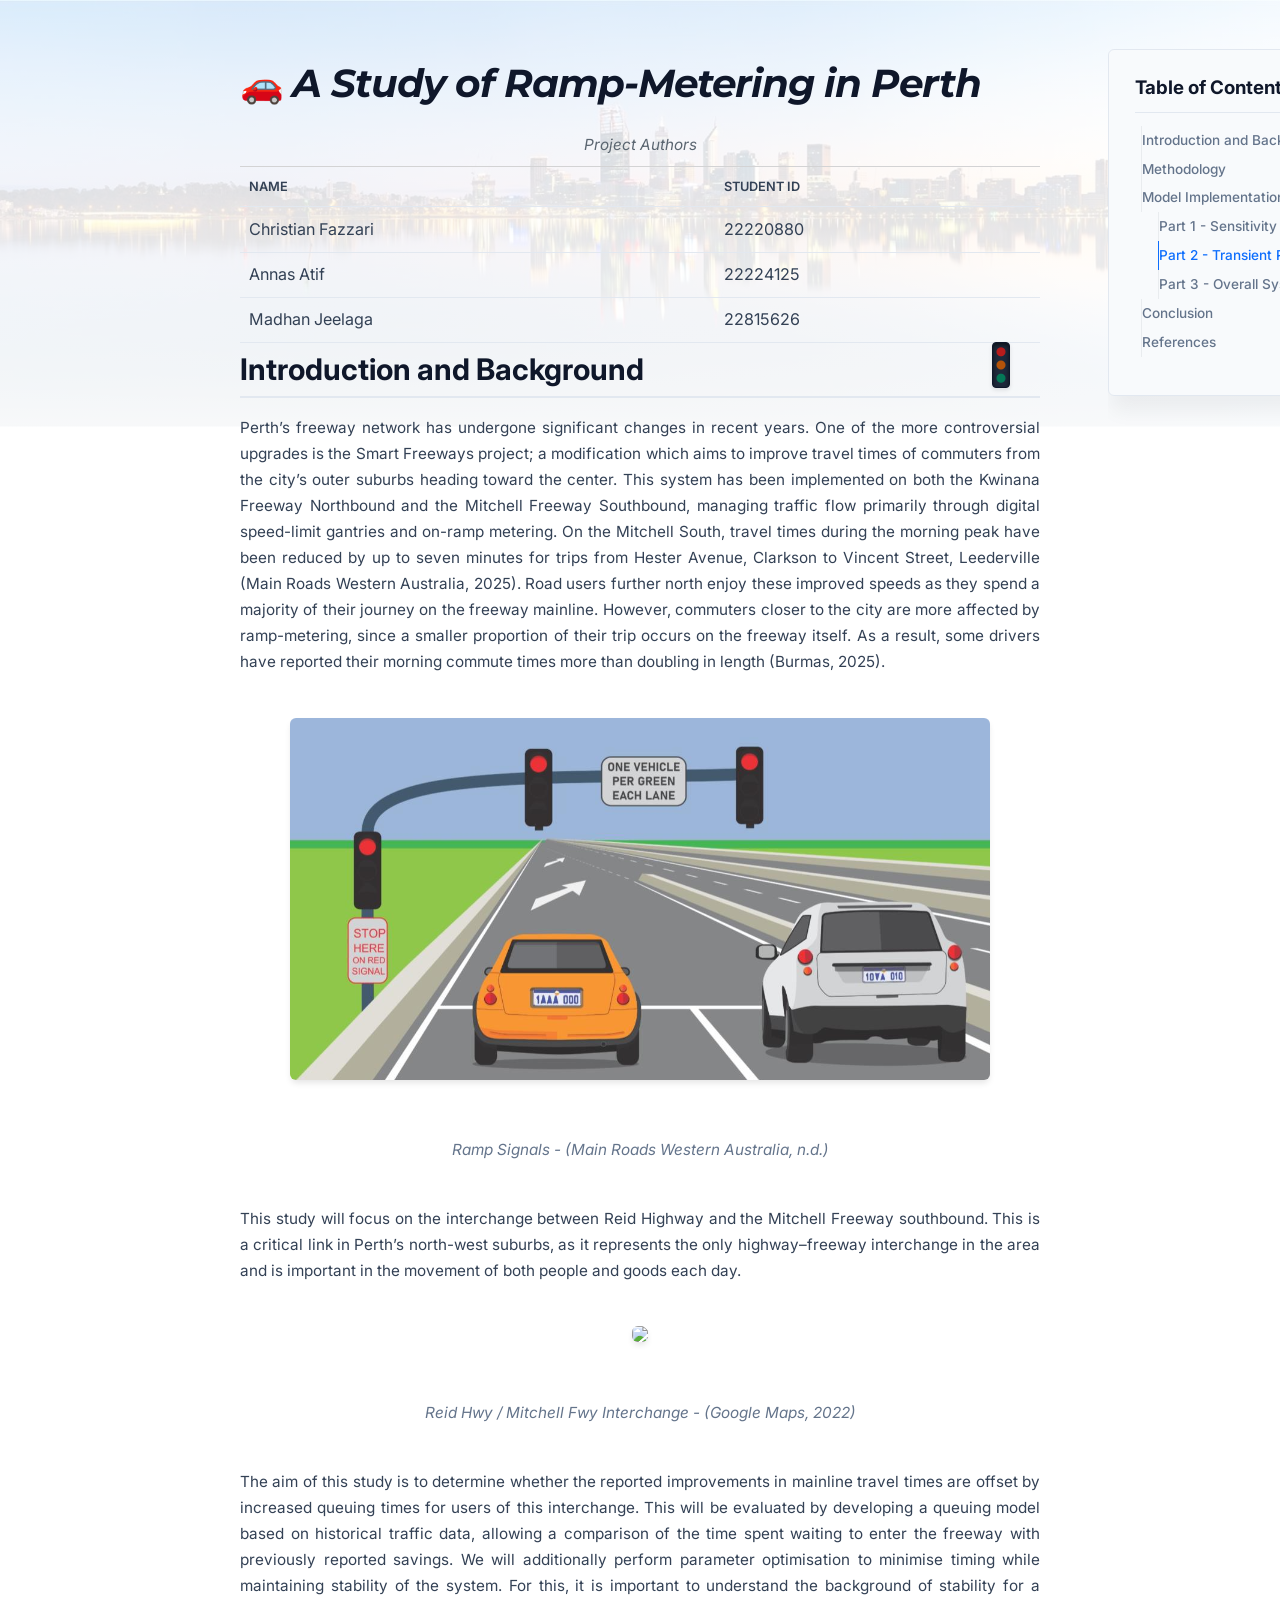
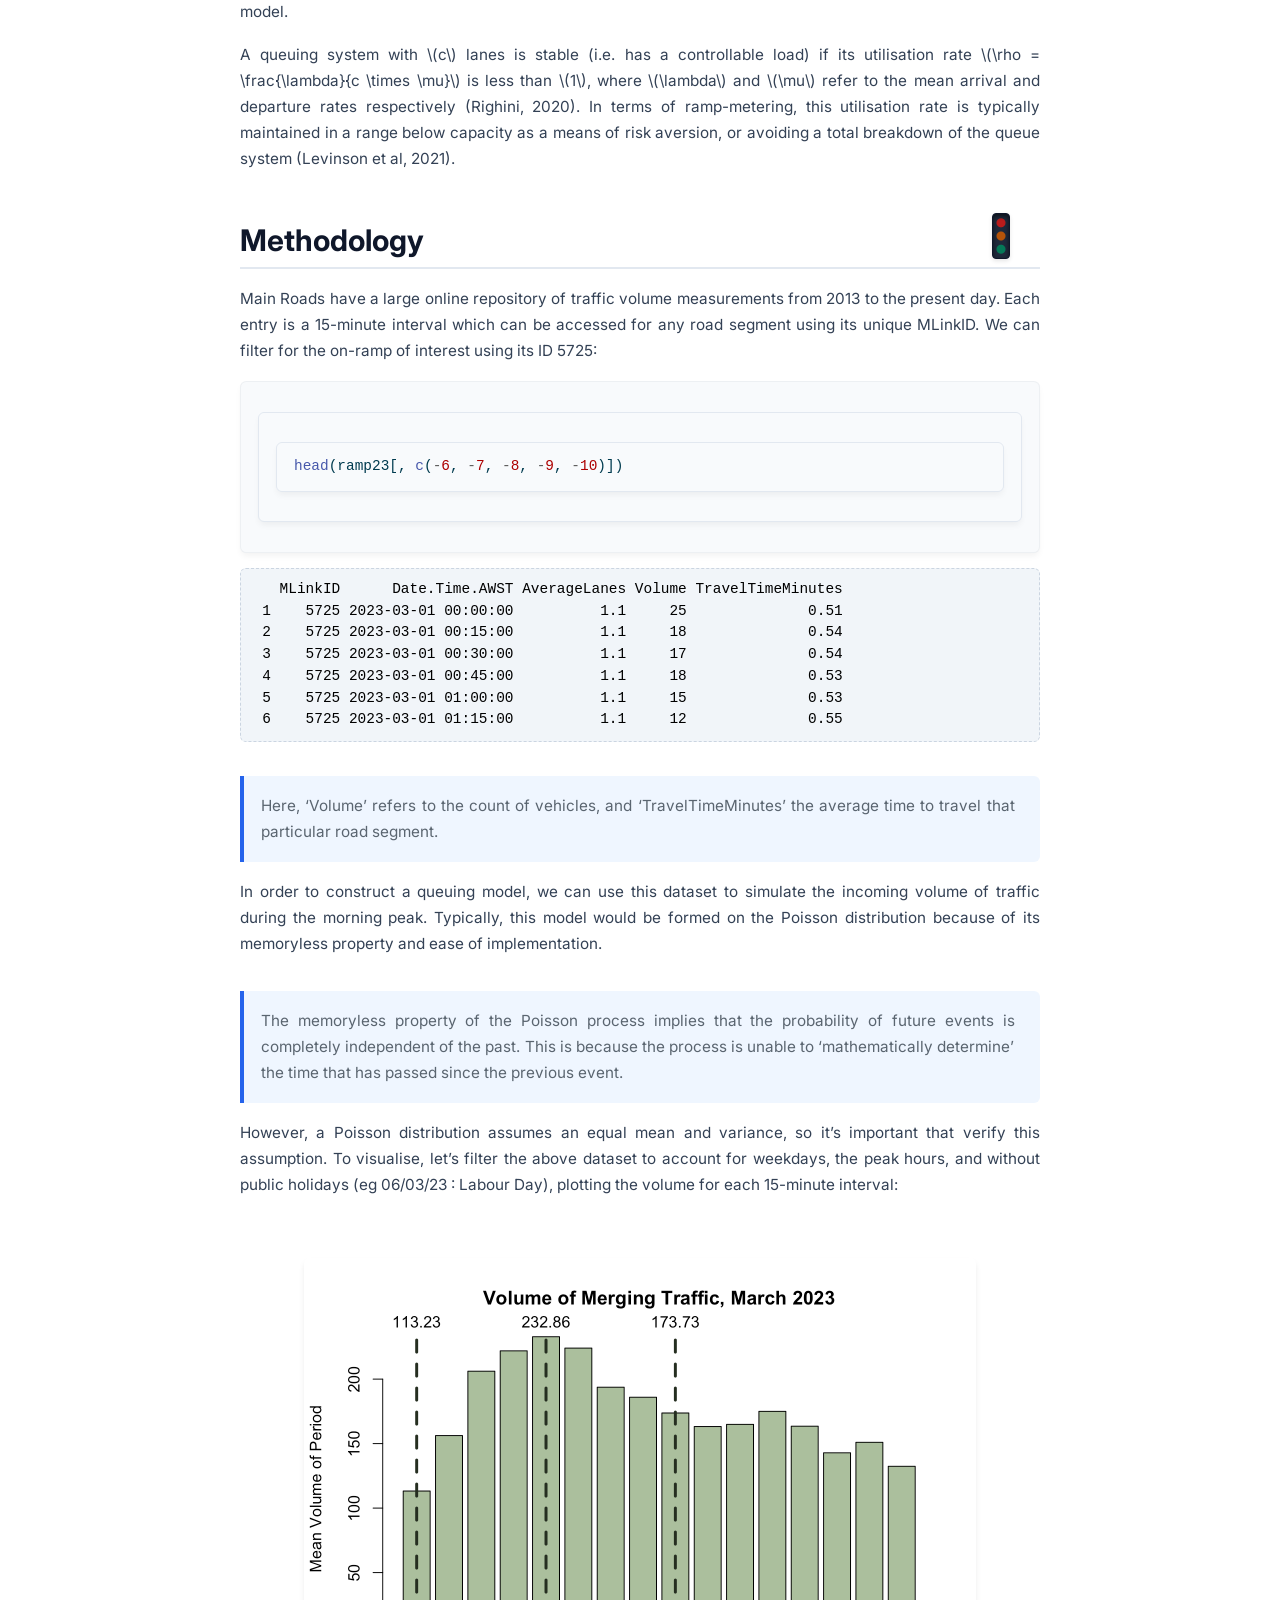
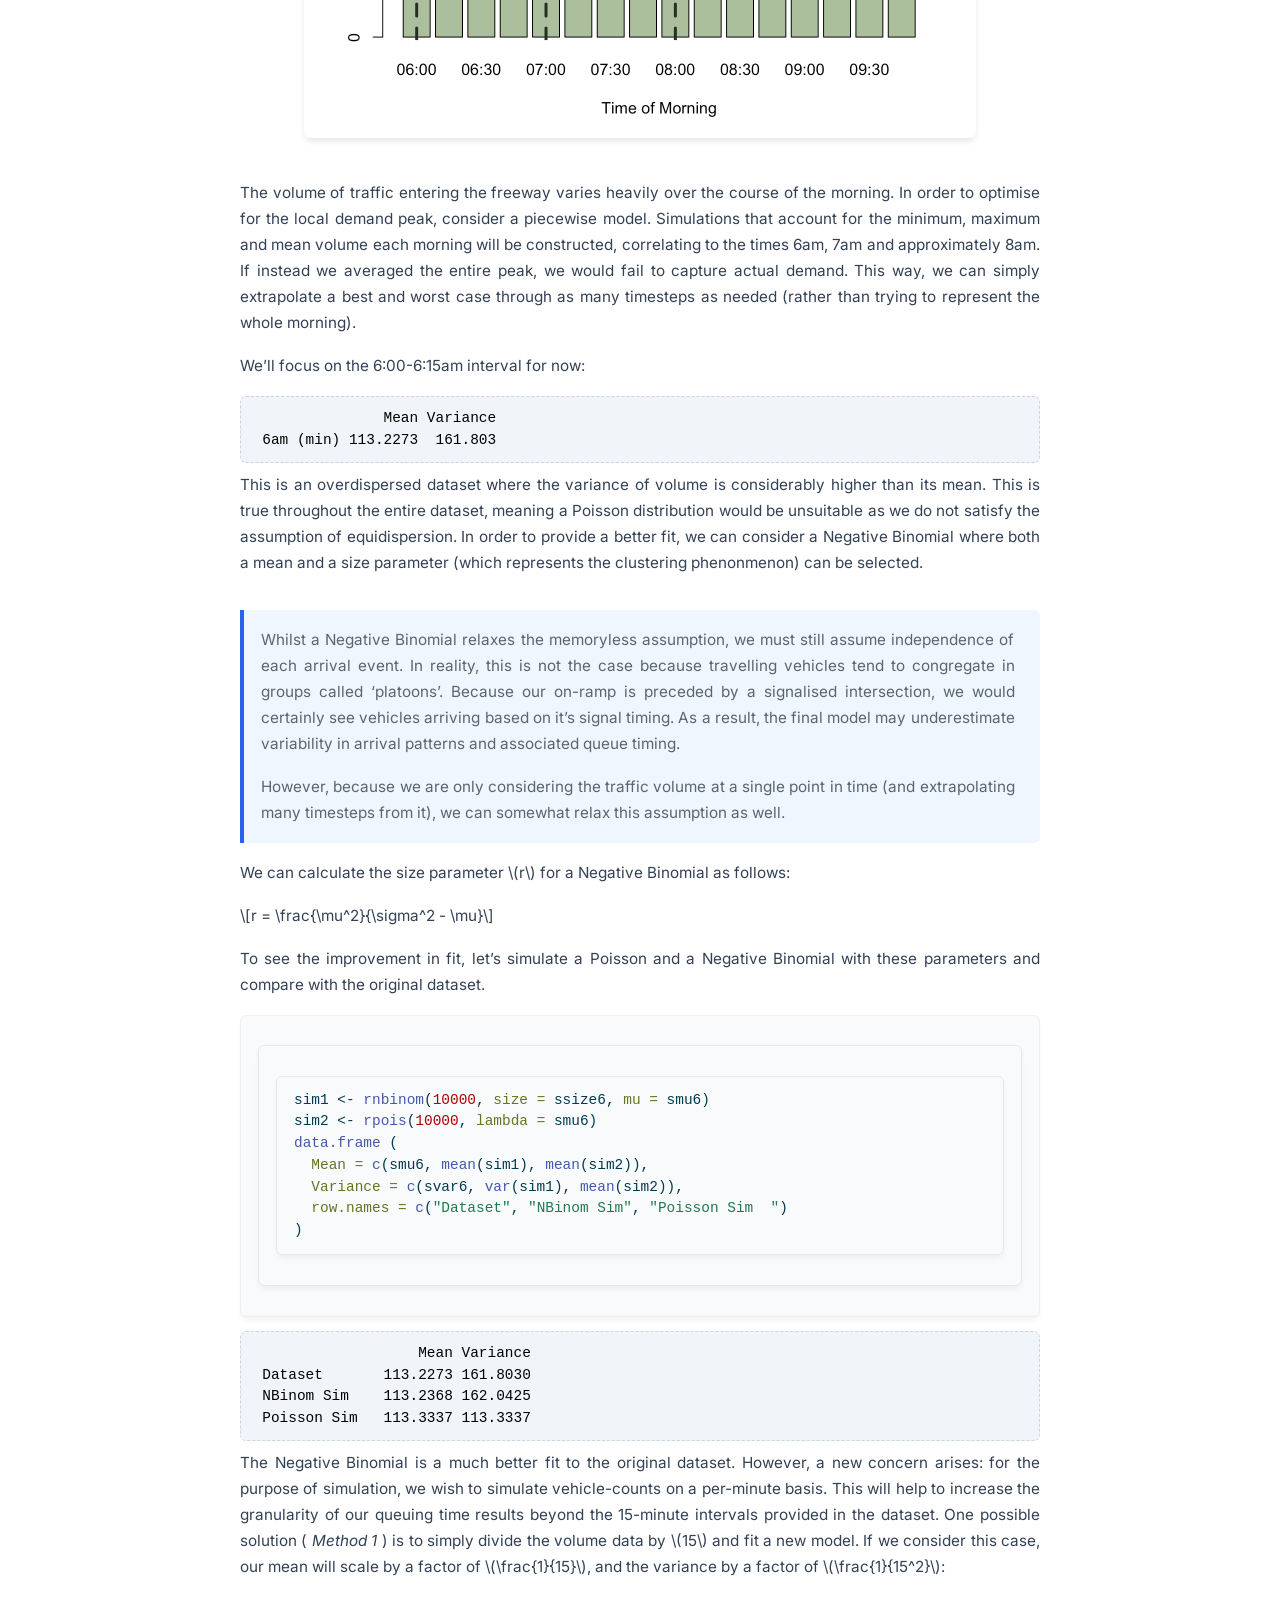
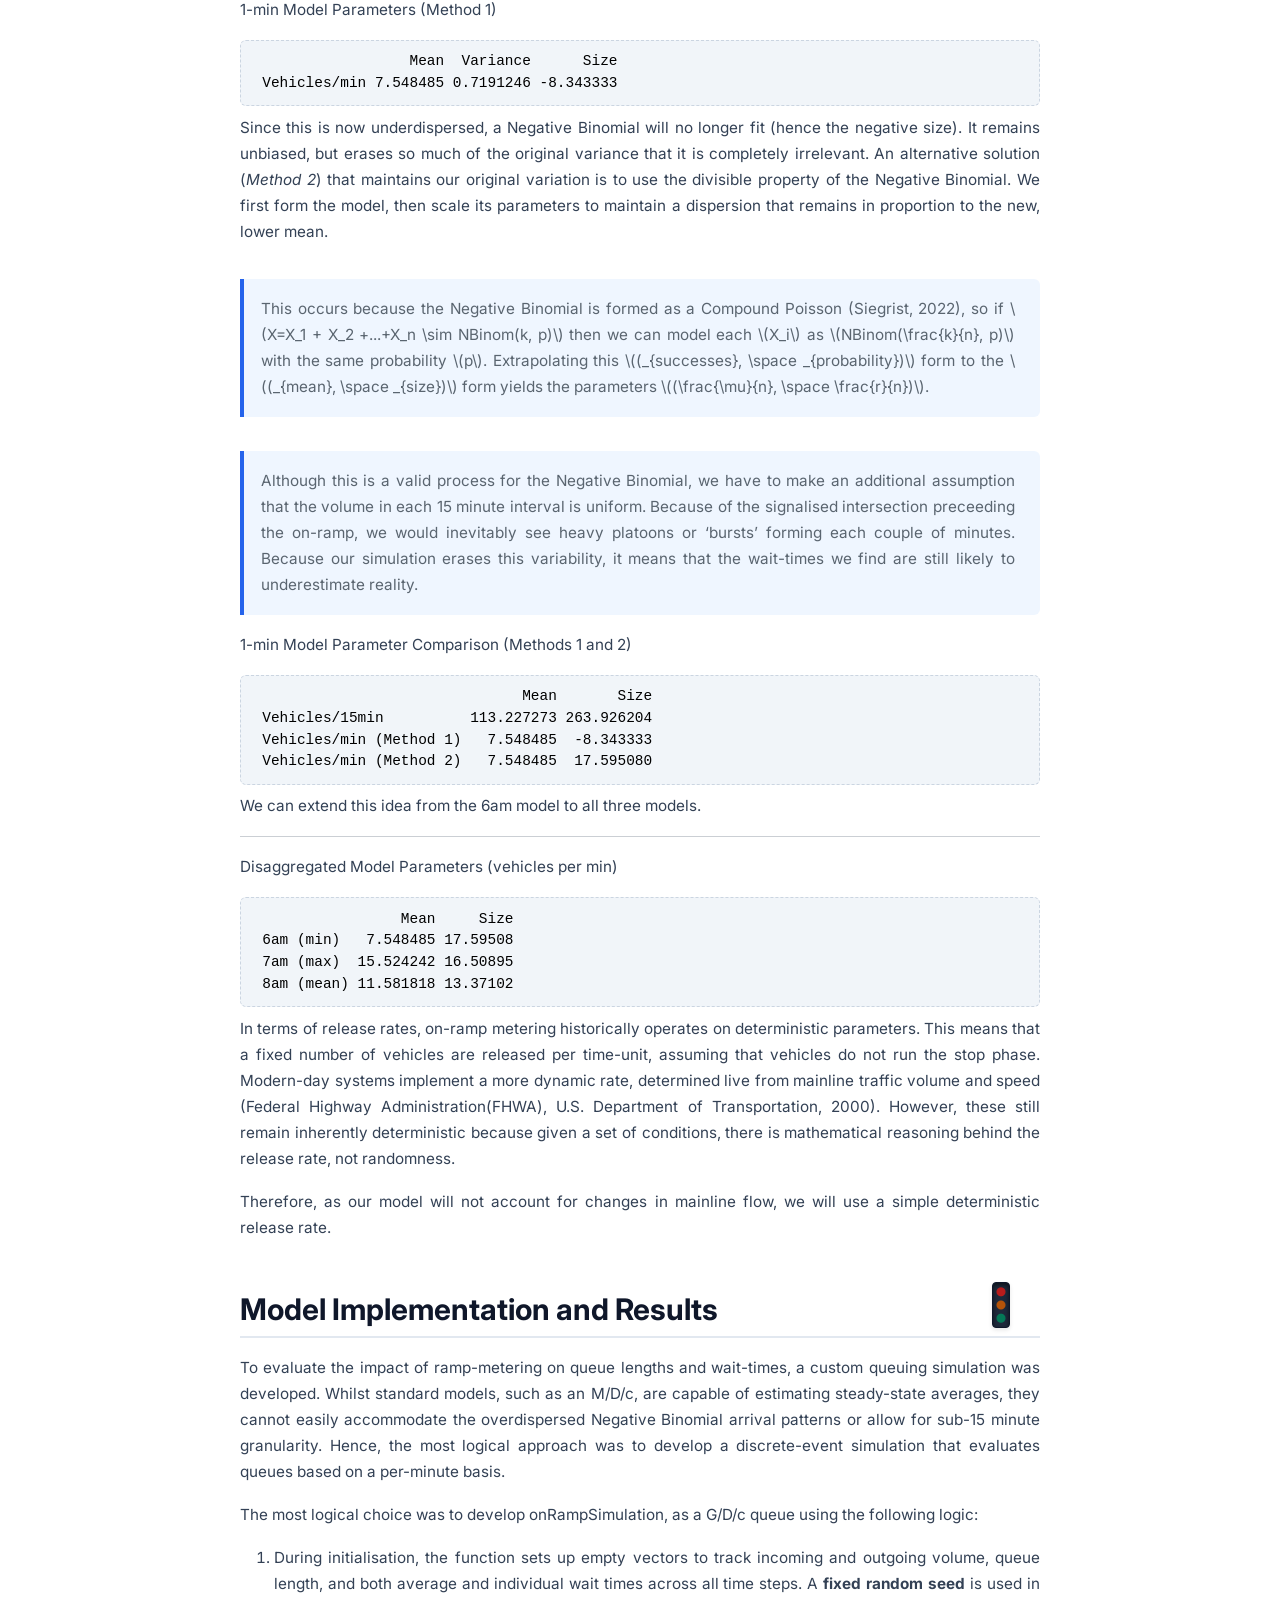
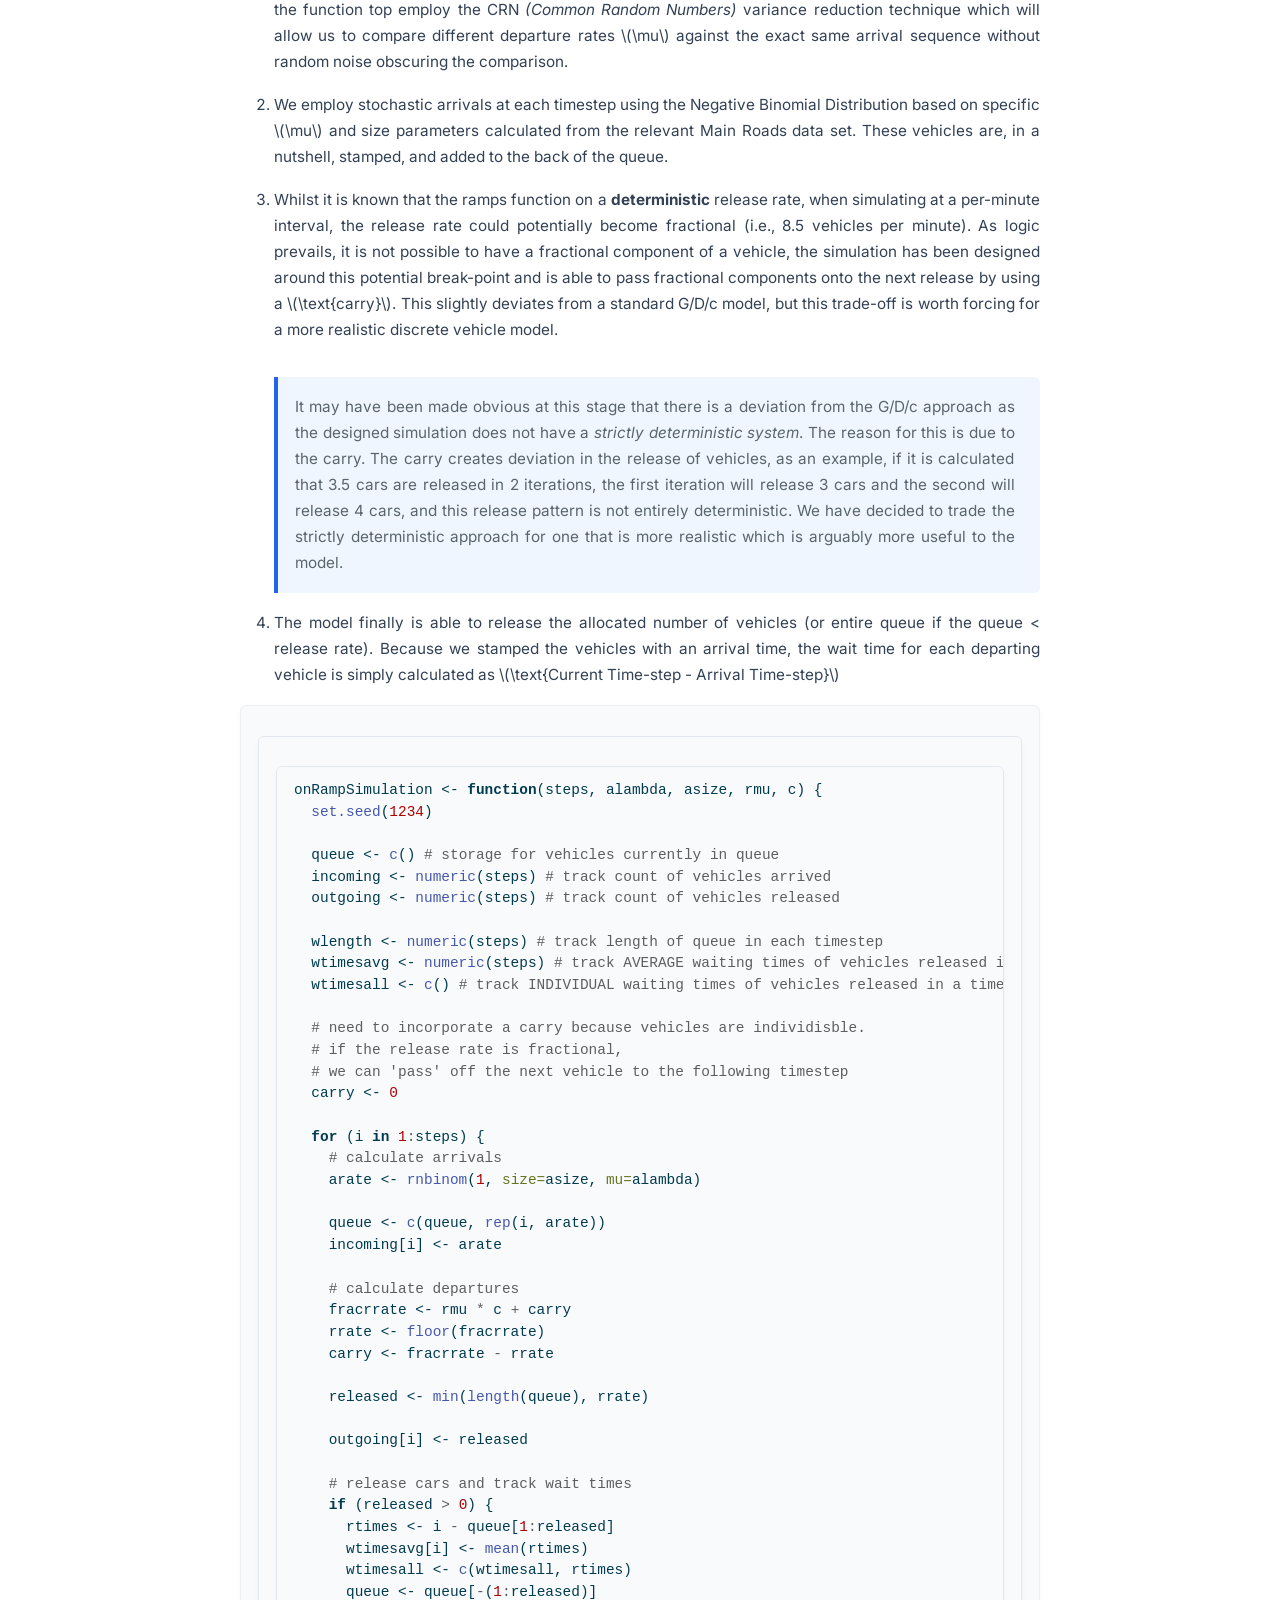
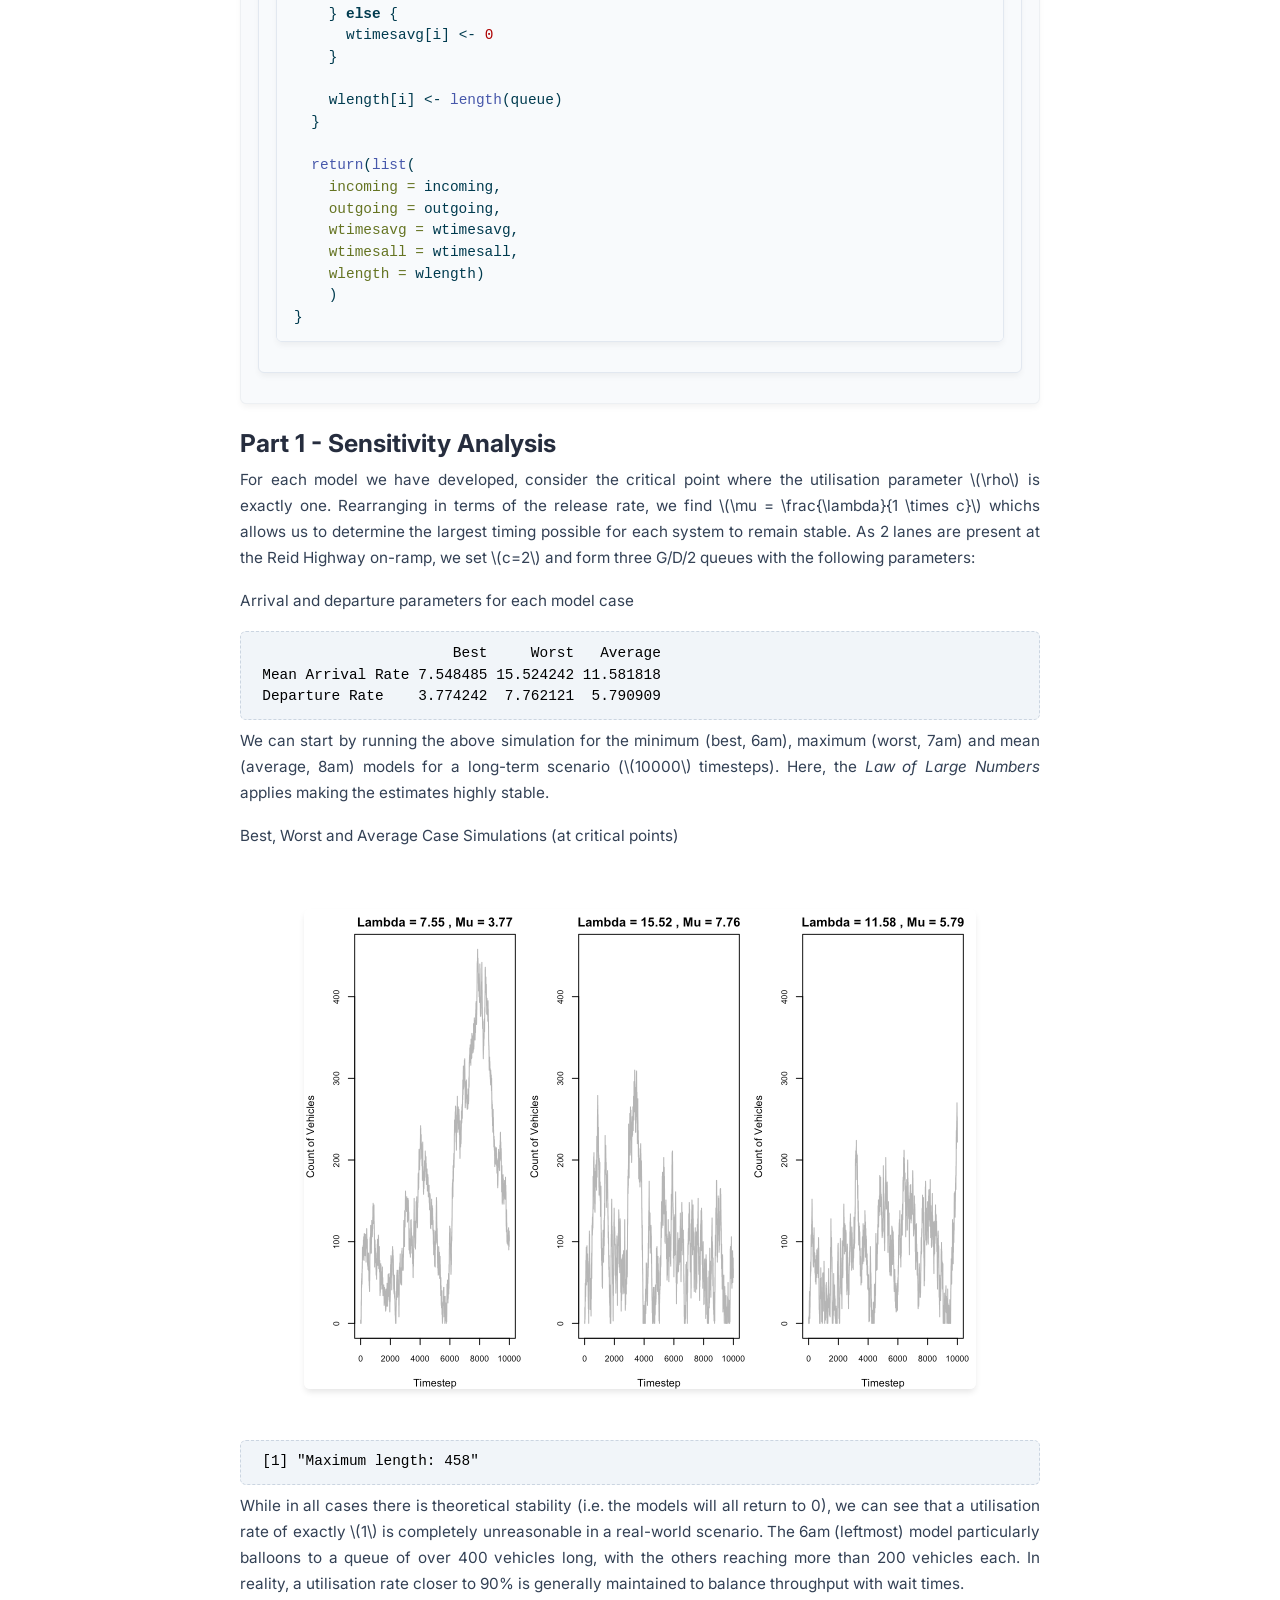
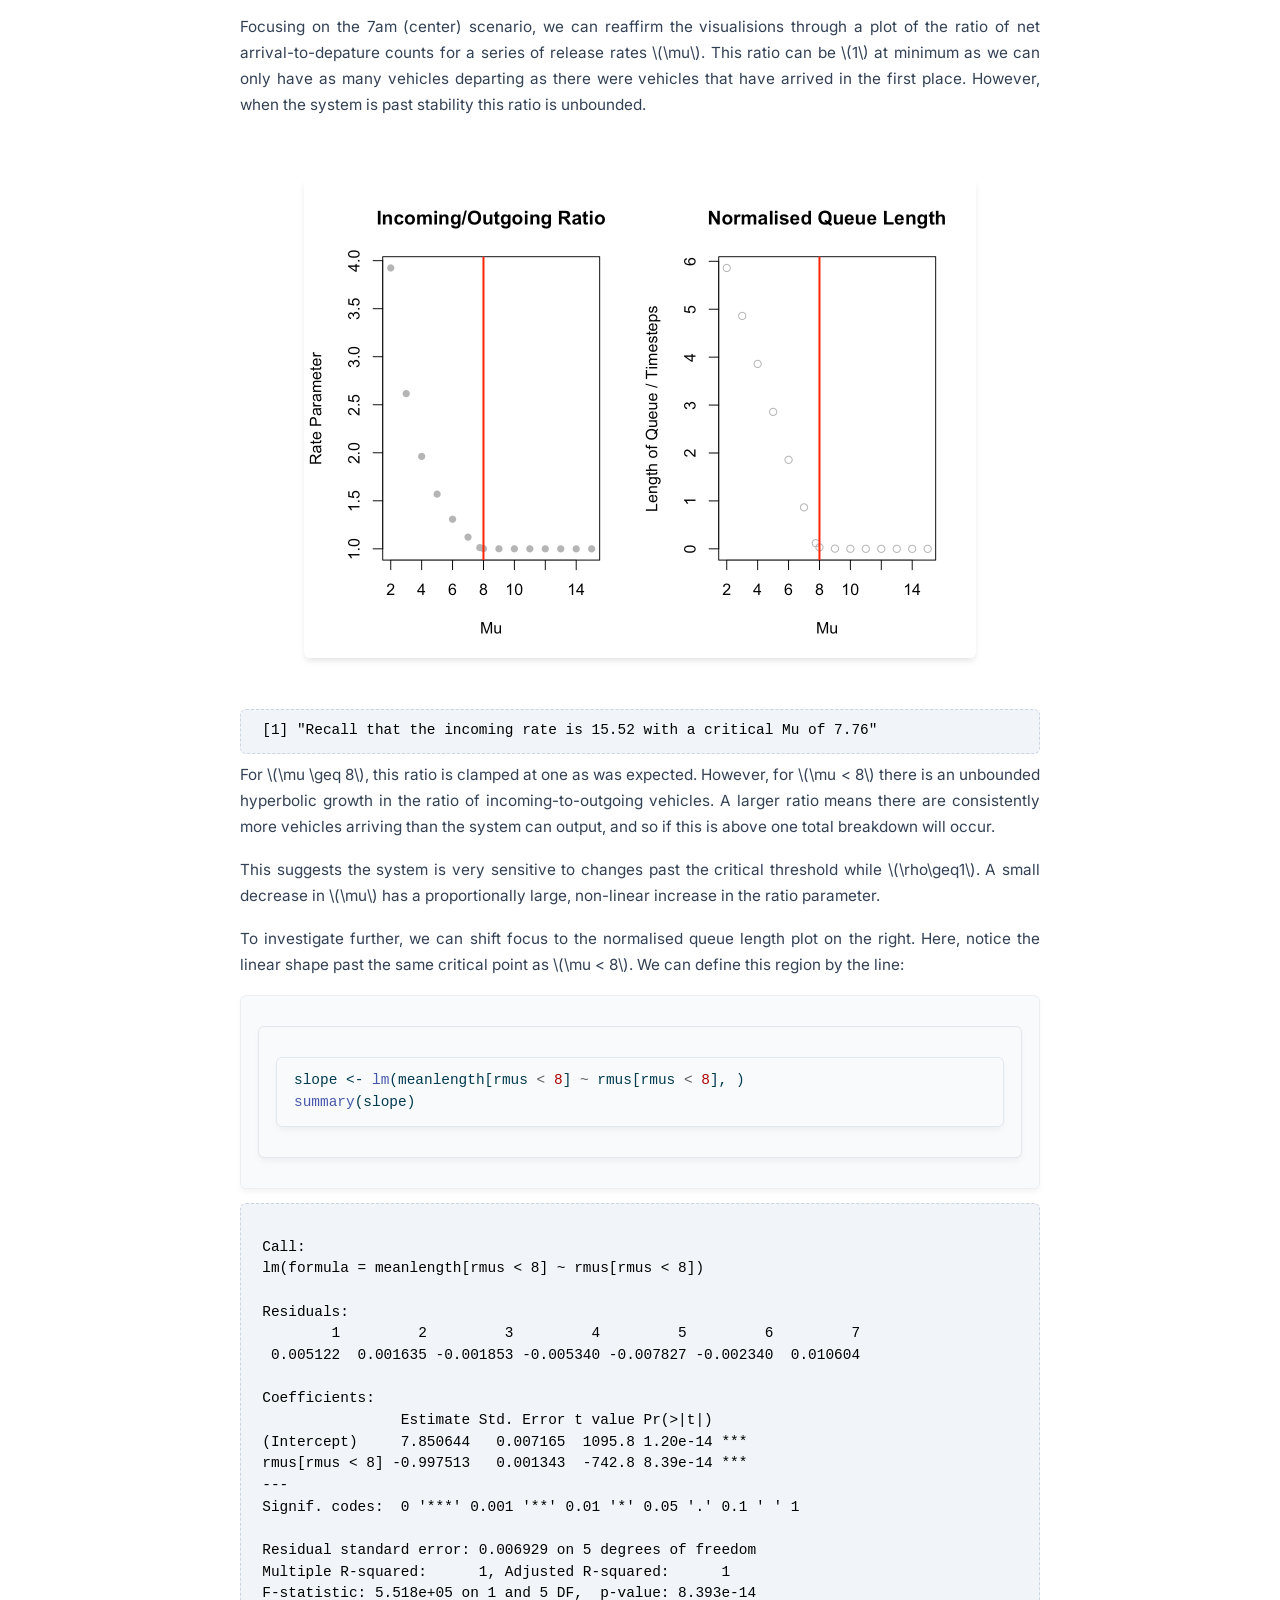
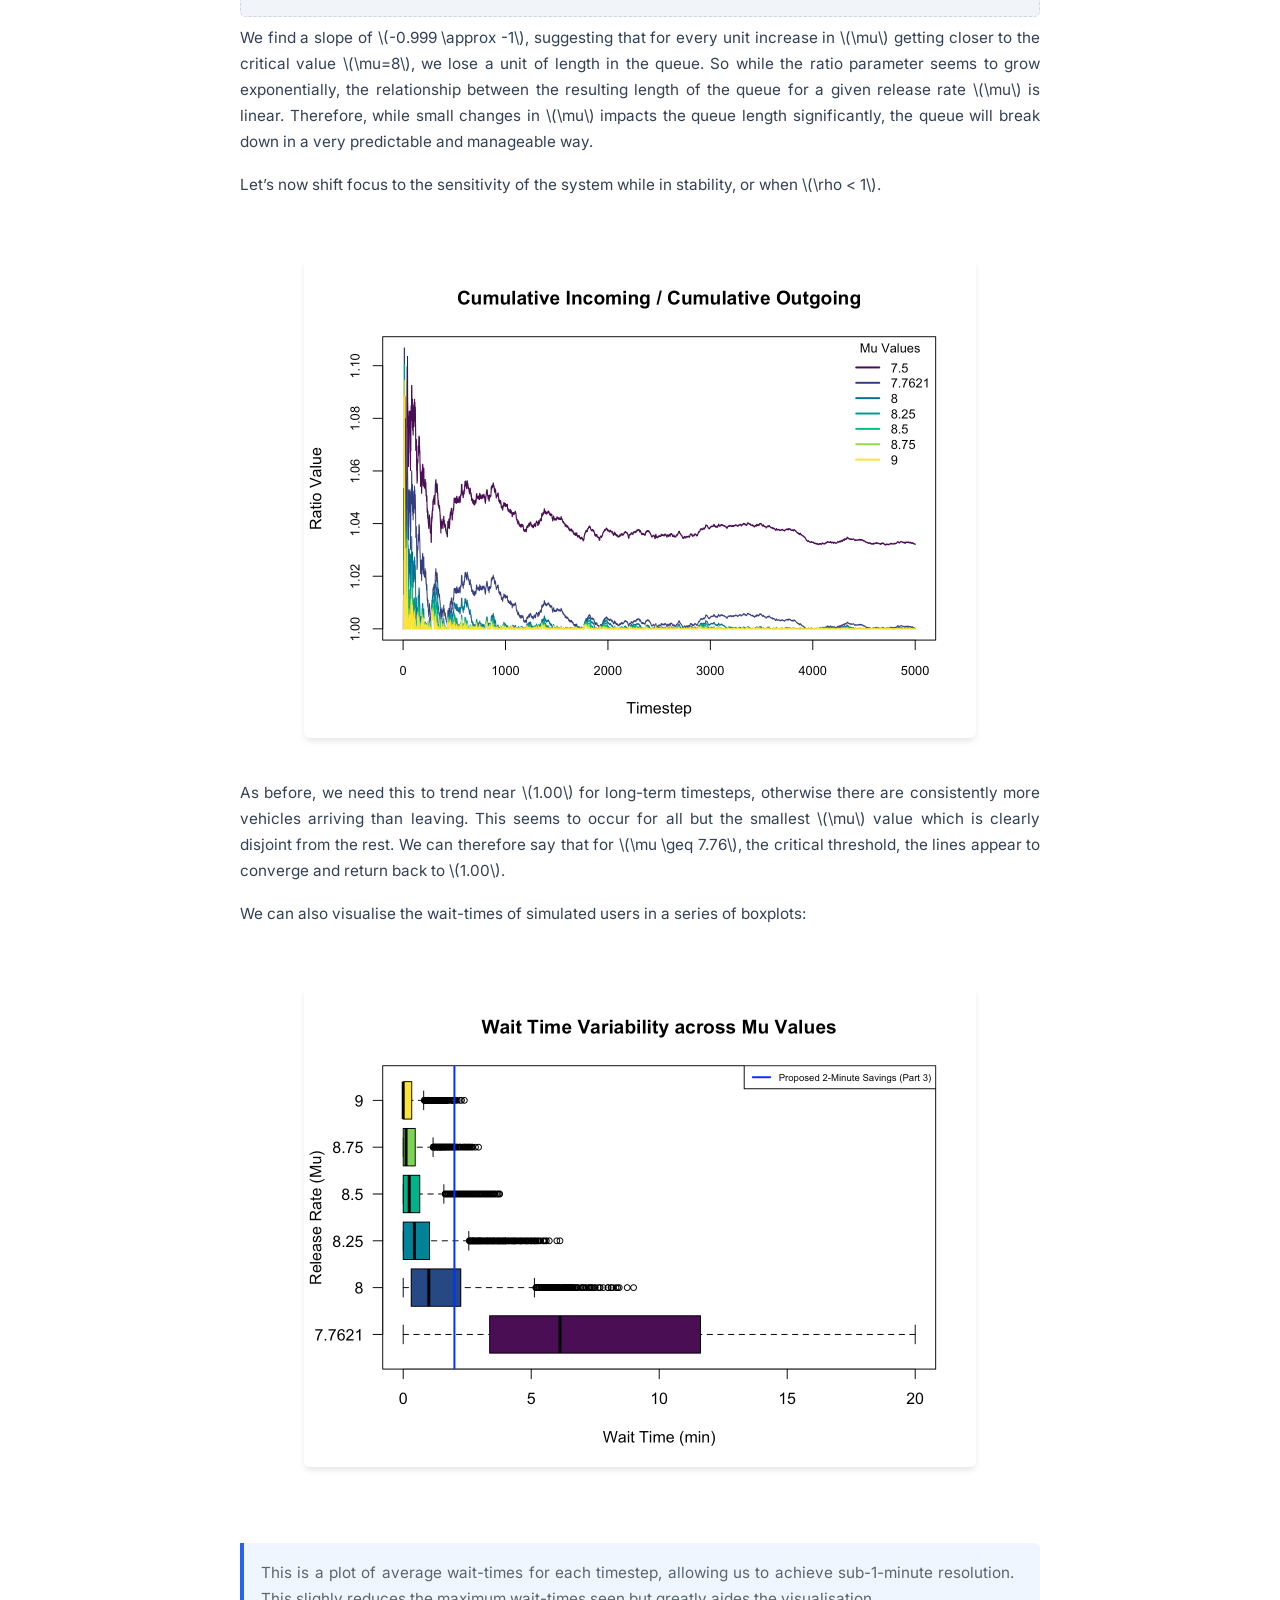
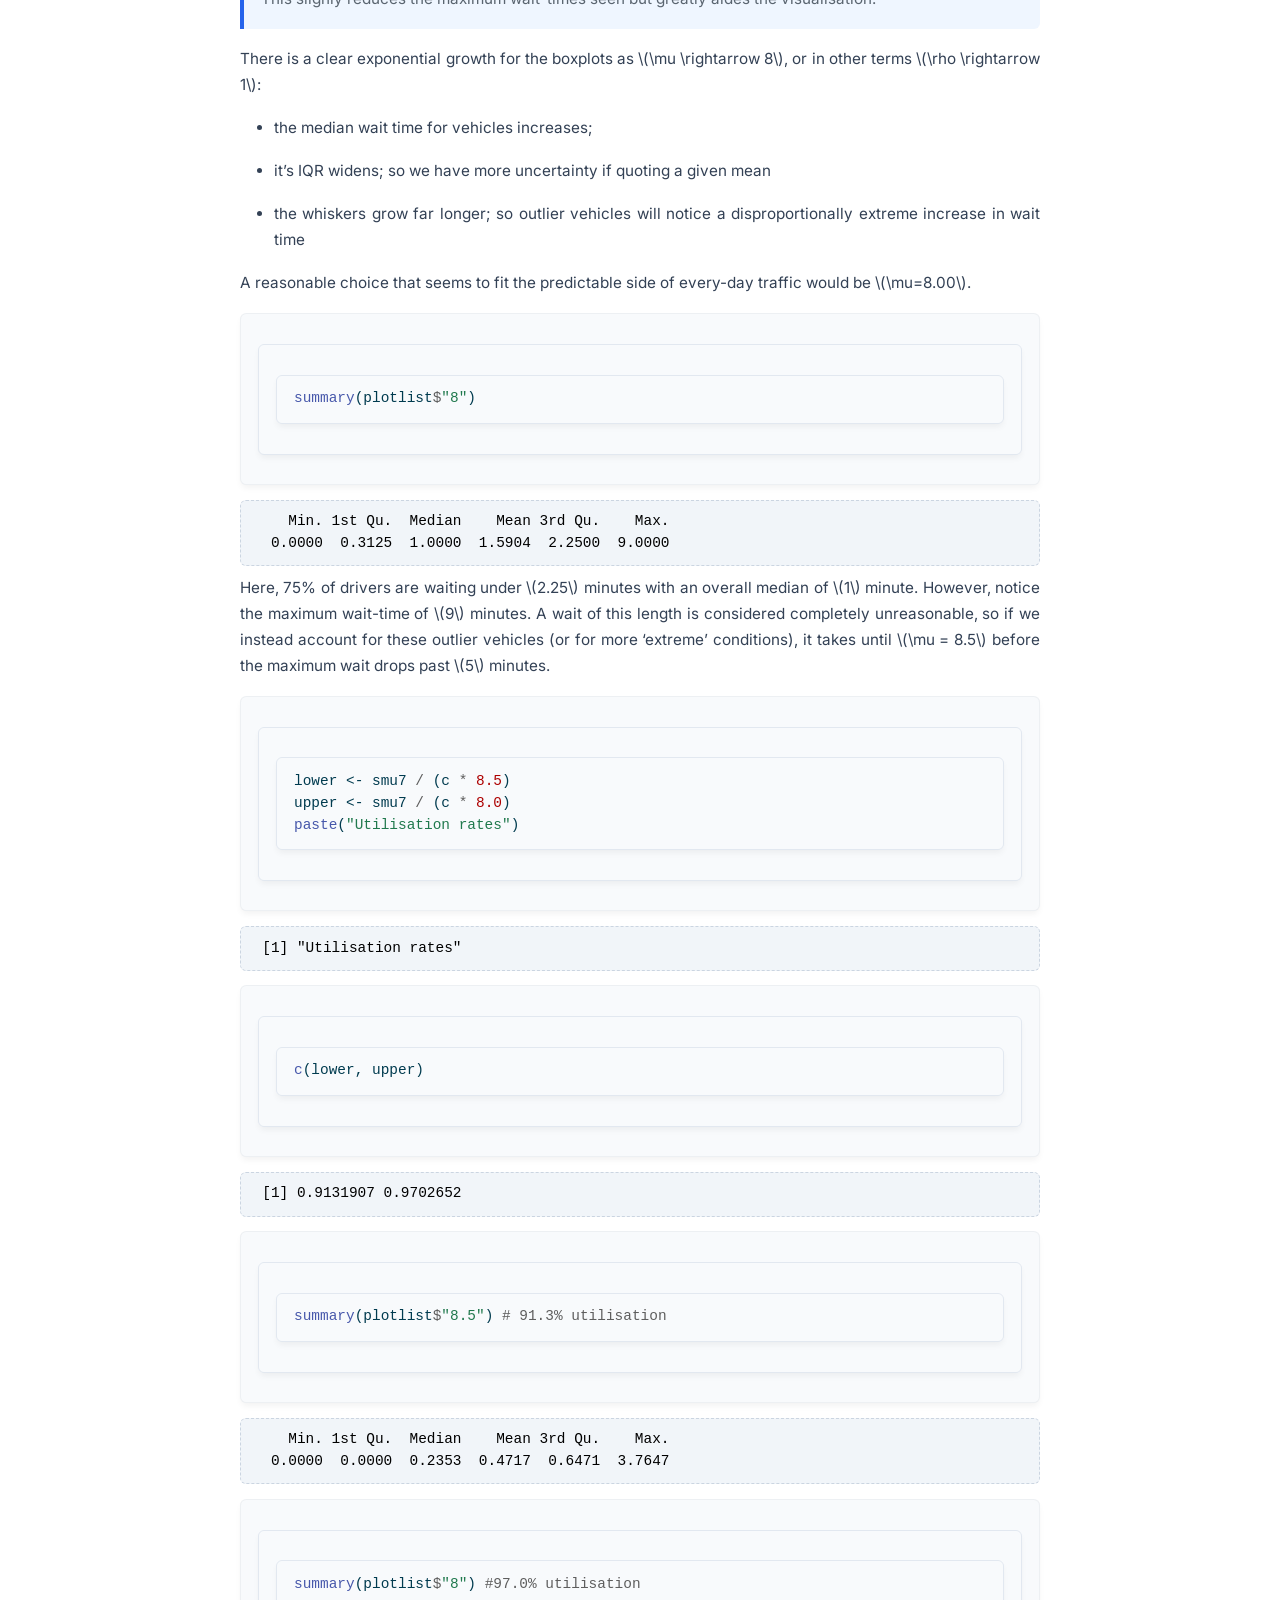
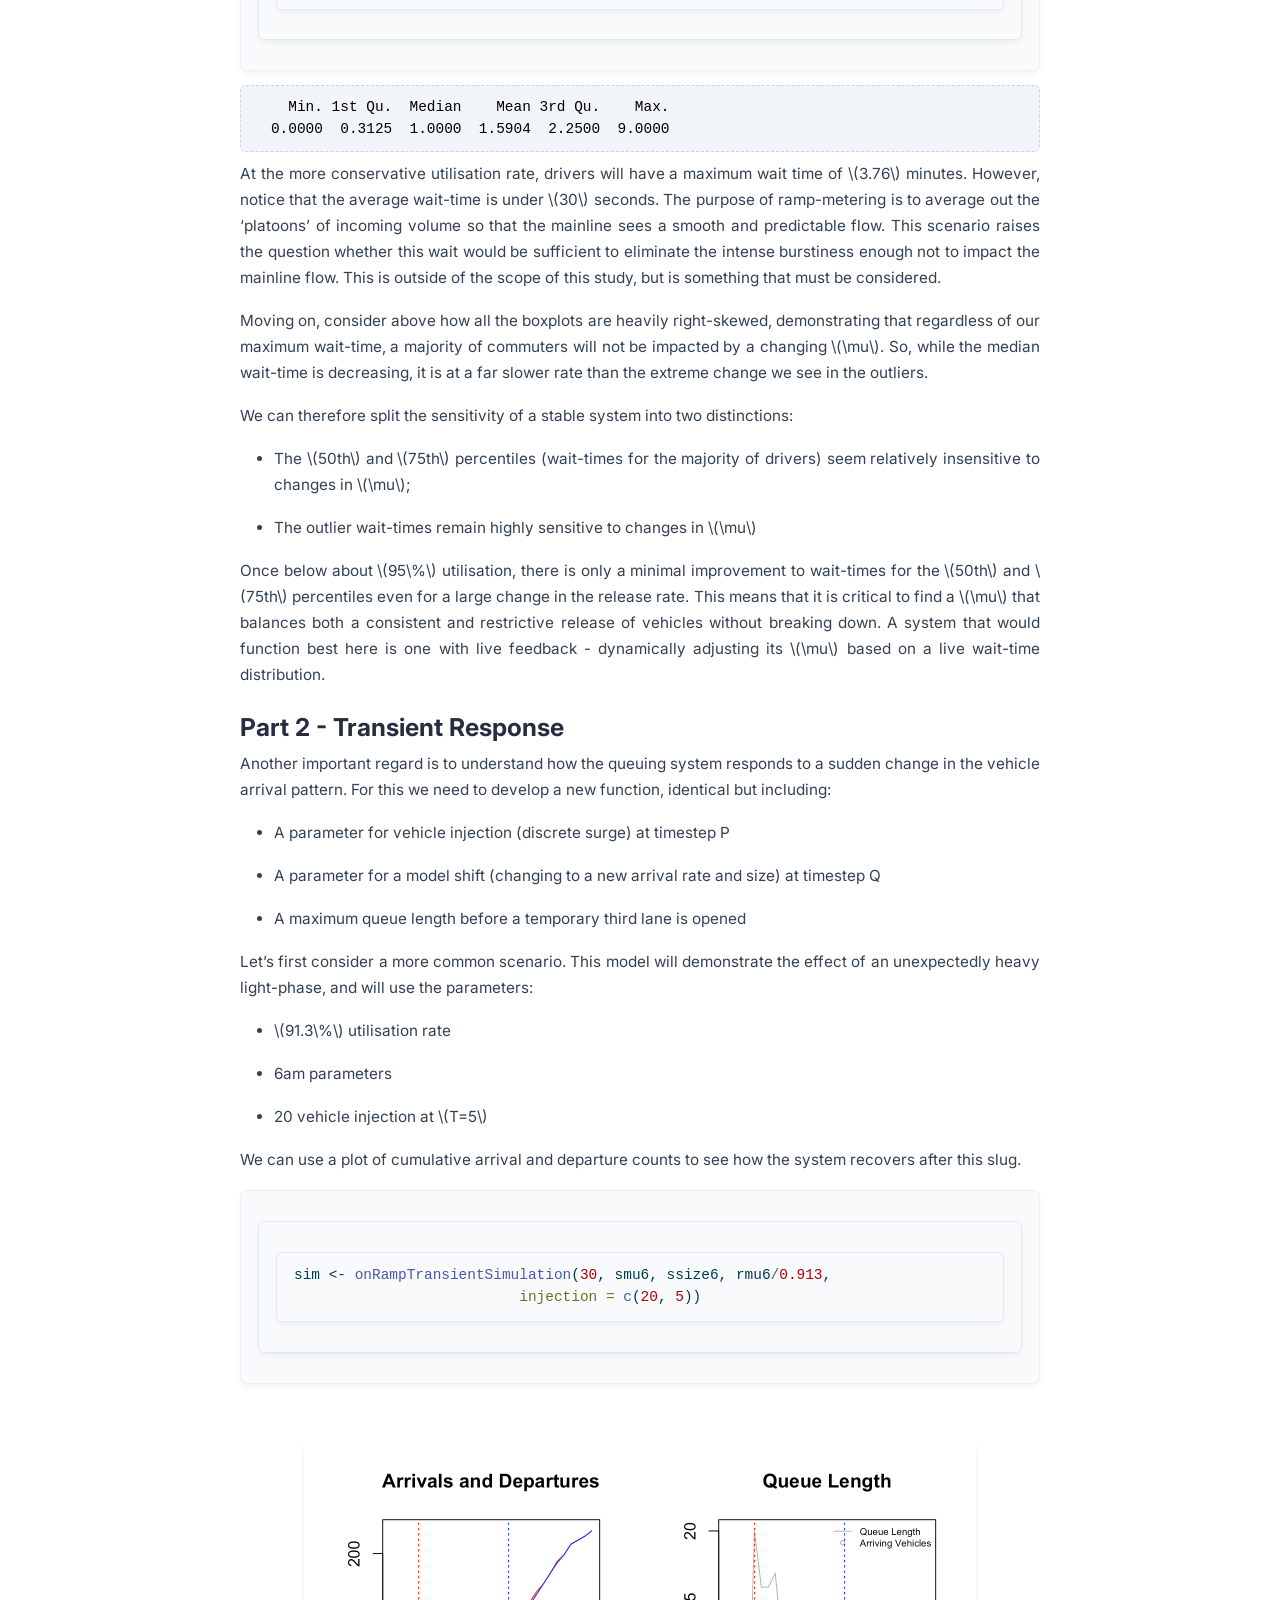
==== commit 73450b67: "Submission" ====
--- a/index.html
+++ b/index.html
@@ -148,124 +148,6 @@
 </header>
 
 
-<!-- The Floating Button --> <button id="scrollToTopBtn" title="Go to top"> <i class="bi bi-arrow-up-short"></i> </button>
-<script>
-document.addEventListener("DOMContentLoaded", function() {
-  let topButton = document.getElementById("scrollToTopBtn");
-
-
-  window.addEventListener("scroll", function() {
-
-    if (document.body.scrollTop > 300 || document.documentElement.scrollTop > 300) {
-      topButton.classList.add("visible");
-    } else {
-      topButton.classList.remove("visible");
-    }
-  });
-
-
-  topButton.addEventListener("click", function() {
-    window.scrollTo({
-      top: 0,
-      behavior: "smooth"
-    });
-  });
-});
-</script>
-<script>
-document.addEventListener("DOMContentLoaded", function() {
-  let toc = document.getElementById("TOC");
-  let mainContent = document.querySelector("main.content");
-  
-  if (toc && !document.getElementById("toc-search-container")) {
-    let searchContainer = document.createElement("div");
-    searchContainer.id = "toc-search-container";
-    searchContainer.innerHTML = '<input type="text" id="toc-search" placeholder="Search report (Press Enter)...">';
-    toc.insertBefore(searchContainer, toc.firstChild);
-    
-    let searchInput = document.getElementById("toc-search");
-
-    function clearHighlights() {
-      document.querySelectorAll('mark.search-highlight').forEach(mark => {
-        let parent = mark.parentNode;
-        parent.replaceChild(document.createTextNode(mark.textContent), mark);
-        parent.normalize();
-      });
-    }
-
-    searchInput.addEventListener("keyup", function(e) {
-      let filter = searchInput.value.toLowerCase();
-
-      let links = toc.getElementsByTagName("a");
-      for (let i = 0; i < links.length; i++) {
-        let text = links[i].textContent || links[i].innerText;
-        links[i].style.display = text.toLowerCase().indexOf(filter) > -1 ? "block" : "none";
-      }
-
-
-      clearHighlights();
-      if (filter.length < 3) return;
-
-      let safeFilter = filter.replace(/[.*+?^${}()|[\]\\]/g, '\\$&');
-      let regex = new RegExp(`(${safeFilter})`, 'gi');
-      let walker = document.createTreeWalker(mainContent, NodeFilter.SHOW_TEXT, null, false);
-      let textNodes = [];
-      
-      while (walker.nextNode()) {
-        let parentName = walker.currentNode.parentNode.nodeName;
-
-        if (parentName !== 'SCRIPT' && parentName !== 'STYLE' && parentName !== 'CODE' && parentName !== 'PRE') {
-          textNodes.push(walker.currentNode);
-        }
-      }
-
-      let firstMatch = null;
-      textNodes.forEach(node => {
-        if (node.nodeValue.match(regex)) {
-          let fragment = document.createDocumentFragment();
-          let parts = node.nodeValue.split(regex);
-          parts.forEach(part => {
-            if (part.toLowerCase() === filter) {
-              let mark = document.createElement('mark');
-              mark.className = 'search-highlight';
-              mark.textContent = part;
-              fragment.appendChild(mark);
-              if (!firstMatch) firstMatch = mark; // Saves the very first match found
-            } else {
-              fragment.appendChild(document.createTextNode(part));
-            }
-          });
-          node.parentNode.replaceChild(fragment, node);
-        }
-      });
-
-      if (e.key === "Enter" && firstMatch) {
-        firstMatch.scrollIntoView({ behavior: 'smooth', block: 'center' });
-      }
-    });
-  }
-});
-</script>
-<div class="nav-traffic-banner">
-<!-- The Road Centerline -->
-<div class="nav-road-line">
-
-</div>
-<!-- The Cars (Top Lane - Driving Right) -->
-<div class="nav-car nav-c1">
-
-</div>
-<div class="nav-car nav-c2">
-
-</div>
-<!-- The Cars (Bottom Lane - Driving Right) -->
-<div class="nav-car nav-c3">
-
-</div>
-<div class="nav-car nav-c4">
-
-</div>
-</div>
 <table class="caption-top table">
 <caption><em>Project Authors</em></caption>
 <thead>
@@ -375,8 +257,8 @@
 <div class="cell-output cell-output-stdout">
 <pre><code>                  Mean Variance
 Dataset       113.2273 161.8030
-NBinom Sim    113.2991 163.3912
-Poisson Sim   113.2509 113.2509</code></pre>
+NBinom Sim    113.2368 162.0425
+Poisson Sim   113.3337 113.3337</code></pre>
 </div>
 </div>
 <p>The Negative Binomial is a much better fit to the original dataset. However, a new concern arises: for the purpose of simulation, we wish to simulate vehicle-counts on a per-minute basis. This will help to increase the granularity of our queuing time results beyond the 15-minute intervals provided in the dataset. One possible solution ( <em>Method 1</em> ) is to simply divide the volume data by <span class="math inline">\(15\)</span> and fit a new model. If we consider this case, our mean will scale by a factor of <span class="math inline">\(\frac{1}{15}\)</span>, and the variance by a factor of <span class="math inline">\(\frac{1}{15^2}\)</span>:</p>
@@ -810,7 +692,7 @@
 <pre><code>[1] 0.784</code></pre>
 </div>
 </div>
-<p>However, because we incorporate feedback, the new maximum wait-time is only <span class="math inline">\(3\)</span> minute (down from <span class="math inline">\(9\)</span>). In this situation, <span class="math inline">\(78.4\%\)</span> (a majority) of drivers will still see a net improvement in their travel time when heading towards the city. Due to the inherent variation of traffic flow, it is not reasonable for every driver to individually see a net improvement in their travel time from this on-ramp. For some, and most, road users it is – but not all.</p>
+<p>However, because we incorporate feedback, the new maximum wait-time is only <span class="math inline">\(3\)</span> minutes (down from <span class="math inline">\(9\)</span>). In this situation, <span class="math inline">\(78.4\%\)</span> (a majority) of drivers will still see a net improvement in their travel time when heading towards the city. Due to the inherent variation of traffic flow, it is not reasonable for every driver to individually see a net improvement in their travel time from this on-ramp. For some, and most, road users it is – but not all.</p>
 </section>
 </section>
 <section id="conclusion" class="level2">
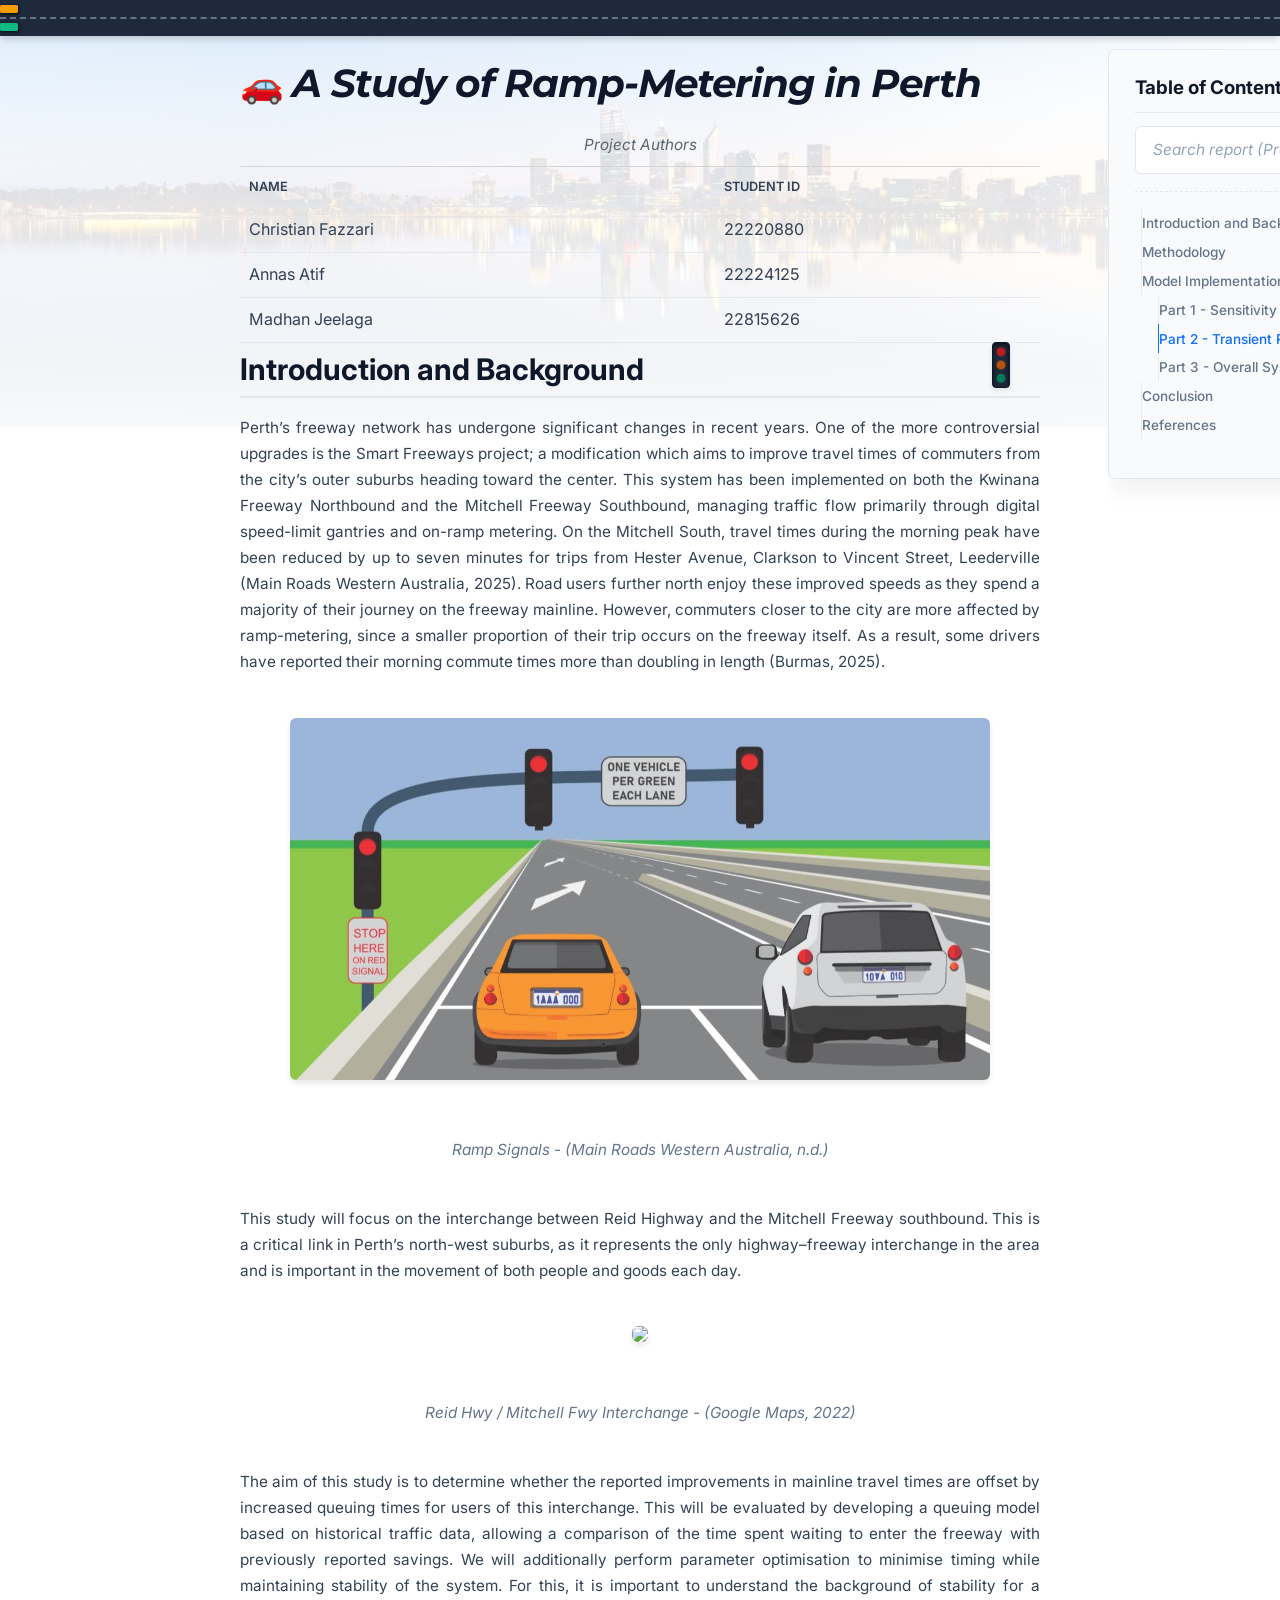
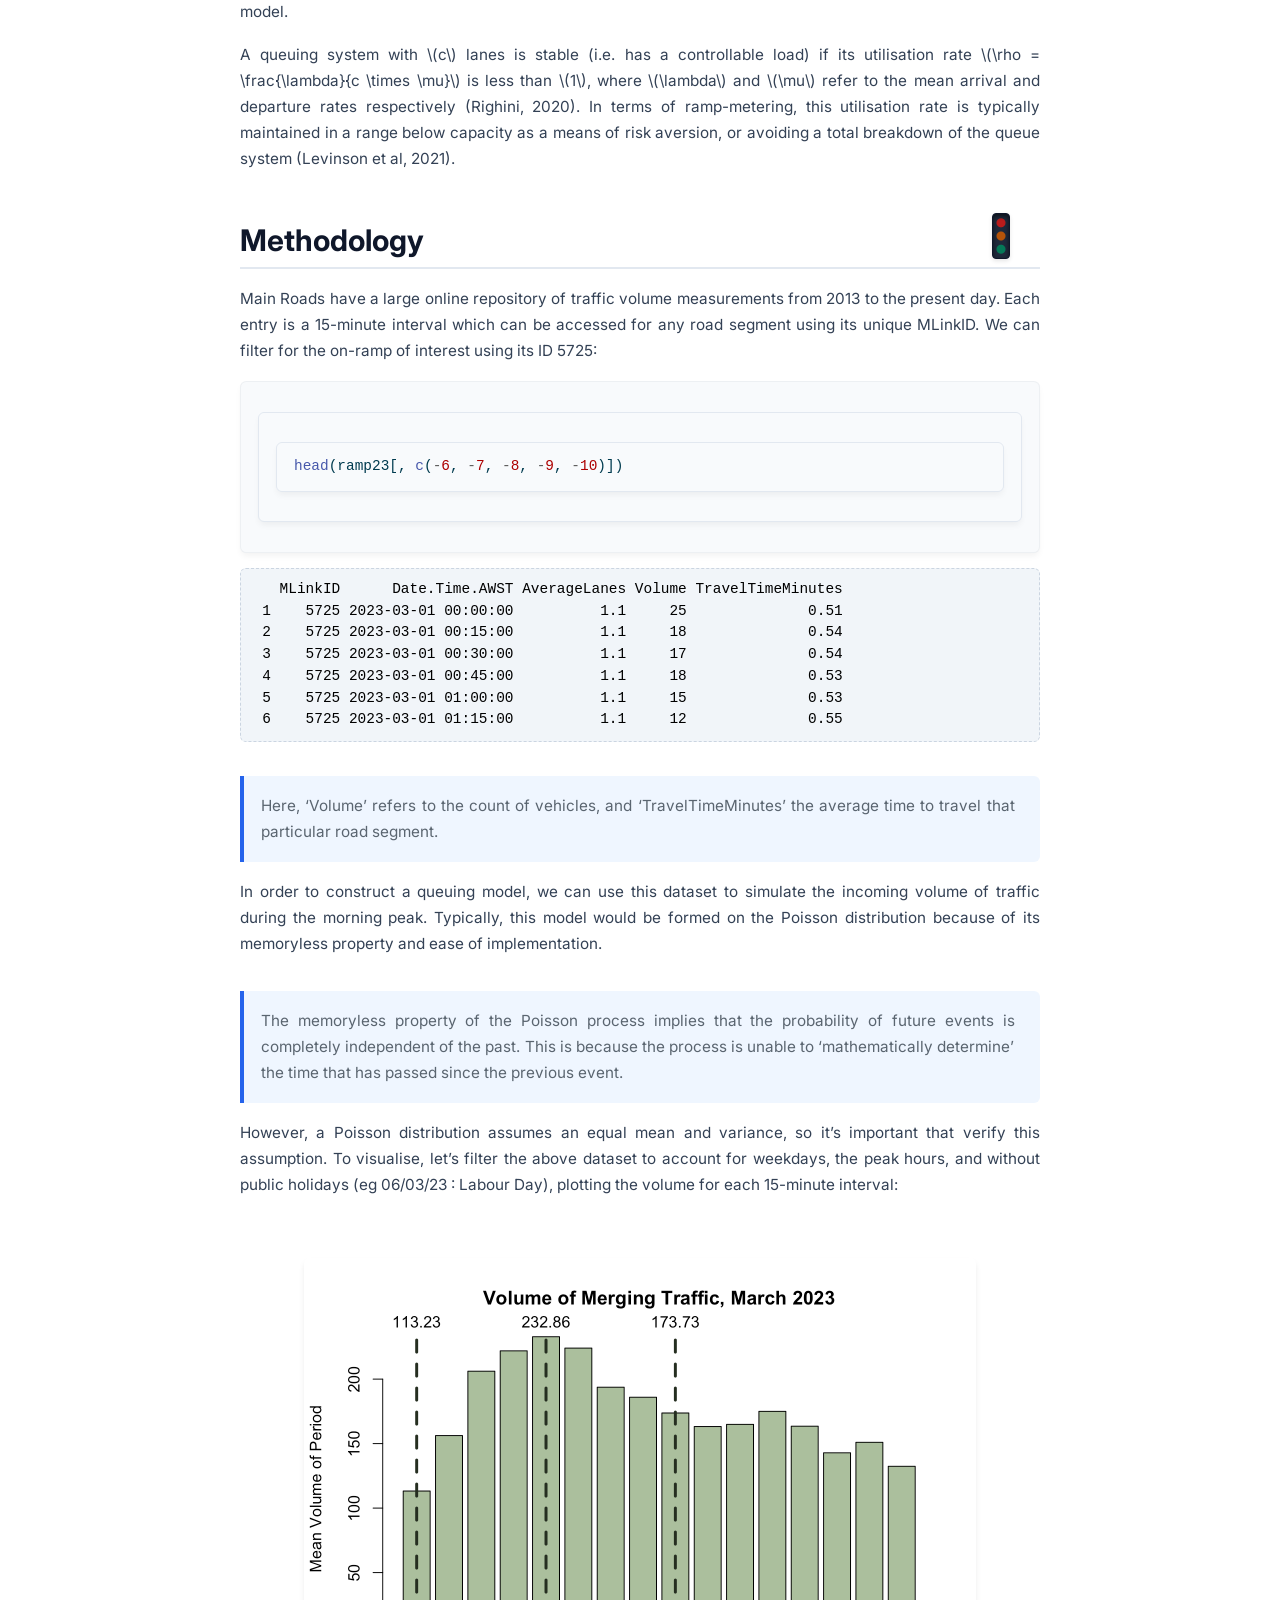
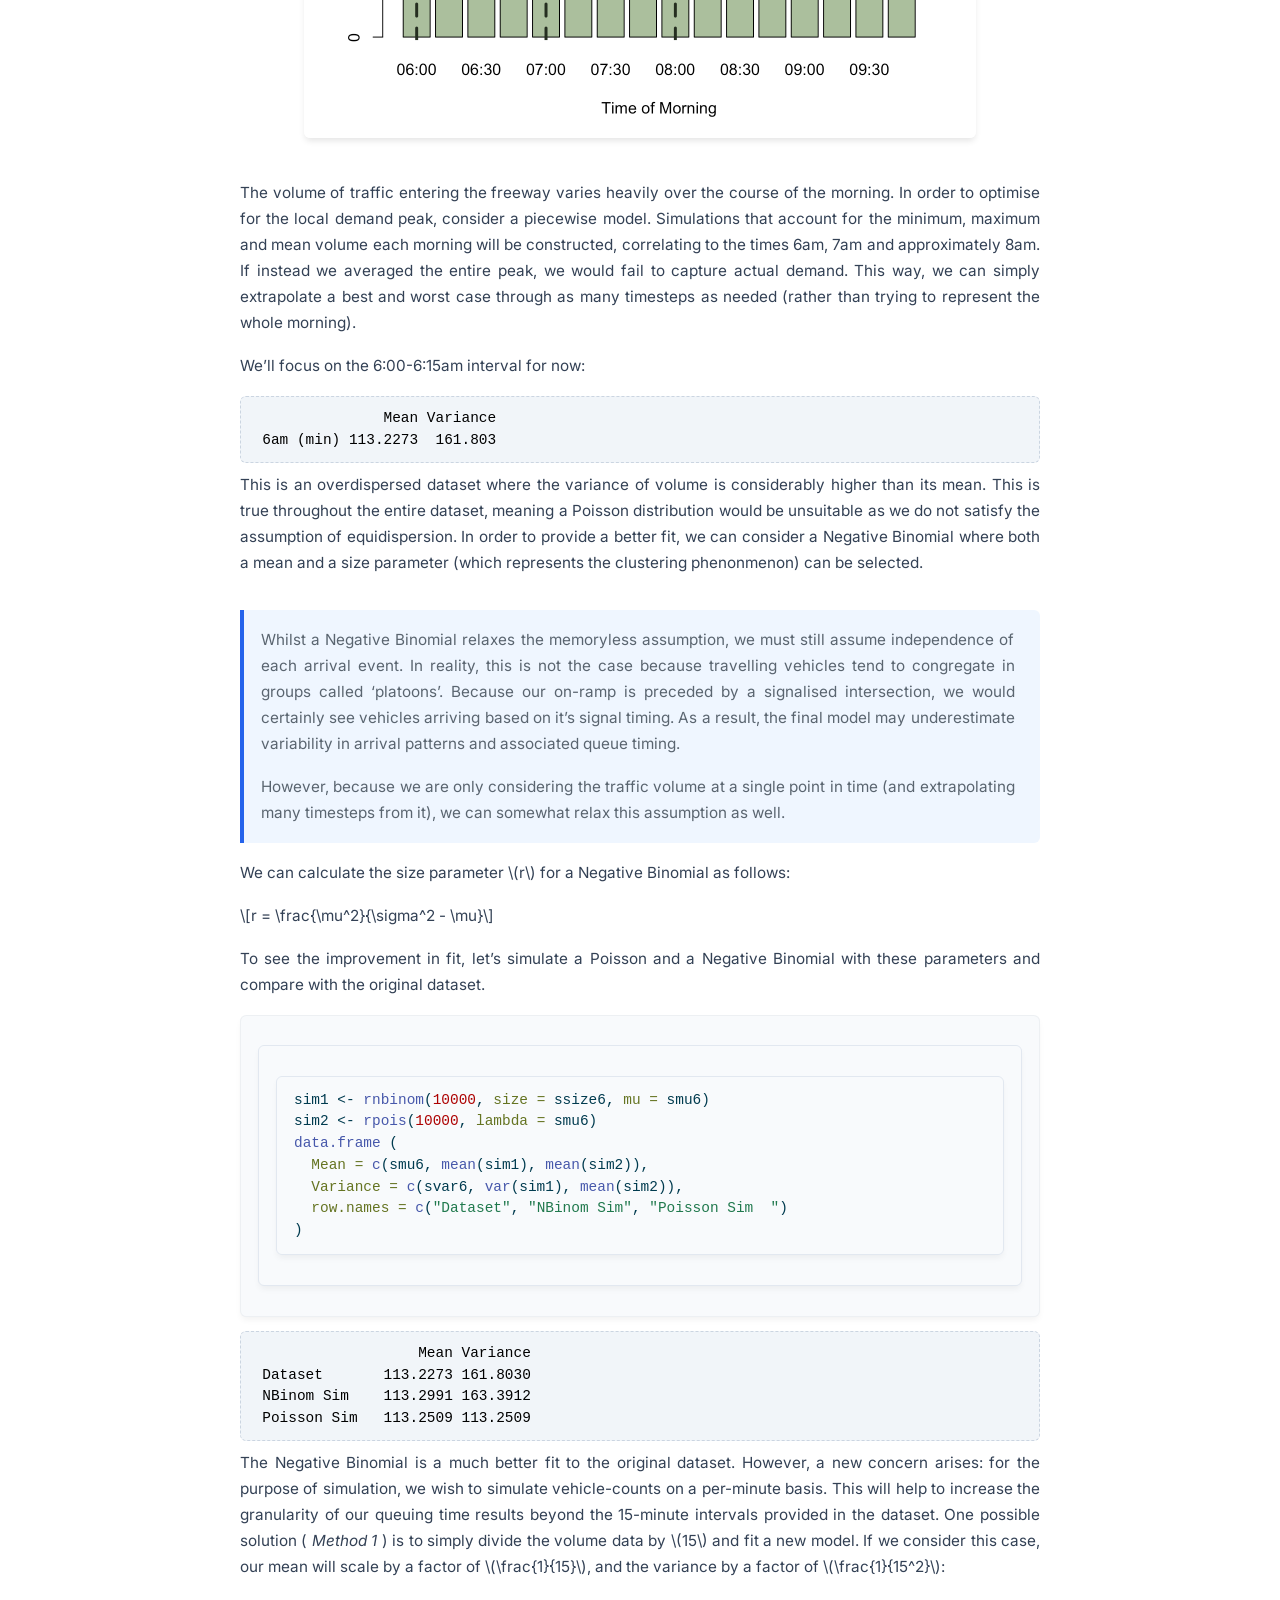
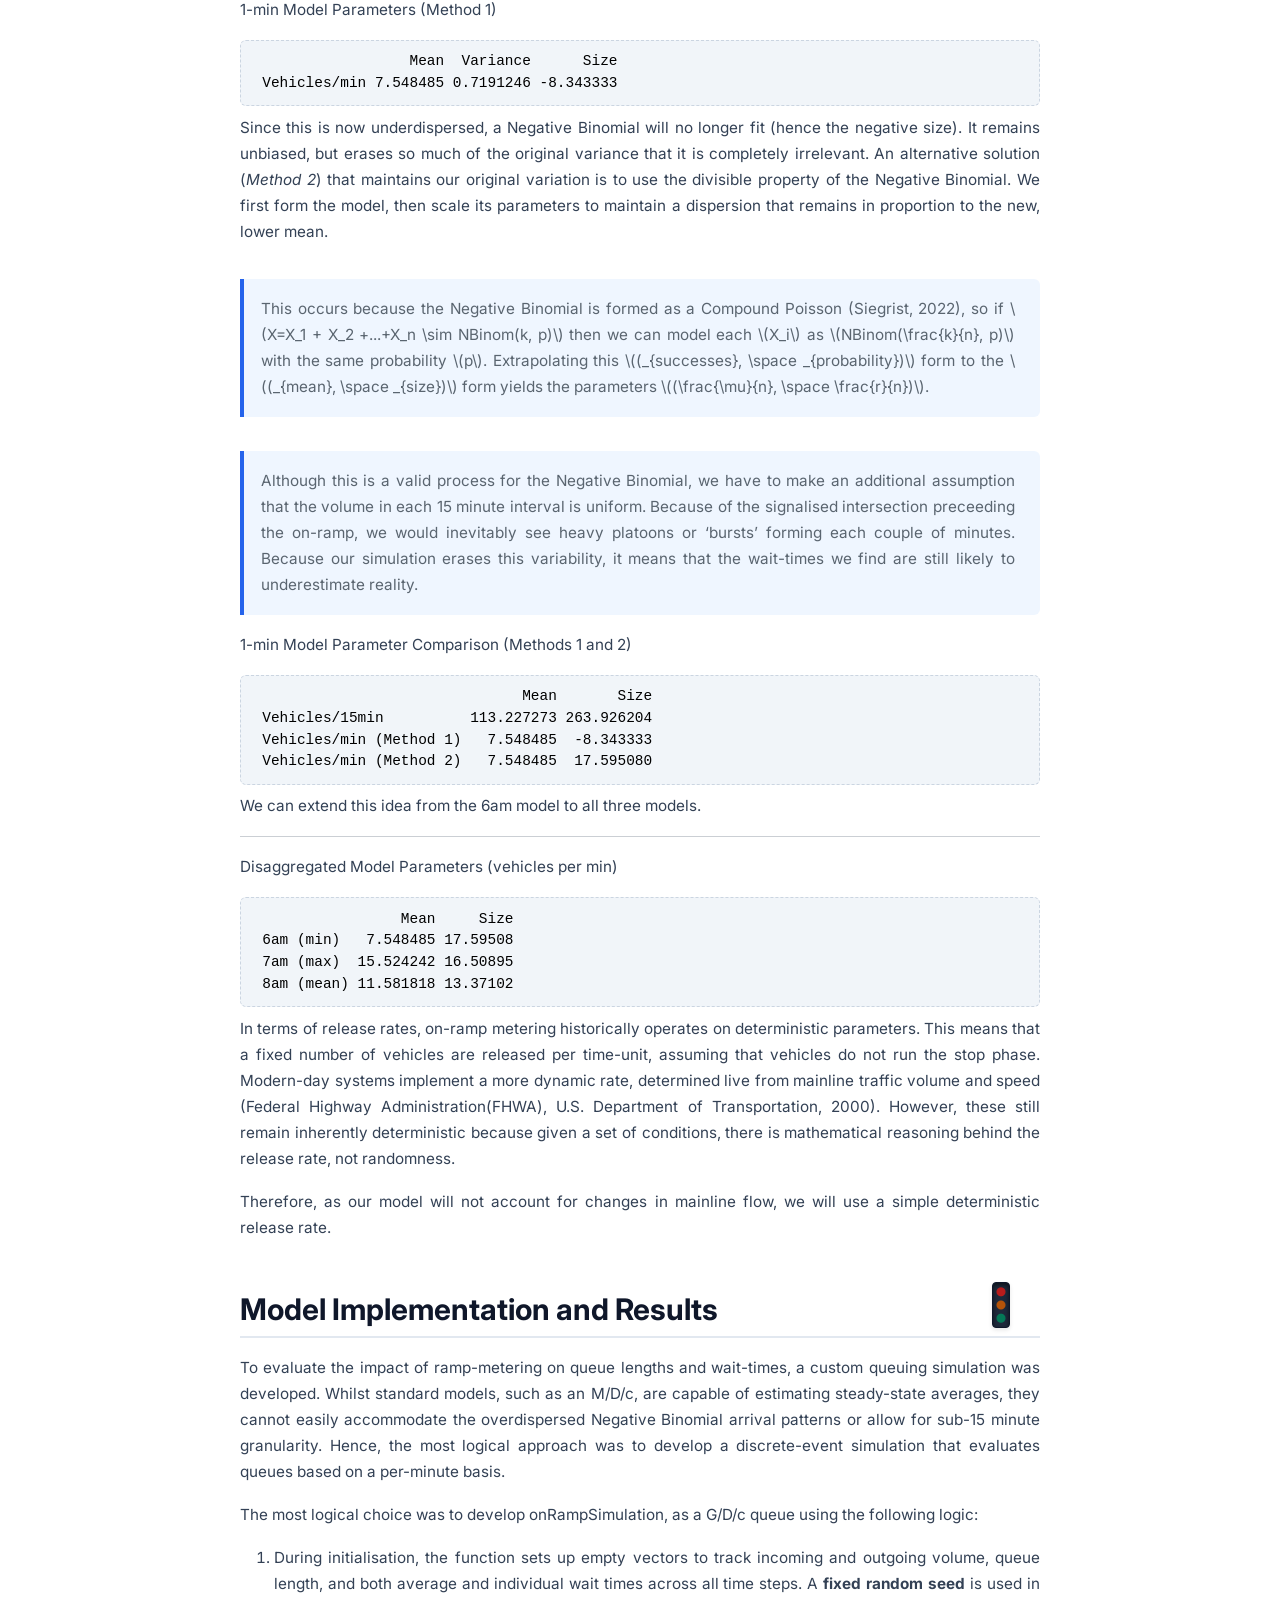
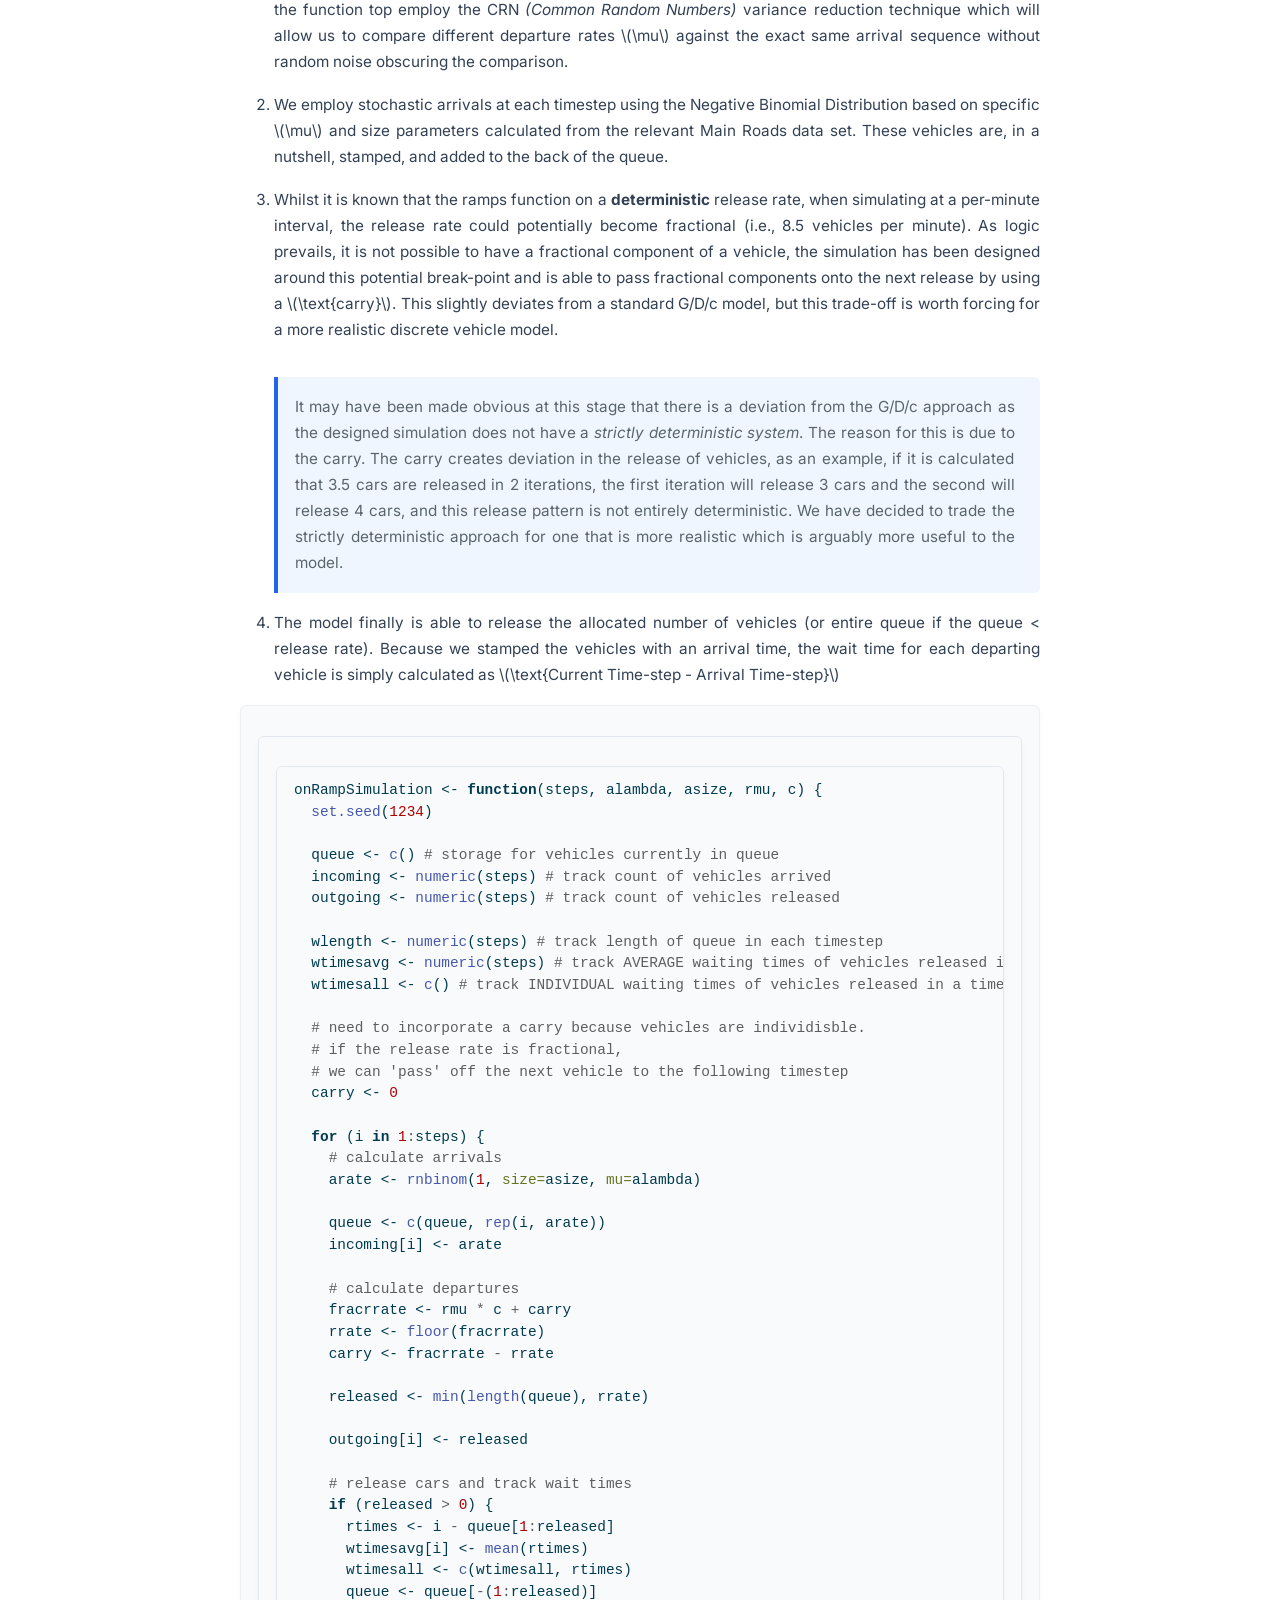
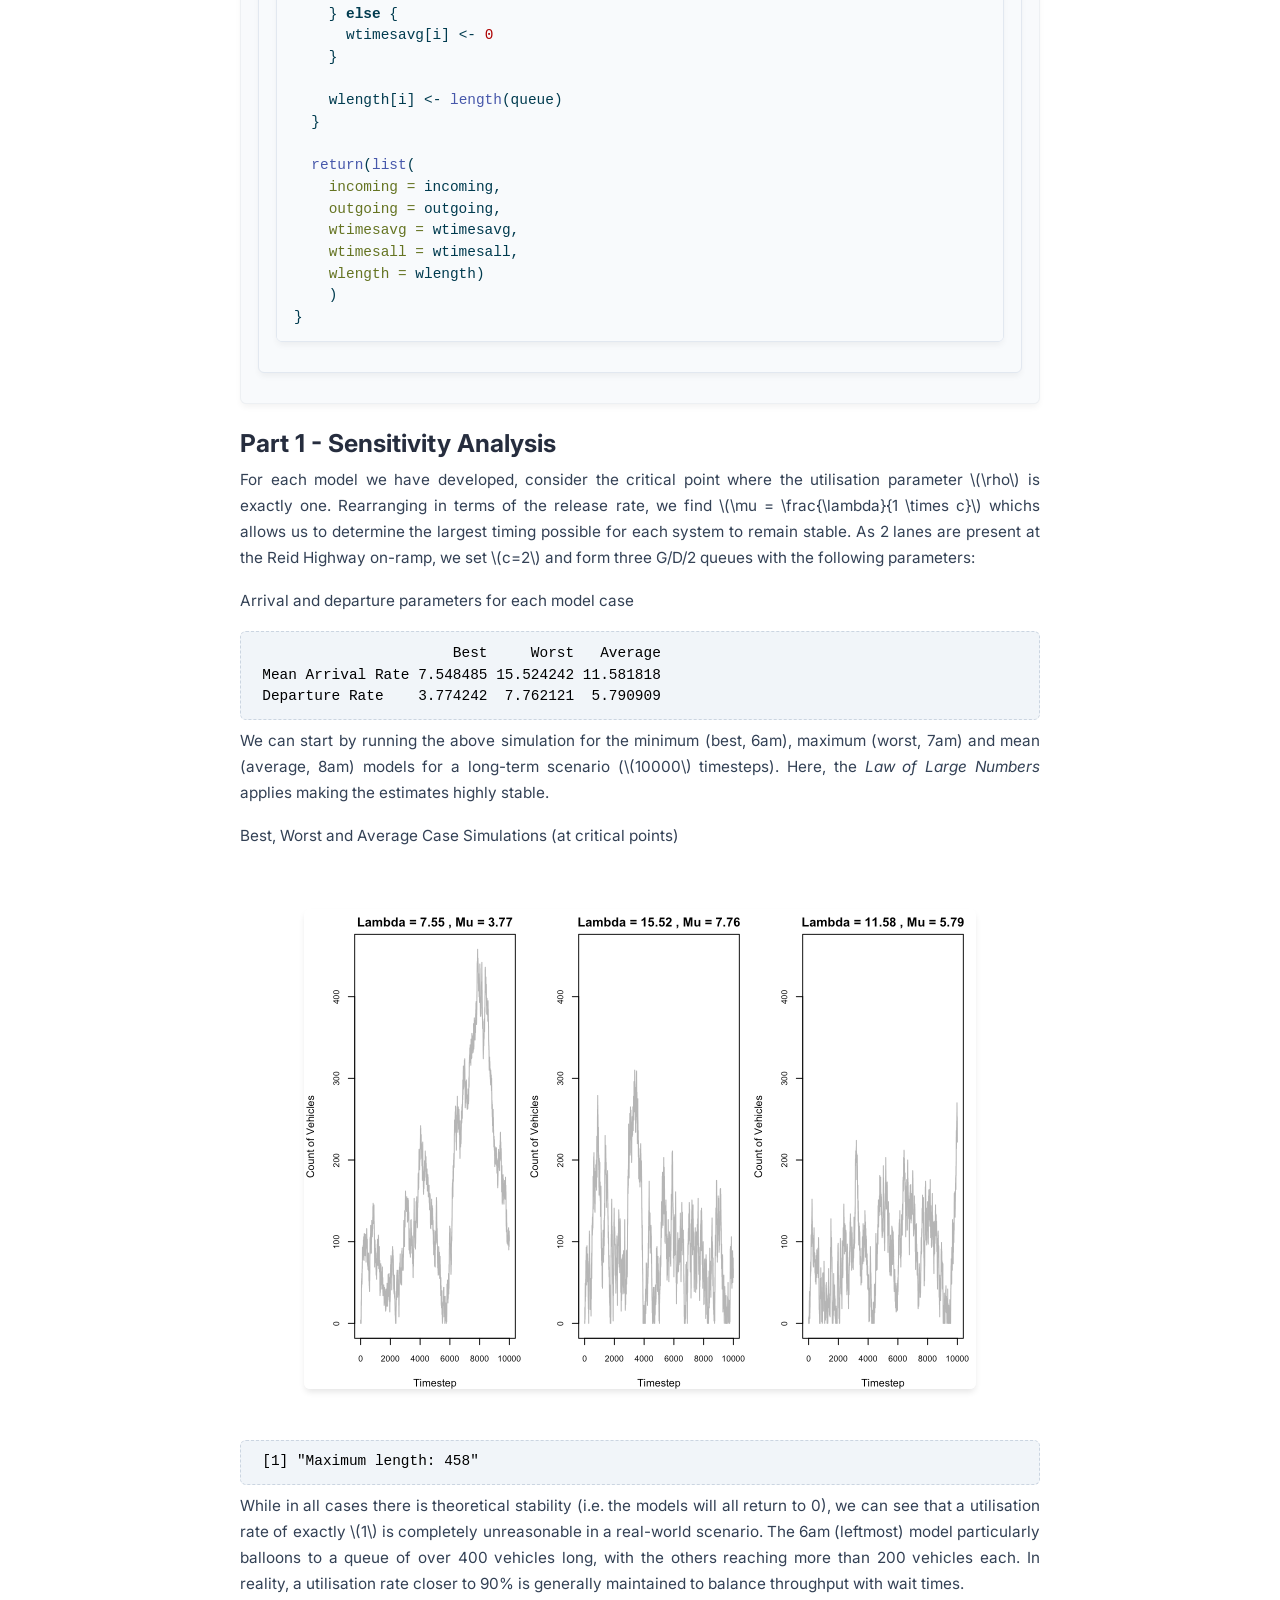
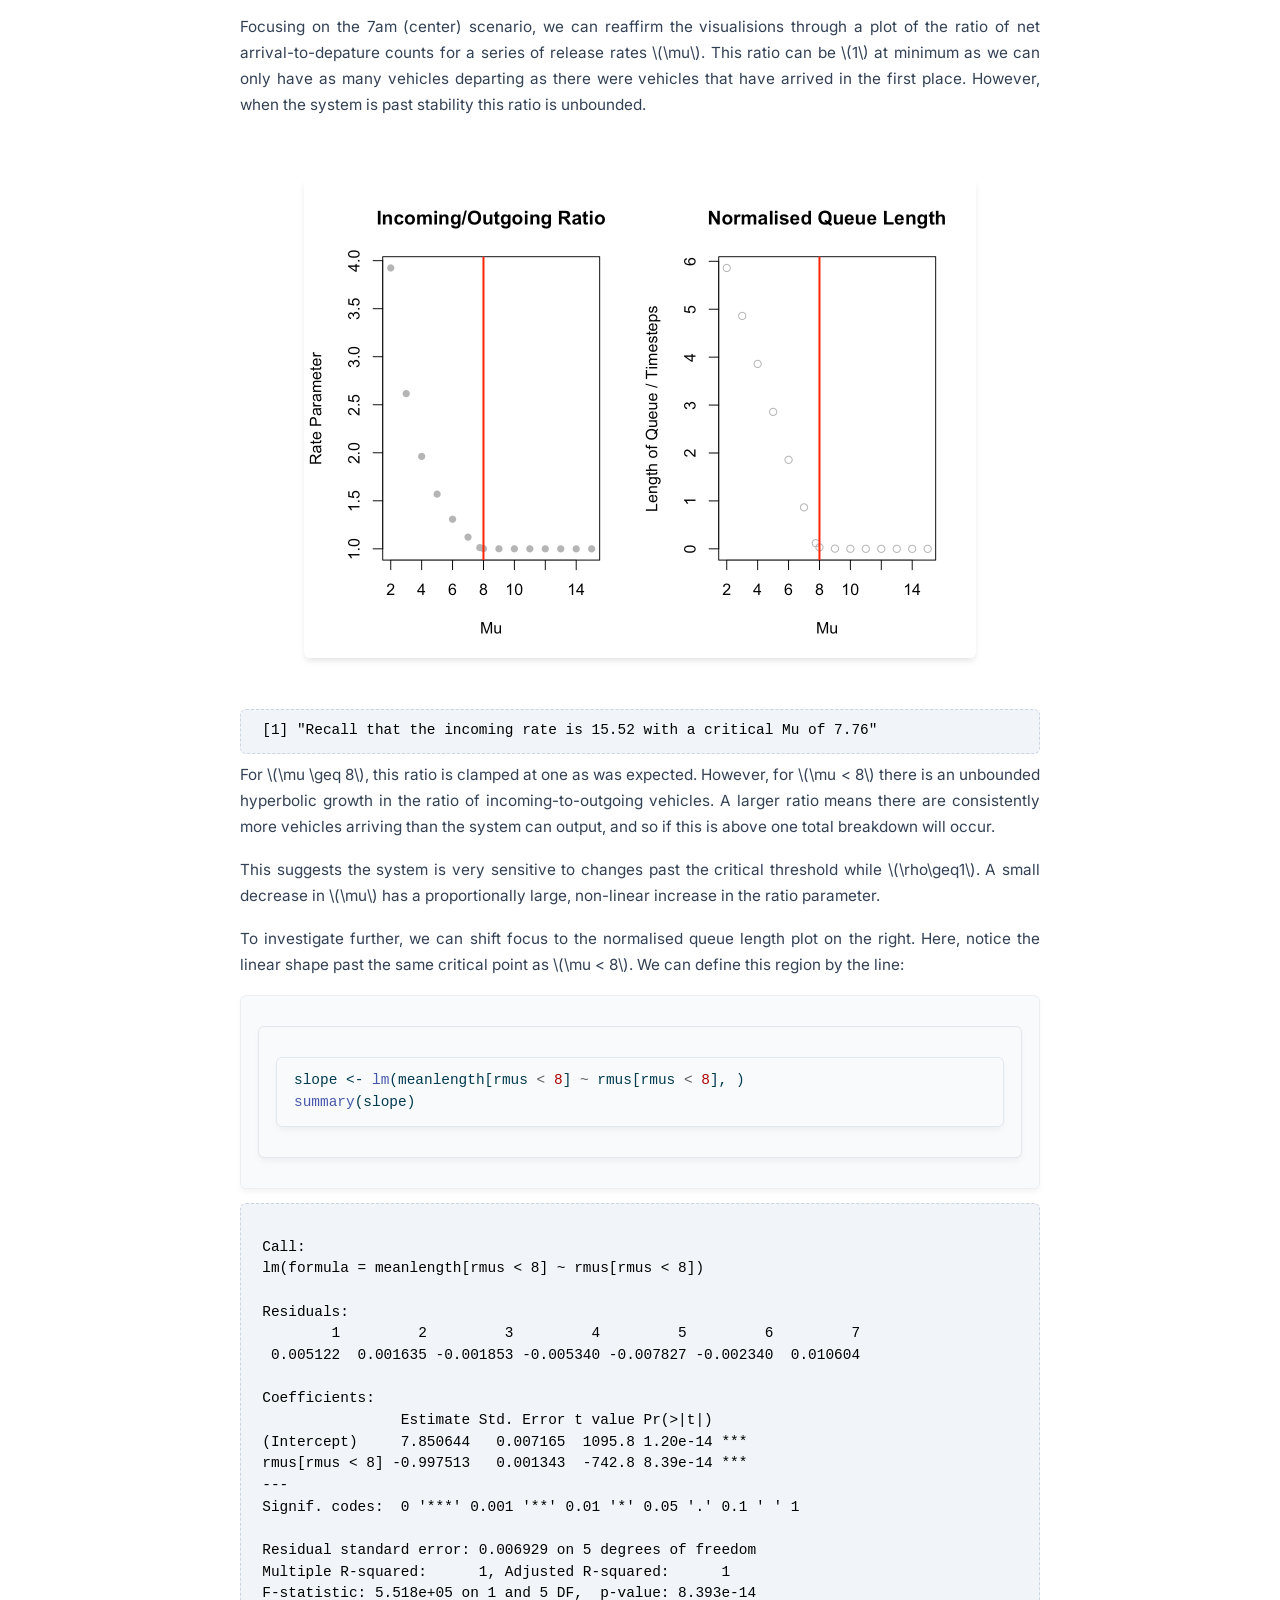
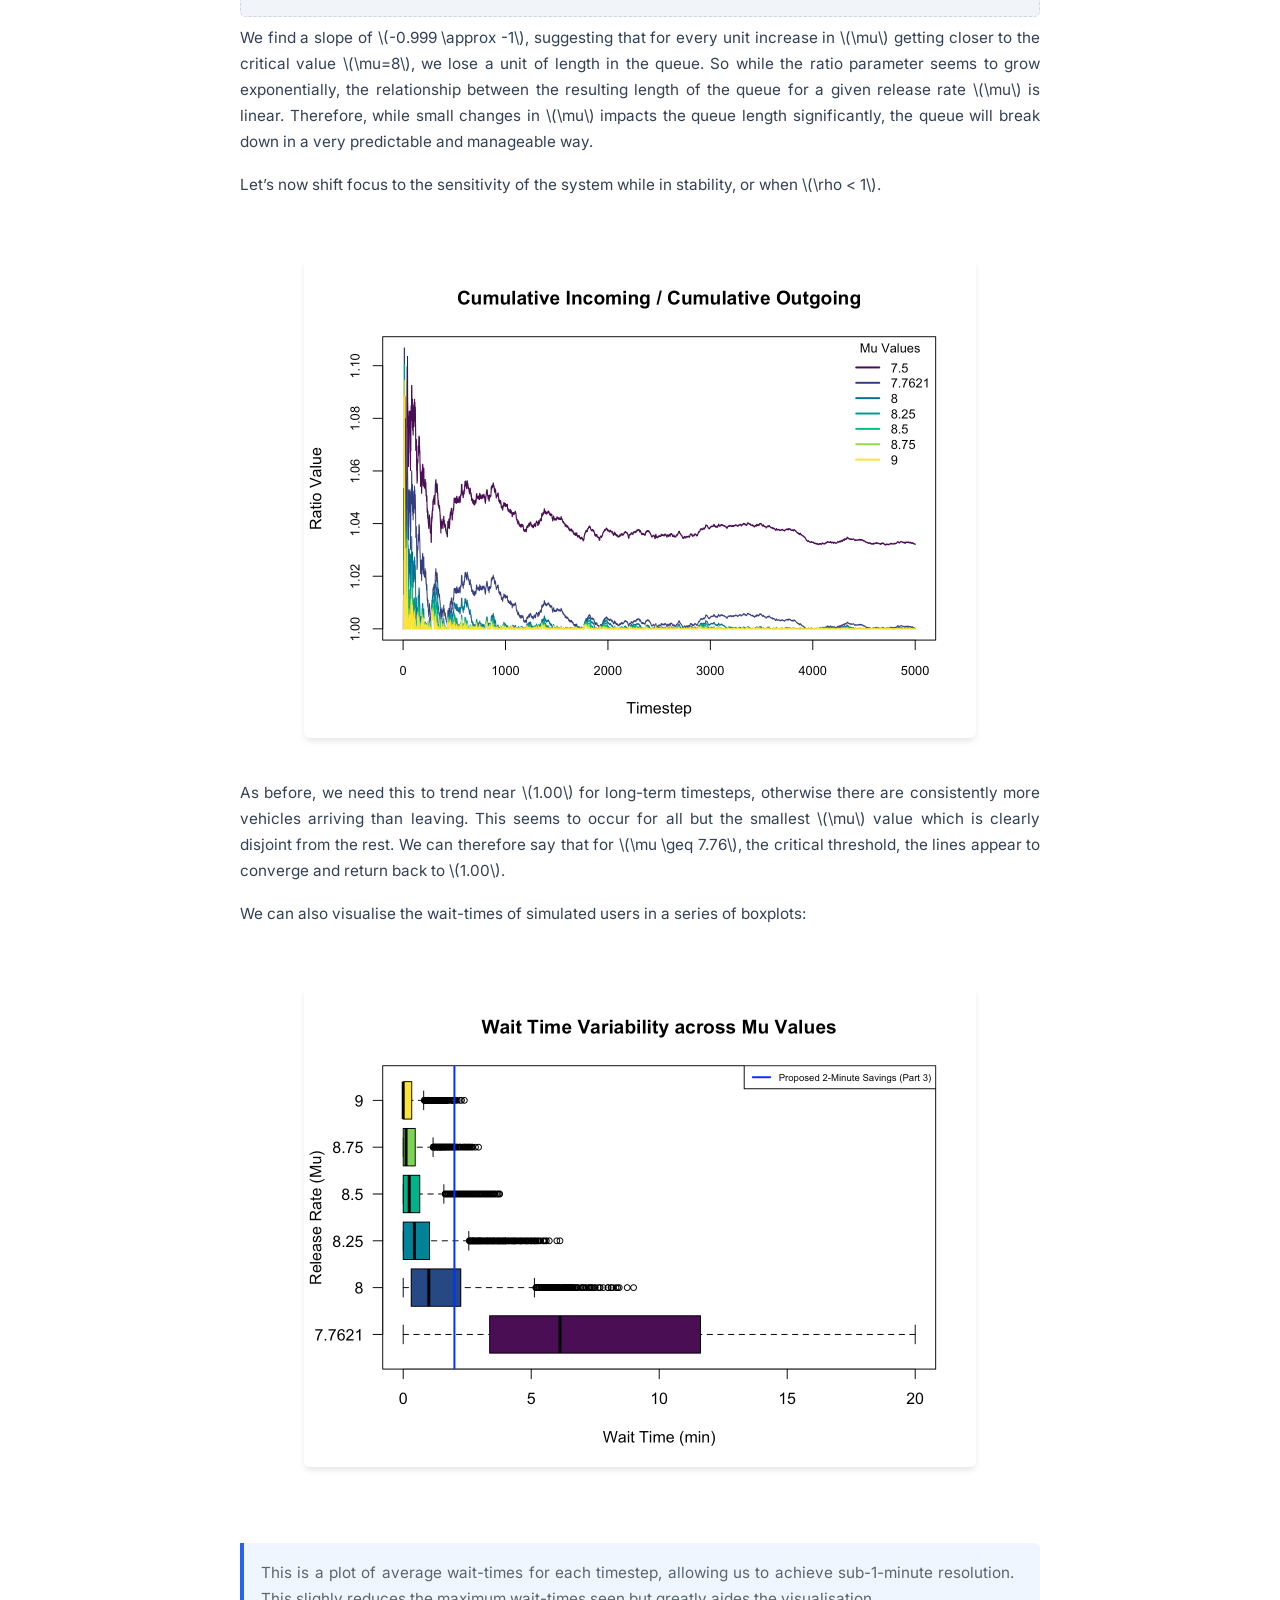
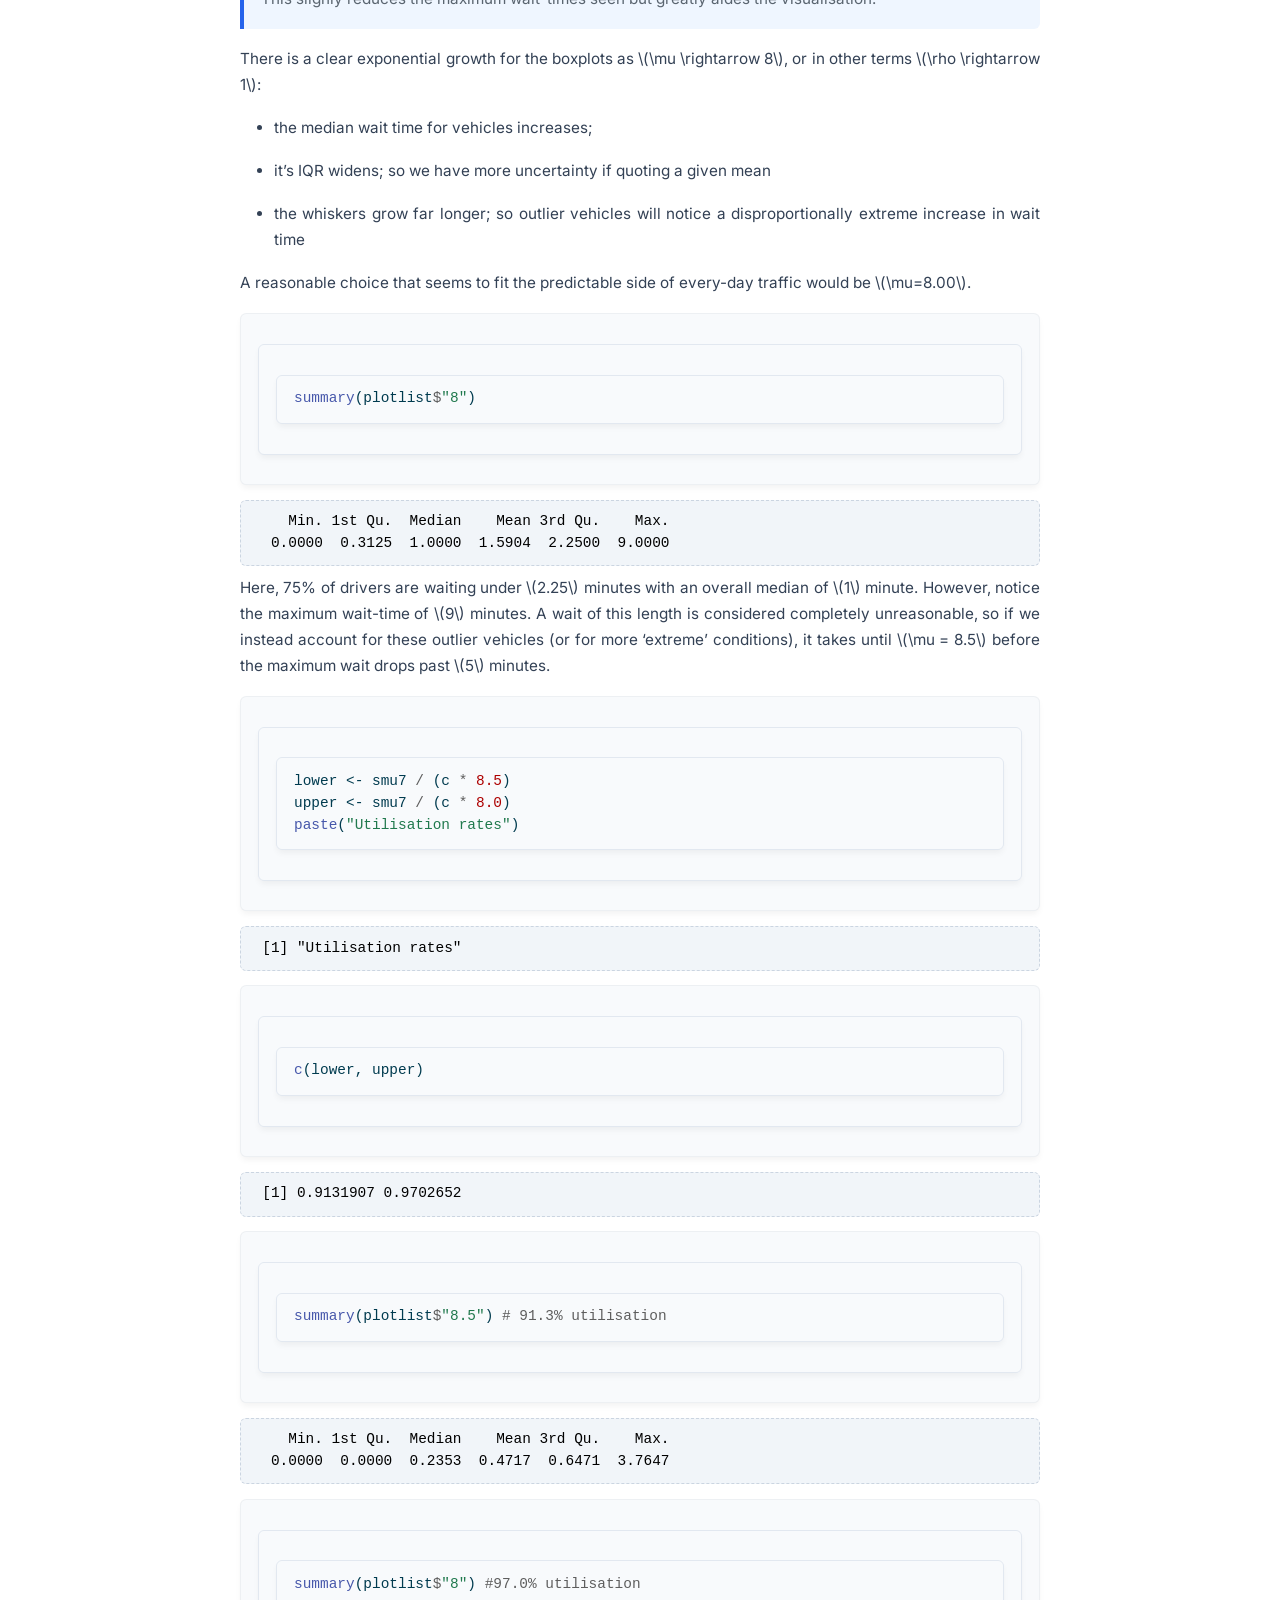
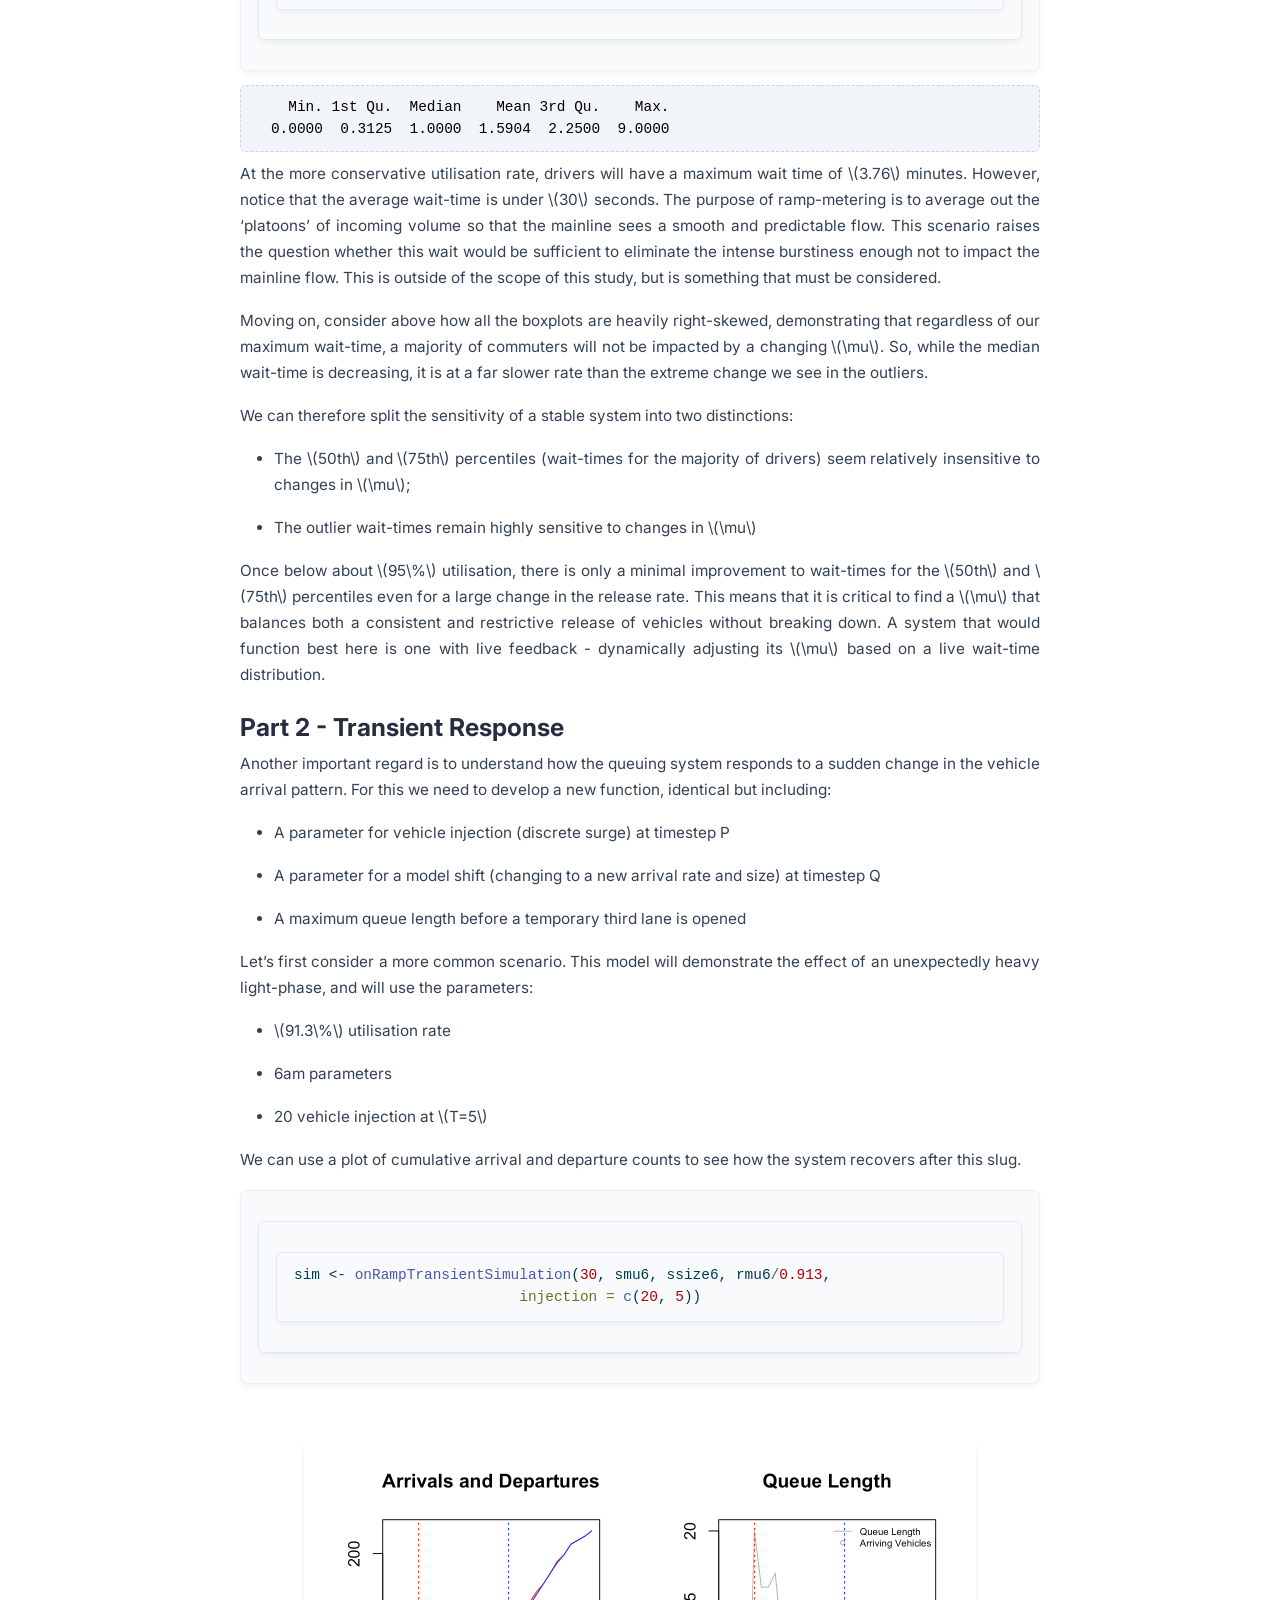
==== commit a0123eda: "Merge" ====
--- a/index.html
+++ b/index.html
@@ -148,6 +148,124 @@
 </header>
 
 
+<!-- The Floating Button --> <button id="scrollToTopBtn" title="Go to top"> <i class="bi bi-arrow-up-short"></i> </button>
+<script>
+document.addEventListener("DOMContentLoaded", function() {
+  let topButton = document.getElementById("scrollToTopBtn");
+
+
+  window.addEventListener("scroll", function() {
+
+    if (document.body.scrollTop > 300 || document.documentElement.scrollTop > 300) {
+      topButton.classList.add("visible");
+    } else {
+      topButton.classList.remove("visible");
+    }
+  });
+
+
+  topButton.addEventListener("click", function() {
+    window.scrollTo({
+      top: 0,
+      behavior: "smooth"
+    });
+  });
+});
+</script>
+<script>
+document.addEventListener("DOMContentLoaded", function() {
+  let toc = document.getElementById("TOC");
+  let mainContent = document.querySelector("main.content");
+  
+  if (toc && !document.getElementById("toc-search-container")) {
+    let searchContainer = document.createElement("div");
+    searchContainer.id = "toc-search-container";
+    searchContainer.innerHTML = '<input type="text" id="toc-search" placeholder="Search report (Press Enter)...">';
+    toc.insertBefore(searchContainer, toc.firstChild);
+    
+    let searchInput = document.getElementById("toc-search");
+
+    function clearHighlights() {
+      document.querySelectorAll('mark.search-highlight').forEach(mark => {
+        let parent = mark.parentNode;
+        parent.replaceChild(document.createTextNode(mark.textContent), mark);
+        parent.normalize();
+      });
+    }
+
+    searchInput.addEventListener("keyup", function(e) {
+      let filter = searchInput.value.toLowerCase();
+
+      let links = toc.getElementsByTagName("a");
+      for (let i = 0; i < links.length; i++) {
+        let text = links[i].textContent || links[i].innerText;
+        links[i].style.display = text.toLowerCase().indexOf(filter) > -1 ? "block" : "none";
+      }
+
+
+      clearHighlights();
+      if (filter.length < 3) return;
+
+      let safeFilter = filter.replace(/[.*+?^${}()|[\]\\]/g, '\\$&');
+      let regex = new RegExp(`(${safeFilter})`, 'gi');
+      let walker = document.createTreeWalker(mainContent, NodeFilter.SHOW_TEXT, null, false);
+      let textNodes = [];
+      
+      while (walker.nextNode()) {
+        let parentName = walker.currentNode.parentNode.nodeName;
+
+        if (parentName !== 'SCRIPT' && parentName !== 'STYLE' && parentName !== 'CODE' && parentName !== 'PRE') {
+          textNodes.push(walker.currentNode);
+        }
+      }
+
+      let firstMatch = null;
+      textNodes.forEach(node => {
+        if (node.nodeValue.match(regex)) {
+          let fragment = document.createDocumentFragment();
+          let parts = node.nodeValue.split(regex);
+          parts.forEach(part => {
+            if (part.toLowerCase() === filter) {
+              let mark = document.createElement('mark');
+              mark.className = 'search-highlight';
+              mark.textContent = part;
+              fragment.appendChild(mark);
+              if (!firstMatch) firstMatch = mark; // Saves the very first match found
+            } else {
+              fragment.appendChild(document.createTextNode(part));
+            }
+          });
+          node.parentNode.replaceChild(fragment, node);
+        }
+      });
+
+      if (e.key === "Enter" && firstMatch) {
+        firstMatch.scrollIntoView({ behavior: 'smooth', block: 'center' });
+      }
+    });
+  }
+});
+</script>
+<div class="nav-traffic-banner">
+<!-- The Road Centerline -->
+<div class="nav-road-line">
+
+</div>
+<!-- The Cars (Top Lane - Driving Right) -->
+<div class="nav-car nav-c1">
+
+</div>
+<div class="nav-car nav-c2">
+
+</div>
+<!-- The Cars (Bottom Lane - Driving Right) -->
+<div class="nav-car nav-c3">
+
+</div>
+<div class="nav-car nav-c4">
+
+</div>
+</div>
 <table class="caption-top table">
 <caption><em>Project Authors</em></caption>
 <thead>
@@ -257,8 +375,8 @@
 <div class="cell-output cell-output-stdout">
 <pre><code>                  Mean Variance
 Dataset       113.2273 161.8030
-NBinom Sim    113.2368 162.0425
-Poisson Sim   113.3337 113.3337</code></pre>
+NBinom Sim    113.2991 163.3912
+Poisson Sim   113.2509 113.2509</code></pre>
 </div>
 </div>
 <p>The Negative Binomial is a much better fit to the original dataset. However, a new concern arises: for the purpose of simulation, we wish to simulate vehicle-counts on a per-minute basis. This will help to increase the granularity of our queuing time results beyond the 15-minute intervals provided in the dataset. One possible solution ( <em>Method 1</em> ) is to simply divide the volume data by <span class="math inline">\(15\)</span> and fit a new model. If we consider this case, our mean will scale by a factor of <span class="math inline">\(\frac{1}{15}\)</span>, and the variance by a factor of <span class="math inline">\(\frac{1}{15^2}\)</span>:</p>
@@ -692,7 +810,7 @@
 <pre><code>[1] 0.784</code></pre>
 </div>
 </div>
-<p>However, because we incorporate feedback, the new maximum wait-time is only <span class="math inline">\(3\)</span> minutes (down from <span class="math inline">\(9\)</span>). In this situation, <span class="math inline">\(78.4\%\)</span> (a majority) of drivers will still see a net improvement in their travel time when heading towards the city. Due to the inherent variation of traffic flow, it is not reasonable for every driver to individually see a net improvement in their travel time from this on-ramp. For some, and most, road users it is – but not all.</p>
+<p>However, because we incorporate feedback, the new maximum wait-time is only <span class="math inline">\(3\)</span> minute (down from <span class="math inline">\(9\)</span>). In this situation, <span class="math inline">\(78.4\%\)</span> (a majority) of drivers will still see a net improvement in their travel time when heading towards the city. Due to the inherent variation of traffic flow, it is not reasonable for every driver to individually see a net improvement in their travel time from this on-ramp. For some, and most, road users it is – but not all.</p>
 </section>
 </section>
 <section id="conclusion" class="level2">
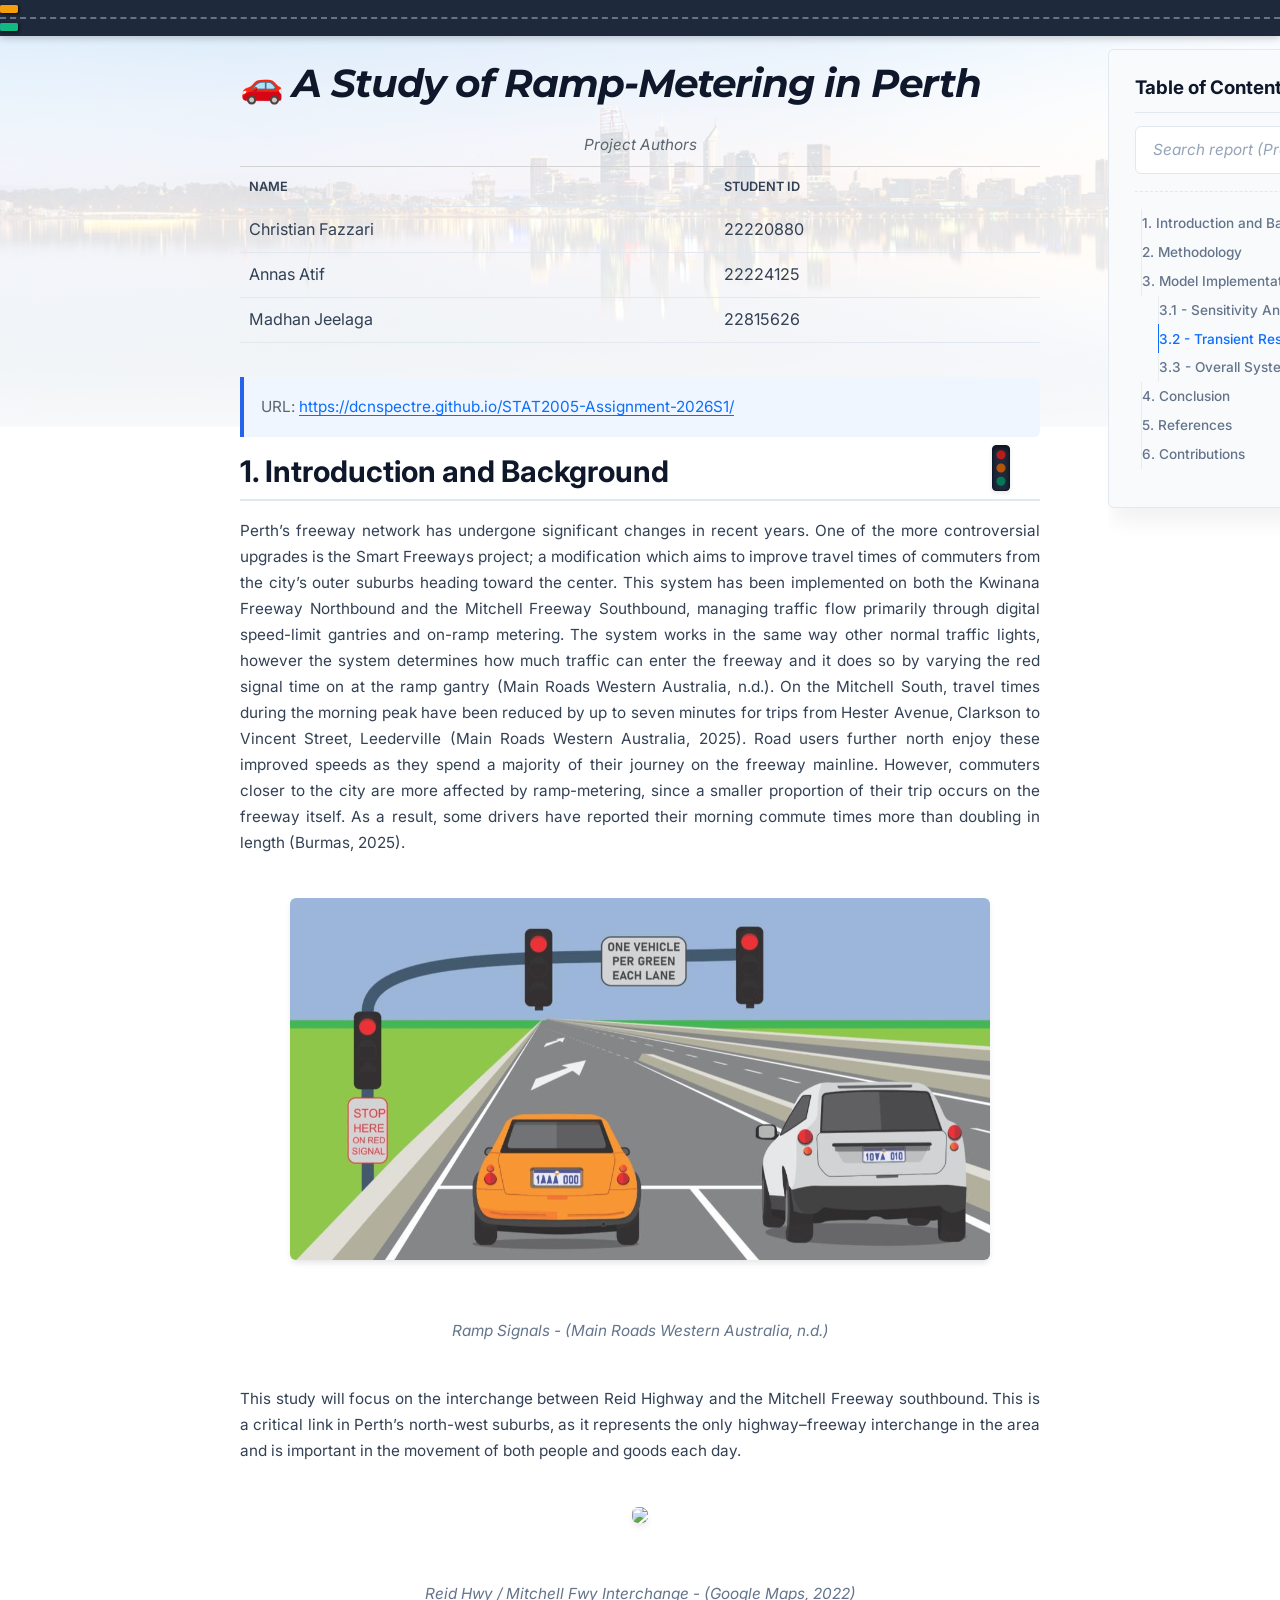
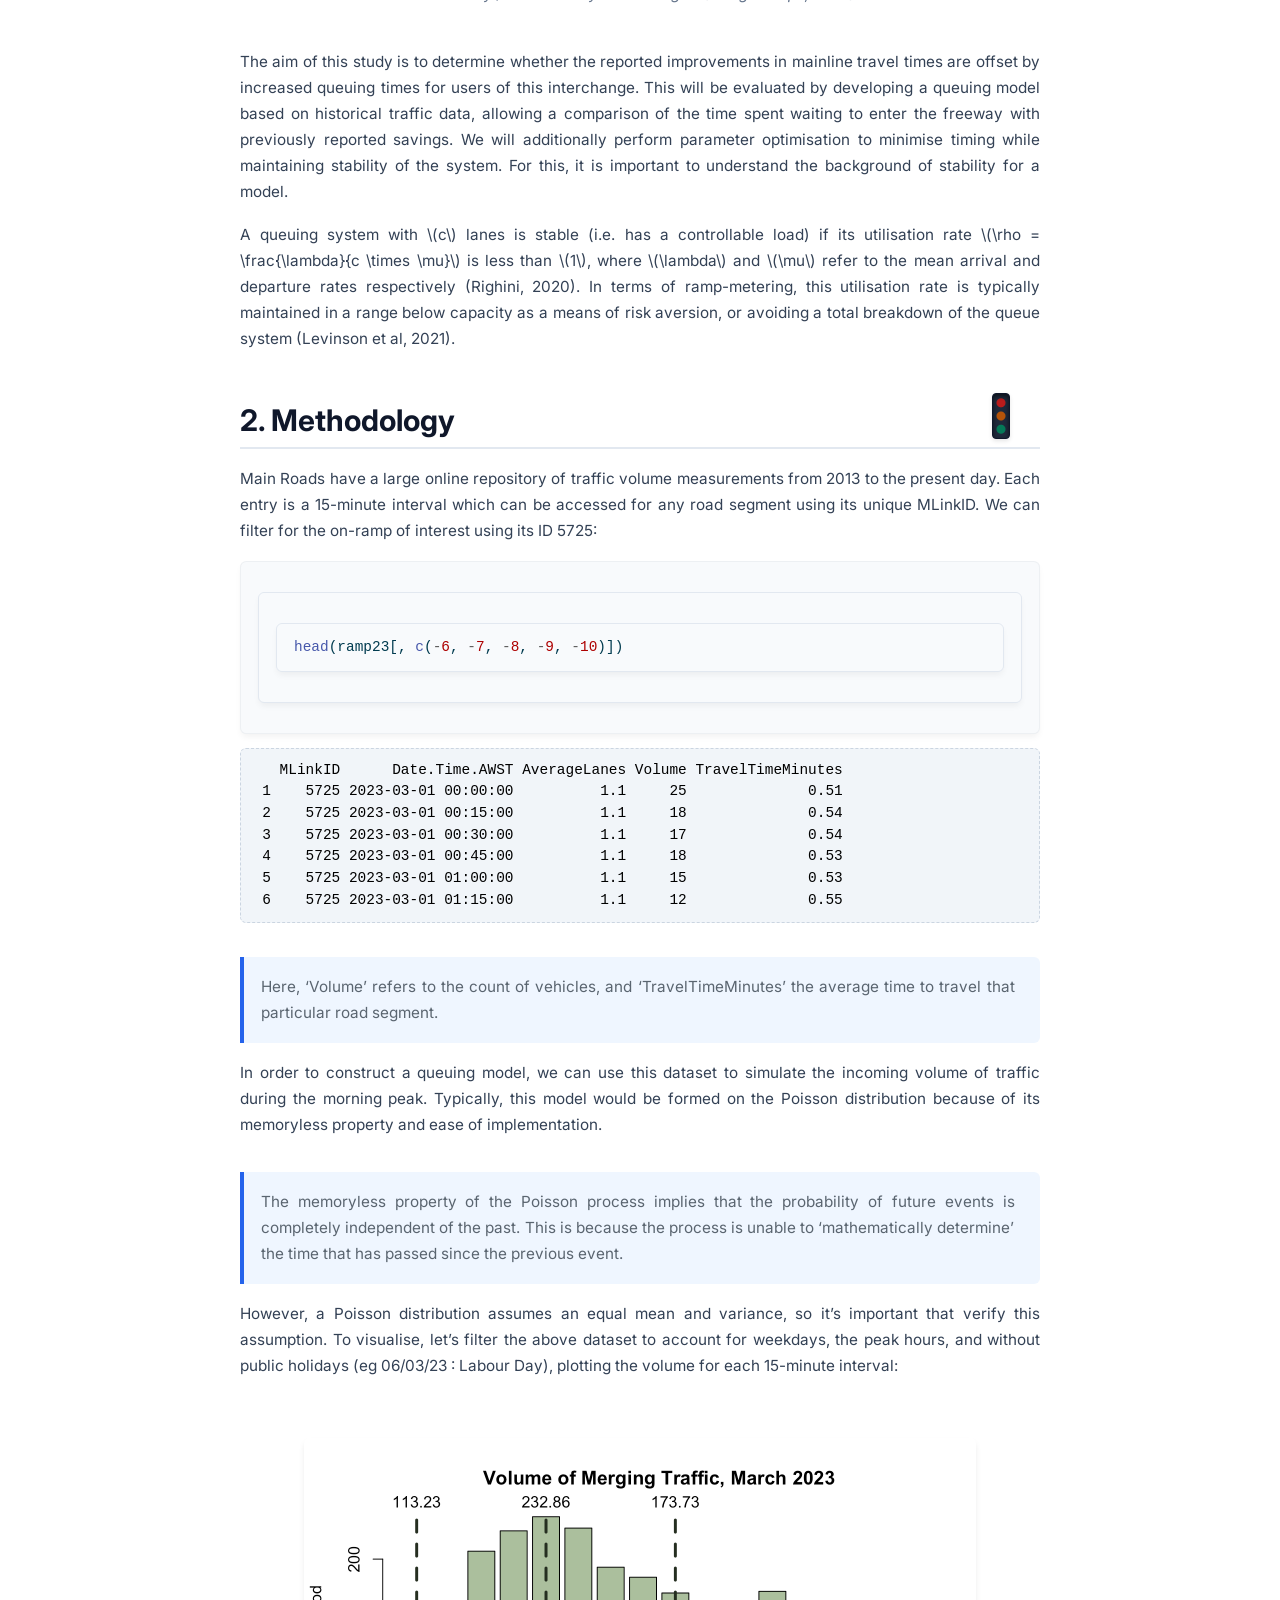
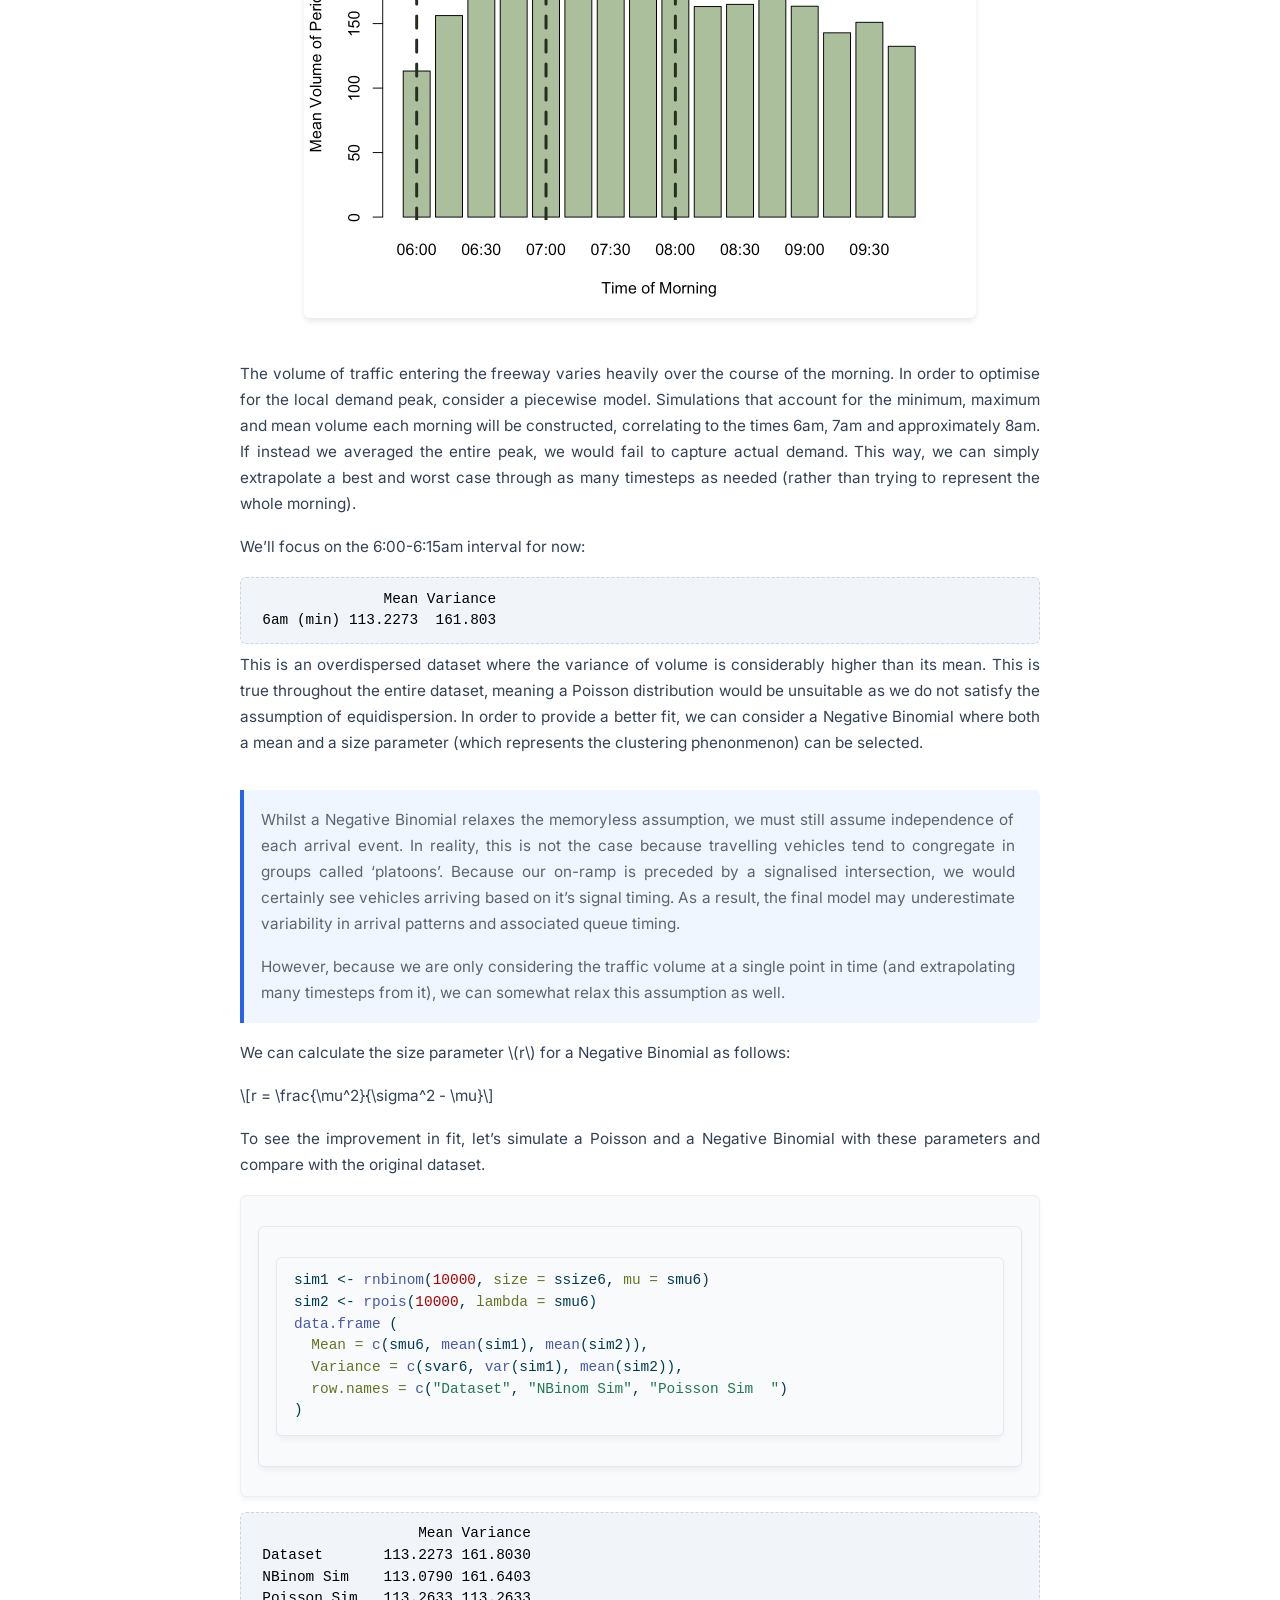
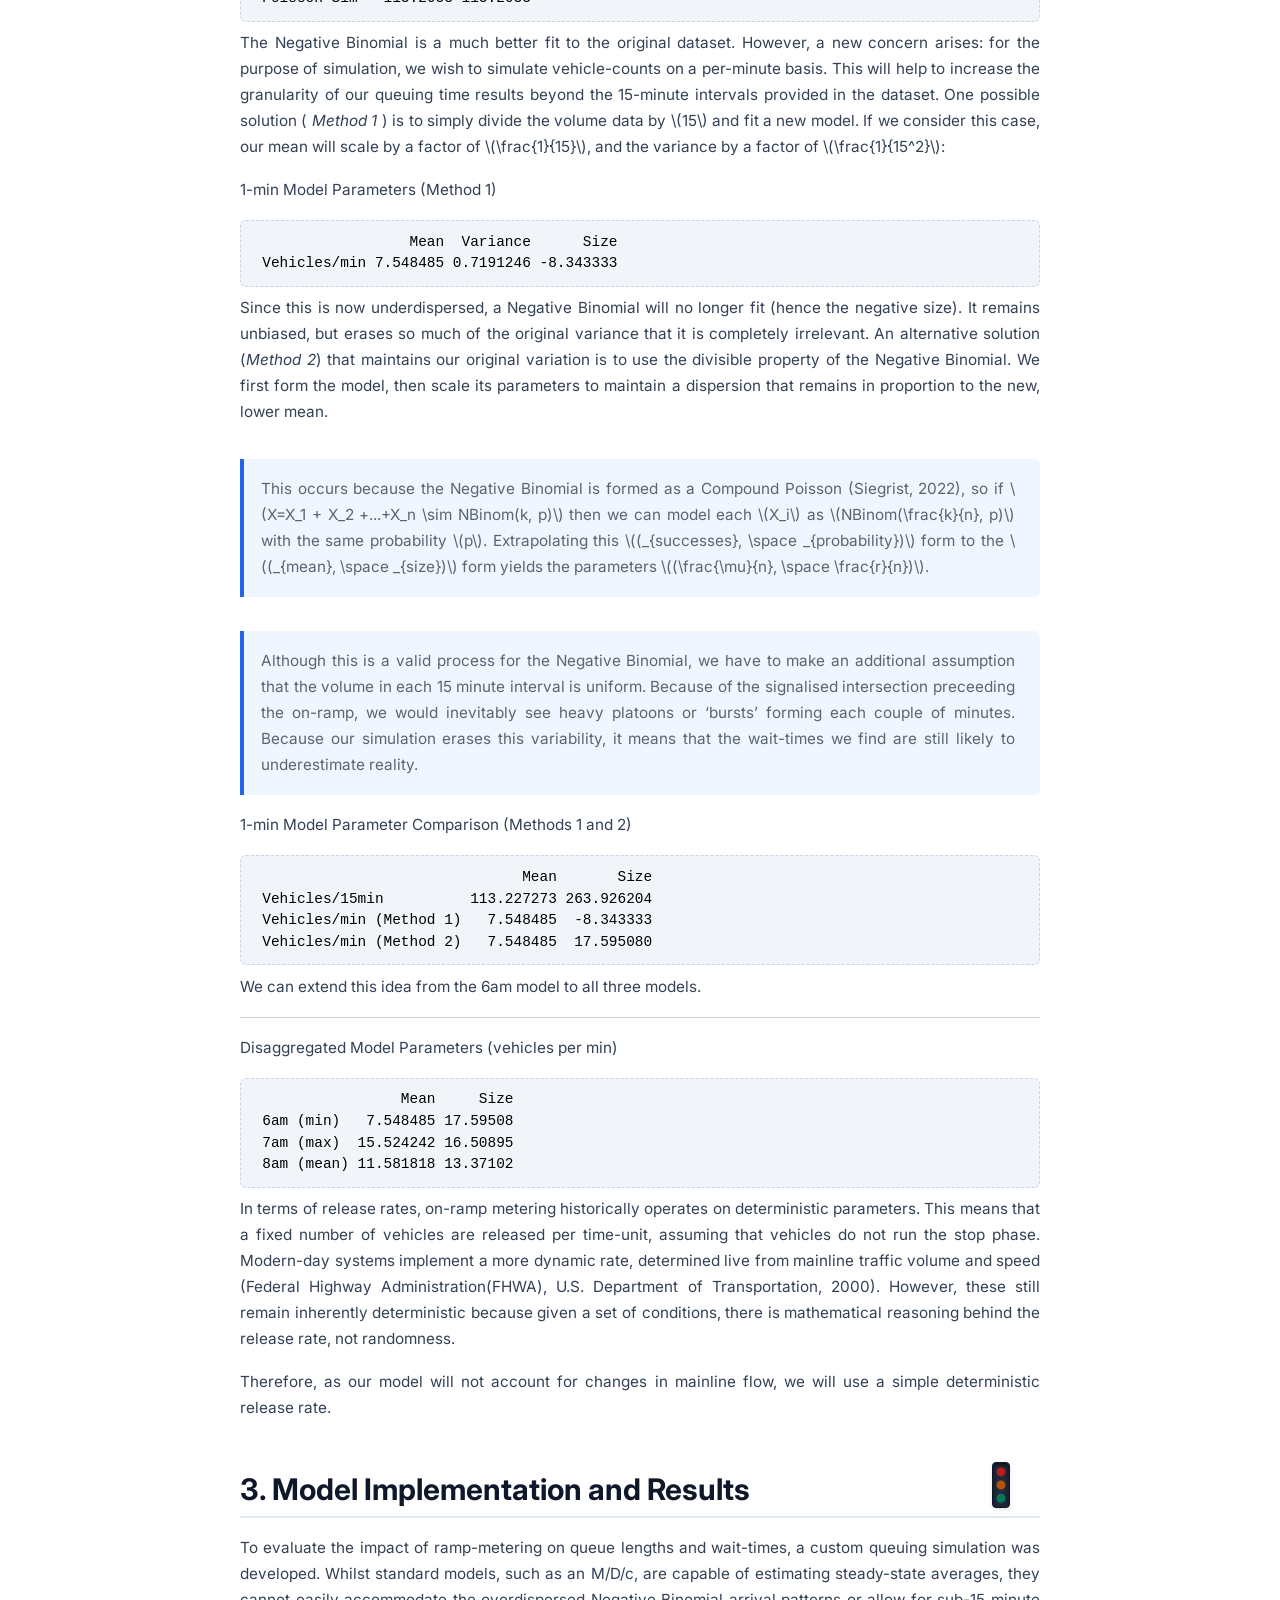
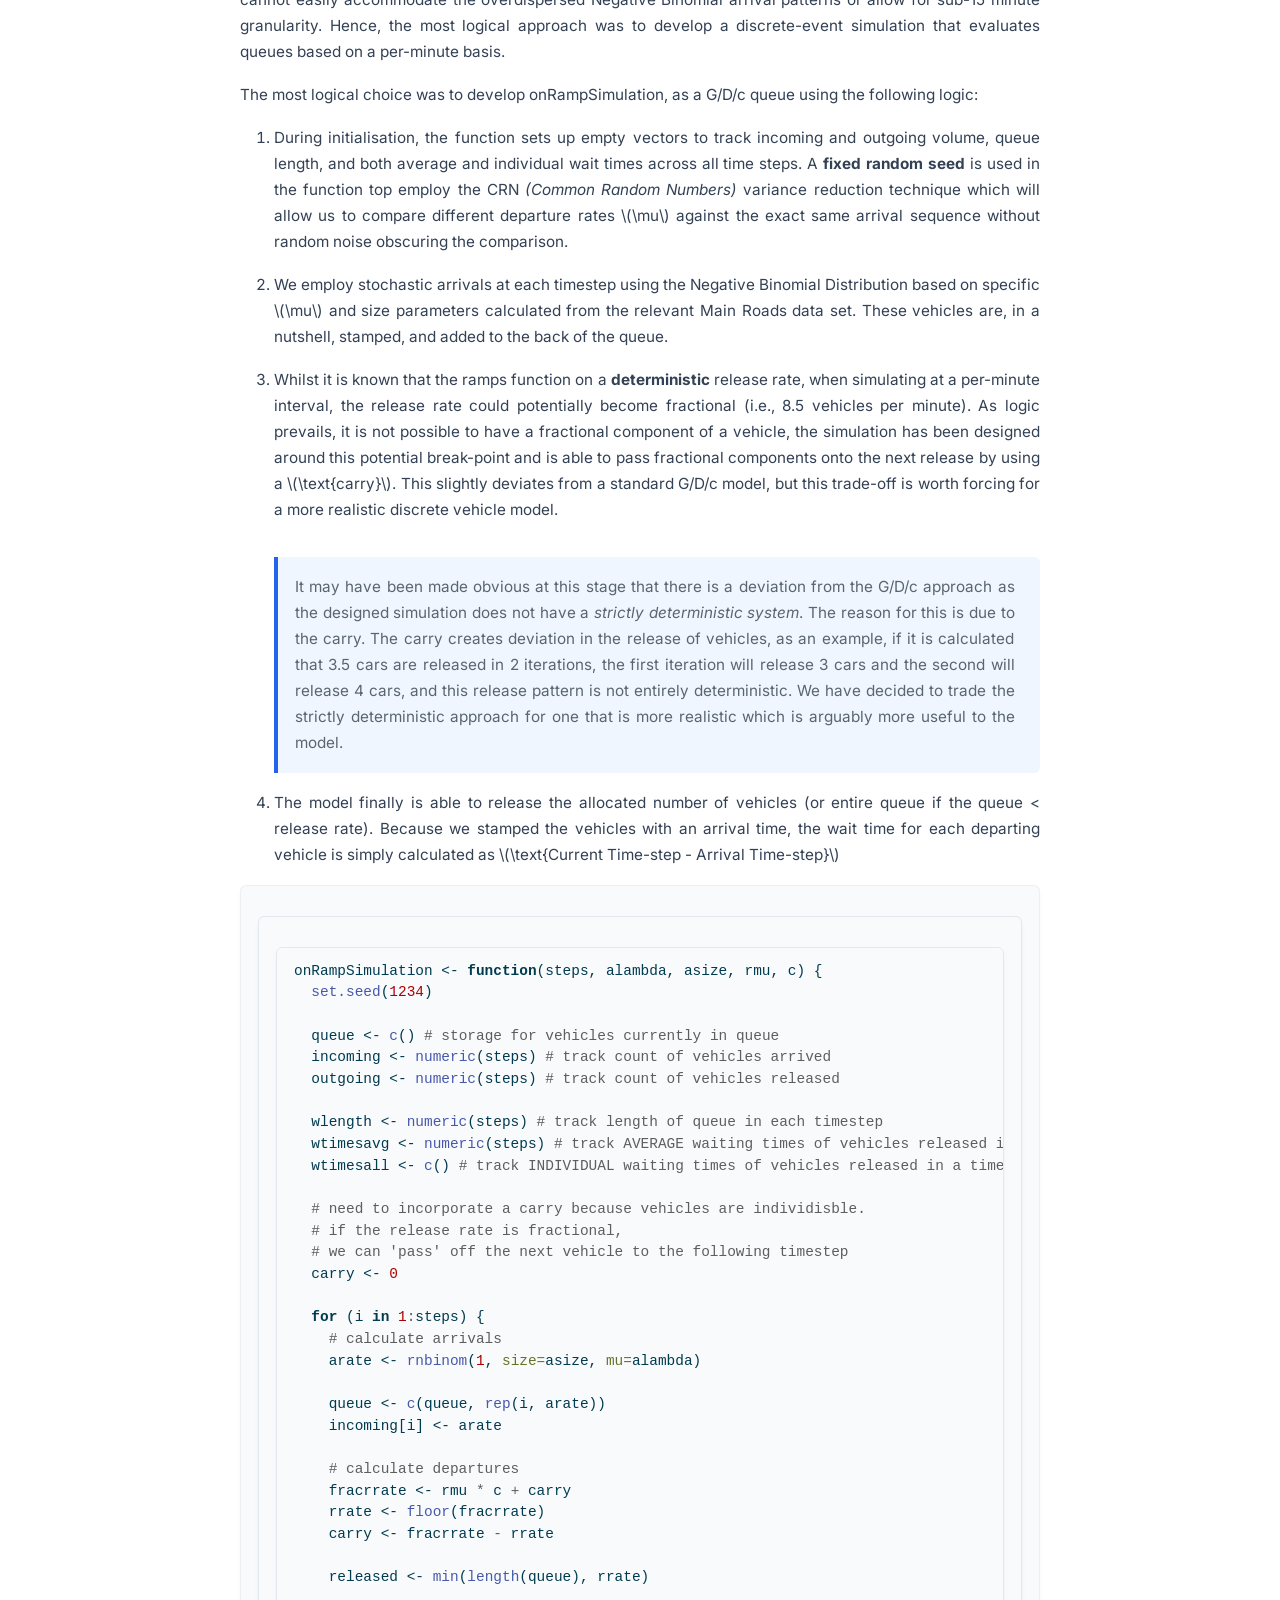
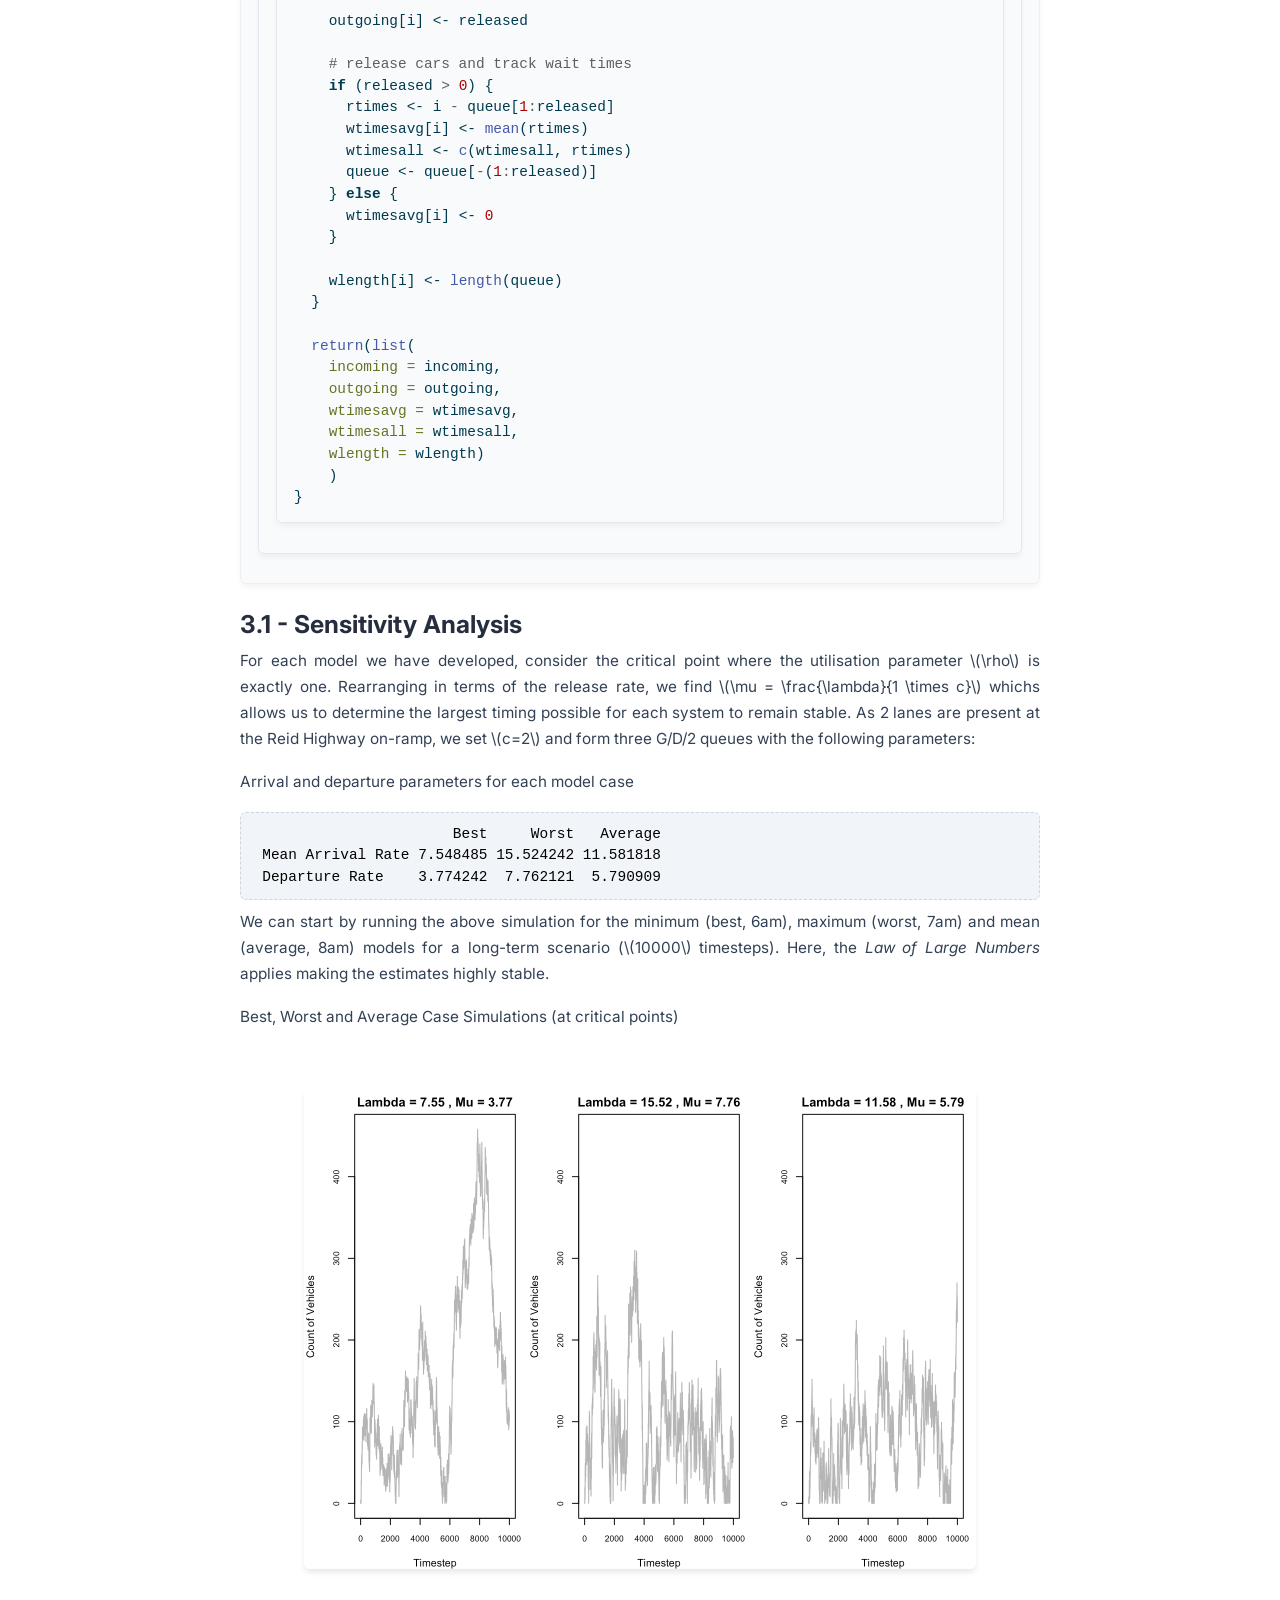
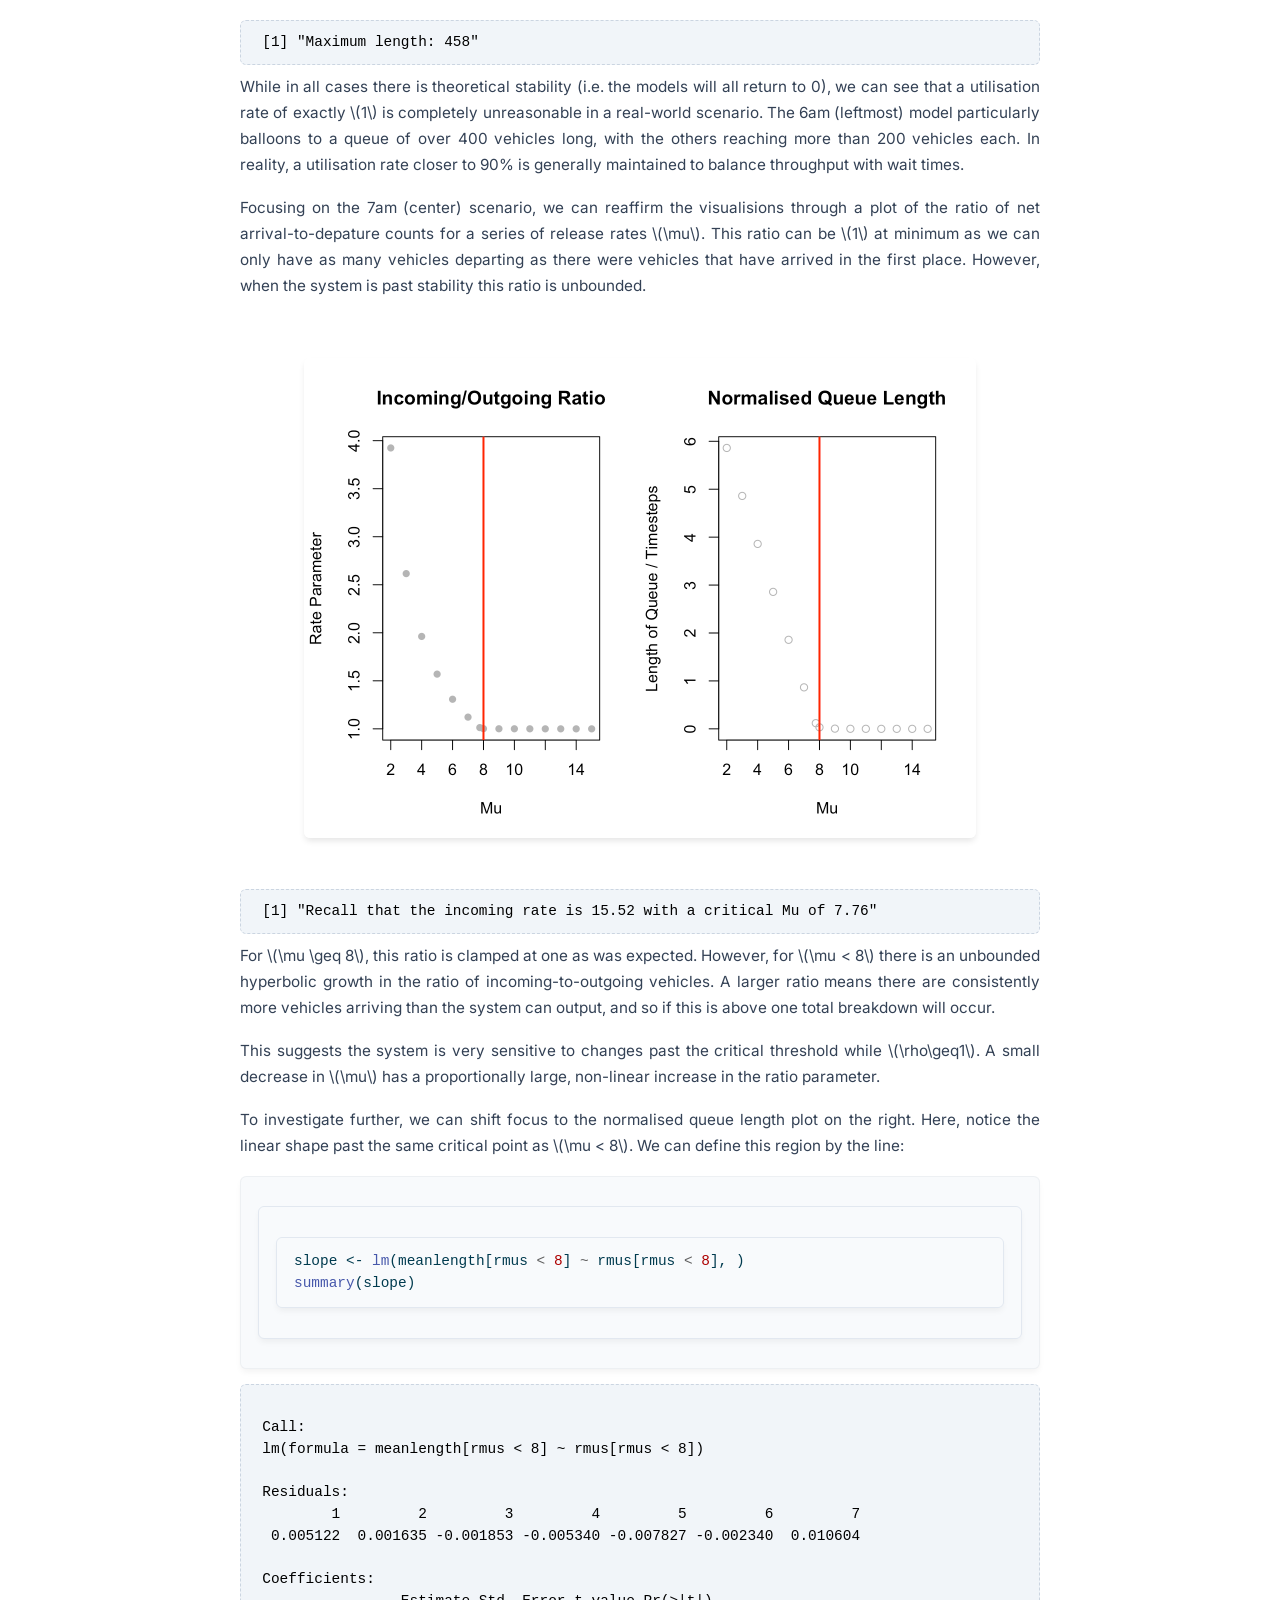
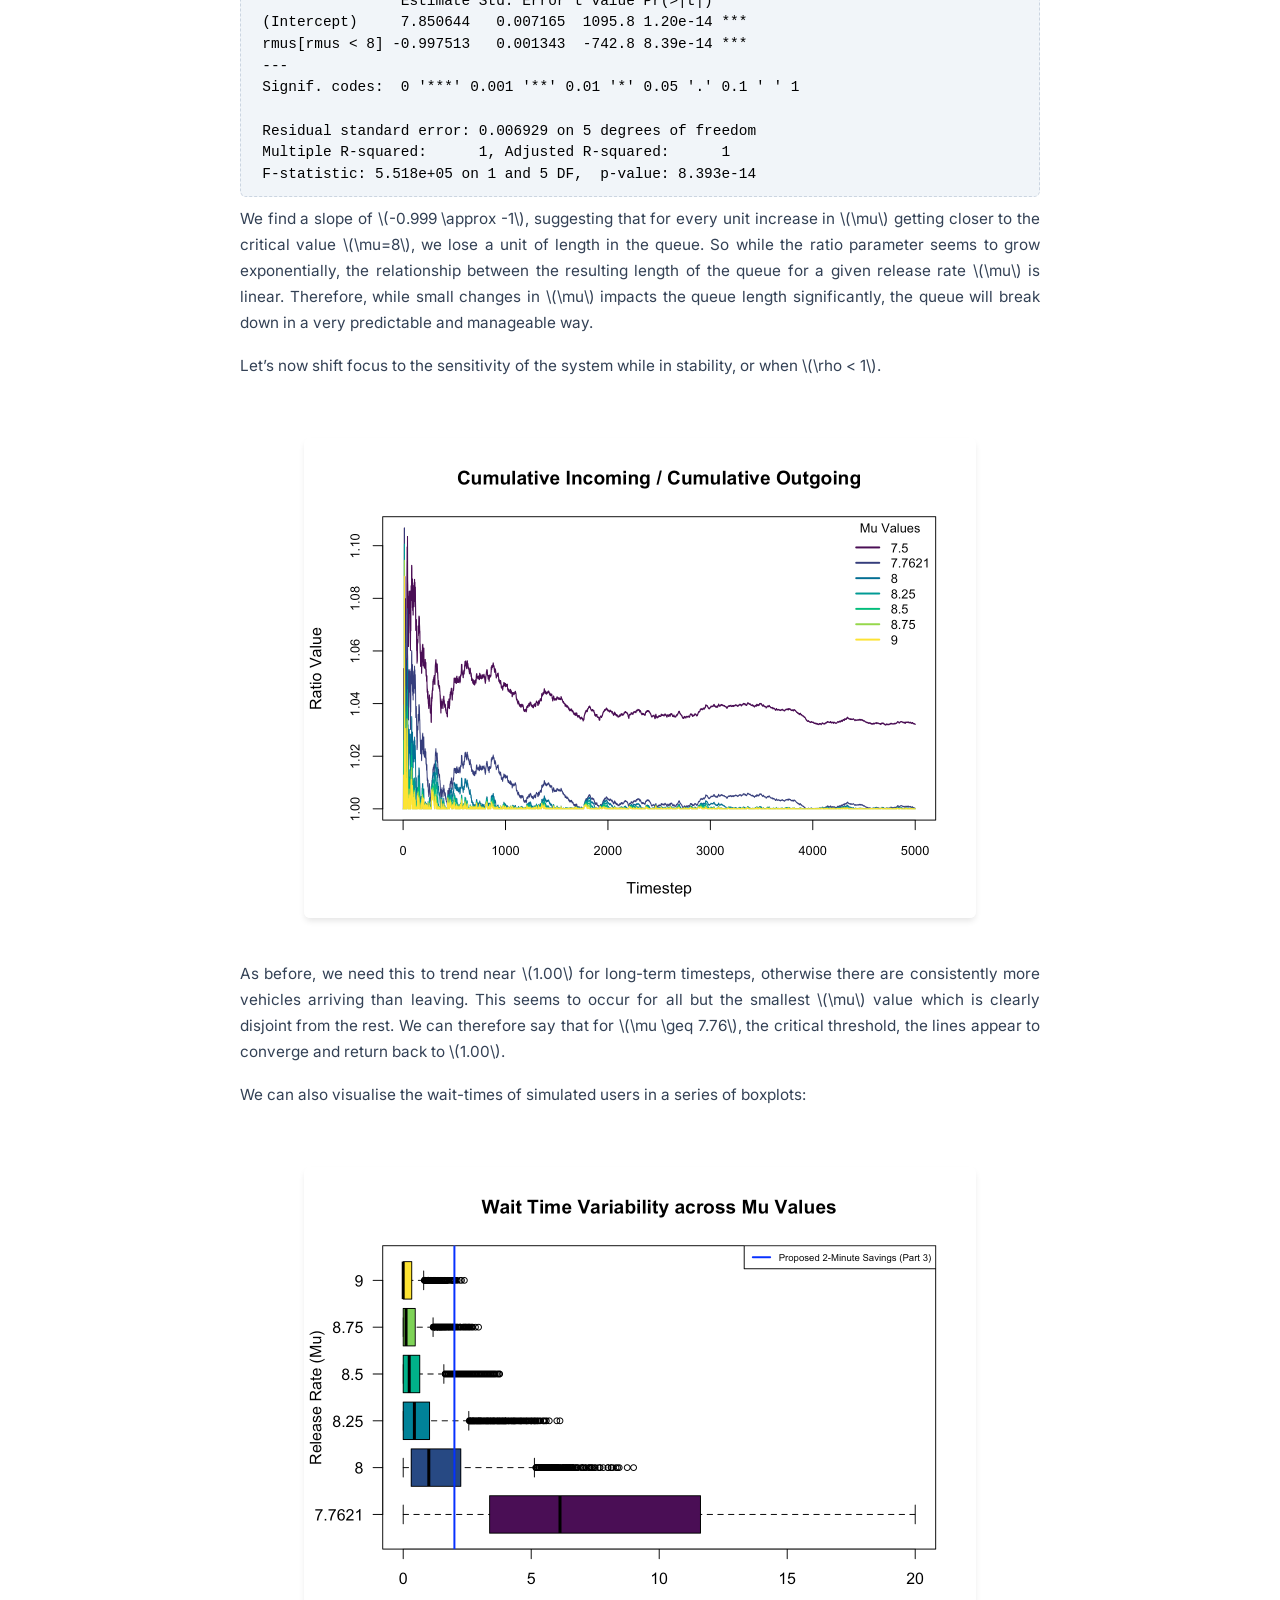
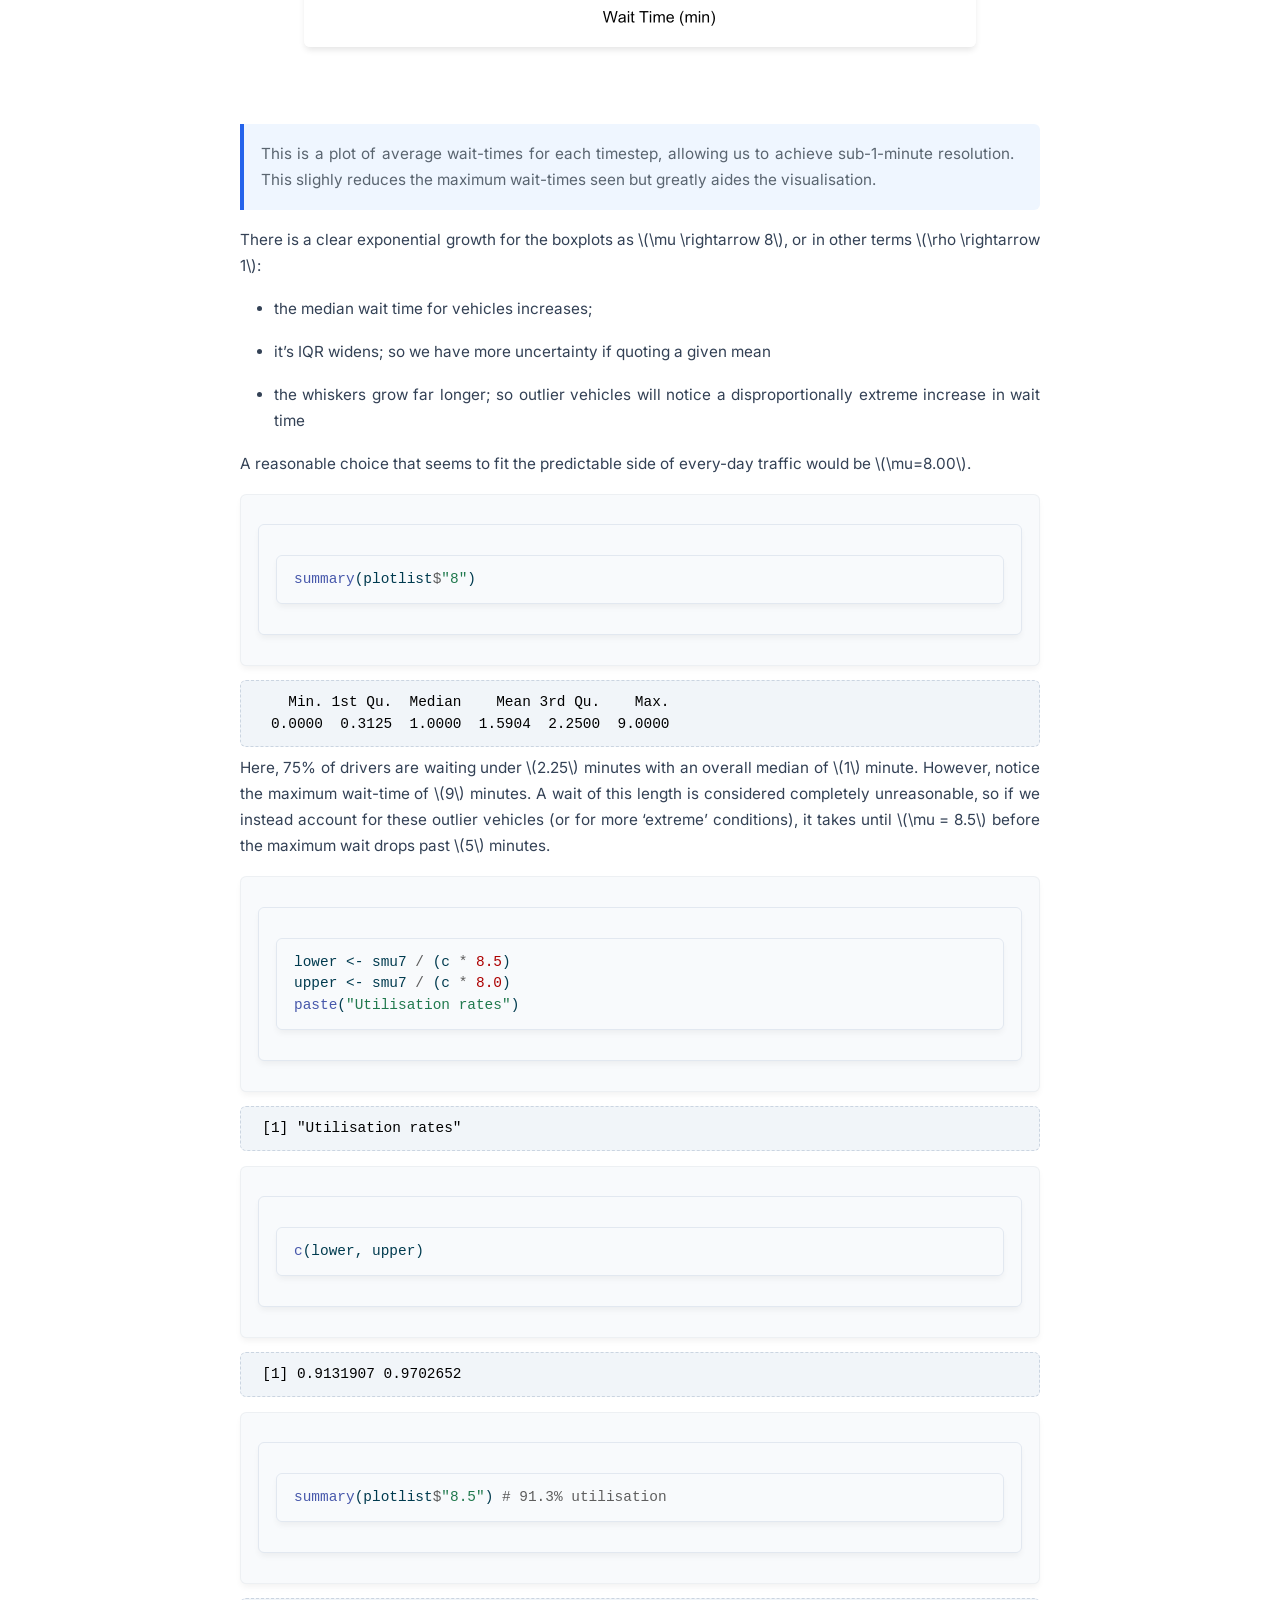
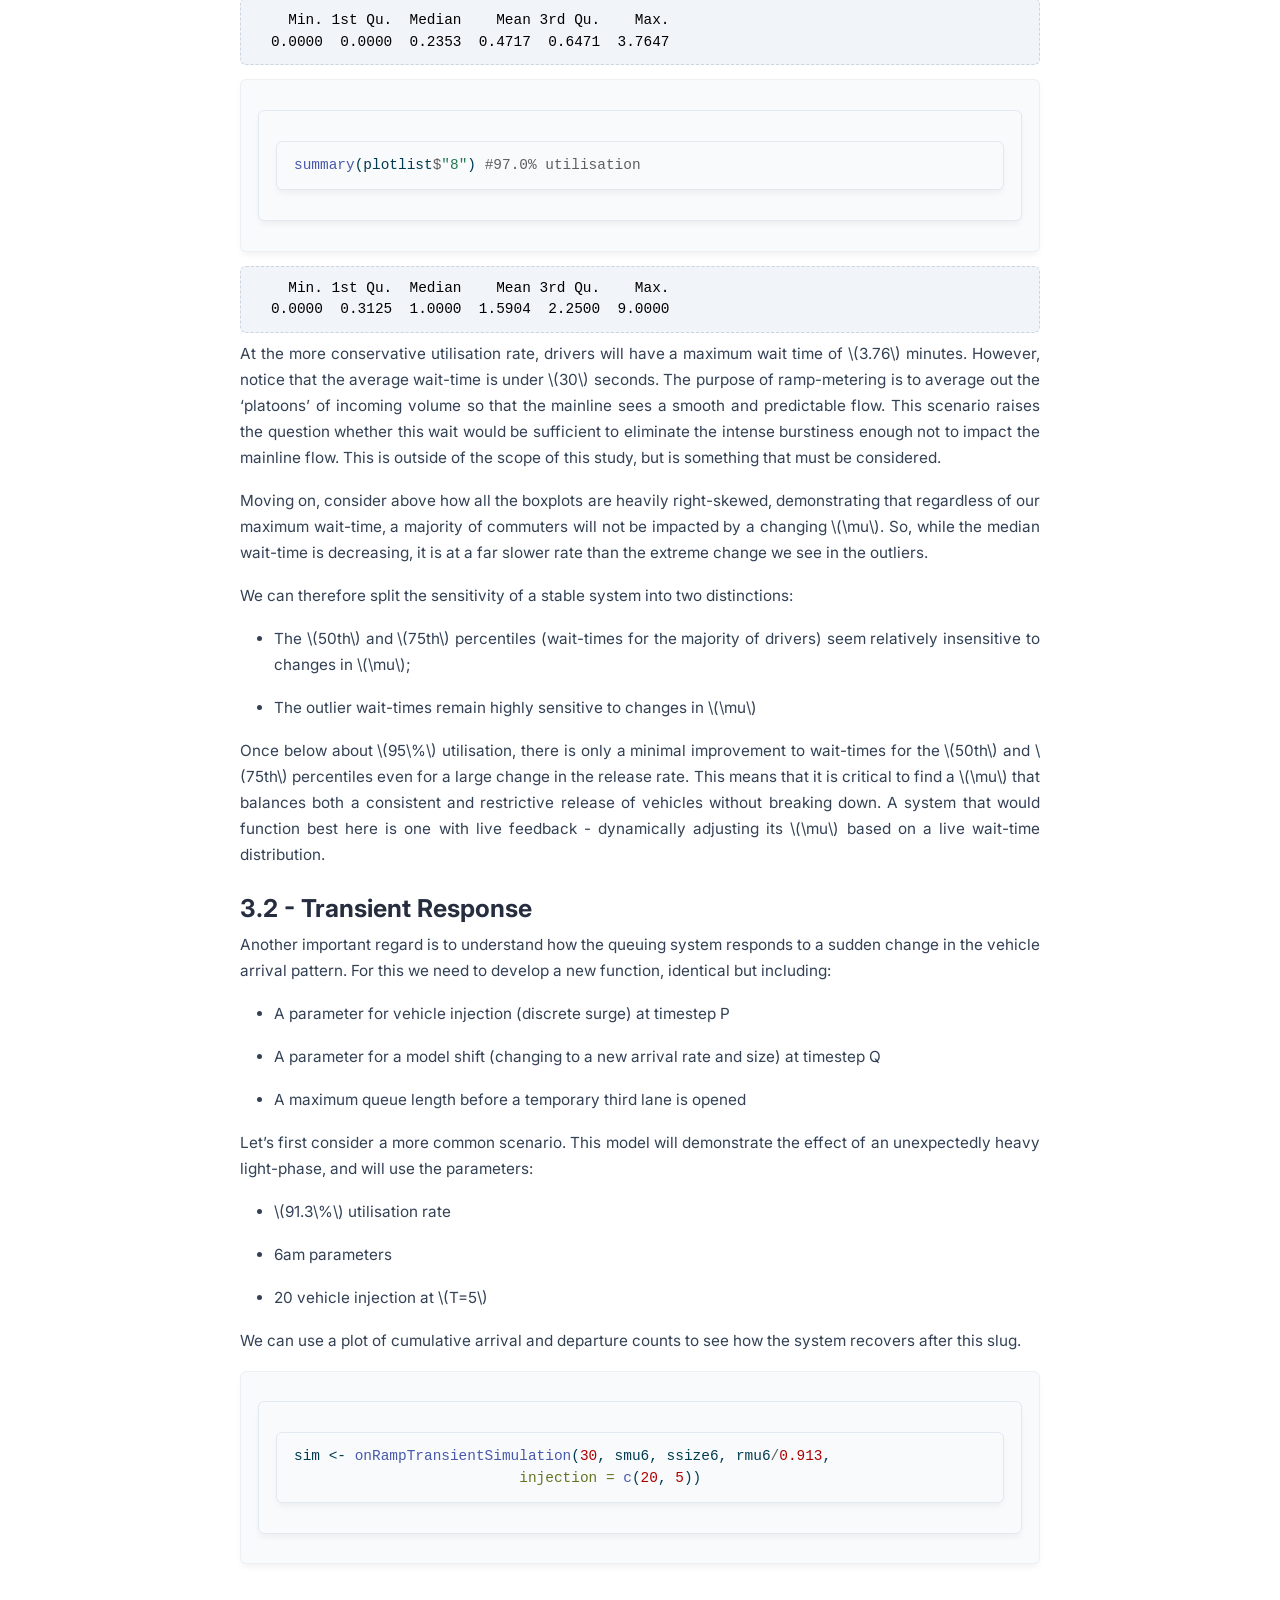
==== commit 3b7450f7: "Contributions Table and URL" ====
--- a/index.html
+++ b/index.html
@@ -114,16 +114,17 @@
     <h2 id="toc-title">Table of contents</h2>
    
   <ul>
-  <li><a href="#introduction-and-background" id="toc-introduction-and-background" class="nav-link active" data-scroll-target="#introduction-and-background">Introduction and Background</a></li>
-  <li><a href="#methodology" id="toc-methodology" class="nav-link" data-scroll-target="#methodology">Methodology</a></li>
-  <li><a href="#model-implementation-and-results" id="toc-model-implementation-and-results" class="nav-link" data-scroll-target="#model-implementation-and-results">Model Implementation and Results</a>
+  <li><a href="#introduction-and-background" id="toc-introduction-and-background" class="nav-link active" data-scroll-target="#introduction-and-background">1. Introduction and Background</a></li>
+  <li><a href="#methodology" id="toc-methodology" class="nav-link" data-scroll-target="#methodology">2. Methodology</a></li>
+  <li><a href="#model-implementation-and-results" id="toc-model-implementation-and-results" class="nav-link" data-scroll-target="#model-implementation-and-results">3. Model Implementation and Results</a>
   <ul class="collapse">
-  <li><a href="#part-1---sensitivity-analysis" id="toc-part-1---sensitivity-analysis" class="nav-link" data-scroll-target="#part-1---sensitivity-analysis">Part 1 - Sensitivity Analysis</a></li>
-  <li><a href="#part-2---transient-response" id="toc-part-2---transient-response" class="nav-link" data-scroll-target="#part-2---transient-response">Part 2 - Transient Response</a></li>
-  <li><a href="#part-3---overall-system-impact" id="toc-part-3---overall-system-impact" class="nav-link" data-scroll-target="#part-3---overall-system-impact">Part 3 - Overall System Impact</a></li>
+  <li><a href="#sensitivity-analysis" id="toc-sensitivity-analysis" class="nav-link" data-scroll-target="#sensitivity-analysis">3.1 - Sensitivity Analysis</a></li>
+  <li><a href="#transient-response" id="toc-transient-response" class="nav-link" data-scroll-target="#transient-response">3.2 - Transient Response</a></li>
+  <li><a href="#overall-system-impact" id="toc-overall-system-impact" class="nav-link" data-scroll-target="#overall-system-impact">3.3 - Overall System Impact</a></li>
   </ul></li>
-  <li><a href="#conclusion" id="toc-conclusion" class="nav-link" data-scroll-target="#conclusion">Conclusion</a></li>
-  <li><a href="#references" id="toc-references" class="nav-link" data-scroll-target="#references">References</a></li>
+  <li><a href="#conclusion" id="toc-conclusion" class="nav-link" data-scroll-target="#conclusion">4. Conclusion</a></li>
+  <li><a href="#references" id="toc-references" class="nav-link" data-scroll-target="#references">5. References</a></li>
+  <li><a href="#contributions" id="toc-contributions" class="nav-link" data-scroll-target="#contributions">6. Contributions</a></li>
   </ul>
 </nav>
 </div>
@@ -289,9 +290,12 @@
 </tr>
 </tbody>
 </table>
+<blockquote class="blockquote">
+<p>URL: <a href="https://dcnspectre.github.io/STAT2005-Assignment-2026S1/" class="uri">https://dcnspectre.github.io/STAT2005-Assignment-2026S1/</a></p>
+</blockquote>
 <section id="introduction-and-background" class="level2">
-<h2 class="anchored" data-anchor-id="introduction-and-background">Introduction and Background</h2>
-<p>Perth’s freeway network has undergone significant changes in recent years. One of the more controversial upgrades is the Smart Freeways project; a modification which aims to improve travel times of commuters from the city’s outer suburbs heading toward the center. This system has been implemented on both the Kwinana Freeway Northbound and the Mitchell Freeway Southbound, managing traffic flow primarily through digital speed-limit gantries and on-ramp metering. On the Mitchell South, travel times during the morning peak have been reduced by up to seven minutes for trips from Hester Avenue, Clarkson to Vincent Street, Leederville (Main Roads Western Australia, 2025). Road users further north enjoy these improved speeds as they spend a majority of their journey on the freeway mainline. However, commuters closer to the city are more affected by ramp-metering, since a smaller proportion of their trip occurs on the freeway itself. As a result, some drivers have reported their morning commute times more than doubling in length (Burmas, 2025).</p>
+<h2 class="anchored" data-anchor-id="introduction-and-background">1. Introduction and Background</h2>
+<p>Perth’s freeway network has undergone significant changes in recent years. One of the more controversial upgrades is the Smart Freeways project; a modification which aims to improve travel times of commuters from the city’s outer suburbs heading toward the center. This system has been implemented on both the Kwinana Freeway Northbound and the Mitchell Freeway Southbound, managing traffic flow primarily through digital speed-limit gantries and on-ramp metering. The system works in the same way other normal traffic lights, however the system determines how much traffic can enter the freeway and it does so by varying the red signal time on at the ramp gantry (Main Roads Western Australia, n.d.). On the Mitchell South, travel times during the morning peak have been reduced by up to seven minutes for trips from Hester Avenue, Clarkson to Vincent Street, Leederville (Main Roads Western Australia, 2025). Road users further north enjoy these improved speeds as they spend a majority of their journey on the freeway mainline. However, commuters closer to the city are more affected by ramp-metering, since a smaller proportion of their trip occurs on the freeway itself. As a result, some drivers have reported their morning commute times more than doubling in length (Burmas, 2025).</p>
 <div class="quarto-figure quarto-figure-center">
 <figure class="figure">
 <div class="quarto-figure quarto-figure-center">
@@ -317,7 +321,7 @@
 <p>A queuing system with <span class="math inline">\(c\)</span> lanes is stable (i.e.&nbsp;has a controllable load) if its utilisation rate <span class="math inline">\(\rho = \frac{\lambda}{c \times \mu}\)</span> is less than <span class="math inline">\(1\)</span>, where <span class="math inline">\(\lambda\)</span> and <span class="math inline">\(\mu\)</span> refer to the mean arrival and departure rates respectively (Righini, 2020). In terms of ramp-metering, this utilisation rate is typically maintained in a range below capacity as a means of risk aversion, or avoiding a total breakdown of the queue system (Levinson et al, 2021).</p>
 </section>
 <section id="methodology" class="level2">
-<h2 class="anchored" data-anchor-id="methodology">Methodology</h2>
+<h2 class="anchored" data-anchor-id="methodology">2. Methodology</h2>
 <p>Main Roads have a large online repository of traffic volume measurements from 2013 to the present day. Each entry is a 15-minute interval which can be accessed for any road segment using its unique MLinkID. We can filter for the on-ramp of interest using its ID 5725:</p>
 <div class="cell">
 <div class="code-copy-outer-scaffold"><div class="sourceCode cell-code" id="cb1"><pre class="sourceCode r code-with-copy"><code class="sourceCode r"><span id="cb1-1"><a href="#cb1-1" aria-hidden="true" tabindex="-1"></a><span class="fu">head</span>(ramp23[, <span class="fu">c</span>(<span class="sc">-</span><span class="dv">6</span>, <span class="sc">-</span><span class="dv">7</span>, <span class="sc">-</span><span class="dv">8</span>, <span class="sc">-</span><span class="dv">9</span>, <span class="sc">-</span><span class="dv">10</span>)])</span></code></pre></div><button title="Copy to Clipboard" class="code-copy-button"><i class="bi"></i></button></div>
@@ -375,8 +379,8 @@
 <div class="cell-output cell-output-stdout">
 <pre><code>                  Mean Variance
 Dataset       113.2273 161.8030
-NBinom Sim    113.2991 163.3912
-Poisson Sim   113.2509 113.2509</code></pre>
+NBinom Sim    113.0790 161.6403
+Poisson Sim   113.2633 113.2633</code></pre>
 </div>
 </div>
 <p>The Negative Binomial is a much better fit to the original dataset. However, a new concern arises: for the purpose of simulation, we wish to simulate vehicle-counts on a per-minute basis. This will help to increase the granularity of our queuing time results beyond the 15-minute intervals provided in the dataset. One possible solution ( <em>Method 1</em> ) is to simply divide the volume data by <span class="math inline">\(15\)</span> and fit a new model. If we consider this case, our mean will scale by a factor of <span class="math inline">\(\frac{1}{15}\)</span>, and the variance by a factor of <span class="math inline">\(\frac{1}{15^2}\)</span>:</p>
@@ -424,7 +428,7 @@
 <p>Therefore, as our model will not account for changes in mainline flow, we will use a simple deterministic release rate.</p>
 </section>
 <section id="model-implementation-and-results" class="level2">
-<h2 class="anchored" data-anchor-id="model-implementation-and-results">Model Implementation and Results</h2>
+<h2 class="anchored" data-anchor-id="model-implementation-and-results">3. Model Implementation and Results</h2>
 <p>To evaluate the impact of ramp-metering on queue lengths and wait-times, a custom queuing simulation was developed. Whilst standard models, such as an M/D/c, are capable of estimating steady-state averages, they cannot easily accommodate the overdispersed Negative Binomial arrival patterns or allow for sub-15 minute granularity. Hence, the most logical approach was to develop a discrete-event simulation that evaluates queues based on a per-minute basis.</p>
 <p>The most logical choice was to develop onRampSimulation, as a G/D/c queue using the following logic:</p>
 <ol type="1">
@@ -491,8 +495,8 @@
 <span id="cb9-52"><a href="#cb9-52" aria-hidden="true" tabindex="-1"></a>    )</span>
 <span id="cb9-53"><a href="#cb9-53" aria-hidden="true" tabindex="-1"></a>}</span></code></pre></div><button title="Copy to Clipboard" class="code-copy-button"><i class="bi"></i></button></div>
 </div>
-<section id="part-1---sensitivity-analysis" class="level3">
-<h3 class="anchored" data-anchor-id="part-1---sensitivity-analysis">Part 1 - Sensitivity Analysis</h3>
+<section id="sensitivity-analysis" class="level3">
+<h3 class="anchored" data-anchor-id="sensitivity-analysis">3.1 - Sensitivity Analysis</h3>
 <p>For each model we have developed, consider the critical point where the utilisation parameter <span class="math inline">\(\rho\)</span> is exactly one. Rearranging in terms of the release rate, we find <span class="math inline">\(\mu = \frac{\lambda}{1 \times c}\)</span> whichs allows us to determine the largest timing possible for each system to remain stable. As 2 lanes are present at the Reid Highway on-ramp, we set <span class="math inline">\(c=2\)</span> and form three G/D/2 queues with the following parameters:</p>
 <div class="caption">
 <p>Arrival and departure parameters for each model case</p>
@@ -634,8 +638,8 @@
 </ul>
 <p>Once below about <span class="math inline">\(95\%\)</span> utilisation, there is only a minimal improvement to wait-times for the <span class="math inline">\(50th\)</span> and <span class="math inline">\(75th\)</span> percentiles even for a large change in the release rate. This means that it is critical to find a <span class="math inline">\(\mu\)</span> that balances both a consistent and restrictive release of vehicles without breaking down. A system that would function best here is one with live feedback - dynamically adjusting its <span class="math inline">\(\mu\)</span> based on a live wait-time distribution.</p>
 </section>
-<section id="part-2---transient-response" class="level3">
-<h3 class="anchored" data-anchor-id="part-2---transient-response">Part 2 - Transient Response</h3>
+<section id="transient-response" class="level3">
+<h3 class="anchored" data-anchor-id="transient-response">3.2 - Transient Response</h3>
 <p>Another important regard is to understand how the queuing system responds to a sudden change in the vehicle arrival pattern. For this we need to develop a new function, identical but including:</p>
 <ul>
 <li><p>A parameter for vehicle injection (discrete surge) at timestep P</p></li>
@@ -714,8 +718,8 @@
 </div>
 <p>Like before, we can see that the wait-times of road users are still not greatly impacted. Even in a more extreme scenario, although it may take some time for the system to ‘catch-up’, road users do not actually experience this as a significant increase in their individual wait-times.</p>
 </section>
-<section id="part-3---overall-system-impact" class="level3">
-<h3 class="anchored" data-anchor-id="part-3---overall-system-impact">Part 3 - Overall System Impact</h3>
+<section id="overall-system-impact" class="level3">
+<h3 class="anchored" data-anchor-id="overall-system-impact">3.3 - Overall System Impact</h3>
 <p>Main Roads has a proposed 7-minute improvement in Southbound travel times following the implementation of Smart Freeways. This is calculated from Hester Avenue (Clarkson) to Vincent Street (Leederville), but there are no defined figures from Reid Highway specifically.</p>
 <p>We can estimate this through the proportion of lengths:</p>
 <ul>
@@ -810,19 +814,19 @@
 <pre><code>[1] 0.784</code></pre>
 </div>
 </div>
-<p>However, because we incorporate feedback, the new maximum wait-time is only <span class="math inline">\(3\)</span> minute (down from <span class="math inline">\(9\)</span>). In this situation, <span class="math inline">\(78.4\%\)</span> (a majority) of drivers will still see a net improvement in their travel time when heading towards the city. Due to the inherent variation of traffic flow, it is not reasonable for every driver to individually see a net improvement in their travel time from this on-ramp. For some, and most, road users it is – but not all.</p>
+<p>However, because we incorporate feedback, the new maximum wait-time is only <span class="math inline">\(3\)</span> minutes (down from <span class="math inline">\(9\)</span>). In this situation, <span class="math inline">\(78.4\%\)</span> (a majority) of drivers will still see a net improvement in their travel time when heading towards the city. Due to the inherent variation of traffic flow, it is not reasonable for every driver to individually see a net improvement in their travel time from this on-ramp. For some, and most, road users it is – but not all.</p>
 </section>
 </section>
 <section id="conclusion" class="level2">
-<h2 class="anchored" data-anchor-id="conclusion">Conclusion</h2>
+<h2 class="anchored" data-anchor-id="conclusion">4. Conclusion</h2>
 <p>Overall, a great majority of road users will see a benefit from Smart Freeways. We have seen that the third quantile of wait-times is generally insensitive to changes in release rates as long as stability is maintained. It typically remains under 2 minutes, meaning that <span class="math inline">\(75\%\)</span> of drivers will either not be affected at all, or will remain to see a net improvement in their travel times. Rather, what does seem to grow exponentially are the outlier wait-times. Therefore, this study does not invalidate drivers who have experienced unreasonable journeys on the Smart Freeways system. We have seen that this is certainly possible, with wait-times pushing above 9-minutes in our earlier every-day models. However, when feedback is incorporated, it is possible to both sufficiently restrict traffic while keeping maximum wait-times acceptable even in the event of a surge. An appropriate utilisation range appears to be in the range <span class="math inline">\((91.3\%, 97.1\%)\)</span>, with values on the higher end achievable by incorporating feedback and a temporary third-lane. Of course, these findings are only valuable for the Mitchell Southbound on-ramp via Reid Highway.</p>
 <p>The largest limitation of the study is that it did not deeply consider the influence of released vehicles on the freeway itself. After all, the very purpose of ramp-metering is to smooth out ‘platoons’ of vehicles entering the mainline. Therefore, its possible that in a pursuit of smaller wait-times, we adjusted the release rate in a way that diminishes this important purpose. This limitation is in conjunction with the resolution of the study. While efforts were made to increase granularity from 15-minutes to one, it would be useful to zoom in even further. Perhaps we could measure the system’s response to the arrival of vehicles over a single light phase – allowing us to judge how it averages out a single ‘platoon’. However, this would require more detailed measurements of the light phases and cycles of the preceding intersection. One way we could improve on both limitations here would be to implement an agent-based simulation (where vehicles are represented at the individual level). That way, their impact on the mainline could be directly measured, and wait-times represented at the level of seconds.</p>
-<p>While outlined before, its still important to resurface how the simulation also only measures a single point in time, extrapolated as many timesteps as needed. In the future, it could be expanded to consider the entire course of the morning rush, with the release rate dynamically adjusting based on arrival patterns.</p>
+<p>While outlined before, its still important to resurface how the simulation also only measures a single point in time, extrapolated as many time steps as needed. In the future, it could be expanded to consider the entire course of the morning rush, with the release rate dynamically adjusting based on arrival patterns.</p>
 <p>Nonetheless, the study remains strong at highlighting the overall, large-scale impact of ramp-metering on road users. Given an appropriate utilisation rate, even significant step-changes do not greatly impact the wait-time distribution of vehicles. Therefore, for the majority of road users, Smart Freeways is a system which shows great potential given that it is appropriately optimised and incorporates network feedback.</p>
 <!--#  -->
 </section>
 <section id="references" class="level2">
-<h2 class="anchored" data-anchor-id="references">References</h2>
+<h2 class="anchored" data-anchor-id="references">5. References</h2>
 <p>Burmas, G. (2025, February 3). <em>Perth drivers still not convinced by benefits of $200 million smart freeway</em>. Abc.net.au; ABC News. <a href="https://www.abc.net.au/news/2025-02-04/perth-smart-freeway-mitchell-kwinana-freeway/104872328" class="uri">https://www.abc.net.au/news/2025-02-04/perth-smart-freeway-mitchell-kwinana-freeway/104872328</a></p>
 <p>Google Maps. (2022). <em>Reid Hwy / Mitchell Fwy Interchange - Google Maps</em> . Google.com. <a href="https://earth.google.com/web/@-31.85633299">https://earth.google.com/web/@-31.85633299</a></p>
 <p>Levinson et al., D. (2021, February 28). <em>6.4: Meterin and analogs</em>. Engineering LibreTexts; LibreTexts. <a href="https://eng.libretexts.org/Bookshelves/Civil_Engineering/Fundamentals_of_Transportation/06%3A_Traffice_Control/6.04%3A_Metering_and_Analogs?utm_source=chatgpt.com" class="uri">https://eng.libretexts.org/Bookshelves/Civil_Engineering/Fundamentals_of_Transportation/06%3A_Traffice</a></p>
@@ -835,6 +839,12 @@
 <p>The Government of Western Australia. (2018). <em>Traffic Control -Avoiding End of Queue Collisions on High Speed Roads</em>. <a href="https://www.mainroads.wa.gov.au/494be1/globalassets/technical-commercial/working-on-roads/traffic-management/factsheet-avoiding-end-of-queue-collisions.pdf" class="uri">https://www.mainroads.wa.gov.au/494be1/globalassets/technical-commercial/working-on-roads/traffic-management/factsheet-avoiding-end-of-queue-collisions.pdf</a></p>
 <p>US Department of Transportation. (2000). <em>Ramp Metering: A Proven, Cost-Effective Operational Strategy - APrimer: 1. Overview of Ramp Metering</em>. Dot.gov; FHWA. <a href="https://ops.fhwa.dot.gov/publications/fhwahop14020/sec1.htm" class="uri">https://ops.fhwa.dot.gov/publications/fhwahop14020/sec1.htm</a></p>
 <p>Righini, G. (2020). Introduction Probability distributions Birth-and-death process Results for some queuing systems Queuing systems design Queuing theory. In <em>University of Milan</em>. University of Milan. <a href="https://homes.di.unimi.it/righini/Didattica/Logistica/MaterialeLog/S4%20-%20Queuing%20theory.pdf" class="uri">https://homes.di.unimi.it/righini/Didattica/Logistica/MaterialeLog/S4%20-%20Queuing%20theory.pdf</a></p>
+</section>
+<section id="contributions" class="level2">
+<h2 class="anchored" data-anchor-id="contributions">6. Contributions</h2>
+<p><strong>C. Fazzari</strong>: Conceptualistion, Methodology, Investigation, Visualisation, Validation, Writing - Original Draft, Writing - Review &amp; Editing, Formal Analysis</p>
+<p><strong>A. Atif</strong>: Conceptulisation, Investigation, Project Administration, Writing - Original Draft, Writing - Review &amp; Editing, Supervision</p>
+<p><strong>M. Jeelaga</strong>: Writing - Review &amp; Editing, Resources</p>
 <script>
   document.addEventListener("DOMContentLoaded", function() {
     let ticking = false;
